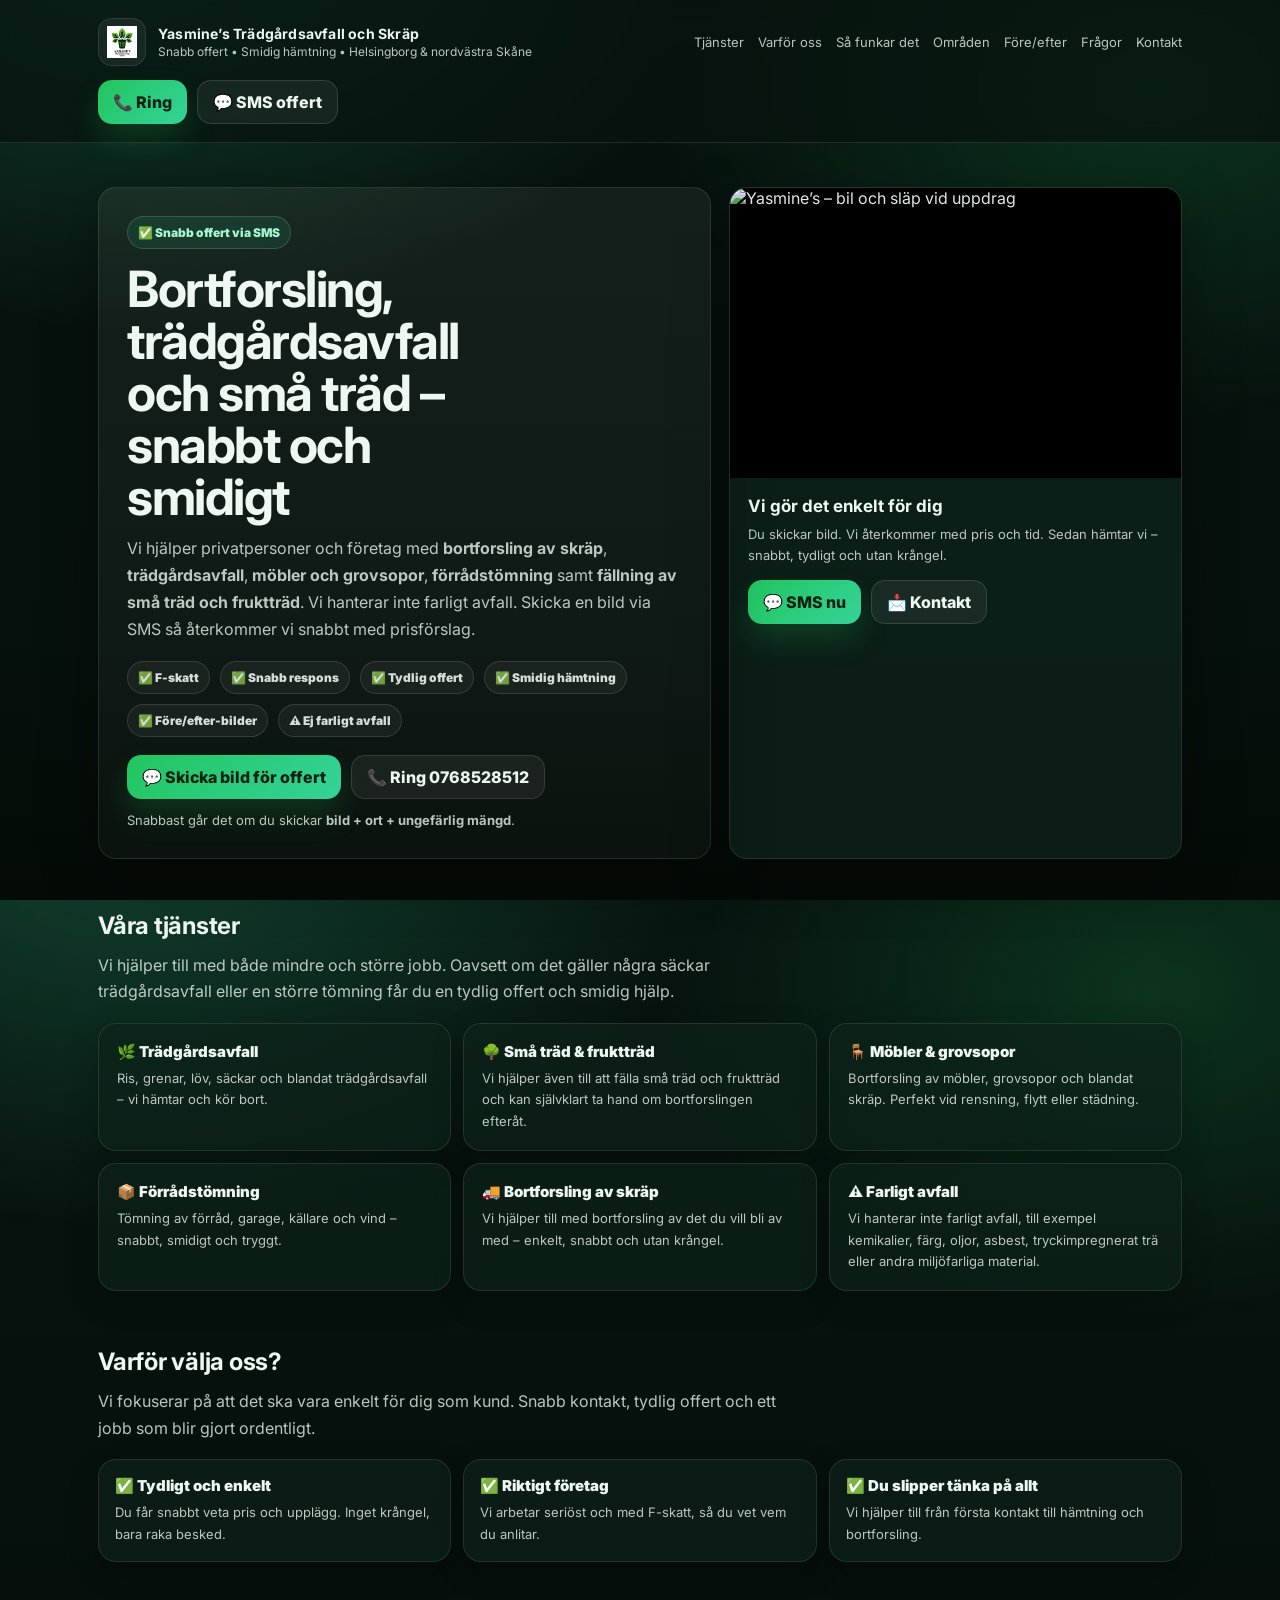
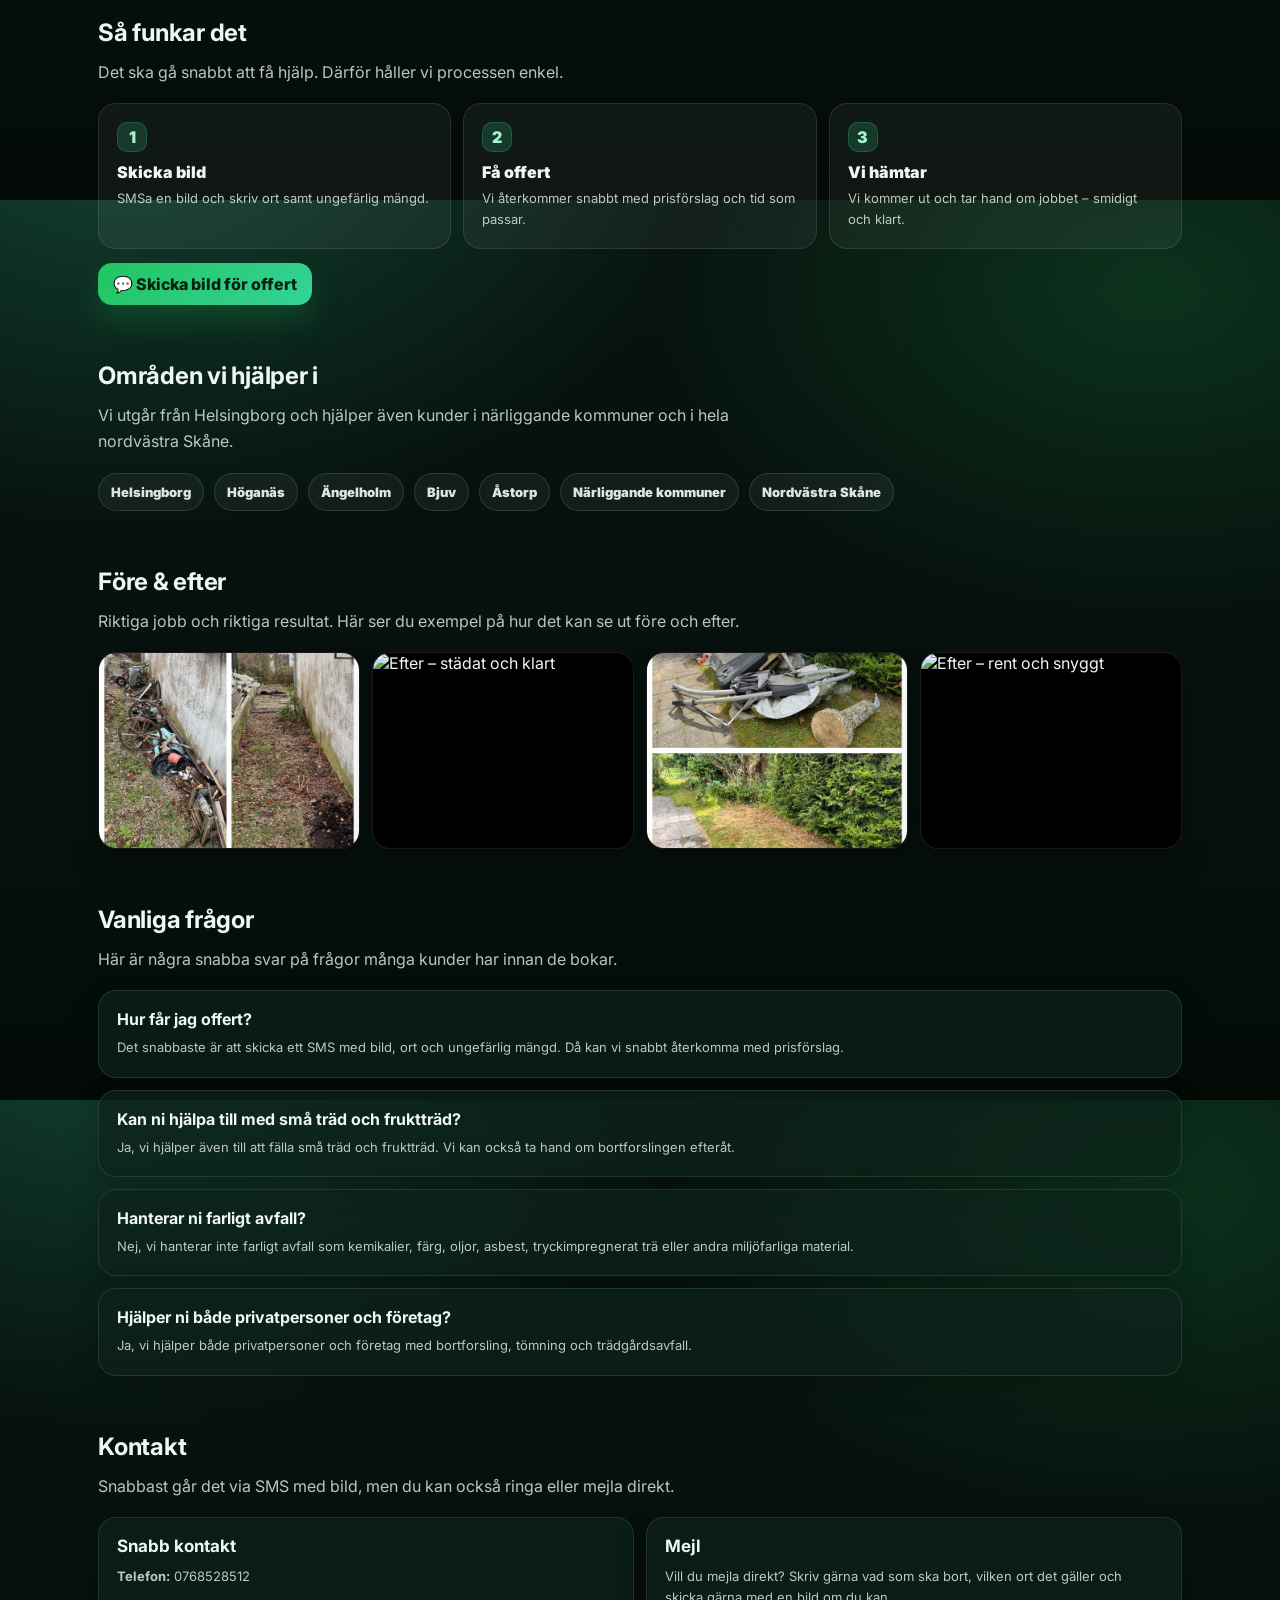
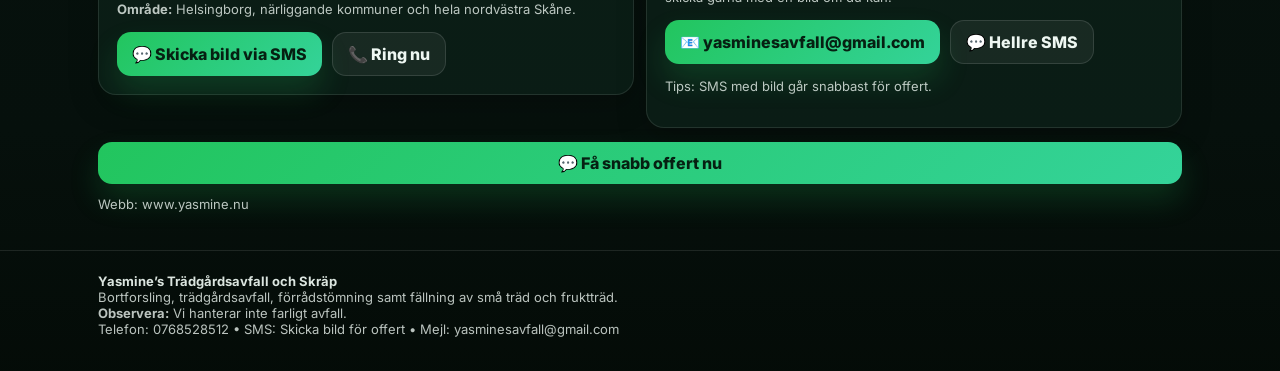
==== index.html @ 2a3b2a7f "Update print statement from 'Hello' to 'Goodbye'" ====
<!doctype html>
<html lang="sv">
<head>
<meta charset="utf-8" />
<meta name="viewport" content="width=device-width, initial-scale=1" />
<title>Yasmine’s Trädgårdsavfall och Skräp | Bortforsling i Helsingborg & nordvästra Skåne</title>
<meta name="description" content="Bortforsling av trädgårdsavfall, skräp, möbler, grovsopor, förrådstömning samt fällning av små träd och fruktträd. Vi hanterar inte farligt avfall. Snabb offert via SMS. Vi utgår från Helsingborg och hjälper kunder i hela nordvästra Skåne." />
<meta property="og:title" content="Yasmine’s Trädgårdsavfall och Skräp" />
<meta property="og:description" content="Bortforsling • Trädgårdsavfall • Förrådstömning • Små träd & fruktträd • Vi hanterar inte farligt avfall" />
<meta property="og:type" content="website" />
<meta property="og:image" content="hero.jpg" />
<link rel="preconnect" href="https://fonts.googleapis.com">
<link rel="preconnect" href="https://fonts.gstatic.com" crossorigin>
<link href="https://fonts.googleapis.com/css2?family=Inter:wght@400;600;700;800&display=swap" rel="stylesheet">
<style>
:root{
--bg:#07130f;
--surface:#0b1b14;
--card:#0e231b;
--text:#eef7f2;
--muted:rgba(238,247,242,.78);
--line:rgba(255,255,255,.10);
--green:#22c55e;
--green2:#34d399;
--accent:#a7f3d0;
--shadow:0 18px 55px rgba(0,0,0,.35);
--radius:18px;
--max:1120px;
}
*{box-sizing:border-box}
html{scroll-behavior:smooth}
html,body{height:100%}
body{
margin:0;
font-family:Inter, system-ui, -apple-system, Segoe UI, Roboto, Arial, sans-serif;
background:
radial-gradient(1000px 700px at 10% -10%, rgba(52,211,153,.25), transparent 60%),
radial-gradient(900px 600px at 90% 10%, rgba(34,197,94,.18), transparent 55%),
linear-gradient(180deg, var(--bg), #06100c 70%, #040b07);
color:var(--text);
}
a{color:inherit; text-decoration:none}
.wrap{max-width:var(--max); margin:0 auto; padding:0 18px;}
.top{
padding:18px 0;
border-bottom:1px solid var(--line);
position:sticky;
top:0;
backdrop-filter: blur(10px);
background: rgba(7,19,15,.72);
z-index:100;
}
.nav{
display:flex;
align-items:center;
justify-content:space-between;
gap:14px;
flex-wrap:wrap;
}
.brand{
display:flex;
align-items:center;
gap:12px;
min-width:0;
}
.logo{
width:48px;
height:48px;
border-radius:14px;
background:rgba(255,255,255,.06);
border:1px solid rgba(255,255,255,.10);
overflow:hidden;
display:flex;
align-items:center;
justify-content:center;
flex:0 0 auto;
}
.logo img{
width:100%;
height:100%;
object-fit:contain;
padding:7px;
}
.brand .text{
line-height:1.1;
min-width:0;
}
.brand strong{
display:block;
font-size:14px;
letter-spacing:.2px;
}
.brand span{
display:block;
font-size:12px;
color:var(--muted);
margin-top:3px;
}
.navlinks{
display:flex;
gap:14px;
flex-wrap:wrap;
align-items:center;
}
.navlinks a{
font-size:13px;
color:var(--muted);
}
.navlinks a:hover{color:var(--text)}
.cta{
display:flex;
gap:10px;
flex-wrap:wrap;
}
.btn{
display:inline-flex;
align-items:center;
justify-content:center;
gap:8px;
padding:11px 15px;
border-radius:14px;
font-weight:800;
border:1px solid rgba(255,255,255,.12);
background:rgba(255,255,255,.06);
color:var(--text);
transition:transform .08s ease, opacity .2s ease;
white-space:nowrap;
}
.btn.primary{
background:linear-gradient(135deg, var(--green), var(--green2));
border:0;
color:#062012;
box-shadow:0 16px 30px rgba(34,197,94,.18);
}
.btn:hover{transform:translateY(-1px)}
.btn:active{transform:translateY(0)}
.btn.full{width:100%}
.hero{
padding:44px 0 24px;
}
.hero-grid{
display:grid;
grid-template-columns:1.15fr 0.85fr;
gap:18px;
align-items:stretch;
}
.hero-card{
background:linear-gradient(180deg, rgba(255,255,255,.06), rgba(255,255,255,.03));
border:1px solid rgba(255,255,255,.10);
border-radius:var(--radius);
box-shadow:var(--shadow);
padding:28px;
overflow:hidden;
position:relative;
}
.eyebrow{
display:inline-flex;
align-items:center;
gap:8px;
font-size:12px;
font-weight:900;
color:var(--accent);
padding:8px 10px;
border-radius:999px;
border:1px solid rgba(167,243,208,.18);
background:rgba(52,211,153,.10);
margin-bottom:14px;
}
.hero h1{
margin:0 0 12px;
font-size:clamp(30px, 4.4vw, 50px);
line-height:1.04;
letter-spacing:-.03em;
max-width:12ch;
}
.hero p{
margin:0 0 18px;
color:var(--muted);
font-size:16px;
line-height:1.68;
max-width:60ch;
}
.badges{
display:flex;
gap:10px;
flex-wrap:wrap;
margin:16px 0 18px;
}
.badge{
font-size:12px;
font-weight:900;
padding:8px 10px;
border-radius:999px;
border:1px solid rgba(255,255,255,.12);
background:rgba(255,255,255,.05);
color:rgba(238,247,242,.88);
}
.hero-actions{
display:flex;
gap:10px;
flex-wrap:wrap;
margin-top:6px;
}
.hero-note{
margin-top:12px;
color:var(--muted);
font-size:13px;
line-height:1.5;
}
.side-card{
background:rgba(14,35,27,.75);
border:1px solid rgba(255,255,255,.10);
border-radius:var(--radius);
overflow:hidden;
box-shadow:var(--shadow);
display:flex;
flex-direction:column;
}
.hero-img{
position:relative;
min-height:290px;
background:#000;
}
.hero-img img{
width:100%;
height:100%;
object-fit:cover;
display:block;
filter:contrast(1.02) saturate(1.03);
opacity:.93;
}
.mini{
padding:18px;
}
.mini h3{
margin:0 0 8px;
font-size:17px;
}
.mini p{
margin:0;
color:var(--muted);
font-size:13px;
line-height:1.6;
}
.mini .mini-row{
display:flex;
gap:10px;
flex-wrap:wrap;
margin-top:14px;
}
.section{
padding:28px 0;
}
.section h2{
margin:0 0 12px;
font-size:24px;
letter-spacing:-.01em;
}
.section .lead{
margin:0 0 18px;
color:var(--muted);
line-height:1.65;
max-width:70ch;
}
.grid{
display:grid;
grid-template-columns:repeat(3, minmax(0,1fr));
gap:12px;
}
.card{
background:rgba(14,35,27,.70);
border:1px solid rgba(255,255,255,.10);
border-radius:var(--radius);
padding:18px;
box-shadow:0 10px 30px rgba(0,0,0,.22);
text-align:left;
}
.card .t{
font-weight:900;
margin-bottom:7px;
font-size:15px;
}
.card .d{
color:var(--muted);
font-size:13px;
line-height:1.65;
}
.trust{
display:grid;
grid-template-columns:repeat(3, minmax(0,1fr));
gap:12px;
}
.trust .card{
padding:16px;
}
.how{
display:grid;
grid-template-columns:repeat(3, minmax(0,1fr));
gap:12px;
}
.step{
background:rgba(255,255,255,.05);
border:1px solid rgba(255,255,255,.10);
border-radius:var(--radius);
padding:18px;
text-align:left;
}
.num{
display:inline-flex;
align-items:center;
justify-content:center;
width:30px;
height:30px;
border-radius:10px;
background:rgba(52,211,153,.18);
border:1px solid rgba(52,211,153,.22);
font-weight:900;
color:var(--accent);
margin-bottom:10px;
}
.step-title{
font-weight:900;
margin-bottom:6px;
}
.step .d{
color:var(--muted);
font-size:13px;
line-height:1.6;
}
.areas{
display:flex;
flex-wrap:wrap;
gap:10px;
}
.chip{
font-size:13px;
font-weight:900;
padding:10px 12px;
border-radius:999px;
border:1px solid rgba(255,255,255,.12);
background:rgba(255,255,255,.05);
color:rgba(238,247,242,.92);
}
.gallery{
display:grid;
grid-template-columns:repeat(4, minmax(0,1fr));
gap:12px;
}
.gallery img{
width:100%;
aspect-ratio:4/3;
object-fit:cover;
border-radius:var(--radius);
border:1px solid rgba(255,255,255,.10);
box-shadow:0 14px 30px rgba(0,0,0,.25);
background:#000;
}
.contact{
display:grid;
grid-template-columns:1fr 1fr;
gap:12px;
align-items:start;
}
.panel{
background:rgba(14,35,27,.70);
border:1px solid rgba(255,255,255,.10);
border-radius:var(--radius);
padding:18px;
box-shadow:0 10px 30px rgba(0,0,0,.22);
text-align:left;
}
.panel h3{
margin:0 0 10px;
font-size:17px;
}
.panel p{
margin:0 0 12px;
color:var(--muted);
font-size:13px;
line-height:1.6;
}
.faq{
display:grid;
gap:12px;
}
.faq-item{
background:rgba(14,35,27,.70);
border:1px solid rgba(255,255,255,.10);
border-radius:var(--radius);
padding:18px;
box-shadow:0 10px 30px rgba(0,0,0,.18);
}
.faq-item h3{
margin:0 0 8px;
font-size:16px;
}
.faq-item p{
margin:0;
color:var(--muted);
font-size:13px;
line-height:1.65;
}
.footer{
padding:22px 0 34px;
border-top:1px solid var(--line);
color:var(--muted);
font-size:13px;
margin-top:10px;
}
@media (max-width:980px){
.hero-grid{grid-template-columns:1fr}
.grid{grid-template-columns:repeat(2, minmax(0,1fr))}
.trust{grid-template-columns:1fr}
.how{grid-template-columns:1fr}
.gallery{grid-template-columns:repeat(2, minmax(0,1fr))}
.contact{grid-template-columns:1fr}
.navlinks{display:none}
.hero h1{max-width:100%}
}
@media (max-width:640px){
.grid{grid-template-columns:1fr}
.gallery{grid-template-columns:1fr}
.hero-card,.panel,.card,.step,.faq-item{padding:16px}
.btn{width:100%}
.hero-actions{flex-direction:column}
.mini .mini-row{flex-direction:column}
}
</style>

<script type="application/ld+json">
{
"@context":"https://schema.org",
"@type":"LocalBusiness",
"name":"Yasmine’s Trädgårdsavfall och Skräp",
"url":"https://www.yasmine.nu",
"telephone":"+46768528512",
"email":"yasminesavfall@gmail.com",
"areaServed":[
"Helsingborg",
"Nordvästra Skåne",
"Närliggande kommuner"
],
"serviceType":[
"Bortforsling",
"Trädgårdsavfall",
"Förrådstömning",
"Möbler och grovsopor",
"Fällning av små träd",
"Fällning av fruktträd"
],
"image":[
"hero.jpg",
"before1.jpg",
"after1.jpg",
"before2.jpg",
"after2.jpg"
]
}
</script>

<script type="application/ld+json">
{
"@context":"https://schema.org",
"@type":"FAQPage",
"mainEntity":[
{
"@type":"Question",
"name":"Hur får jag offert?",
"acceptedAnswer":{
"@type":"Answer",
"text":"Det snabbaste är att skicka ett SMS med bild, ort och ungefärlig mängd. Då kan vi snabbt återkomma med pris och tid."
}
},
{
"@type":"Question",
"name":"Hjälper ni även med små träd och fruktträd?",
"acceptedAnswer":{
"@type":"Answer",
"text":"Ja, vi hjälper även till att fälla små träd och fruktträd. Vi kan också ta hand om bortforslingen efteråt."
}
},
{
"@type":"Question",
"name":"Hanterar ni farligt avfall?",
"acceptedAnswer":{
"@type":"Answer",
"text":"Nej, vi hanterar inte farligt avfall som kemikalier, färg, oljor, asbest, tryckimpregnerat trä eller andra miljöfarliga material."
}
},
{
"@type":"Question",
"name":"Vilka områden hjälper ni i?",
"acceptedAnswer":{
"@type":"Answer",
"text":"Vi utgår från Helsingborg och hjälper kunder i närliggande kommuner och hela nordvästra Skåne."
}
}
]
}
</script>
</head>

<body>

<div class="top">
<div class="wrap">
<div class="nav">
<div class="brand">
<div class="logo">
<img src="logo.png" alt="Yasmine’s Trädgårdsavfall och Skräp">
</div>
<div class="text">
<strong>Yasmine’s Trädgårdsavfall och Skräp</strong>
<span>Snabb offert • Smidig hämtning • Helsingborg & nordvästra Skåne</span>
</div>
</div>

<div class="navlinks">
<a href="#tjanster">Tjänster</a>
<a href="#varfor-oss">Varför oss</a>
<a href="#sa-funkar-det">Så funkar det</a>
<a href="#omraden">Områden</a>
<a href="#fore-efter">Före/efter</a>
<a href="#faq">Frågor</a>
<a href="#kontakt">Kontakt</a>
</div>

<div class="cta">
<a class="btn primary" href="tel:0768528512">📞 Ring</a>
<a class="btn" href="sms:0768528512">💬 SMS offert</a>
</div>
</div>
</div>
</div>

<div class="hero">
<div class="wrap">
<div class="hero-grid">

<div class="hero-card">
<div class="eyebrow">✅ Snabb offert via SMS</div>
<h1>Bortforsling, trädgårdsavfall och små träd – snabbt och smidigt</h1>
<p>
Vi hjälper privatpersoner och företag med <strong>bortforsling av skräp</strong>,
<strong>trädgårdsavfall</strong>, <strong>möbler och grovsopor</strong>,
<strong>förrådstömning</strong> samt <strong>fällning av små träd och fruktträd</strong>.
Vi hanterar inte farligt avfall. Skicka en bild via SMS så återkommer vi snabbt med prisförslag.
</p>

<div class="badges">
<div class="badge">✅ F-skatt</div>
<div class="badge">✅ Snabb respons</div>
<div class="badge">✅ Tydlig offert</div>
<div class="badge">✅ Smidig hämtning</div>
<div class="badge">✅ Före/efter-bilder</div>
<div class="badge">⚠️ Ej farligt avfall</div>
</div>

<div class="hero-actions">
<a class="btn primary" href="sms:0768528512">💬 Skicka bild för offert</a>
<a class="btn" href="tel:0768528512">📞 Ring 0768528512</a>
</div>

<div class="hero-note">
Snabbast går det om du skickar <strong>bild + ort + ungefärlig mängd</strong>.
</div>
</div>

<div class="side-card">
<div class="hero-img">
<img src="hero.jpg" alt="Yasmine’s – bil och släp vid uppdrag">
</div>
<div class="mini">
<h3>Vi gör det enkelt för dig</h3>
<p>
Du skickar bild. Vi återkommer med pris och tid.
Sedan hämtar vi – snabbt, tydligt och utan krångel.
</p>
<div class="mini-row">
<a class="btn primary" href="sms:0768528512">💬 SMS nu</a>
<a class="btn" href="#kontakt">📩 Kontakt</a>
</div>
</div>
</div>

</div>
</div>
</div>

<div class="section" id="tjanster">
<div class="wrap">
<h2>Våra tjänster</h2>
<p class="lead">
Vi hjälper till med både mindre och större jobb. Oavsett om det gäller några säckar trädgårdsavfall eller en större tömning får du en tydlig offert och smidig hjälp.
</p>

<div class="grid">
<div class="card">
<div class="t">🌿 Trädgårdsavfall</div>
<div class="d">Ris, grenar, löv, säckar och blandat trädgårdsavfall – vi hämtar och kör bort.</div>
</div>

<div class="card">
<div class="t">🌳 Små träd & fruktträd</div>
<div class="d">Vi hjälper även till att fälla små träd och fruktträd och kan självklart ta hand om bortforslingen efteråt.</div>
</div>

<div class="card">
<div class="t">🪑 Möbler & grovsopor</div>
<div class="d">Bortforsling av möbler, grovsopor och blandat skräp. Perfekt vid rensning, flytt eller städning.</div>
</div>

<div class="card">
<div class="t">📦 Förrådstömning</div>
<div class="d">Tömning av förråd, garage, källare och vind – snabbt, smidigt och tryggt.</div>
</div>

<div class="card">
<div class="t">🚚 Bortforsling av skräp</div>
<div class="d">Vi hjälper till med bortforsling av det du vill bli av med – enkelt, snabbt och utan krångel.</div>
</div>

<div class="card">
<div class="t">⚠️ Farligt avfall</div>
<div class="d">Vi hanterar inte farligt avfall, till exempel kemikalier, färg, oljor, asbest, tryckimpregnerat trä eller andra miljöfarliga material.</div>
</div>
</div>
</div>
</div>

<div class="section" id="varfor-oss">
<div class="wrap">
<h2>Varför välja oss?</h2>
<p class="lead">
Vi fokuserar på att det ska vara enkelt för dig som kund. Snabb kontakt, tydlig offert och ett jobb som blir gjort ordentligt.
</p>

<div class="trust">
<div class="card">
<div class="t">✅ Tydligt och enkelt</div>
<div class="d">Du får snabbt veta pris och upplägg. Inget krångel, bara raka besked.</div>
</div>

<div class="card">
<div class="t">✅ Riktigt företag</div>
<div class="d">Vi arbetar seriöst och med F-skatt, så du vet vem du anlitar.</div>
</div>

<div class="card">
<div class="t">✅ Du slipper tänka på allt</div>
<div class="d">Vi hjälper till från första kontakt till hämtning och bortforsling.</div>
</div>
</div>
</div>
</div>

<div class="section" id="sa-funkar-det">
<div class="wrap">
<h2>Så funkar det</h2>
<p class="lead">Det ska gå snabbt att få hjälp. Därför håller vi processen enkel.</p>

<div class="how">
<div class="step">
<div class="num">1</div>
<div class="step-title">Skicka bild</div>
<div class="d">SMSa en bild och skriv ort samt ungefärlig mängd.</div>
</div>

<div class="step">
<div class="num">2</div>
<div class="step-title">Få offert</div>
<div class="d">Vi återkommer snabbt med prisförslag och tid som passar.</div>
</div>

<div class="step">
<div class="num">3</div>
<div class="step-title">Vi hämtar</div>
<div class="d">Vi kommer ut och tar hand om jobbet – smidigt och klart.</div>
</div>
</div>

<div style="margin-top:14px;">
<a class="btn primary" href="sms:0768528512">💬 Skicka bild för offert</a>
</div>
</div>
</div>

<div class="section" id="omraden">
<div class="wrap">
<h2>Områden vi hjälper i</h2>
<p class="lead">
Vi utgår från Helsingborg och hjälper även kunder i närliggande kommuner och i hela nordvästra Skåne.
</p>

<div class="areas">
<div class="chip">Helsingborg</div>
<div class="chip">Höganäs</div>
<div class="chip">Ängelholm</div>
<div class="chip">Bjuv</div>
<div class="chip">Åstorp</div>
<div class="chip">Närliggande kommuner</div>
<div class="chip">Nordvästra Skåne</div>
</div>
</div>
</div>

<div class="section" id="fore-efter">
<div class="wrap">
<h2>Före & efter</h2>
<p class="lead">Riktiga jobb och riktiga resultat. Här ser du exempel på hur det kan se ut före och efter.</p>

<div class="gallery">
<img src="before1.jpg" alt="Före – bortforsling">
<img src="after1.jpg" alt="Efter – städat och klart">
<img src="before2.jpg" alt="Före – trädgårdsavfall">
<img src="after2.jpg" alt="Efter – rent och snyggt">
</div>
</div>
</div>

<div class="section" id="faq">
<div class="wrap">
<h2>Vanliga frågor</h2>
<p class="lead">Här är några snabba svar på frågor många kunder har innan de bokar.</p>

<div class="faq">
<div class="faq-item">
<h3>Hur får jag offert?</h3>
<p>Det snabbaste är att skicka ett SMS med bild, ort och ungefärlig mängd. Då kan vi snabbt återkomma med prisförslag.</p>
</div>

<div class="faq-item">
<h3>Kan ni hjälpa till med små träd och fruktträd?</h3>
<p>Ja, vi hjälper även till att fälla små träd och fruktträd. Vi kan också ta hand om bortforslingen efteråt.</p>
</div>

<div class="faq-item">
<h3>Hanterar ni farligt avfall?</h3>
<p>Nej, vi hanterar inte farligt avfall som kemikalier, färg, oljor, asbest, tryckimpregnerat trä eller andra miljöfarliga material.</p>
</div>

<div class="faq-item">
<h3>Hjälper ni både privatpersoner och företag?</h3>
<p>Ja, vi hjälper både privatpersoner och företag med bortforsling, tömning och trädgårdsavfall.</p>
</div>
</div>
</div>
</div>

<div class="section" id="kontakt">
<div class="wrap">
<h2>Kontakt</h2>
<p class="lead">Snabbast går det via SMS med bild, men du kan också ringa eller mejla direkt.</p>

<div class="contact">
<div class="panel">
<h3>Snabb kontakt</h3>
<p><strong>Telefon:</strong> 0768528512</p>
<p><strong>Område:</strong> Helsingborg, närliggande kommuner och hela nordvästra Skåne.</p>
<div style="display:flex; gap:10px; flex-wrap:wrap;">
<a class="btn primary" href="sms:0768528512">💬 Skicka bild via SMS</a>
<a class="btn" href="tel:0768528512">📞 Ring nu</a>
</div>
</div>

<div class="panel">
<h3>Mejl</h3>
<p>
Vill du mejla direkt? Skriv gärna vad som ska bort, vilken ort det gäller och skicka gärna med en bild om du kan.
</p>
<div style="display:flex; gap:10px; flex-wrap:wrap;">
<a class="btn primary" href="mailto:yasminesavfall@gmail.com">📧 yasminesavfall@gmail.com</a>
<a class="btn" href="sms:0768528512">💬 Hellre SMS</a>
</div>
<p style="margin-top:12px; color:var(--muted); font-size:13px;">
Tips: SMS med bild går snabbast för offert.
</p>
</div>
</div>

<div style="margin-top:14px;">
<a class="btn primary full" href="sms:0768528512">💬 Få snabb offert nu</a>
</div>

<div style="margin-top:12px; color:var(--muted); font-size:13px;">
Webb: www.yasmine.nu
</div>
</div>
</div>

<div class="footer">
<div class="wrap">
<strong style="color:rgba(238,247,242,.92)">Yasmine’s Trädgårdsavfall och Skräp</strong><br>
Bortforsling, trädgårdsavfall, förrådstömning samt fällning av små träd och fruktträd.<br>
<strong>Observera:</strong> Vi hanterar inte farligt avfall.<br>
Telefon: <a href="tel:0768528512">0768528512</a> • SMS: <a href="sms:0768528512">Skicka bild för offert</a> • Mejl: <a href="mailto:yasminesavfall@gmail.com">yasminesavfall@gmail.com</a>
</div>
</div>

</body>
</html>
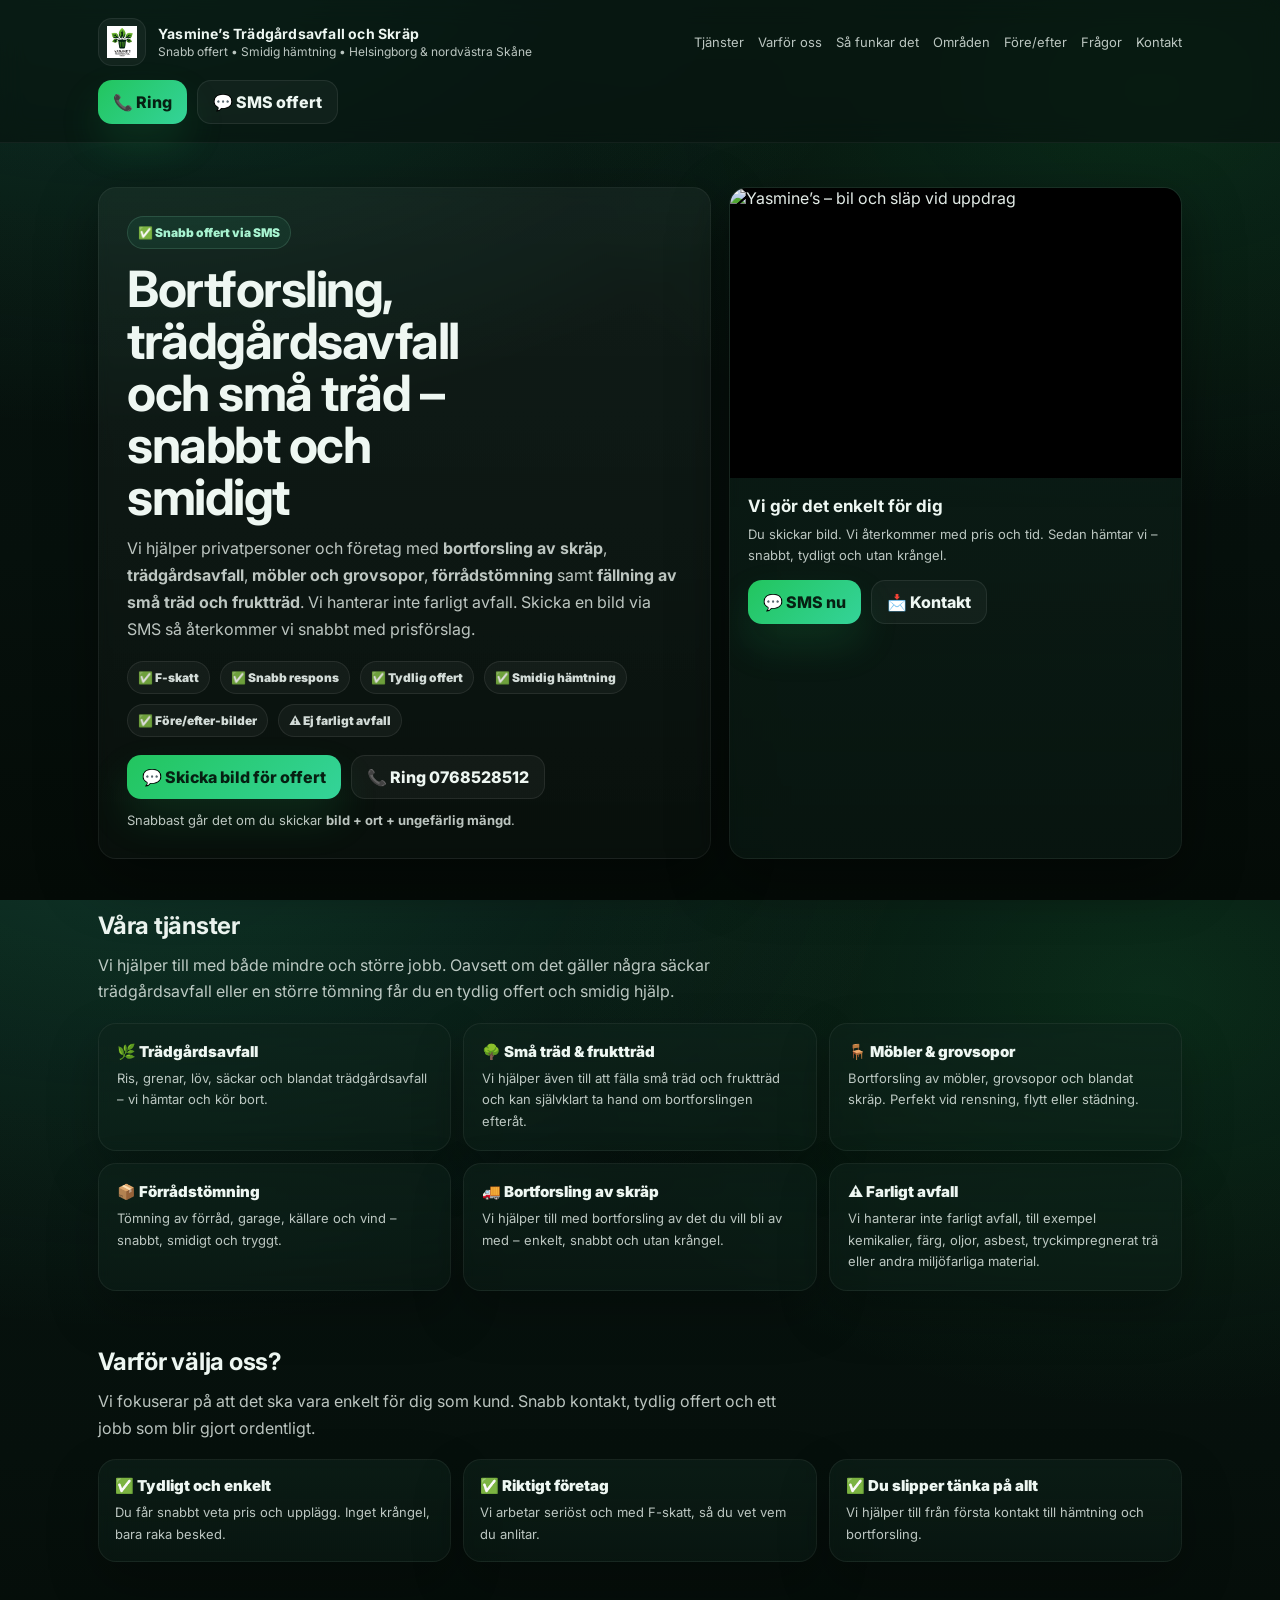
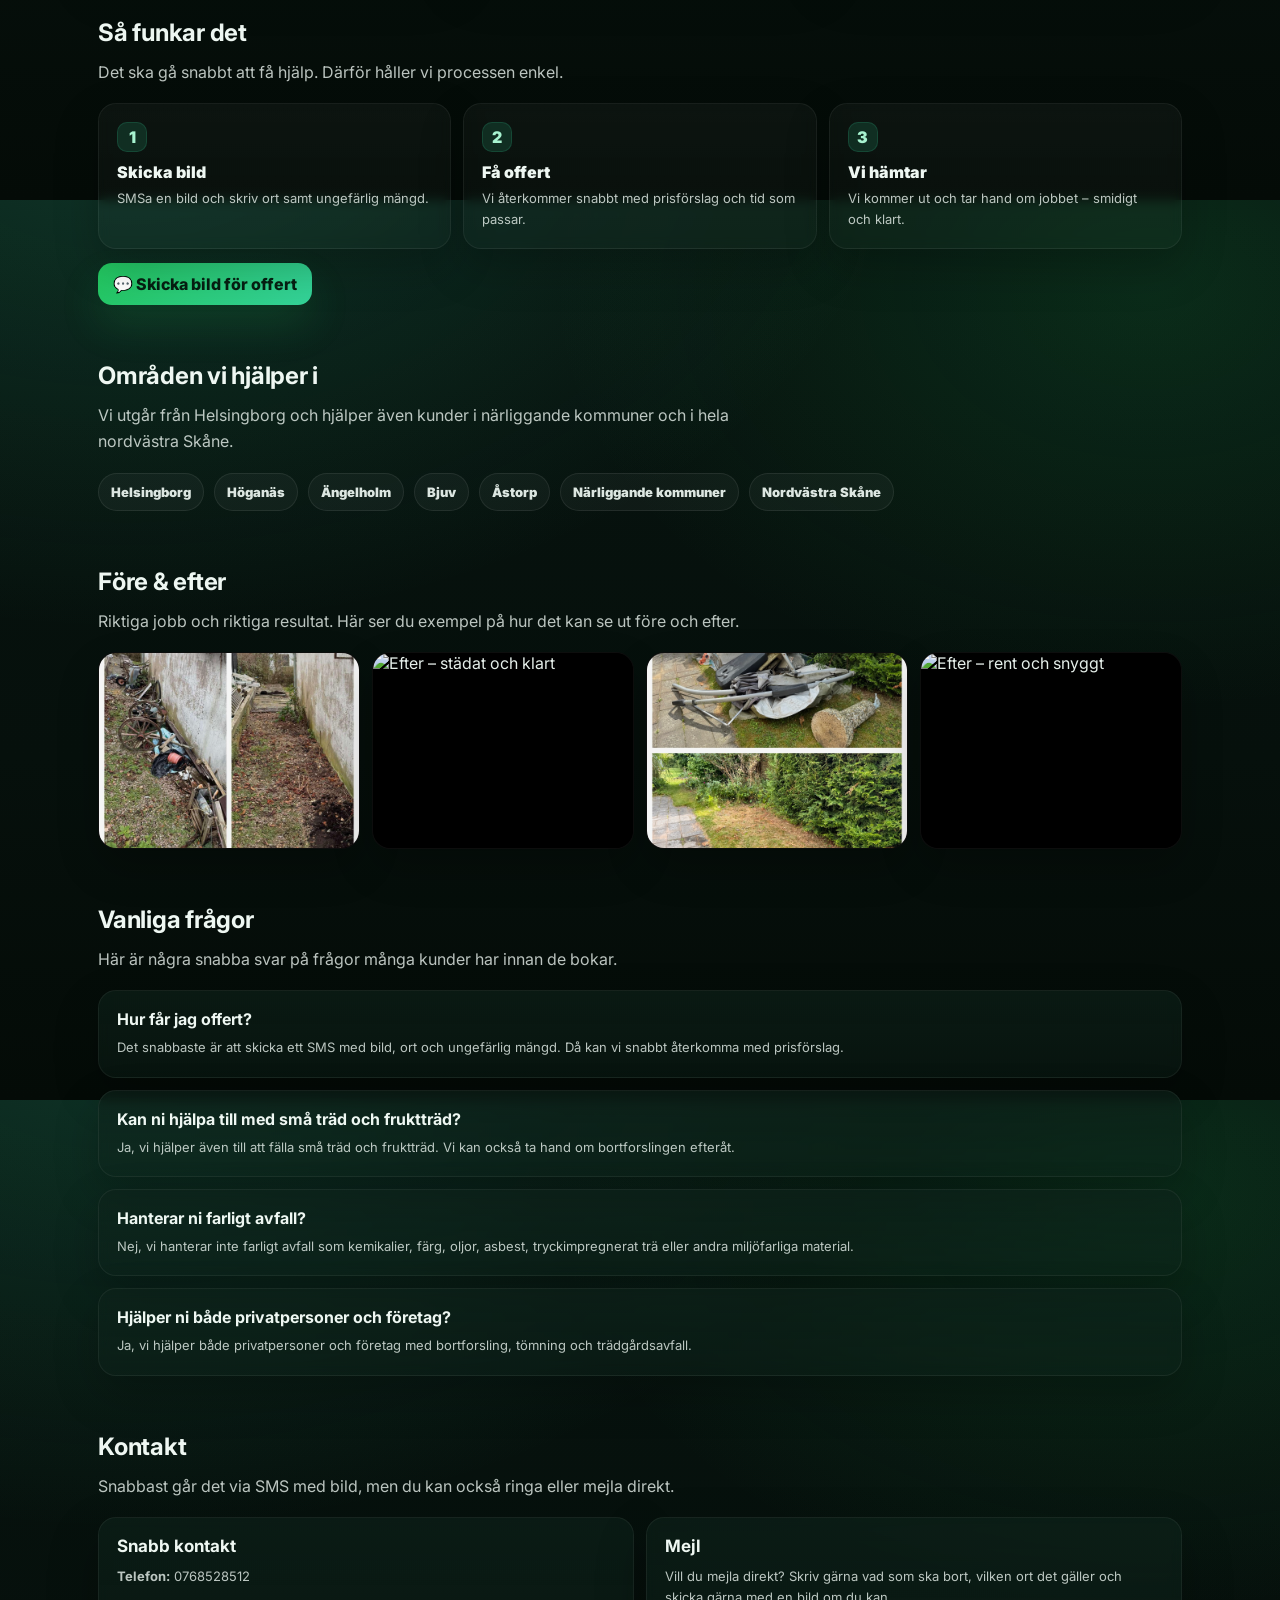
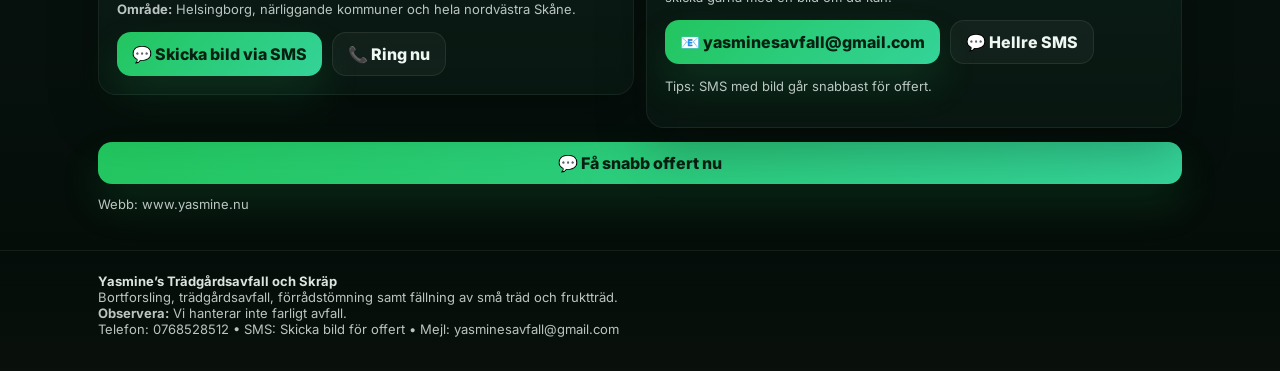
==== commit 5ae6ba2c: "Update index.html" ====
--- a/index.html
+++ b/index.html
@@ -12,6 +12,7 @@
 <link rel="preconnect" href="https://fonts.googleapis.com">
 <link rel="preconnect" href="https://fonts.gstatic.com" crossorigin>
 <link href="https://fonts.googleapis.com/css2?family=Inter:wght@400;600;700;800&display=swap" rel="stylesheet">
+
 <style>
 :root{
 --bg:#07130f;
@@ -19,37 +20,51 @@
 --card:#0e231b;
 --text:#eef7f2;
 --muted:rgba(238,247,242,.78);
---line:rgba(255,255,255,.10);
+--line:rgba(255,255,255,.05);
 --green:#22c55e;
 --green2:#34d399;
 --accent:#a7f3d0;
---shadow:0 18px 55px rgba(0,0,0,.35);
+--shadow:0 20px 60px rgba(0,0,0,.42);
 --radius:18px;
 --max:1120px;
 }
-*{box-sizing:border-box}
+
+*{
+box-sizing:border-box;
+transition:background .25s ease, border-color .25s ease, box-shadow .25s ease, transform .18s ease, opacity .25s ease;
+}
+
 html{scroll-behavior:smooth}
 html,body{height:100%}
+
 body{
 margin:0;
 font-family:Inter, system-ui, -apple-system, Segoe UI, Roboto, Arial, sans-serif;
 background:
-radial-gradient(1000px 700px at 10% -10%, rgba(52,211,153,.25), transparent 60%),
-radial-gradient(900px 600px at 90% 10%, rgba(34,197,94,.18), transparent 55%),
-linear-gradient(180deg, var(--bg), #06100c 70%, #040b07);
+radial-gradient(1200px 800px at 10% -10%, rgba(52,211,153,.18), transparent 65%),
+radial-gradient(1000px 700px at 90% 10%, rgba(34,197,94,.14), transparent 60%),
+linear-gradient(180deg, var(--bg), #06100c 62%, #040b07);
 color:var(--text);
 }
+
 a{color:inherit; text-decoration:none}
-.wrap{max-width:var(--max); margin:0 auto; padding:0 18px;}
+
+.wrap{
+max-width:var(--max);
+margin:0 auto;
+padding:0 18px;
+}
+
 .top{
 padding:18px 0;
-border-bottom:1px solid var(--line);
+border-bottom:1px solid rgba(255,255,255,.05);
 position:sticky;
 top:0;
-backdrop-filter: blur(10px);
-background: rgba(7,19,15,.72);
+backdrop-filter: blur(12px);
+background:rgba(7,19,15,.65);
 z-index:100;
 }
+
 .nav{
 display:flex;
 align-items:center;
@@ -57,61 +72,72 @@
 gap:14px;
 flex-wrap:wrap;
 }
+
 .brand{
 display:flex;
 align-items:center;
 gap:12px;
 min-width:0;
 }
+
 .logo{
 width:48px;
 height:48px;
 border-radius:14px;
-background:rgba(255,255,255,.06);
-border:1px solid rgba(255,255,255,.10);
+background:rgba(255,255,255,.045);
+border:1px solid rgba(255,255,255,.07);
 overflow:hidden;
 display:flex;
 align-items:center;
 justify-content:center;
 flex:0 0 auto;
 }
+
 .logo img{
 width:100%;
 height:100%;
 object-fit:contain;
 padding:7px;
 }
+
 .brand .text{
 line-height:1.1;
 min-width:0;
 }
+
 .brand strong{
 display:block;
 font-size:14px;
 letter-spacing:.2px;
 }
+
 .brand span{
 display:block;
 font-size:12px;
 color:var(--muted);
 margin-top:3px;
 }
+
 .navlinks{
 display:flex;
 gap:14px;
 flex-wrap:wrap;
 align-items:center;
 }
+
 .navlinks a{
 font-size:13px;
 color:var(--muted);
 }
+
 .navlinks a:hover{color:var(--text)}
+
 .cta{
 display:flex;
 gap:10px;
 flex-wrap:wrap;
 }
+
 .btn{
 display:inline-flex;
 align-items:center;
@@ -120,39 +146,45 @@
 padding:11px 15px;
 border-radius:14px;
 font-weight:800;
-border:1px solid rgba(255,255,255,.12);
-background:rgba(255,255,255,.06);
+border:1px solid rgba(255,255,255,.08);
+background:rgba(255,255,255,.04);
 color:var(--text);
-transition:transform .08s ease, opacity .2s ease;
 white-space:nowrap;
 }
+
 .btn.primary{
 background:linear-gradient(135deg, var(--green), var(--green2));
 border:0;
 color:#062012;
-box-shadow:0 16px 30px rgba(34,197,94,.18);
-}
+box-shadow:0 20px 40px rgba(34,197,94,.15);
+}
+
 .btn:hover{transform:translateY(-1px)}
 .btn:active{transform:translateY(0)}
 .btn.full{width:100%}
+
 .hero{
 padding:44px 0 24px;
 }
+
 .hero-grid{
 display:grid;
 grid-template-columns:1.15fr 0.85fr;
 gap:18px;
 align-items:stretch;
 }
+
 .hero-card{
-background:linear-gradient(180deg, rgba(255,255,255,.06), rgba(255,255,255,.03));
-border:1px solid rgba(255,255,255,.10);
+background:linear-gradient(180deg, rgba(255,255,255,.045), rgba(255,255,255,.02));
+border:1px solid rgba(255,255,255,.06);
 border-radius:var(--radius);
 box-shadow:var(--shadow);
 padding:28px;
 overflow:hidden;
 position:relative;
-}
+backdrop-filter: blur(6px);
+}
+
 .eyebrow{
 display:inline-flex;
 align-items:center;
@@ -162,10 +194,11 @@
 color:var(--accent);
 padding:8px 10px;
 border-radius:999px;
-border:1px solid rgba(167,243,208,.18);
-background:rgba(52,211,153,.10);
+border:1px solid rgba(167,243,208,.14);
+background:rgba(52,211,153,.08);
 margin-bottom:14px;
 }
+
 .hero h1{
 margin:0 0 12px;
 font-size:clamp(30px, 4.4vw, 50px);
@@ -173,6 +206,7 @@
 letter-spacing:-.03em;
 max-width:12ch;
 }
+
 .hero p{
 margin:0 0 18px;
 color:var(--muted);
@@ -180,131 +214,158 @@
 line-height:1.68;
 max-width:60ch;
 }
+
 .badges{
 display:flex;
 gap:10px;
 flex-wrap:wrap;
 margin:16px 0 18px;
 }
+
 .badge{
 font-size:12px;
 font-weight:900;
 padding:8px 10px;
 border-radius:999px;
-border:1px solid rgba(255,255,255,.12);
-background:rgba(255,255,255,.05);
+border:1px solid rgba(255,255,255,.08);
+background:rgba(255,255,255,.04);
 color:rgba(238,247,242,.88);
 }
+
 .hero-actions{
 display:flex;
 gap:10px;
 flex-wrap:wrap;
 margin-top:6px;
 }
+
 .hero-note{
 margin-top:12px;
 color:var(--muted);
 font-size:13px;
 line-height:1.5;
 }
+
 .side-card{
-background:rgba(14,35,27,.75);
-border:1px solid rgba(255,255,255,.10);
+background:linear-gradient(180deg, rgba(14,35,27,.58), rgba(14,35,27,.42));
+border:1px solid rgba(255,255,255,.06);
 border-radius:var(--radius);
 overflow:hidden;
 box-shadow:var(--shadow);
 display:flex;
 flex-direction:column;
-}
+backdrop-filter: blur(6px);
+}
+
 .hero-img{
 position:relative;
 min-height:290px;
 background:#000;
 }
+
 .hero-img img{
 width:100%;
 height:100%;
 object-fit:cover;
 display:block;
-filter:contrast(1.02) saturate(1.03);
-opacity:.93;
-}
+filter:contrast(1.01) saturate(1.02);
+opacity:.95;
+}
+
 .mini{
 padding:18px;
 }
+
 .mini h3{
 margin:0 0 8px;
 font-size:17px;
 }
+
 .mini p{
 margin:0;
 color:var(--muted);
 font-size:13px;
 line-height:1.6;
 }
+
 .mini .mini-row{
 display:flex;
 gap:10px;
 flex-wrap:wrap;
 margin-top:14px;
 }
+
 .section{
 padding:28px 0;
 }
+
 .section h2{
 margin:0 0 12px;
 font-size:24px;
 letter-spacing:-.01em;
 }
+
 .section .lead{
 margin:0 0 18px;
 color:var(--muted);
 line-height:1.65;
 max-width:70ch;
 }
+
 .grid{
 display:grid;
 grid-template-columns:repeat(3, minmax(0,1fr));
 gap:12px;
 }
+
 .card{
-background:rgba(14,35,27,.70);
-border:1px solid rgba(255,255,255,.10);
+background:linear-gradient(180deg, rgba(14,35,27,.58), rgba(14,35,27,.38));
+border:1px solid rgba(255,255,255,.06);
 border-radius:var(--radius);
 padding:18px;
-box-shadow:0 10px 30px rgba(0,0,0,.22);
+box-shadow:0 22px 50px rgba(0,0,0,.26);
 text-align:left;
-}
+backdrop-filter: blur(6px);
+}
+
 .card .t{
 font-weight:900;
 margin-bottom:7px;
 font-size:15px;
 }
+
 .card .d{
 color:var(--muted);
 font-size:13px;
 line-height:1.65;
 }
+
 .trust{
 display:grid;
 grid-template-columns:repeat(3, minmax(0,1fr));
 gap:12px;
 }
+
 .trust .card{
 padding:16px;
 }
+
 .how{
 display:grid;
 grid-template-columns:repeat(3, minmax(0,1fr));
 gap:12px;
 }
+
 .step{
-background:rgba(255,255,255,.05);
-border:1px solid rgba(255,255,255,.10);
+background:linear-gradient(180deg, rgba(255,255,255,.035), rgba(255,255,255,.018));
+border:1px solid rgba(255,255,255,.06);
 border-radius:var(--radius);
 padding:18px;
 text-align:left;
-}
+box-shadow:0 18px 45px rgba(0,0,0,.22);
+backdrop-filter: blur(6px);
+}
+
 .num{
 display:inline-flex;
 align-items:center;
@@ -312,101 +373,122 @@
 width:30px;
 height:30px;
 border-radius:10px;
-background:rgba(52,211,153,.18);
-border:1px solid rgba(52,211,153,.22);
+background:rgba(52,211,153,.14);
+border:1px solid rgba(52,211,153,.16);
 font-weight:900;
 color:var(--accent);
 margin-bottom:10px;
 }
+
 .step-title{
 font-weight:900;
 margin-bottom:6px;
 }
+
 .step .d{
 color:var(--muted);
 font-size:13px;
 line-height:1.6;
 }
+
 .areas{
 display:flex;
 flex-wrap:wrap;
 gap:10px;
 }
+
 .chip{
 font-size:13px;
 font-weight:900;
 padding:10px 12px;
 border-radius:999px;
-border:1px solid rgba(255,255,255,.12);
-background:rgba(255,255,255,.05);
+border:1px solid rgba(255,255,255,.08);
+background:rgba(255,255,255,.04);
 color:rgba(238,247,242,.92);
 }
+
 .gallery{
 display:grid;
 grid-template-columns:repeat(4, minmax(0,1fr));
 gap:12px;
 }
+
 .gallery img{
 width:100%;
 aspect-ratio:4/3;
 object-fit:cover;
 border-radius:var(--radius);
-border:1px solid rgba(255,255,255,.10);
-box-shadow:0 14px 30px rgba(0,0,0,.25);
+border:1px solid rgba(255,255,255,.06);
+box-shadow:0 18px 45px rgba(0,0,0,.28);
 background:#000;
-}
+filter:contrast(1.01) saturate(1.02);
+opacity:.96;
+}
+
 .contact{
 display:grid;
 grid-template-columns:1fr 1fr;
 gap:12px;
 align-items:start;
 }
+
 .panel{
-background:rgba(14,35,27,.70);
-border:1px solid rgba(255,255,255,.10);
+background:linear-gradient(180deg, rgba(14,35,27,.58), rgba(14,35,27,.38));
+border:1px solid rgba(255,255,255,.06);
 border-radius:var(--radius);
 padding:18px;
-box-shadow:0 10px 30px rgba(0,0,0,.22);
+box-shadow:0 22px 50px rgba(0,0,0,.26);
 text-align:left;
-}
+backdrop-filter: blur(6px);
+}
+
 .panel h3{
 margin:0 0 10px;
 font-size:17px;
 }
+
 .panel p{
 margin:0 0 12px;
 color:var(--muted);
 font-size:13px;
 line-height:1.6;
 }
+
 .faq{
 display:grid;
 gap:12px;
 }
+
 .faq-item{
-background:rgba(14,35,27,.70);
-border:1px solid rgba(255,255,255,.10);
+background:linear-gradient(180deg, rgba(14,35,27,.58), rgba(14,35,27,.38));
+border:1px solid rgba(255,255,255,.06);
 border-radius:var(--radius);
 padding:18px;
-box-shadow:0 10px 30px rgba(0,0,0,.18);
-}
+box-shadow:0 18px 45px rgba(0,0,0,.22);
+backdrop-filter: blur(6px);
+}
+
 .faq-item h3{
 margin:0 0 8px;
 font-size:16px;
 }
+
 .faq-item p{
 margin:0;
 color:var(--muted);
 font-size:13px;
 line-height:1.65;
 }
+
 .footer{
 padding:22px 0 34px;
-border-top:1px solid var(--line);
+border-top:1px solid rgba(255,255,255,.05);
 color:var(--muted);
 font-size:13px;
 margin-top:10px;
-}
+background:linear-gradient(180deg, rgba(255,255,255,0), rgba(255,255,255,.018));
+}
+
 @media (max-width:980px){
 .hero-grid{grid-template-columns:1fr}
 .grid{grid-template-columns:repeat(2, minmax(0,1fr))}
@@ -417,6 +499,7 @@
 .navlinks{display:none}
 .hero h1{max-width:100%}
 }
+
 @media (max-width:640px){
 .grid{grid-template-columns:1fr}
 .gallery{grid-template-columns:1fr}
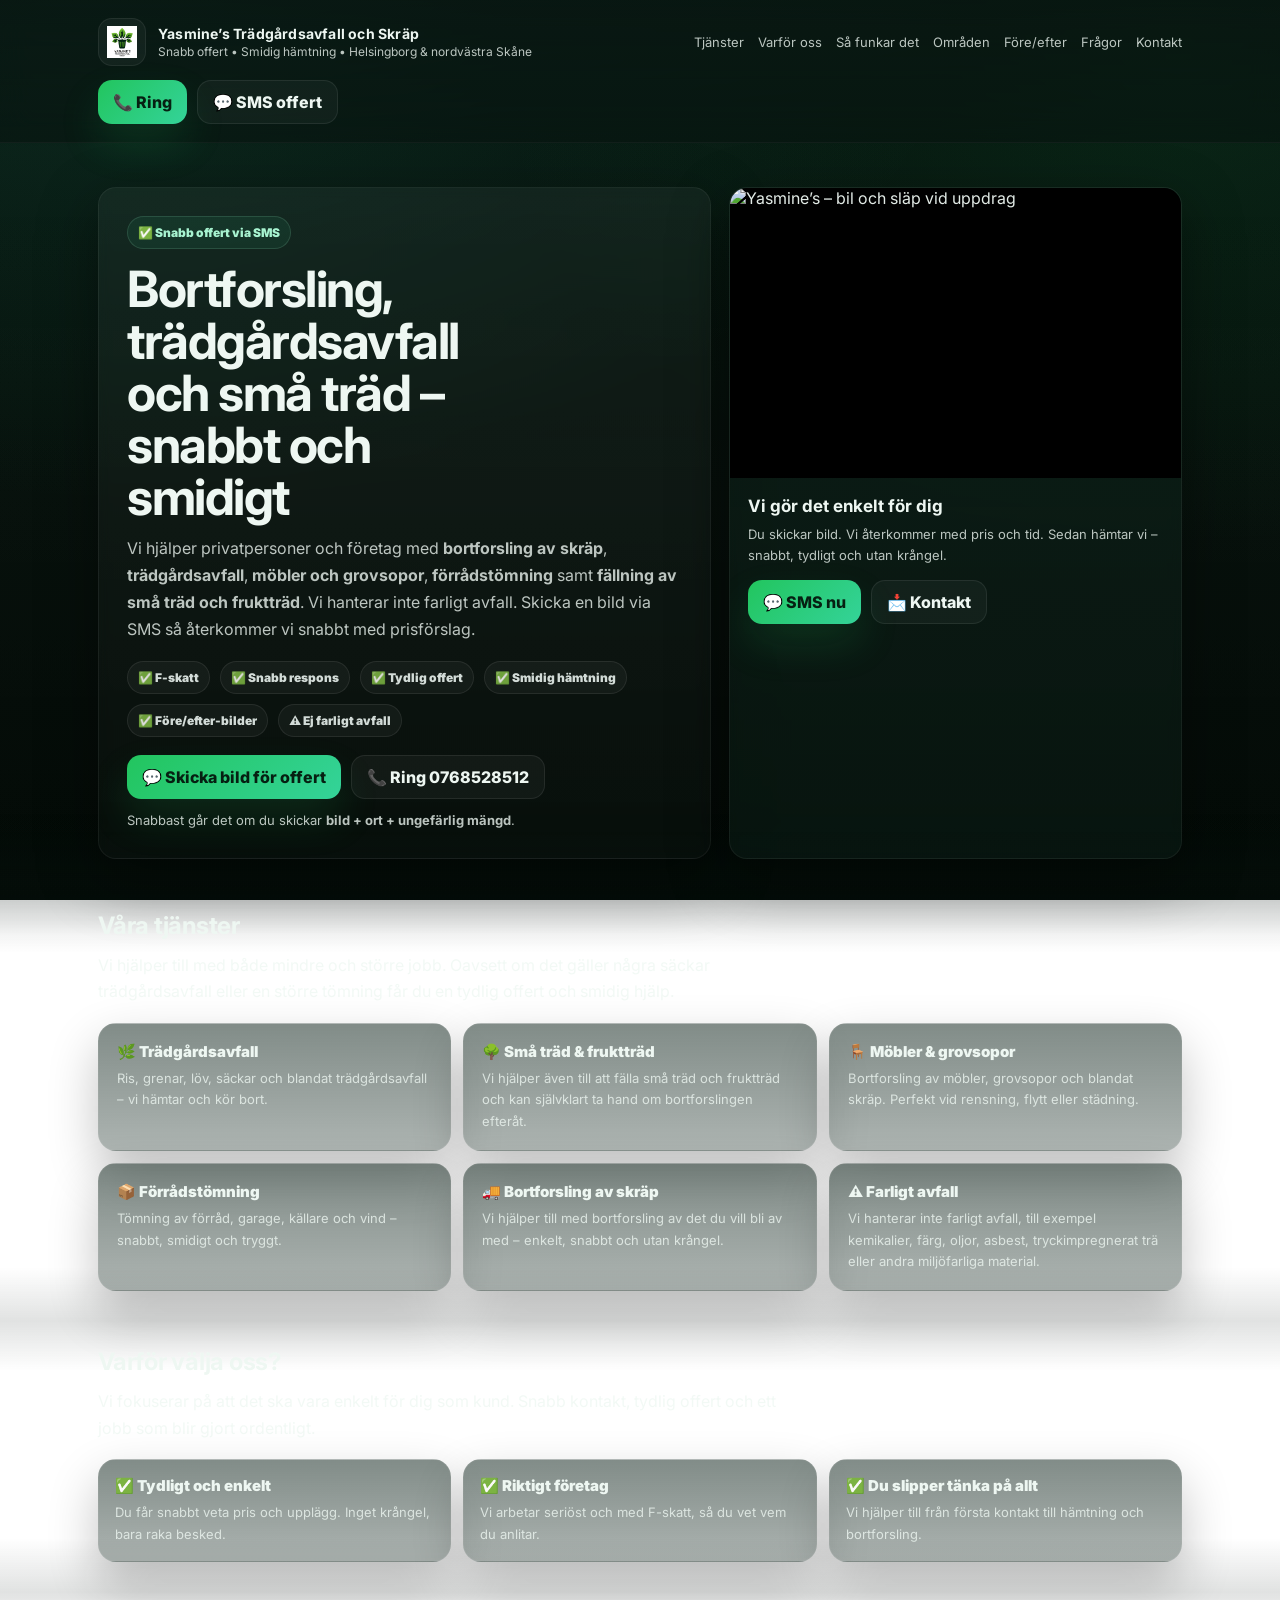
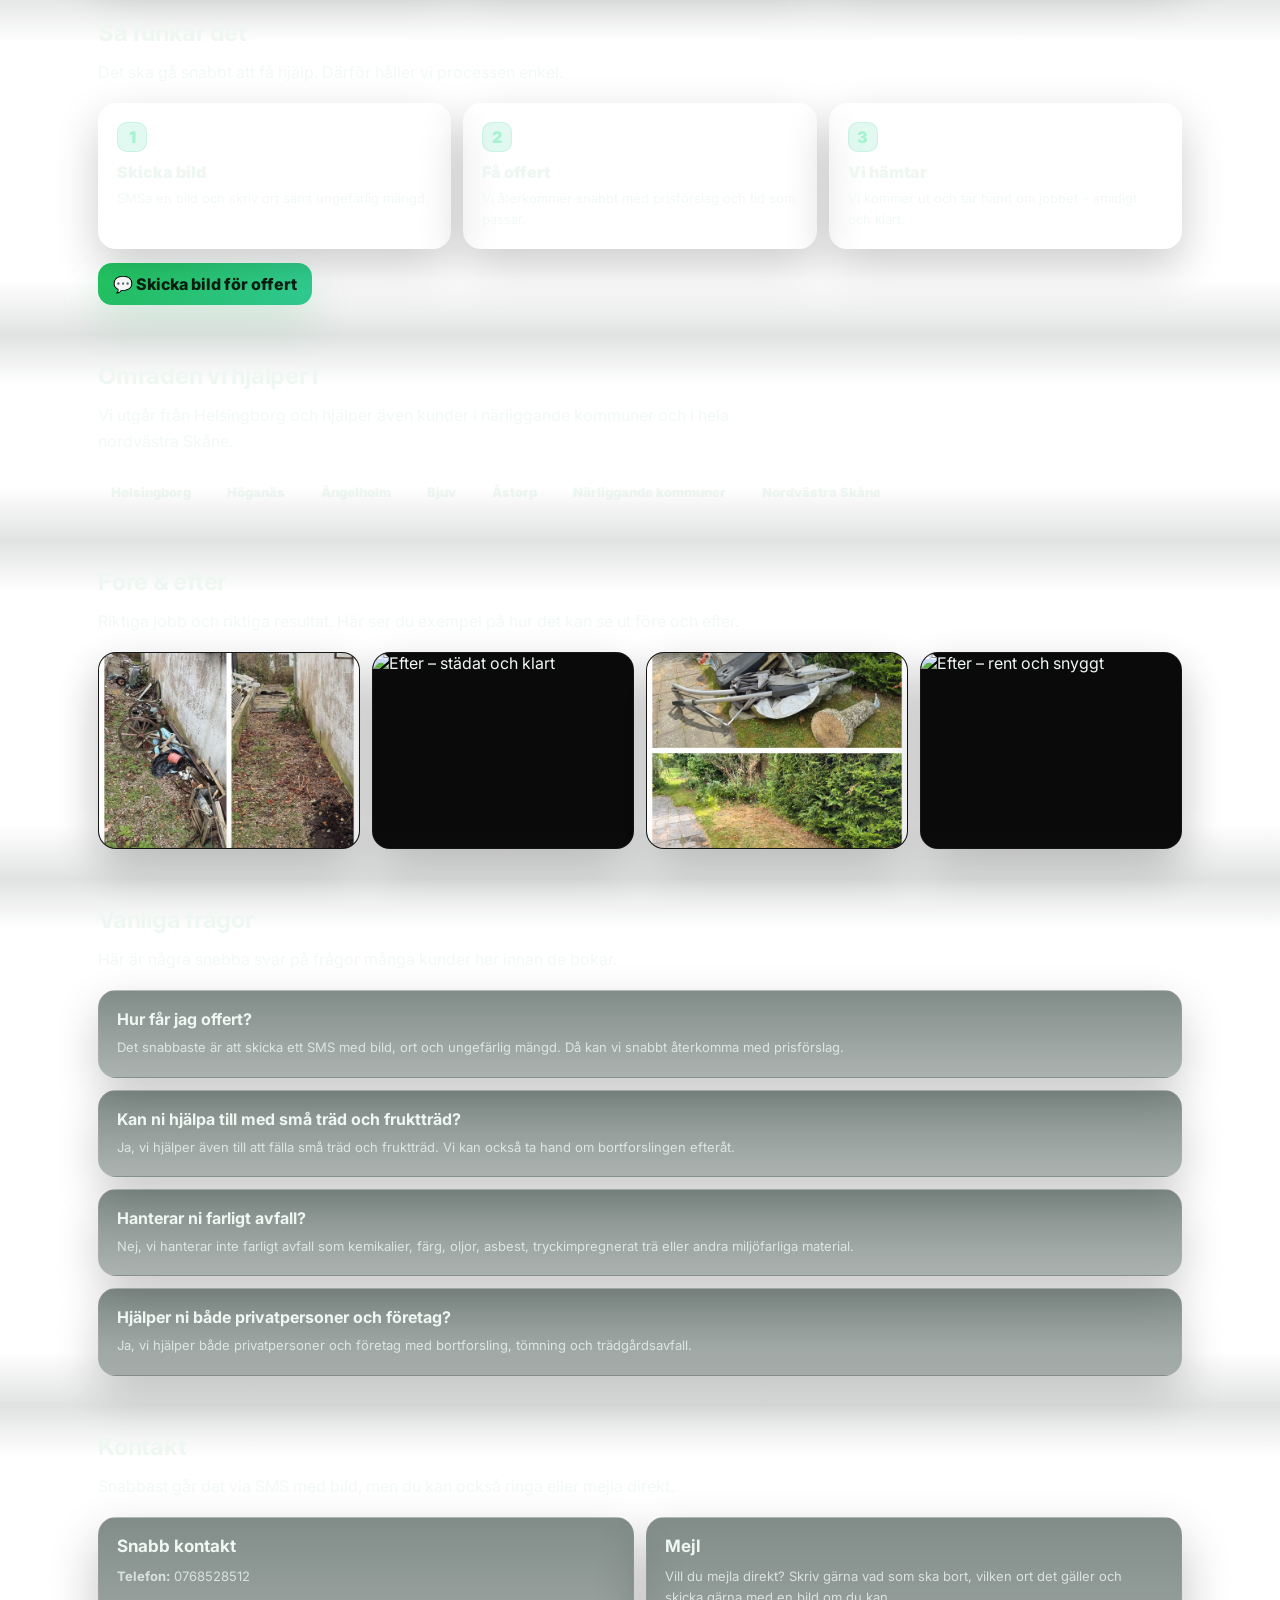
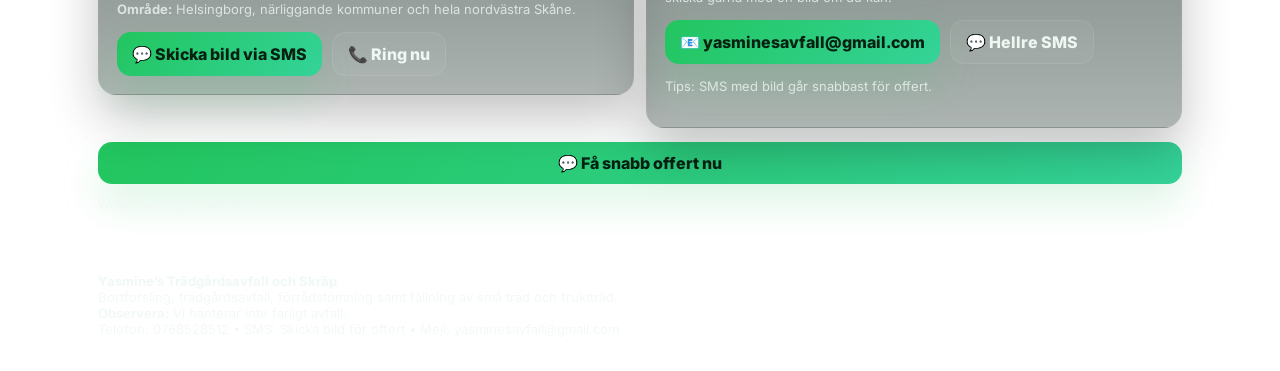
==== commit cf604aa3: "Update index.html" ====
--- a/index.html
+++ b/index.html
@@ -41,10 +41,21 @@
 margin:0;
 font-family:Inter, system-ui, -apple-system, Segoe UI, Roboto, Arial, sans-serif;
 background:
-radial-gradient(1200px 800px at 10% -10%, rgba(52,211,153,.18), transparent 65%),
-radial-gradient(1000px 700px at 90% 10%, rgba(34,197,94,.14), transparent 60%),
-linear-gradient(180deg, var(--bg), #06100c 62%, #040b07);
+radial-gradient(1200px 800px at 10% -8%, rgba(52,211,153,.14), transparent 72%),
+radial-gradient(1000px 700px at 92% 8%, rgba(34,197,94,.11), transparent 68%),
+linear-gradient(180deg, #07130f 0%, #06110c 42%, #050d09 76%, #040b07 100%);
+background-attachment:fixed;
 color:var(--text);
+}
+
+body::before{
+content:"";
+position:fixed;
+inset:0;
+pointer-events:none;
+z-index:-1;
+background:
+linear-gradient(180deg, rgba(255,255,255,.018), rgba(255,255,255,0) 18%, rgba(255,255,255,.012) 55%, rgba(255,255,255,0));
 }
 
 a{color:inherit; text-decoration:none}
@@ -57,11 +68,11 @@
 
 .top{
 padding:18px 0;
-border-bottom:1px solid rgba(255,255,255,.05);
+border-bottom:1px solid rgba(255,255,255,.045);
 position:sticky;
 top:0;
-backdrop-filter: blur(12px);
-background:rgba(7,19,15,.65);
+backdrop-filter:blur(14px);
+background:linear-gradient(180deg, rgba(7,19,15,.78), rgba(7,19,15,.58));
 z-index:100;
 }
 
@@ -165,6 +176,19 @@
 
 .hero{
 padding:44px 0 24px;
+position:relative;
+}
+
+.hero::after{
+content:"";
+position:absolute;
+left:0;
+right:0;
+bottom:-70px;
+height:140px;
+pointer-events:none;
+background:linear-gradient(180deg, rgba(7,19,15,0), rgba(7,19,15,.18) 48%, rgba(7,19,15,0));
+z-index:-1;
 }
 
 .hero-grid{
@@ -182,7 +206,7 @@
 padding:28px;
 overflow:hidden;
 position:relative;
-backdrop-filter: blur(6px);
+backdrop-filter:blur(6px);
 }
 
 .eyebrow{
@@ -254,7 +278,7 @@
 box-shadow:var(--shadow);
 display:flex;
 flex-direction:column;
-backdrop-filter: blur(6px);
+backdrop-filter:blur(6px);
 }
 
 .hero-img{
@@ -297,6 +321,20 @@
 
 .section{
 padding:28px 0;
+position:relative;
+isolation:isolate;
+}
+
+.section::before{
+content:"";
+position:absolute;
+top:-52px;
+left:0;
+right:0;
+height:104px;
+pointer-events:none;
+background:linear-gradient(180deg, rgba(7,19,15,0), rgba(7,19,15,.12) 52%, rgba(7,19,15,0));
+z-index:-1;
 }
 
 .section h2{
@@ -319,13 +357,13 @@
 }
 
 .card{
-background:linear-gradient(180deg, rgba(14,35,27,.58), rgba(14,35,27,.38));
-border:1px solid rgba(255,255,255,.06);
+background:linear-gradient(180deg, rgba(14,35,27,.52), rgba(14,35,27,.34));
+border:1px solid rgba(255,255,255,.055);
 border-radius:var(--radius);
 padding:18px;
-box-shadow:0 22px 50px rgba(0,0,0,.26);
+box-shadow:0 22px 50px rgba(0,0,0,.24);
 text-align:left;
-backdrop-filter: blur(6px);
+backdrop-filter:blur(6px);
 }
 
 .card .t{
@@ -357,13 +395,13 @@
 }
 
 .step{
-background:linear-gradient(180deg, rgba(255,255,255,.035), rgba(255,255,255,.018));
-border:1px solid rgba(255,255,255,.06);
+background:linear-gradient(180deg, rgba(255,255,255,.032), rgba(255,255,255,.016));
+border:1px solid rgba(255,255,255,.055);
 border-radius:var(--radius);
 padding:18px;
 text-align:left;
-box-shadow:0 18px 45px rgba(0,0,0,.22);
-backdrop-filter: blur(6px);
+box-shadow:0 18px 45px rgba(0,0,0,.20);
+backdrop-filter:blur(6px);
 }
 
 .num{
@@ -418,8 +456,8 @@
 aspect-ratio:4/3;
 object-fit:cover;
 border-radius:var(--radius);
-border:1px solid rgba(255,255,255,.06);
-box-shadow:0 18px 45px rgba(0,0,0,.28);
+border:1px solid rgba(255,255,255,.055);
+box-shadow:0 18px 45px rgba(0,0,0,.26);
 background:#000;
 filter:contrast(1.01) saturate(1.02);
 opacity:.96;
@@ -433,13 +471,13 @@
 }
 
 .panel{
-background:linear-gradient(180deg, rgba(14,35,27,.58), rgba(14,35,27,.38));
-border:1px solid rgba(255,255,255,.06);
+background:linear-gradient(180deg, rgba(14,35,27,.52), rgba(14,35,27,.34));
+border:1px solid rgba(255,255,255,.055);
 border-radius:var(--radius);
 padding:18px;
-box-shadow:0 22px 50px rgba(0,0,0,.26);
+box-shadow:0 22px 50px rgba(0,0,0,.24);
 text-align:left;
-backdrop-filter: blur(6px);
+backdrop-filter:blur(6px);
 }
 
 .panel h3{
@@ -460,12 +498,12 @@
 }
 
 .faq-item{
-background:linear-gradient(180deg, rgba(14,35,27,.58), rgba(14,35,27,.38));
-border:1px solid rgba(255,255,255,.06);
+background:linear-gradient(180deg, rgba(14,35,27,.52), rgba(14,35,27,.34));
+border:1px solid rgba(255,255,255,.055);
 border-radius:var(--radius);
 padding:18px;
-box-shadow:0 18px 45px rgba(0,0,0,.22);
-backdrop-filter: blur(6px);
+box-shadow:0 18px 45px rgba(0,0,0,.20);
+backdrop-filter:blur(6px);
 }
 
 .faq-item h3{
@@ -482,11 +520,11 @@
 
 .footer{
 padding:22px 0 34px;
-border-top:1px solid rgba(255,255,255,.05);
+border-top:1px solid rgba(255,255,255,.045);
 color:var(--muted);
 font-size:13px;
 margin-top:10px;
-background:linear-gradient(180deg, rgba(255,255,255,0), rgba(255,255,255,.018));
+background:linear-gradient(180deg, rgba(255,255,255,0), rgba(255,255,255,.012));
 }
 
 @media (max-width:980px){
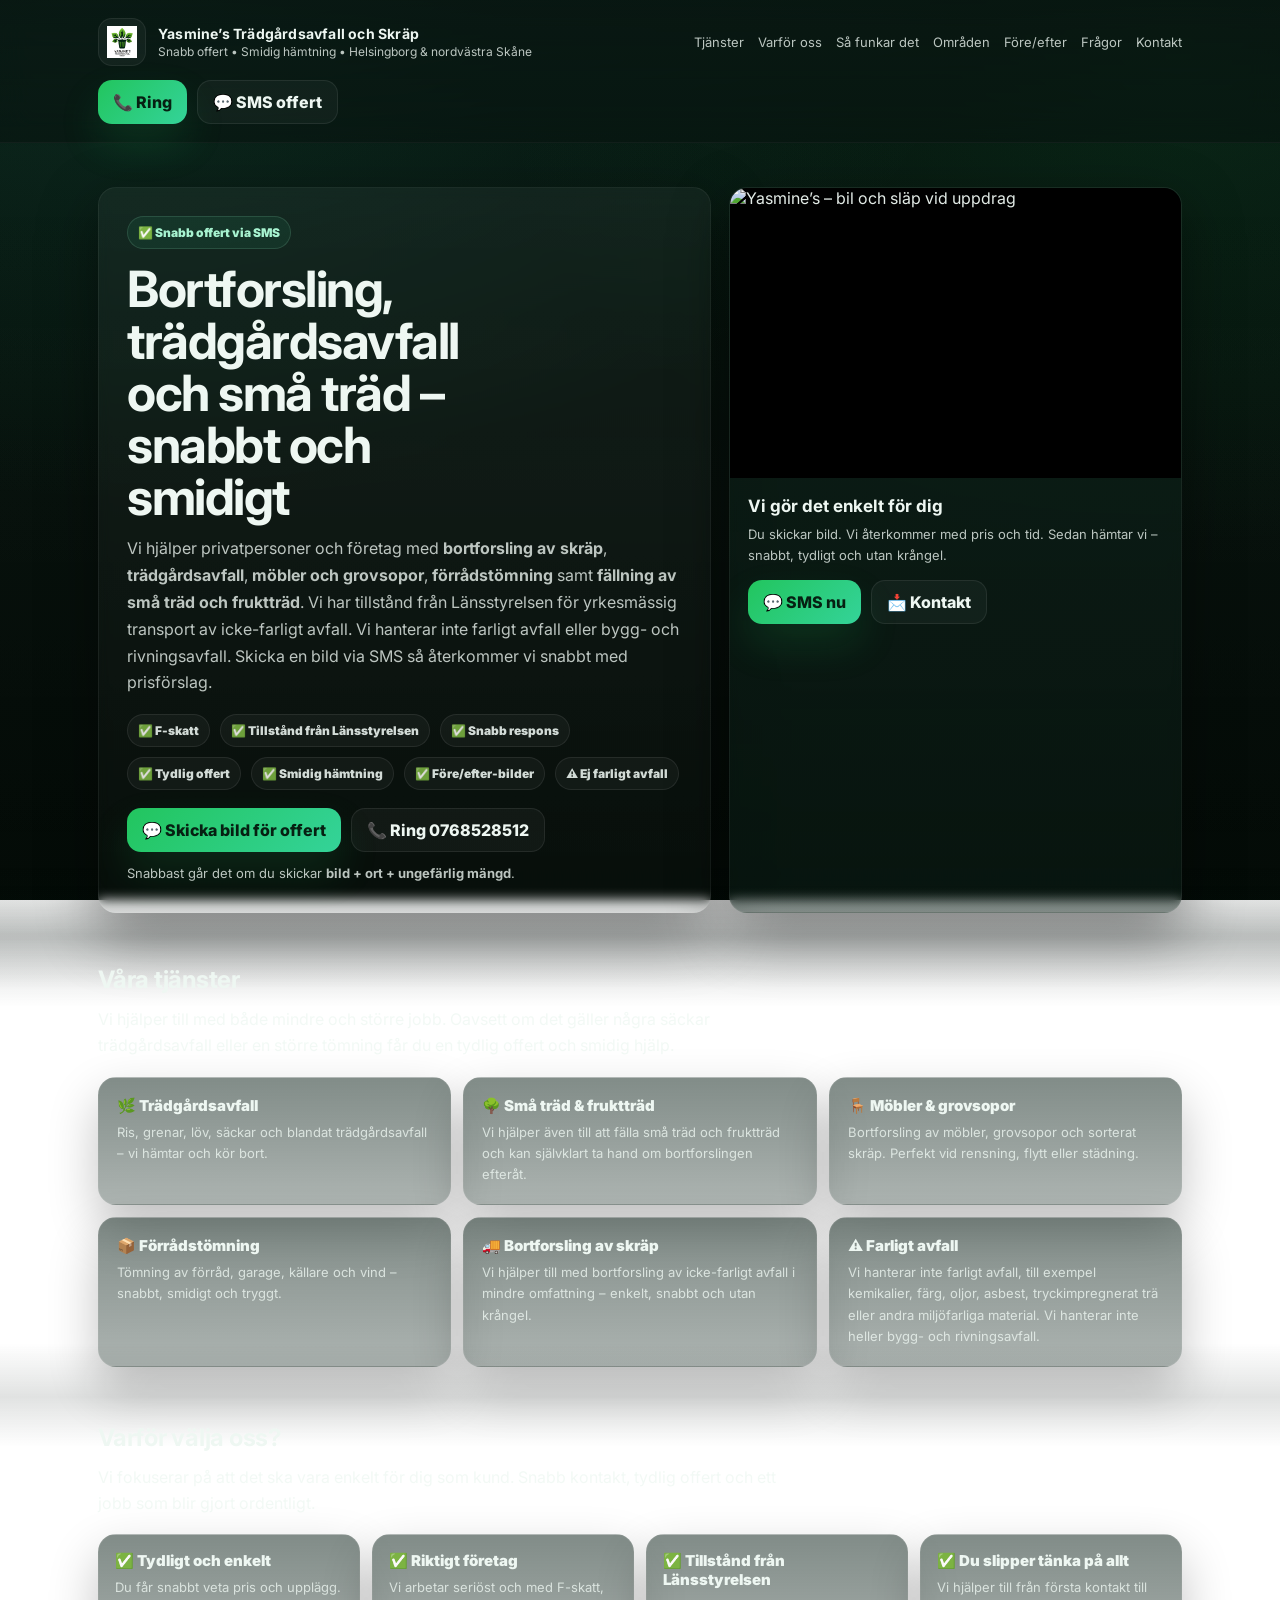
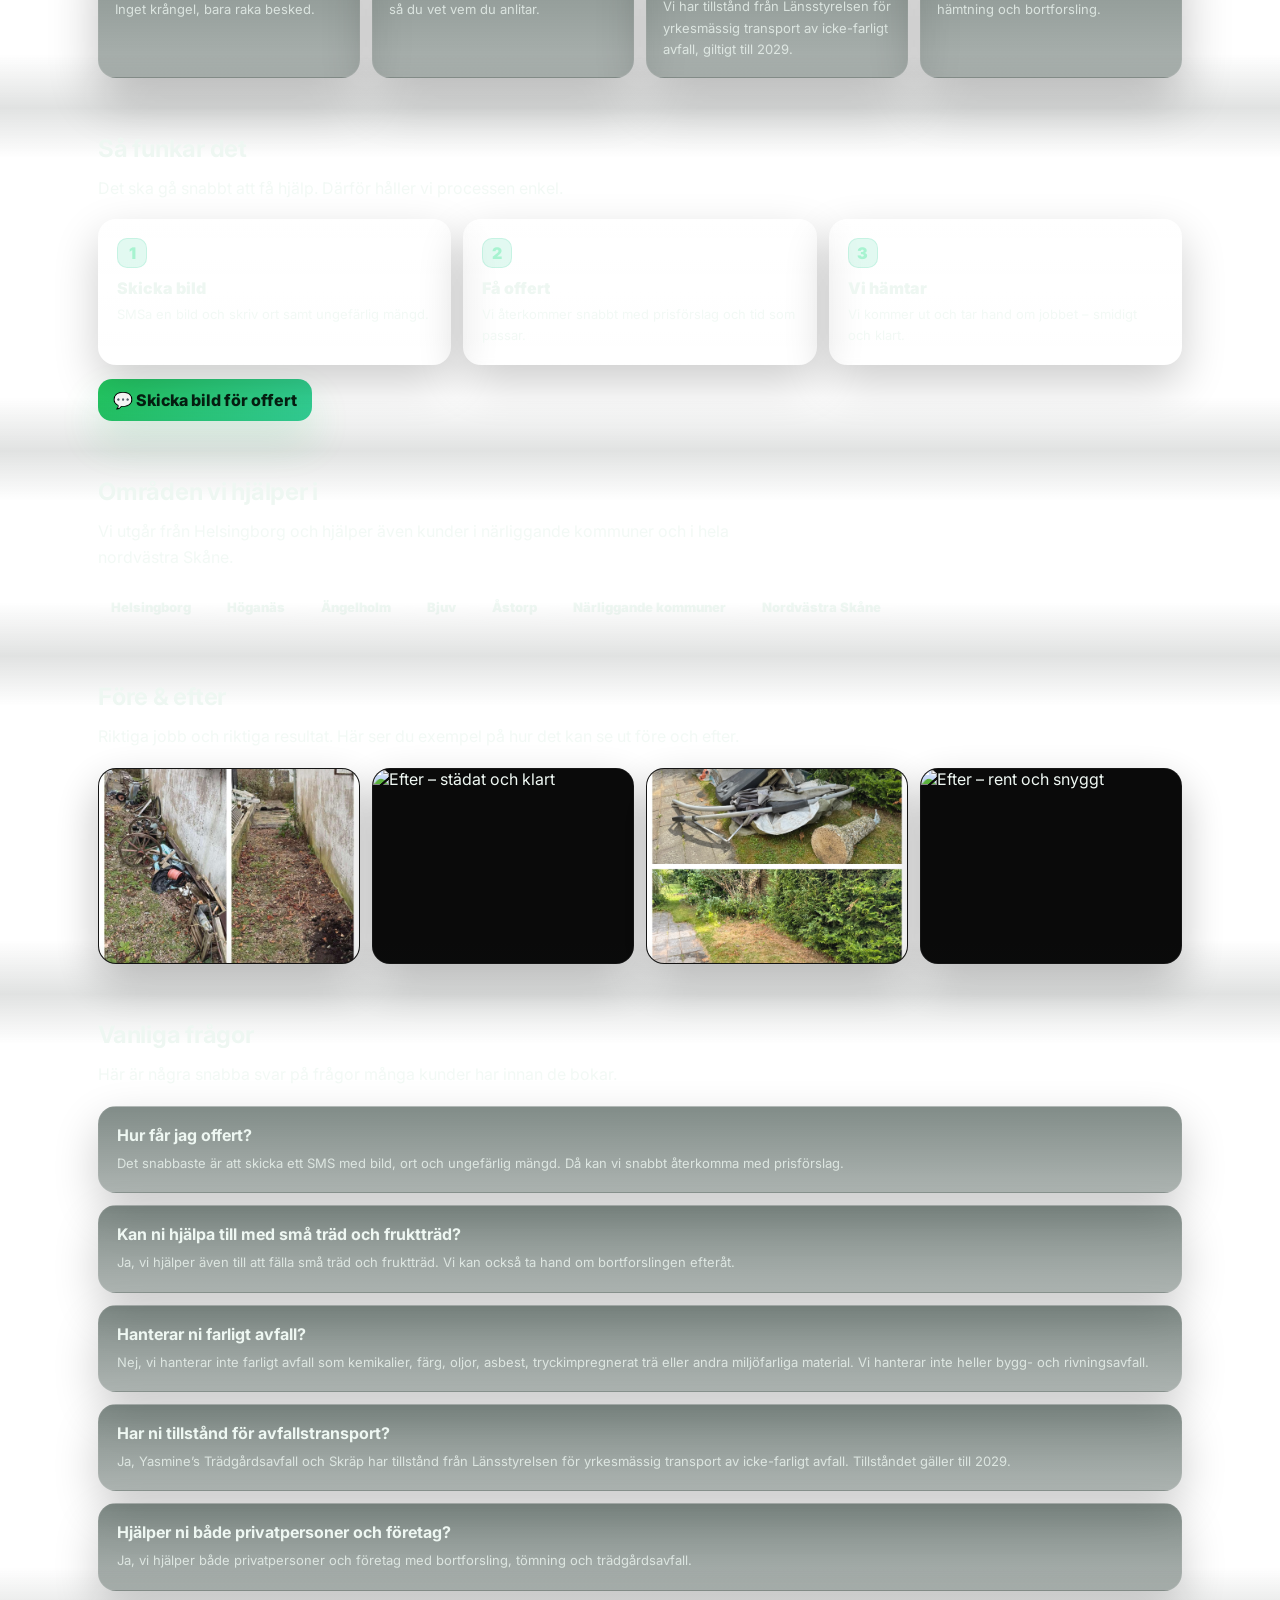
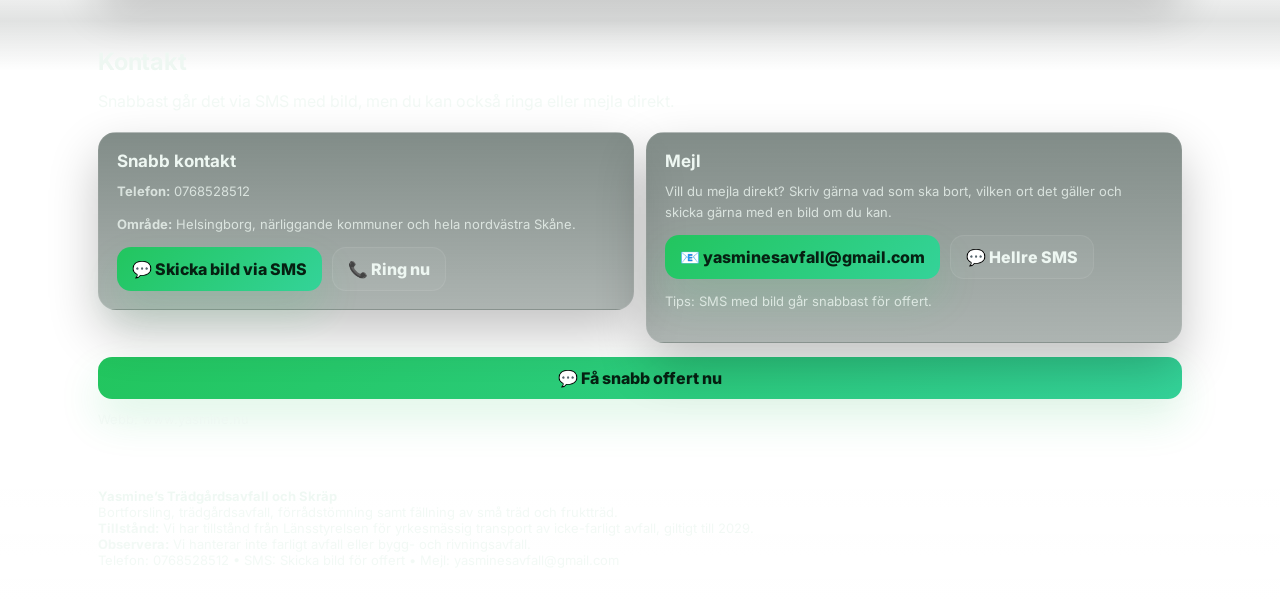
==== commit 350472cd: "Update index.html" ====
--- a/index.html
+++ b/index.html
@@ -1,12 +1,23 @@
 <!doctype html>
 <html lang="sv">
 <head>
+
+<!-- Google tag (gtag.js) -->
+<script async src="https://www.googletagmanager.com/gtag/js?id=G-QF8TT9HHHC"></script>
+<script>
+  window.dataLayer = window.dataLayer || [];
+  function gtag(){dataLayer.push(arguments);}
+  gtag('js', new Date());
+
+  gtag('config', 'G-QF8TT9HHHC');
+</script>
+
 <meta charset="utf-8" />
 <meta name="viewport" content="width=device-width, initial-scale=1" />
 <title>Yasmine’s Trädgårdsavfall och Skräp | Bortforsling i Helsingborg & nordvästra Skåne</title>
-<meta name="description" content="Bortforsling av trädgårdsavfall, skräp, möbler, grovsopor, förrådstömning samt fällning av små träd och fruktträd. Vi hanterar inte farligt avfall. Snabb offert via SMS. Vi utgår från Helsingborg och hjälper kunder i hela nordvästra Skåne." />
+<meta name="description" content="Bortforsling av trädgårdsavfall, skräp, möbler, grovsopor, förrådstömning samt fällning av små träd och fruktträd. Tillstånd från Länsstyrelsen för yrkesmässig transport av icke-farligt avfall. Vi hanterar inte farligt avfall eller bygg- och rivningsavfall. Snabb offert via SMS." />
 <meta property="og:title" content="Yasmine’s Trädgårdsavfall och Skräp" />
-<meta property="og:description" content="Bortforsling • Trädgårdsavfall • Förrådstömning • Små träd & fruktträd • Vi hanterar inte farligt avfall" />
+<meta property="og:description" content="Bortforsling • Trädgårdsavfall • Förrådstömning • Små träd & fruktträd • F-skatt • Tillstånd från Länsstyrelsen • Ej farligt avfall" />
 <meta property="og:type" content="website" />
 <meta property="og:image" content="hero.jpg" />
 <link rel="preconnect" href="https://fonts.googleapis.com">
@@ -380,7 +391,7 @@
 
 .trust{
 display:grid;
-grid-template-columns:repeat(3, minmax(0,1fr));
+grid-template-columns:repeat(4, minmax(0,1fr));
 gap:12px;
 }
 
@@ -530,7 +541,7 @@
 @media (max-width:980px){
 .hero-grid{grid-template-columns:1fr}
 .grid{grid-template-columns:repeat(2, minmax(0,1fr))}
-.trust{grid-template-columns:1fr}
+.trust{grid-template-columns:repeat(2, minmax(0,1fr))}
 .how{grid-template-columns:1fr}
 .gallery{grid-template-columns:repeat(2, minmax(0,1fr))}
 .contact{grid-template-columns:1fr}
@@ -540,6 +551,7 @@
 
 @media (max-width:640px){
 .grid{grid-template-columns:1fr}
+.trust{grid-template-columns:1fr}
 .gallery{grid-template-columns:1fr}
 .hero-card,.panel,.card,.step,.faq-item{padding:16px}
 .btn{width:100%}
@@ -567,7 +579,8 @@
 "Förrådstömning",
 "Möbler och grovsopor",
 "Fällning av små träd",
-"Fällning av fruktträd"
+"Fällning av fruktträd",
+"Yrkesmässig transport av icke-farligt avfall"
 ],
 "image":[
 "hero.jpg",
@@ -605,7 +618,15 @@
 "name":"Hanterar ni farligt avfall?",
 "acceptedAnswer":{
 "@type":"Answer",
-"text":"Nej, vi hanterar inte farligt avfall som kemikalier, färg, oljor, asbest, tryckimpregnerat trä eller andra miljöfarliga material."
+"text":"Nej, vi hanterar inte farligt avfall som kemikalier, färg, oljor, asbest, tryckimpregnerat trä eller andra miljöfarliga material. Vi hanterar inte heller bygg- och rivningsavfall."
+}
+},
+{
+"@type":"Question",
+"name":"Har ni tillstånd för avfallstransport?",
+"acceptedAnswer":{
+"@type":"Answer",
+"text":"Ja, Yasmine’s Trädgårdsavfall och Skräp har tillstånd från Länsstyrelsen för yrkesmässig transport av icke-farligt avfall. Tillståndet gäller till 2029."
 }
 },
 {
@@ -665,11 +686,13 @@
 Vi hjälper privatpersoner och företag med <strong>bortforsling av skräp</strong>,
 <strong>trädgårdsavfall</strong>, <strong>möbler och grovsopor</strong>,
 <strong>förrådstömning</strong> samt <strong>fällning av små träd och fruktträd</strong>.
-Vi hanterar inte farligt avfall. Skicka en bild via SMS så återkommer vi snabbt med prisförslag.
+Vi har tillstånd från Länsstyrelsen för yrkesmässig transport av icke-farligt avfall.
+Vi hanterar inte farligt avfall eller bygg- och rivningsavfall. Skicka en bild via SMS så återkommer vi snabbt med prisförslag.
 </p>
 
 <div class="badges">
 <div class="badge">✅ F-skatt</div>
+<div class="badge">✅ Tillstånd från Länsstyrelsen</div>
 <div class="badge">✅ Snabb respons</div>
 <div class="badge">✅ Tydlig offert</div>
 <div class="badge">✅ Smidig hämtning</div>
@@ -728,7 +751,7 @@
 
 <div class="card">
 <div class="t">🪑 Möbler & grovsopor</div>
-<div class="d">Bortforsling av möbler, grovsopor och blandat skräp. Perfekt vid rensning, flytt eller städning.</div>
+<div class="d">Bortforsling av möbler, grovsopor och sorterat skräp. Perfekt vid rensning, flytt eller städning.</div>
 </div>
 
 <div class="card">
@@ -738,12 +761,12 @@
 
 <div class="card">
 <div class="t">🚚 Bortforsling av skräp</div>
-<div class="d">Vi hjälper till med bortforsling av det du vill bli av med – enkelt, snabbt och utan krångel.</div>
+<div class="d">Vi hjälper till med bortforsling av icke-farligt avfall i mindre omfattning – enkelt, snabbt och utan krångel.</div>
 </div>
 
 <div class="card">
 <div class="t">⚠️ Farligt avfall</div>
-<div class="d">Vi hanterar inte farligt avfall, till exempel kemikalier, färg, oljor, asbest, tryckimpregnerat trä eller andra miljöfarliga material.</div>
+<div class="d">Vi hanterar inte farligt avfall, till exempel kemikalier, färg, oljor, asbest, tryckimpregnerat trä eller andra miljöfarliga material. Vi hanterar inte heller bygg- och rivningsavfall.</div>
 </div>
 </div>
 </div>
@@ -765,6 +788,11 @@
 <div class="card">
 <div class="t">✅ Riktigt företag</div>
 <div class="d">Vi arbetar seriöst och med F-skatt, så du vet vem du anlitar.</div>
+</div>
+
+<div class="card">
+<div class="t">✅ Tillstånd från Länsstyrelsen</div>
+<div class="d">Vi har tillstånd från Länsstyrelsen för yrkesmässig transport av icke-farligt avfall, giltigt till 2029.</div>
 </div>
 
 <div class="card">
@@ -857,7 +885,12 @@
 
 <div class="faq-item">
 <h3>Hanterar ni farligt avfall?</h3>
-<p>Nej, vi hanterar inte farligt avfall som kemikalier, färg, oljor, asbest, tryckimpregnerat trä eller andra miljöfarliga material.</p>
+<p>Nej, vi hanterar inte farligt avfall som kemikalier, färg, oljor, asbest, tryckimpregnerat trä eller andra miljöfarliga material. Vi hanterar inte heller bygg- och rivningsavfall.</p>
+</div>
+
+<div class="faq-item">
+<h3>Har ni tillstånd för avfallstransport?</h3>
+<p>Ja, Yasmine’s Trädgårdsavfall och Skräp har tillstånd från Länsstyrelsen för yrkesmässig transport av icke-farligt avfall. Tillståndet gäller till 2029.</p>
 </div>
 
 <div class="faq-item">
@@ -913,7 +946,8 @@
 <div class="wrap">
 <strong style="color:rgba(238,247,242,.92)">Yasmine’s Trädgårdsavfall och Skräp</strong><br>
 Bortforsling, trädgårdsavfall, förrådstömning samt fällning av små träd och fruktträd.<br>
-<strong>Observera:</strong> Vi hanterar inte farligt avfall.<br>
+<strong>Tillstånd:</strong> Vi har tillstånd från Länsstyrelsen för yrkesmässig transport av icke-farligt avfall, giltigt till 2029.<br>
+<strong>Observera:</strong> Vi hanterar inte farligt avfall eller bygg- och rivningsavfall.<br>
 Telefon: <a href="tel:0768528512">0768528512</a> • SMS: <a href="sms:0768528512">Skicka bild för offert</a> • Mejl: <a href="mailto:yasminesavfall@gmail.com">yasminesavfall@gmail.com</a>
 </div>
 </div>
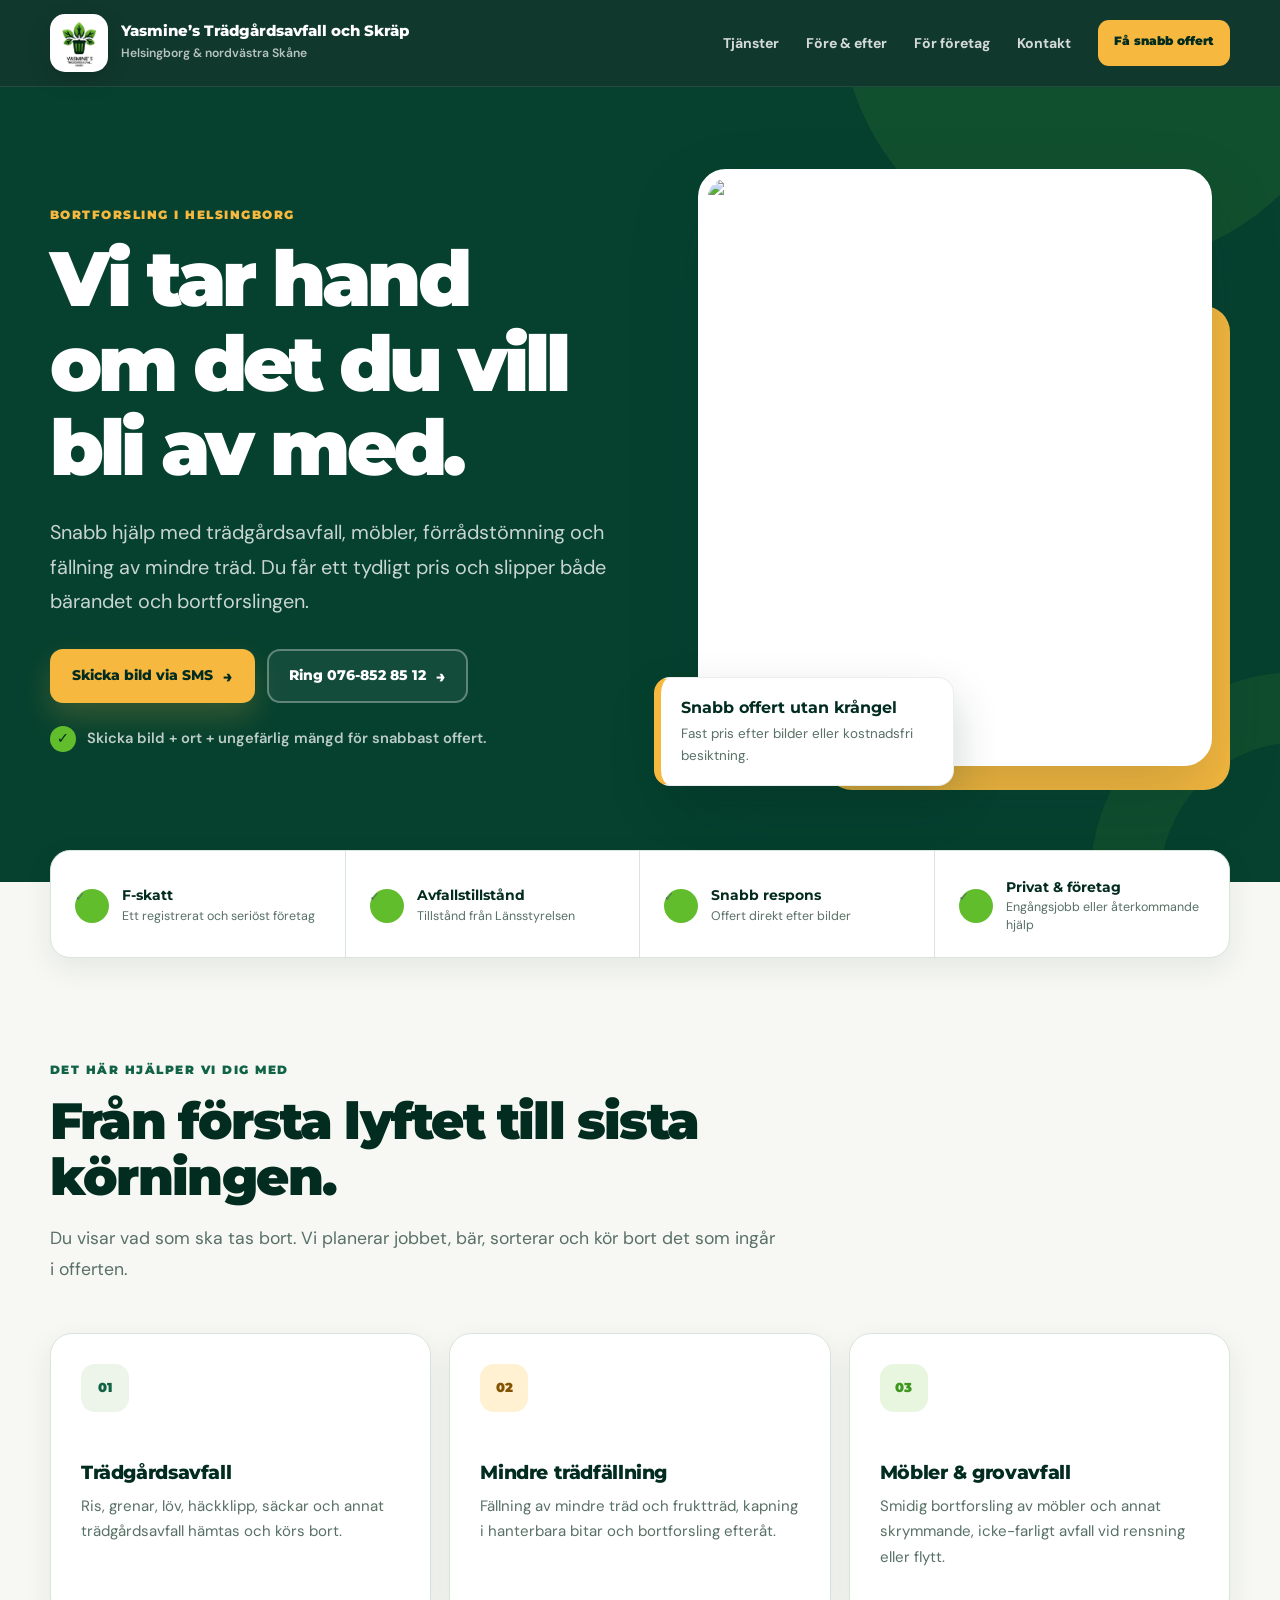
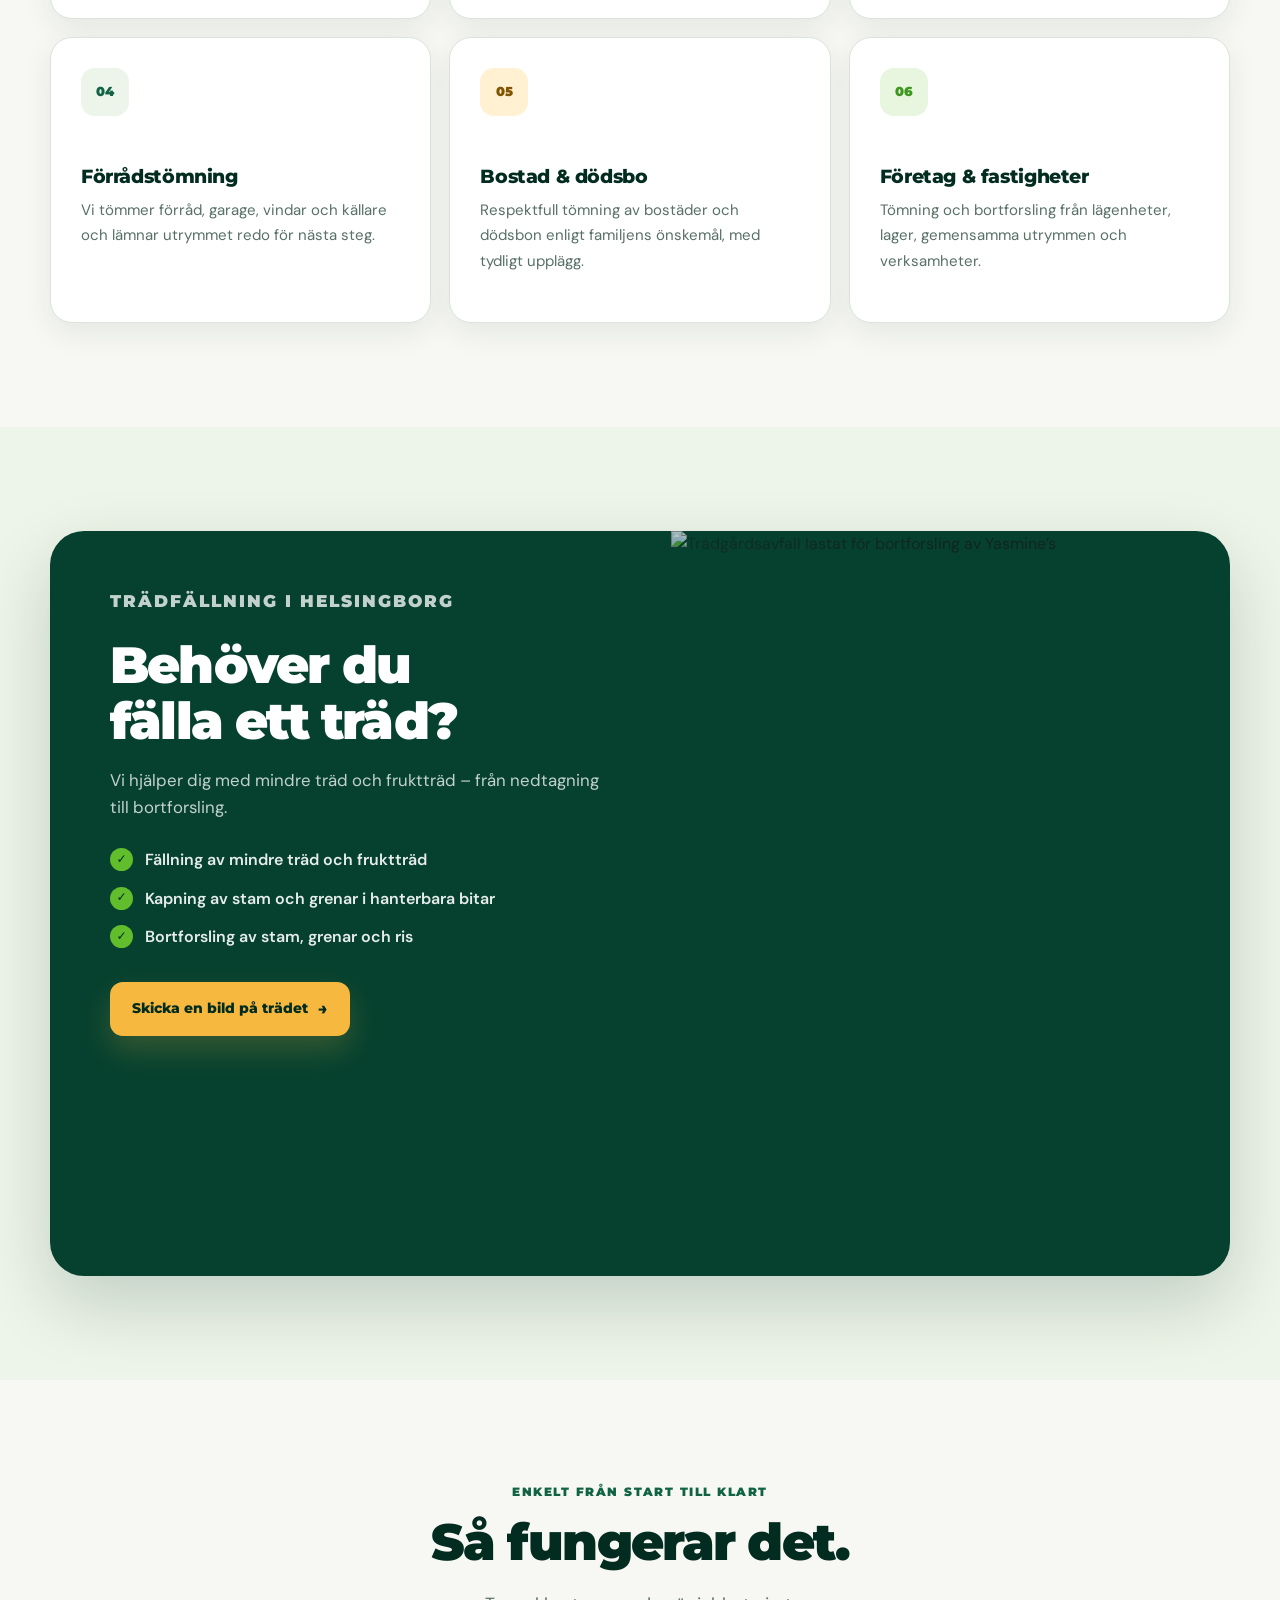
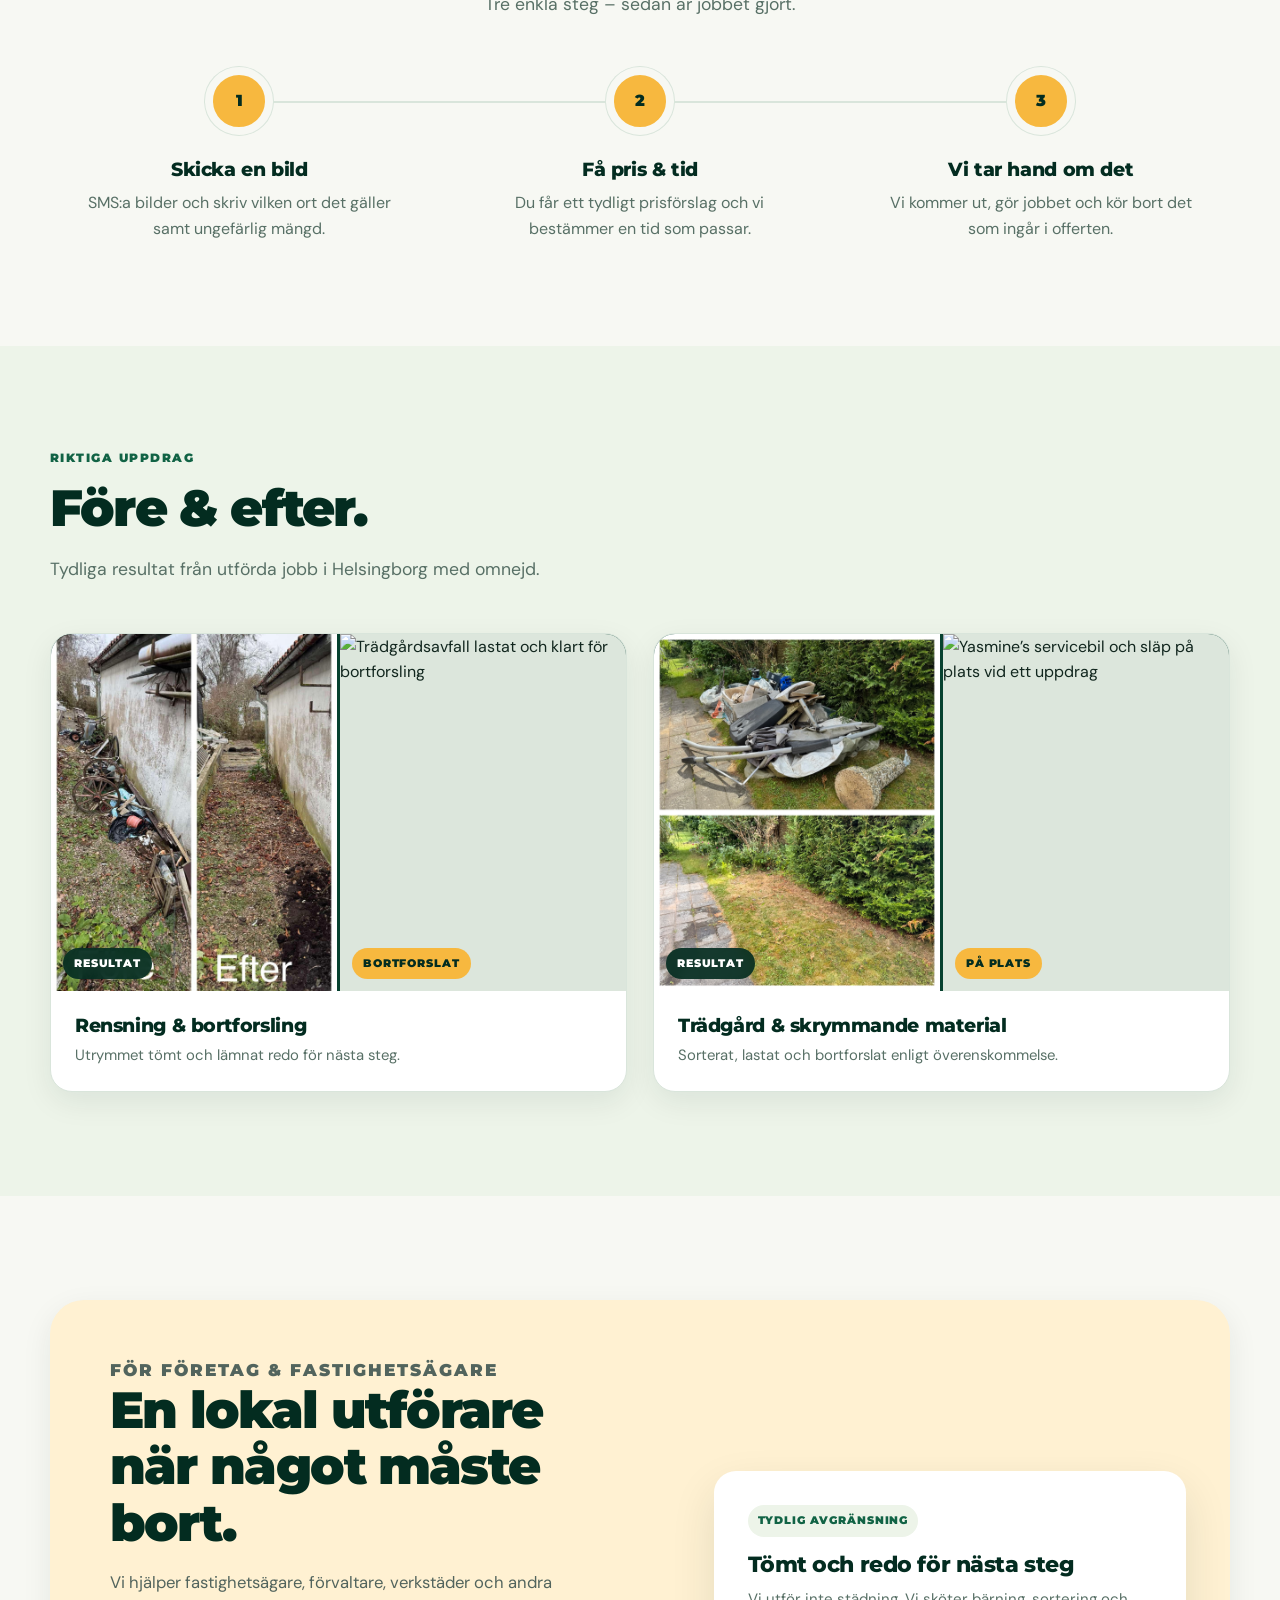
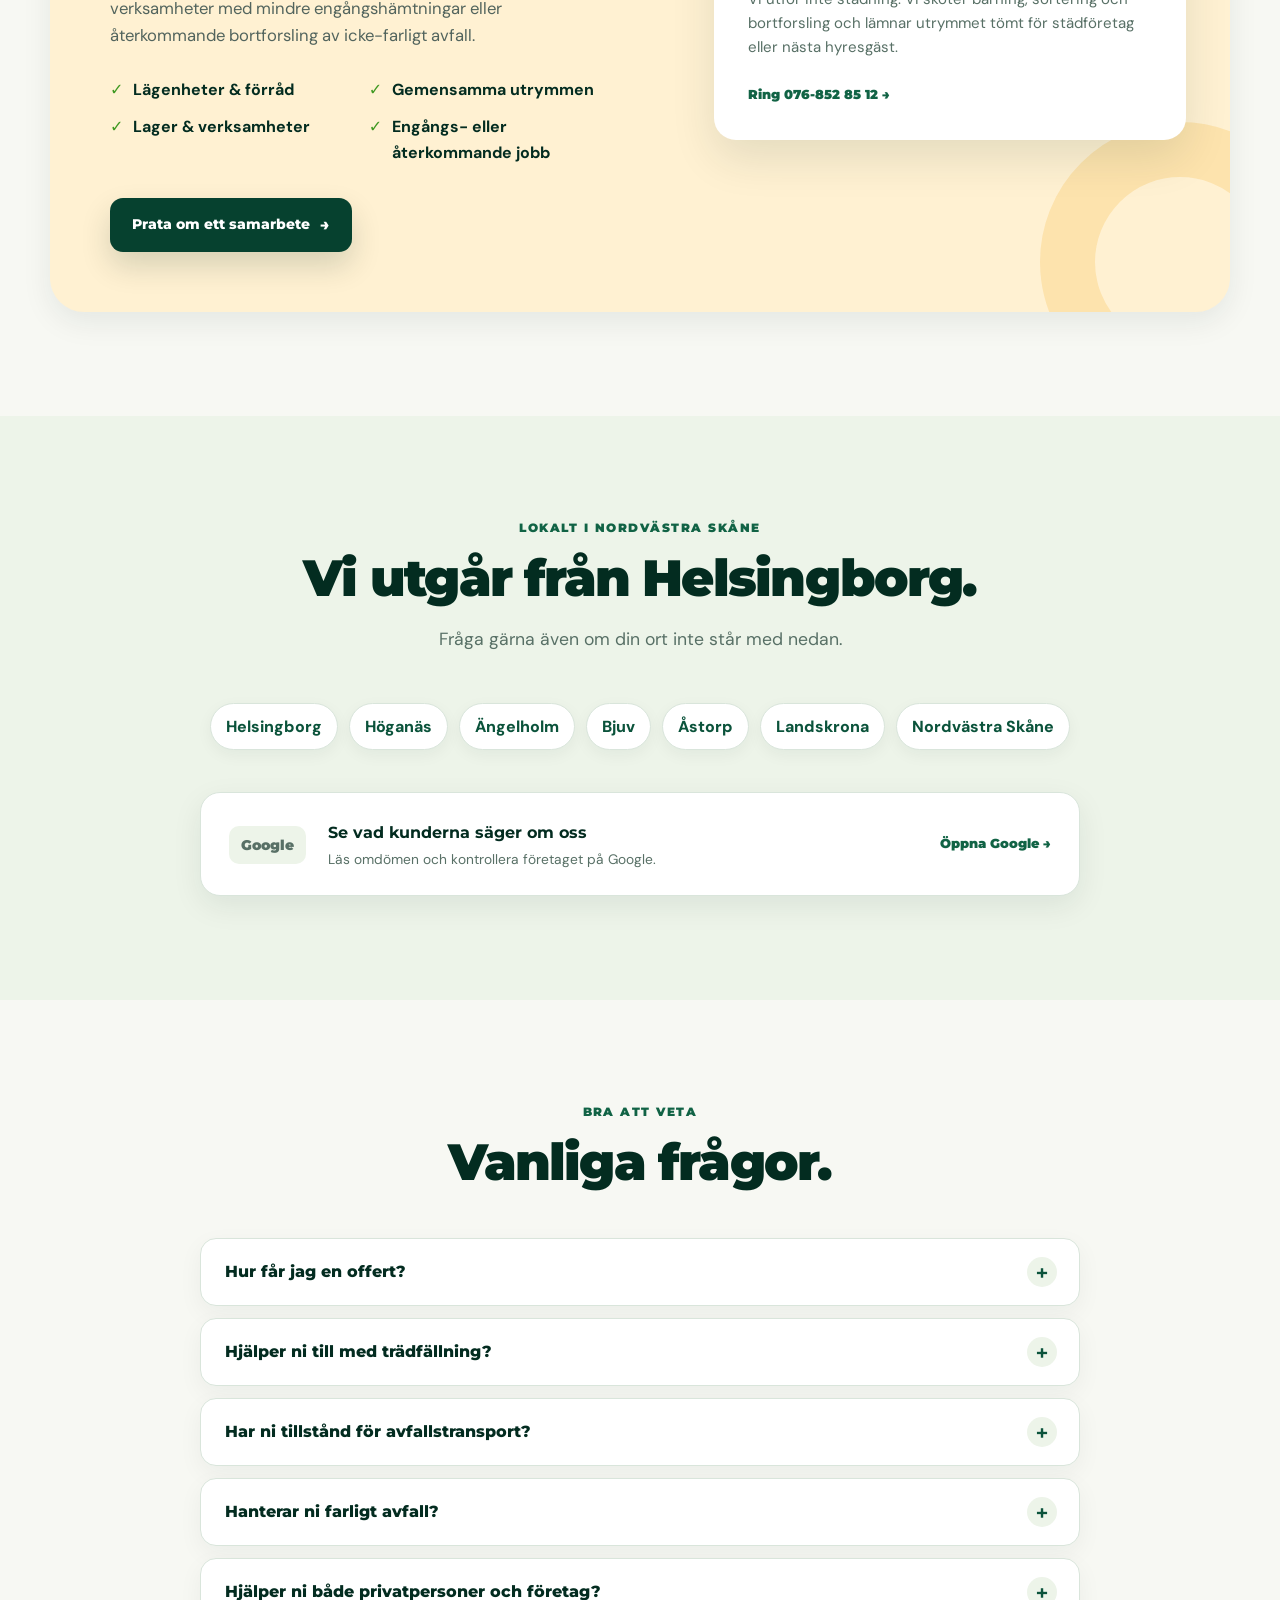
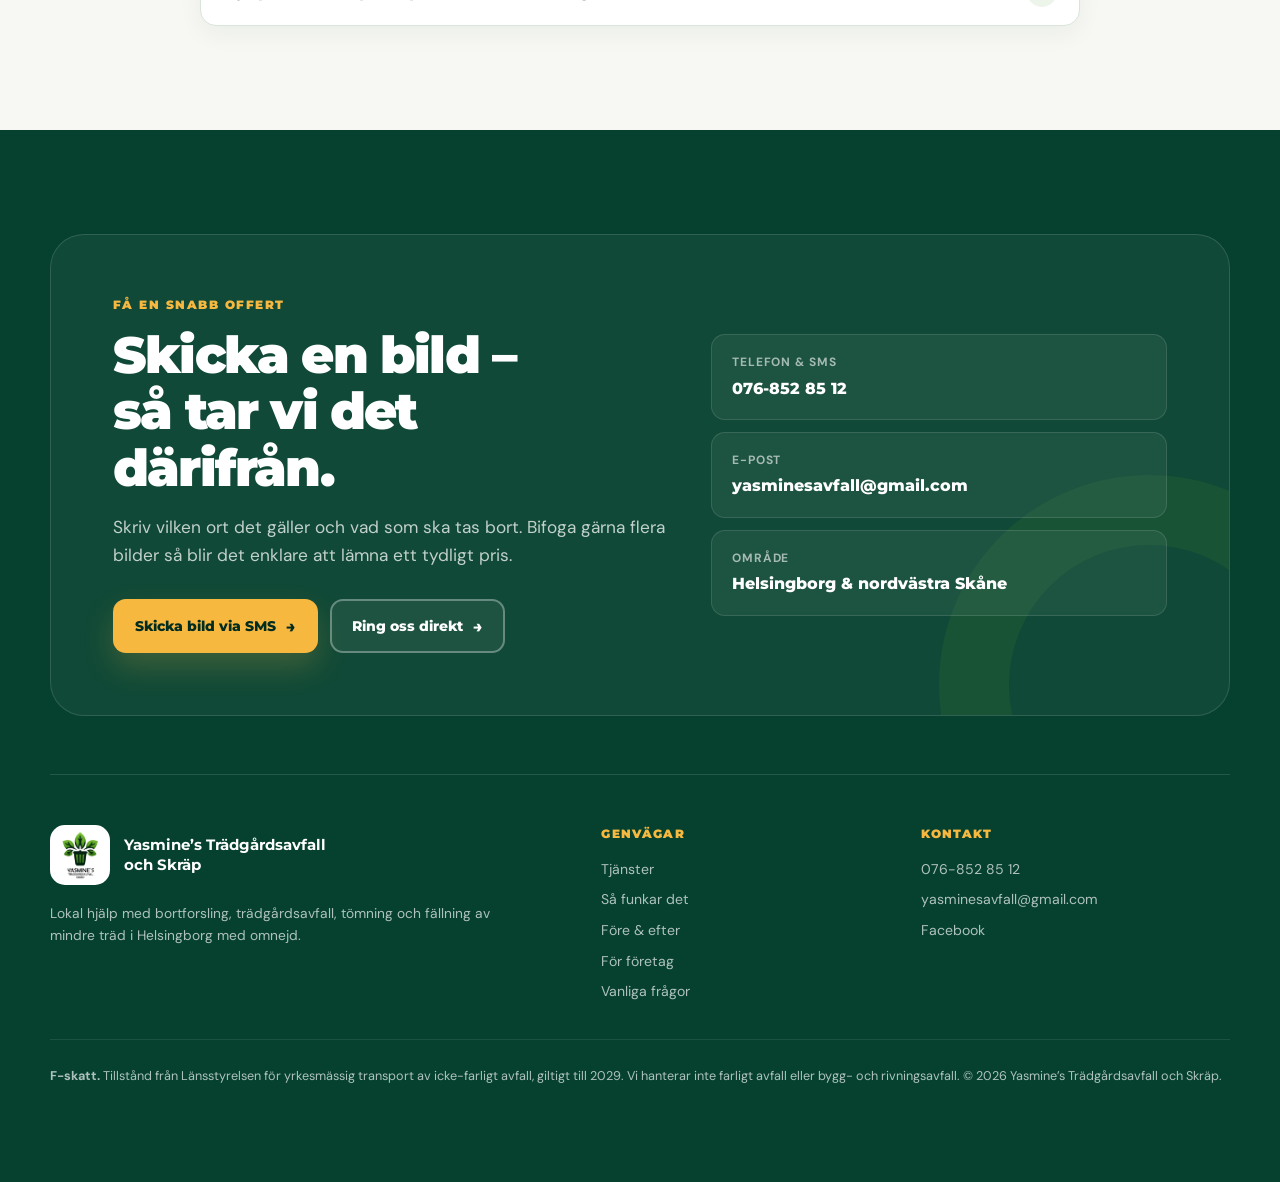
==== commit 14ce23f5: "Update index.html" ====
--- a/index.html
+++ b/index.html
@@ -1,956 +1,2278 @@
 <!doctype html>
 <html lang="sv">
 <head>
-
-<!-- Google tag (gtag.js) -->
-<script async src="https://www.googletagmanager.com/gtag/js?id=G-QF8TT9HHHC"></script>
-<script>
-  window.dataLayer = window.dataLayer || [];
-  function gtag(){dataLayer.push(arguments);}
-  gtag('js', new Date());
-
-  gtag('config', 'G-QF8TT9HHHC');
-</script>
-
-<meta charset="utf-8" />
-<meta name="viewport" content="width=device-width, initial-scale=1" />
-<title>Yasmine’s Trädgårdsavfall och Skräp | Bortforsling i Helsingborg & nordvästra Skåne</title>
-<meta name="description" content="Bortforsling av trädgårdsavfall, skräp, möbler, grovsopor, förrådstömning samt fällning av små träd och fruktträd. Tillstånd från Länsstyrelsen för yrkesmässig transport av icke-farligt avfall. Vi hanterar inte farligt avfall eller bygg- och rivningsavfall. Snabb offert via SMS." />
-<meta property="og:title" content="Yasmine’s Trädgårdsavfall och Skräp" />
-<meta property="og:description" content="Bortforsling • Trädgårdsavfall • Förrådstömning • Små träd & fruktträd • F-skatt • Tillstånd från Länsstyrelsen • Ej farligt avfall" />
-<meta property="og:type" content="website" />
-<meta property="og:image" content="hero.jpg" />
-<link rel="preconnect" href="https://fonts.googleapis.com">
-<link rel="preconnect" href="https://fonts.gstatic.com" crossorigin>
-<link href="https://fonts.googleapis.com/css2?family=Inter:wght@400;600;700;800&display=swap" rel="stylesheet">
-
-<style>
-:root{
---bg:#07130f;
---surface:#0b1b14;
---card:#0e231b;
---text:#eef7f2;
---muted:rgba(238,247,242,.78);
---line:rgba(255,255,255,.05);
---green:#22c55e;
---green2:#34d399;
---accent:#a7f3d0;
---shadow:0 20px 60px rgba(0,0,0,.42);
---radius:18px;
---max:1120px;
-}
-
-*{
-box-sizing:border-box;
-transition:background .25s ease, border-color .25s ease, box-shadow .25s ease, transform .18s ease, opacity .25s ease;
-}
-
-html{scroll-behavior:smooth}
-html,body{height:100%}
-
-body{
-margin:0;
-font-family:Inter, system-ui, -apple-system, Segoe UI, Roboto, Arial, sans-serif;
-background:
-radial-gradient(1200px 800px at 10% -8%, rgba(52,211,153,.14), transparent 72%),
-radial-gradient(1000px 700px at 92% 8%, rgba(34,197,94,.11), transparent 68%),
-linear-gradient(180deg, #07130f 0%, #06110c 42%, #050d09 76%, #040b07 100%);
-background-attachment:fixed;
-color:var(--text);
-}
-
-body::before{
-content:"";
-position:fixed;
-inset:0;
-pointer-events:none;
-z-index:-1;
-background:
-linear-gradient(180deg, rgba(255,255,255,.018), rgba(255,255,255,0) 18%, rgba(255,255,255,.012) 55%, rgba(255,255,255,0));
-}
-
-a{color:inherit; text-decoration:none}
-
-.wrap{
-max-width:var(--max);
-margin:0 auto;
-padding:0 18px;
-}
-
-.top{
-padding:18px 0;
-border-bottom:1px solid rgba(255,255,255,.045);
-position:sticky;
-top:0;
-backdrop-filter:blur(14px);
-background:linear-gradient(180deg, rgba(7,19,15,.78), rgba(7,19,15,.58));
-z-index:100;
-}
-
-.nav{
-display:flex;
-align-items:center;
-justify-content:space-between;
-gap:14px;
-flex-wrap:wrap;
-}
-
-.brand{
-display:flex;
-align-items:center;
-gap:12px;
-min-width:0;
-}
-
-.logo{
-width:48px;
-height:48px;
-border-radius:14px;
-background:rgba(255,255,255,.045);
-border:1px solid rgba(255,255,255,.07);
-overflow:hidden;
-display:flex;
-align-items:center;
-justify-content:center;
-flex:0 0 auto;
-}
-
-.logo img{
-width:100%;
-height:100%;
-object-fit:contain;
-padding:7px;
-}
-
-.brand .text{
-line-height:1.1;
-min-width:0;
-}
-
-.brand strong{
-display:block;
-font-size:14px;
-letter-spacing:.2px;
-}
-
-.brand span{
-display:block;
-font-size:12px;
-color:var(--muted);
-margin-top:3px;
-}
-
-.navlinks{
-display:flex;
-gap:14px;
-flex-wrap:wrap;
-align-items:center;
-}
-
-.navlinks a{
-font-size:13px;
-color:var(--muted);
-}
-
-.navlinks a:hover{color:var(--text)}
-
-.cta{
-display:flex;
-gap:10px;
-flex-wrap:wrap;
-}
-
-.btn{
-display:inline-flex;
-align-items:center;
-justify-content:center;
-gap:8px;
-padding:11px 15px;
-border-radius:14px;
-font-weight:800;
-border:1px solid rgba(255,255,255,.08);
-background:rgba(255,255,255,.04);
-color:var(--text);
-white-space:nowrap;
-}
-
-.btn.primary{
-background:linear-gradient(135deg, var(--green), var(--green2));
-border:0;
-color:#062012;
-box-shadow:0 20px 40px rgba(34,197,94,.15);
-}
-
-.btn:hover{transform:translateY(-1px)}
-.btn:active{transform:translateY(0)}
-.btn.full{width:100%}
-
-.hero{
-padding:44px 0 24px;
-position:relative;
-}
-
-.hero::after{
-content:"";
-position:absolute;
-left:0;
-right:0;
-bottom:-70px;
-height:140px;
-pointer-events:none;
-background:linear-gradient(180deg, rgba(7,19,15,0), rgba(7,19,15,.18) 48%, rgba(7,19,15,0));
-z-index:-1;
-}
-
-.hero-grid{
-display:grid;
-grid-template-columns:1.15fr 0.85fr;
-gap:18px;
-align-items:stretch;
-}
-
-.hero-card{
-background:linear-gradient(180deg, rgba(255,255,255,.045), rgba(255,255,255,.02));
-border:1px solid rgba(255,255,255,.06);
-border-radius:var(--radius);
-box-shadow:var(--shadow);
-padding:28px;
-overflow:hidden;
-position:relative;
-backdrop-filter:blur(6px);
-}
-
-.eyebrow{
-display:inline-flex;
-align-items:center;
-gap:8px;
-font-size:12px;
-font-weight:900;
-color:var(--accent);
-padding:8px 10px;
-border-radius:999px;
-border:1px solid rgba(167,243,208,.14);
-background:rgba(52,211,153,.08);
-margin-bottom:14px;
-}
-
-.hero h1{
-margin:0 0 12px;
-font-size:clamp(30px, 4.4vw, 50px);
-line-height:1.04;
-letter-spacing:-.03em;
-max-width:12ch;
-}
-
-.hero p{
-margin:0 0 18px;
-color:var(--muted);
-font-size:16px;
-line-height:1.68;
-max-width:60ch;
-}
-
-.badges{
-display:flex;
-gap:10px;
-flex-wrap:wrap;
-margin:16px 0 18px;
-}
-
-.badge{
-font-size:12px;
-font-weight:900;
-padding:8px 10px;
-border-radius:999px;
-border:1px solid rgba(255,255,255,.08);
-background:rgba(255,255,255,.04);
-color:rgba(238,247,242,.88);
-}
-
-.hero-actions{
-display:flex;
-gap:10px;
-flex-wrap:wrap;
-margin-top:6px;
-}
-
-.hero-note{
-margin-top:12px;
-color:var(--muted);
-font-size:13px;
-line-height:1.5;
-}
-
-.side-card{
-background:linear-gradient(180deg, rgba(14,35,27,.58), rgba(14,35,27,.42));
-border:1px solid rgba(255,255,255,.06);
-border-radius:var(--radius);
-overflow:hidden;
-box-shadow:var(--shadow);
-display:flex;
-flex-direction:column;
-backdrop-filter:blur(6px);
-}
-
-.hero-img{
-position:relative;
-min-height:290px;
-background:#000;
-}
-
-.hero-img img{
-width:100%;
-height:100%;
-object-fit:cover;
-display:block;
-filter:contrast(1.01) saturate(1.02);
-opacity:.95;
-}
-
-.mini{
-padding:18px;
-}
-
-.mini h3{
-margin:0 0 8px;
-font-size:17px;
-}
-
-.mini p{
-margin:0;
-color:var(--muted);
-font-size:13px;
-line-height:1.6;
-}
-
-.mini .mini-row{
-display:flex;
-gap:10px;
-flex-wrap:wrap;
-margin-top:14px;
-}
-
-.section{
-padding:28px 0;
-position:relative;
-isolation:isolate;
-}
-
-.section::before{
-content:"";
-position:absolute;
-top:-52px;
-left:0;
-right:0;
-height:104px;
-pointer-events:none;
-background:linear-gradient(180deg, rgba(7,19,15,0), rgba(7,19,15,.12) 52%, rgba(7,19,15,0));
-z-index:-1;
-}
-
-.section h2{
-margin:0 0 12px;
-font-size:24px;
-letter-spacing:-.01em;
-}
-
-.section .lead{
-margin:0 0 18px;
-color:var(--muted);
-line-height:1.65;
-max-width:70ch;
-}
-
-.grid{
-display:grid;
-grid-template-columns:repeat(3, minmax(0,1fr));
-gap:12px;
-}
-
-.card{
-background:linear-gradient(180deg, rgba(14,35,27,.52), rgba(14,35,27,.34));
-border:1px solid rgba(255,255,255,.055);
-border-radius:var(--radius);
-padding:18px;
-box-shadow:0 22px 50px rgba(0,0,0,.24);
-text-align:left;
-backdrop-filter:blur(6px);
-}
-
-.card .t{
-font-weight:900;
-margin-bottom:7px;
-font-size:15px;
-}
-
-.card .d{
-color:var(--muted);
-font-size:13px;
-line-height:1.65;
-}
-
-.trust{
-display:grid;
-grid-template-columns:repeat(4, minmax(0,1fr));
-gap:12px;
-}
-
-.trust .card{
-padding:16px;
-}
-
-.how{
-display:grid;
-grid-template-columns:repeat(3, minmax(0,1fr));
-gap:12px;
-}
-
-.step{
-background:linear-gradient(180deg, rgba(255,255,255,.032), rgba(255,255,255,.016));
-border:1px solid rgba(255,255,255,.055);
-border-radius:var(--radius);
-padding:18px;
-text-align:left;
-box-shadow:0 18px 45px rgba(0,0,0,.20);
-backdrop-filter:blur(6px);
-}
-
-.num{
-display:inline-flex;
-align-items:center;
-justify-content:center;
-width:30px;
-height:30px;
-border-radius:10px;
-background:rgba(52,211,153,.14);
-border:1px solid rgba(52,211,153,.16);
-font-weight:900;
-color:var(--accent);
-margin-bottom:10px;
-}
-
-.step-title{
-font-weight:900;
-margin-bottom:6px;
-}
-
-.step .d{
-color:var(--muted);
-font-size:13px;
-line-height:1.6;
-}
-
-.areas{
-display:flex;
-flex-wrap:wrap;
-gap:10px;
-}
-
-.chip{
-font-size:13px;
-font-weight:900;
-padding:10px 12px;
-border-radius:999px;
-border:1px solid rgba(255,255,255,.08);
-background:rgba(255,255,255,.04);
-color:rgba(238,247,242,.92);
-}
-
-.gallery{
-display:grid;
-grid-template-columns:repeat(4, minmax(0,1fr));
-gap:12px;
-}
-
-.gallery img{
-width:100%;
-aspect-ratio:4/3;
-object-fit:cover;
-border-radius:var(--radius);
-border:1px solid rgba(255,255,255,.055);
-box-shadow:0 18px 45px rgba(0,0,0,.26);
-background:#000;
-filter:contrast(1.01) saturate(1.02);
-opacity:.96;
-}
-
-.contact{
-display:grid;
-grid-template-columns:1fr 1fr;
-gap:12px;
-align-items:start;
-}
-
-.panel{
-background:linear-gradient(180deg, rgba(14,35,27,.52), rgba(14,35,27,.34));
-border:1px solid rgba(255,255,255,.055);
-border-radius:var(--radius);
-padding:18px;
-box-shadow:0 22px 50px rgba(0,0,0,.24);
-text-align:left;
-backdrop-filter:blur(6px);
-}
-
-.panel h3{
-margin:0 0 10px;
-font-size:17px;
-}
-
-.panel p{
-margin:0 0 12px;
-color:var(--muted);
-font-size:13px;
-line-height:1.6;
-}
-
-.faq{
-display:grid;
-gap:12px;
-}
-
-.faq-item{
-background:linear-gradient(180deg, rgba(14,35,27,.52), rgba(14,35,27,.34));
-border:1px solid rgba(255,255,255,.055);
-border-radius:var(--radius);
-padding:18px;
-box-shadow:0 18px 45px rgba(0,0,0,.20);
-backdrop-filter:blur(6px);
-}
-
-.faq-item h3{
-margin:0 0 8px;
-font-size:16px;
-}
-
-.faq-item p{
-margin:0;
-color:var(--muted);
-font-size:13px;
-line-height:1.65;
-}
-
-.footer{
-padding:22px 0 34px;
-border-top:1px solid rgba(255,255,255,.045);
-color:var(--muted);
-font-size:13px;
-margin-top:10px;
-background:linear-gradient(180deg, rgba(255,255,255,0), rgba(255,255,255,.012));
-}
-
-@media (max-width:980px){
-.hero-grid{grid-template-columns:1fr}
-.grid{grid-template-columns:repeat(2, minmax(0,1fr))}
-.trust{grid-template-columns:repeat(2, minmax(0,1fr))}
-.how{grid-template-columns:1fr}
-.gallery{grid-template-columns:repeat(2, minmax(0,1fr))}
-.contact{grid-template-columns:1fr}
-.navlinks{display:none}
-.hero h1{max-width:100%}
-}
-
-@media (max-width:640px){
-.grid{grid-template-columns:1fr}
-.trust{grid-template-columns:1fr}
-.gallery{grid-template-columns:1fr}
-.hero-card,.panel,.card,.step,.faq-item{padding:16px}
-.btn{width:100%}
-.hero-actions{flex-direction:column}
-.mini .mini-row{flex-direction:column}
-}
-</style>
-
-<script type="application/ld+json">
-{
-"@context":"https://schema.org",
-"@type":"LocalBusiness",
-"name":"Yasmine’s Trädgårdsavfall och Skräp",
-"url":"https://www.yasmine.nu",
-"telephone":"+46768528512",
-"email":"yasminesavfall@gmail.com",
-"areaServed":[
-"Helsingborg",
-"Nordvästra Skåne",
-"Närliggande kommuner"
-],
-"serviceType":[
-"Bortforsling",
-"Trädgårdsavfall",
-"Förrådstömning",
-"Möbler och grovsopor",
-"Fällning av små träd",
-"Fällning av fruktträd",
-"Yrkesmässig transport av icke-farligt avfall"
-],
-"image":[
-"hero.jpg",
-"before1.jpg",
-"after1.jpg",
-"before2.jpg",
-"after2.jpg"
-]
-}
-</script>
-
-<script type="application/ld+json">
-{
-"@context":"https://schema.org",
-"@type":"FAQPage",
-"mainEntity":[
-{
-"@type":"Question",
-"name":"Hur får jag offert?",
-"acceptedAnswer":{
-"@type":"Answer",
-"text":"Det snabbaste är att skicka ett SMS med bild, ort och ungefärlig mängd. Då kan vi snabbt återkomma med pris och tid."
-}
-},
-{
-"@type":"Question",
-"name":"Hjälper ni även med små träd och fruktträd?",
-"acceptedAnswer":{
-"@type":"Answer",
-"text":"Ja, vi hjälper även till att fälla små träd och fruktträd. Vi kan också ta hand om bortforslingen efteråt."
-}
-},
-{
-"@type":"Question",
-"name":"Hanterar ni farligt avfall?",
-"acceptedAnswer":{
-"@type":"Answer",
-"text":"Nej, vi hanterar inte farligt avfall som kemikalier, färg, oljor, asbest, tryckimpregnerat trä eller andra miljöfarliga material. Vi hanterar inte heller bygg- och rivningsavfall."
-}
-},
-{
-"@type":"Question",
-"name":"Har ni tillstånd för avfallstransport?",
-"acceptedAnswer":{
-"@type":"Answer",
-"text":"Ja, Yasmine’s Trädgårdsavfall och Skräp har tillstånd från Länsstyrelsen för yrkesmässig transport av icke-farligt avfall. Tillståndet gäller till 2029."
-}
-},
-{
-"@type":"Question",
-"name":"Vilka områden hjälper ni i?",
-"acceptedAnswer":{
-"@type":"Answer",
-"text":"Vi utgår från Helsingborg och hjälper kunder i närliggande kommuner och hela nordvästra Skåne."
-}
-}
-]
-}
-</script>
+  <!-- Google Analytics – samma mät-ID som på den tidigare sidan -->
+  <script async src="https://www.googletagmanager.com/gtag/js?id=G-QF8TT9HHHC"></script>
+  <script>
+    window.dataLayer = window.dataLayer || [];
+    function gtag(){dataLayer.push(arguments);}
+    gtag("js", new Date());
+    gtag("config", "G-QF8TT9HHHC");
+  </script>
+
+  <meta charset="utf-8">
+  <meta name="viewport" content="width=device-width, initial-scale=1">
+  <meta name="theme-color" content="#06412f">
+  <meta name="robots" content="index, follow">
+
+  <title>Bortforsling & trädfällning i Helsingborg | Yasmine’s</title>
+  <meta name="description" content="Bortforsling, förrådstömning, trädgårdsavfall och fällning av mindre träd i Helsingborg och nordvästra Skåne. Skicka en bild via SMS för snabb offert.">
+  <link rel="canonical" href="https://www.yasmine.nu/">
+  <link rel="icon" type="image/png" href="logo.png">
+
+  <meta property="og:locale" content="sv_SE">
+  <meta property="og:type" content="website">
+  <meta property="og:title" content="Yasmine’s Trädgårdsavfall och Skräp">
+  <meta property="og:description" content="Snabb och smidig hjälp med bortforsling, tömning, trädgårdsavfall och mindre trädfällning i Helsingborg med omnejd.">
+  <meta property="og:url" content="https://www.yasmine.nu/">
+  <meta property="og:image" content="https://www.yasmine.nu/hero.jpg">
+  <meta property="og:image:alt" content="Yasmine’s servicebil och släp under ett uppdrag">
+
+  <link rel="preconnect" href="https://fonts.googleapis.com">
+  <link rel="preconnect" href="https://fonts.gstatic.com" crossorigin>
+  <link href="https://fonts.googleapis.com/css2?family=DM+Sans:wght@400;500;600;700&family=Montserrat:wght@700;800;900&display=swap" rel="stylesheet">
+  <link rel="preload" href="hero.jpg" as="image" fetchpriority="high">
+
+  <style>
+    :root {
+      --forest-950: #032c20;
+      --forest-900: #06412f;
+      --forest-800: #0b533b;
+      --forest-700: #116345;
+      --leaf: #62bd2d;
+      --leaf-dark: #3e9820;
+      --gold: #f7b83f;
+      --gold-soft: #fff1d2;
+      --cream: #f7f8f3;
+      --mist: #edf4e9;
+      --white: #ffffff;
+      --ink: #11261e;
+      --muted: #587066;
+      --line: #d9e5db;
+      --shadow-sm: 0 10px 30px rgba(3, 44, 32, 0.08);
+      --shadow-lg: 0 28px 70px rgba(3, 44, 32, 0.18);
+      --radius-sm: 14px;
+      --radius-md: 22px;
+      --radius-lg: 34px;
+      --max: 1180px;
+    }
+
+    *,
+    *::before,
+    *::after {
+      box-sizing: border-box;
+    }
+
+    html {
+      scroll-behavior: smooth;
+      scroll-padding-top: 98px;
+    }
+
+    body {
+      margin: 0;
+      color: var(--ink);
+      background: var(--cream);
+      font-family: "DM Sans", system-ui, -apple-system, BlinkMacSystemFont, "Segoe UI", sans-serif;
+      font-size: 16px;
+      line-height: 1.6;
+      text-rendering: optimizeLegibility;
+      -webkit-font-smoothing: antialiased;
+    }
+
+    body.menu-open {
+      overflow: hidden;
+    }
+
+    img {
+      max-width: 100%;
+      display: block;
+    }
+
+    a {
+      color: inherit;
+      text-decoration: none;
+    }
+
+    button,
+    a {
+      -webkit-tap-highlight-color: transparent;
+    }
+
+    button {
+      font: inherit;
+    }
+
+    :focus-visible {
+      outline: 3px solid var(--gold);
+      outline-offset: 4px;
+    }
+
+    .skip-link {
+      position: fixed;
+      top: 12px;
+      left: 12px;
+      z-index: 9999;
+      padding: 10px 16px;
+      border-radius: 10px;
+      background: var(--white);
+      color: var(--forest-950);
+      font-weight: 800;
+      transform: translateY(-160%);
+      transition: transform 0.2s ease;
+    }
+
+    .skip-link:focus {
+      transform: translateY(0);
+    }
+
+    .container {
+      width: min(100% - 40px, var(--max));
+      margin-inline: auto;
+    }
+
+    .section {
+      padding: 104px 0;
+    }
+
+    .section-soft {
+      background: var(--mist);
+    }
+
+    .eyebrow {
+      margin: 0 0 14px;
+      color: var(--forest-700);
+      font-family: "Montserrat", sans-serif;
+      font-size: 0.78rem;
+      font-weight: 900;
+      letter-spacing: 0.12em;
+      line-height: 1.3;
+      text-transform: uppercase;
+    }
+
+    .eyebrow-light {
+      color: var(--gold);
+    }
+
+    h1,
+    h2,
+    h3 {
+      margin-top: 0;
+      color: var(--forest-950);
+      font-family: "Montserrat", sans-serif;
+      line-height: 1.1;
+    }
+
+    h1 {
+      margin-bottom: 24px;
+      color: var(--white);
+      font-size: clamp(2.55rem, 6vw, 5.35rem);
+      font-weight: 900;
+      letter-spacing: -0.052em;
+      max-width: 10ch;
+    }
+
+    h2 {
+      margin-bottom: 18px;
+      font-size: clamp(2rem, 4vw, 3.3rem);
+      font-weight: 900;
+      letter-spacing: -0.035em;
+    }
+
+    h3 {
+      font-size: 1.2rem;
+      font-weight: 800;
+      letter-spacing: -0.02em;
+    }
+
+    .section-head {
+      max-width: 730px;
+      margin-bottom: 48px;
+    }
+
+    .section-head.center {
+      margin-inline: auto;
+      text-align: center;
+    }
+
+    .section-lead {
+      margin: 0;
+      color: var(--muted);
+      font-size: 1.1rem;
+      line-height: 1.75;
+    }
+
+    .btn {
+      min-height: 54px;
+      display: inline-flex;
+      align-items: center;
+      justify-content: center;
+      gap: 10px;
+      padding: 14px 20px;
+      border: 2px solid transparent;
+      border-radius: 13px;
+      font-family: "Montserrat", sans-serif;
+      font-size: 0.9rem;
+      font-weight: 800;
+      line-height: 1.2;
+      text-align: center;
+      cursor: pointer;
+      transition: transform 0.2s ease, box-shadow 0.2s ease, background 0.2s ease;
+    }
+
+    .btn:hover {
+      transform: translateY(-2px);
+    }
+
+    .btn::after {
+      content: "→";
+      font-size: 1.1em;
+      transition: transform 0.2s ease;
+    }
+
+    .btn:hover::after {
+      transform: translateX(3px);
+    }
+
+    .btn-gold {
+      background: var(--gold);
+      color: var(--forest-950);
+      box-shadow: 0 14px 30px rgba(247, 184, 63, 0.2);
+    }
+
+    .btn-gold:hover {
+      background: #ffc44f;
+      box-shadow: 0 18px 34px rgba(247, 184, 63, 0.28);
+    }
+
+    .btn-light {
+      border-color: rgba(255, 255, 255, 0.32);
+      background: rgba(255, 255, 255, 0.06);
+      color: var(--white);
+    }
+
+    .btn-light:hover {
+      background: rgba(255, 255, 255, 0.13);
+    }
+
+    .btn-forest {
+      background: var(--forest-900);
+      color: var(--white);
+      box-shadow: 0 14px 30px rgba(3, 44, 32, 0.16);
+    }
+
+    .btn-forest:hover {
+      background: var(--forest-800);
+    }
+
+    .site-header {
+      position: sticky;
+      top: 0;
+      z-index: 1000;
+      border-bottom: 1px solid rgba(255, 255, 255, 0.09);
+      background: rgba(3, 44, 32, 0.94);
+      color: var(--white);
+      backdrop-filter: blur(16px);
+    }
+
+    .header-inner {
+      min-height: 86px;
+      display: flex;
+      align-items: center;
+      justify-content: space-between;
+      gap: 24px;
+    }
+
+    .brand {
+      min-width: 0;
+      display: flex;
+      align-items: center;
+      gap: 13px;
+    }
+
+    .brand-logo {
+      width: 58px;
+      height: 58px;
+      flex: 0 0 auto;
+      display: grid;
+      place-items: center;
+      overflow: hidden;
+      border-radius: 15px;
+      background: var(--white);
+      box-shadow: 0 8px 22px rgba(0, 0, 0, 0.16);
+    }
+
+    .brand-logo img {
+      width: 100%;
+      height: 100%;
+      object-fit: contain;
+      padding: 5px;
+    }
+
+    .brand-copy {
+      min-width: 0;
+    }
+
+    .brand-name {
+      display: block;
+      overflow: hidden;
+      color: var(--white);
+      font-family: "Montserrat", sans-serif;
+      font-size: 0.92rem;
+      font-weight: 800;
+      line-height: 1.15;
+      text-overflow: ellipsis;
+      white-space: nowrap;
+    }
+
+    .brand-place {
+      display: block;
+      margin-top: 4px;
+      color: rgba(255, 255, 255, 0.7);
+      font-size: 0.76rem;
+      font-weight: 600;
+    }
+
+    .desktop-nav {
+      display: flex;
+      align-items: center;
+      gap: 27px;
+    }
+
+    .desktop-nav > a:not(.header-cta) {
+      position: relative;
+      color: rgba(255, 255, 255, 0.82);
+      font-size: 0.88rem;
+      font-weight: 700;
+    }
+
+    .desktop-nav > a:not(.header-cta)::after {
+      content: "";
+      position: absolute;
+      right: 0;
+      bottom: -7px;
+      left: 0;
+      height: 2px;
+      border-radius: 4px;
+      background: var(--gold);
+      transform: scaleX(0);
+      transition: transform 0.2s ease;
+    }
+
+    .desktop-nav > a:not(.header-cta):hover {
+      color: var(--white);
+    }
+
+    .desktop-nav > a:not(.header-cta):hover::after {
+      transform: scaleX(1);
+    }
+
+    .header-cta {
+      min-height: 46px;
+      padding: 11px 16px;
+      border-radius: 11px;
+      background: var(--gold);
+      color: var(--forest-950);
+      font-family: "Montserrat", sans-serif;
+      font-size: 0.78rem;
+      font-weight: 900;
+    }
+
+    .menu-button {
+      width: 48px;
+      height: 48px;
+      display: none;
+      place-items: center;
+      border: 1px solid rgba(255, 255, 255, 0.2);
+      border-radius: 12px;
+      background: transparent;
+      color: var(--white);
+      cursor: pointer;
+    }
+
+    .menu-icon,
+    .menu-icon::before,
+    .menu-icon::after {
+      width: 21px;
+      height: 2px;
+      display: block;
+      border-radius: 3px;
+      background: currentColor;
+      transition: transform 0.2s ease, opacity 0.2s ease;
+    }
+
+    .menu-icon {
+      position: relative;
+    }
+
+    .menu-icon::before,
+    .menu-icon::after {
+      content: "";
+      position: absolute;
+      left: 0;
+    }
+
+    .menu-icon::before {
+      top: -7px;
+    }
+
+    .menu-icon::after {
+      top: 7px;
+    }
+
+    .menu-button[aria-expanded="true"] .menu-icon {
+      background: transparent;
+    }
+
+    .menu-button[aria-expanded="true"] .menu-icon::before {
+      top: 0;
+      transform: rotate(45deg);
+    }
+
+    .menu-button[aria-expanded="true"] .menu-icon::after {
+      top: 0;
+      transform: rotate(-45deg);
+    }
+
+    .mobile-menu {
+      display: none;
+    }
+
+    .hero {
+      position: relative;
+      overflow: hidden;
+      background: var(--forest-900);
+      color: var(--white);
+    }
+
+    .hero::before,
+    .hero::after {
+      content: "";
+      position: absolute;
+      border-radius: 50%;
+      pointer-events: none;
+    }
+
+    .hero::before {
+      width: 520px;
+      height: 520px;
+      top: -340px;
+      right: -80px;
+      background: rgba(98, 189, 45, 0.12);
+    }
+
+    .hero::after {
+      width: 420px;
+      height: 420px;
+      right: -230px;
+      bottom: -210px;
+      border: 70px solid rgba(98, 189, 45, 0.1);
+    }
+
+    .hero-grid {
+      position: relative;
+      z-index: 1;
+      min-height: 720px;
+      display: grid;
+      grid-template-columns: minmax(0, 1.04fr) minmax(380px, 0.96fr);
+      align-items: center;
+      gap: 72px;
+      padding: 82px 0 92px;
+    }
+
+    .hero-copy {
+      max-width: 650px;
+    }
+
+    .hero-text {
+      max-width: 610px;
+      margin: 0 0 30px;
+      color: rgba(255, 255, 255, 0.78);
+      font-size: clamp(1.05rem, 1.8vw, 1.24rem);
+      line-height: 1.75;
+    }
+
+    .hero-actions {
+      display: flex;
+      flex-wrap: wrap;
+      gap: 12px;
+    }
+
+    .offer-tip {
+      display: flex;
+      align-items: center;
+      gap: 11px;
+      margin: 23px 0 0;
+      color: rgba(255, 255, 255, 0.73);
+      font-size: 0.92rem;
+      font-weight: 600;
+    }
+
+    .offer-tip::before {
+      content: "✓";
+      width: 26px;
+      height: 26px;
+      flex: 0 0 auto;
+      display: grid;
+      place-items: center;
+      border-radius: 50%;
+      background: var(--leaf);
+      color: var(--forest-950);
+      font-weight: 900;
+    }
+
+    .hero-visual {
+      position: relative;
+      padding: 0 18px 24px 0;
+    }
+
+    .hero-image-frame {
+      position: relative;
+      overflow: hidden;
+      aspect-ratio: 4 / 4.65;
+      border: 10px solid var(--white);
+      border-radius: 28px;
+      background: var(--white);
+      box-shadow: var(--shadow-lg);
+    }
+
+    .hero-image-frame img {
+      width: 100%;
+      height: 100%;
+      object-fit: cover;
+    }
+
+    .hero-visual::after {
+      content: "";
+      position: absolute;
+      z-index: -1;
+      right: 0;
+      bottom: 0;
+      width: 76%;
+      height: 78%;
+      border-radius: 26px;
+      background: var(--gold);
+    }
+
+    .hero-card {
+      position: absolute;
+      left: -44px;
+      bottom: 4px;
+      width: min(300px, 72%);
+      padding: 19px 20px;
+      border: 1px solid rgba(3, 44, 32, 0.08);
+      border-left: 7px solid var(--gold);
+      border-radius: 16px;
+      background: var(--white);
+      color: var(--ink);
+      box-shadow: 0 20px 45px rgba(3, 44, 32, 0.2);
+    }
+
+    .hero-card strong {
+      display: block;
+      color: var(--forest-950);
+      font-family: "Montserrat", sans-serif;
+      font-size: 0.98rem;
+      line-height: 1.35;
+    }
+
+    .hero-card span {
+      display: block;
+      margin-top: 5px;
+      color: var(--muted);
+      font-size: 0.84rem;
+    }
+
+    .trust-strip {
+      position: relative;
+      z-index: 4;
+      margin-top: -32px;
+    }
+
+    .trust-grid {
+      display: grid;
+      grid-template-columns: repeat(4, 1fr);
+      overflow: hidden;
+      border: 1px solid var(--line);
+      border-radius: 20px;
+      background: var(--white);
+      box-shadow: var(--shadow-sm);
+    }
+
+    .trust-item {
+      min-height: 106px;
+      display: flex;
+      align-items: center;
+      gap: 13px;
+      padding: 22px 24px;
+      border-right: 1px solid var(--line);
+    }
+
+    .trust-item:last-child {
+      border-right: 0;
+    }
+
+    .trust-check {
+      width: 34px;
+      height: 34px;
+      flex: 0 0 auto;
+      display: grid;
+      place-items: center;
+      border-radius: 50%;
+      background: var(--leaf);
+      color: var(--white);
+      font-weight: 900;
+    }
+
+    .trust-item strong {
+      display: block;
+      color: var(--forest-950);
+      font-family: "Montserrat", sans-serif;
+      font-size: 0.86rem;
+      line-height: 1.35;
+    }
+
+    .trust-item span {
+      display: block;
+      margin-top: 3px;
+      color: var(--muted);
+      font-size: 0.78rem;
+      line-height: 1.4;
+    }
+
+    .services-grid {
+      display: grid;
+      grid-template-columns: repeat(3, minmax(0, 1fr));
+      gap: 18px;
+    }
+
+    .service-card {
+      position: relative;
+      min-height: 286px;
+      padding: 30px;
+      overflow: hidden;
+      border: 1px solid var(--line);
+      border-radius: var(--radius-md);
+      background: var(--white);
+      box-shadow: var(--shadow-sm);
+      transition: transform 0.25s ease, box-shadow 0.25s ease, border-color 0.25s ease;
+    }
+
+    .service-card:hover {
+      border-color: #bed5c3;
+      box-shadow: 0 20px 45px rgba(3, 44, 32, 0.12);
+      transform: translateY(-5px);
+    }
+
+    .service-number {
+      width: 48px;
+      height: 48px;
+      display: grid;
+      place-items: center;
+      margin-bottom: 50px;
+      border-radius: 14px;
+      background: var(--mist);
+      color: var(--forest-700);
+      font-family: "Montserrat", sans-serif;
+      font-size: 0.84rem;
+      font-weight: 900;
+    }
+
+    .service-card:nth-child(2) .service-number,
+    .service-card:nth-child(5) .service-number {
+      background: var(--gold-soft);
+      color: #825400;
+    }
+
+    .service-card:nth-child(3) .service-number,
+    .service-card:nth-child(6) .service-number {
+      background: #e8f6df;
+      color: var(--leaf-dark);
+    }
+
+    .service-card h3 {
+      margin-bottom: 11px;
+    }
+
+    .service-card p {
+      margin: 0;
+      color: var(--muted);
+      font-size: 0.94rem;
+      line-height: 1.7;
+    }
+
+    .tree-feature {
+      overflow: hidden;
+      display: grid;
+      grid-template-columns: 1fr 0.9fr;
+      border-radius: var(--radius-lg);
+      background: var(--forest-900);
+      box-shadow: var(--shadow-lg);
+    }
+
+    .tree-feature-copy {
+      padding: 60px;
+      color: var(--white);
+    }
+
+    .tree-feature h2 {
+      max-width: 12ch;
+      color: var(--white);
+    }
+
+    .tree-feature p {
+      max-width: 600px;
+      margin: 0 0 24px;
+      color: rgba(255, 255, 255, 0.76);
+      font-size: 1.05rem;
+    }
+
+    .check-list {
+      display: grid;
+      gap: 13px;
+      margin: 26px 0 32px;
+      padding: 0;
+      list-style: none;
+    }
+
+    .check-list li {
+      display: flex;
+      align-items: flex-start;
+      gap: 12px;
+      color: rgba(255, 255, 255, 0.9);
+      font-weight: 600;
+    }
+
+    .check-list li::before {
+      content: "✓";
+      width: 23px;
+      height: 23px;
+      flex: 0 0 auto;
+      display: grid;
+      place-items: center;
+      margin-top: 1px;
+      border-radius: 50%;
+      background: var(--leaf);
+      color: var(--forest-950);
+      font-size: 0.76rem;
+      font-weight: 900;
+    }
+
+    .tree-feature-image {
+      min-height: 540px;
+      position: relative;
+    }
+
+    .tree-feature-image img {
+      width: 100%;
+      height: 100%;
+      object-fit: cover;
+    }
+
+    .tree-feature-image::after {
+      content: "";
+      position: absolute;
+      inset: 0;
+      background: linear-gradient(90deg, rgba(6, 65, 47, 0.32), transparent 45%);
+    }
+
+    .process-grid {
+      position: relative;
+      display: grid;
+      grid-template-columns: repeat(3, 1fr);
+      gap: 22px;
+    }
+
+    .process-grid::before {
+      content: "";
+      position: absolute;
+      top: 34px;
+      right: 15%;
+      left: 15%;
+      height: 2px;
+      background: var(--line);
+    }
+
+    .process-card {
+      position: relative;
+      z-index: 1;
+      padding: 0 24px;
+      text-align: center;
+    }
+
+    .process-number {
+      width: 68px;
+      height: 68px;
+      display: grid;
+      place-items: center;
+      margin: 0 auto 24px;
+      border: 8px solid var(--cream);
+      border-radius: 50%;
+      background: var(--gold);
+      color: var(--forest-950);
+      font-family: "Montserrat", sans-serif;
+      font-size: 1rem;
+      font-weight: 900;
+      box-shadow: 0 0 0 1px var(--line);
+    }
+
+    .process-card h3 {
+      margin-bottom: 10px;
+    }
+
+    .process-card p {
+      margin: 0;
+      color: var(--muted);
+    }
+
+    .results-grid {
+      display: grid;
+      grid-template-columns: repeat(2, minmax(0, 1fr));
+      gap: 26px;
+    }
+
+    .result-card {
+      overflow: hidden;
+      border: 1px solid var(--line);
+      border-radius: var(--radius-md);
+      background: var(--white);
+      box-shadow: var(--shadow-sm);
+    }
+
+    .result-images {
+      display: grid;
+      grid-template-columns: 1fr 1fr;
+      gap: 3px;
+      background: var(--forest-900);
+    }
+
+    .result-image {
+      position: relative;
+      overflow: hidden;
+      aspect-ratio: 4 / 5;
+      background: #dce6dc;
+    }
+
+    .result-image img {
+      width: 100%;
+      height: 100%;
+      object-fit: cover;
+      transition: transform 0.45s ease;
+    }
+
+    .result-card:hover .result-image img {
+      transform: scale(1.035);
+    }
+
+    .result-label {
+      position: absolute;
+      left: 12px;
+      bottom: 12px;
+      padding: 7px 11px;
+      border-radius: 999px;
+      background: rgba(3, 44, 32, 0.9);
+      color: var(--white);
+      font-family: "Montserrat", sans-serif;
+      font-size: 0.68rem;
+      font-weight: 900;
+      letter-spacing: 0.08em;
+      text-transform: uppercase;
+      backdrop-filter: blur(6px);
+    }
+
+    .result-image:last-child .result-label {
+      background: var(--gold);
+      color: var(--forest-950);
+    }
+
+    .result-copy {
+      padding: 24px;
+    }
+
+    .result-copy h3 {
+      margin-bottom: 7px;
+    }
+
+    .result-copy p {
+      margin: 0;
+      color: var(--muted);
+      font-size: 0.93rem;
+    }
+
+    .business-card {
+      position: relative;
+      overflow: hidden;
+      display: grid;
+      grid-template-columns: 1.05fr 0.95fr;
+      border-radius: var(--radius-lg);
+      background: var(--gold-soft);
+      box-shadow: var(--shadow-sm);
+    }
+
+    .business-card::after {
+      content: "";
+      position: absolute;
+      right: -90px;
+      bottom: -90px;
+      width: 280px;
+      height: 280px;
+      border: 55px solid rgba(247, 184, 63, 0.25);
+      border-radius: 50%;
+      pointer-events: none;
+    }
+
+    .business-copy {
+      position: relative;
+      z-index: 1;
+      padding: 60px;
+    }
+
+    .business-copy h2 {
+      max-width: 13ch;
+    }
+
+    .business-copy > p {
+      max-width: 620px;
+      margin: 0;
+      color: #52645d;
+      font-size: 1.04rem;
+    }
+
+    .business-list {
+      display: grid;
+      grid-template-columns: 1fr 1fr;
+      gap: 12px 18px;
+      margin: 28px 0 32px;
+      padding: 0;
+      list-style: none;
+    }
+
+    .business-list li {
+      display: flex;
+      gap: 10px;
+      color: var(--forest-950);
+      font-weight: 700;
+    }
+
+    .business-list li::before {
+      content: "✓";
+      color: var(--leaf-dark);
+      font-weight: 900;
+    }
+
+    .business-aside {
+      position: relative;
+      z-index: 1;
+      display: flex;
+      align-items: center;
+      padding: 44px;
+    }
+
+    .business-note {
+      width: 100%;
+      padding: 34px;
+      border-radius: 22px;
+      background: var(--white);
+      box-shadow: 0 18px 45px rgba(3, 44, 32, 0.11);
+    }
+
+    .business-note .note-label {
+      display: inline-block;
+      margin-bottom: 16px;
+      padding: 7px 10px;
+      border-radius: 999px;
+      background: var(--mist);
+      color: var(--forest-700);
+      font-family: "Montserrat", sans-serif;
+      font-size: 0.68rem;
+      font-weight: 900;
+      letter-spacing: 0.08em;
+      text-transform: uppercase;
+    }
+
+    .business-note h3 {
+      margin-bottom: 10px;
+      font-size: 1.35rem;
+    }
+
+    .business-note p {
+      margin: 0 0 22px;
+      color: var(--muted);
+      font-size: 0.94rem;
+    }
+
+    .areas {
+      display: flex;
+      flex-wrap: wrap;
+      justify-content: center;
+      gap: 11px;
+      margin-top: 32px;
+    }
+
+    .area {
+      padding: 10px 15px;
+      border: 1px solid var(--line);
+      border-radius: 999px;
+      background: var(--white);
+      color: var(--forest-800);
+      font-weight: 800;
+      box-shadow: 0 5px 16px rgba(3, 44, 32, 0.05);
+    }
+
+    .review-link-card {
+      max-width: 880px;
+      display: grid;
+      grid-template-columns: auto 1fr auto;
+      align-items: center;
+      gap: 22px;
+      margin: 42px auto 0;
+      padding: 25px 28px;
+      border: 1px solid var(--line);
+      border-radius: 20px;
+      background: var(--white);
+      box-shadow: var(--shadow-sm);
+    }
+
+    .google-label {
+      padding: 8px 12px;
+      border-radius: 10px;
+      background: var(--mist);
+      color: var(--forest-800);
+      font-family: "Montserrat", sans-serif;
+      font-size: 0.8rem;
+      font-weight: 900;
+      white-space: nowrap;
+    }
+
+    .review-link-card strong {
+      display: block;
+      color: var(--forest-950);
+      font-family: "Montserrat", sans-serif;
+      font-size: 0.98rem;
+    }
+
+    .review-link-card span:not(.stars) {
+      display: block;
+      margin-top: 2px;
+      color: var(--muted);
+      font-size: 0.86rem;
+    }
+
+    .text-link {
+      color: var(--forest-700);
+      font-family: "Montserrat", sans-serif;
+      font-size: 0.82rem;
+      font-weight: 900;
+      white-space: nowrap;
+    }
+
+    .text-link:hover {
+      color: var(--forest-950);
+      text-decoration: underline;
+      text-underline-offset: 4px;
+    }
+
+    .faq-list {
+      max-width: 880px;
+      display: grid;
+      gap: 12px;
+      margin-inline: auto;
+    }
+
+    .faq-item {
+      overflow: hidden;
+      border: 1px solid var(--line);
+      border-radius: 16px;
+      background: var(--white);
+      box-shadow: 0 8px 24px rgba(3, 44, 32, 0.05);
+    }
+
+    .faq-item summary {
+      position: relative;
+      padding: 22px 64px 22px 24px;
+      color: var(--forest-950);
+      font-family: "Montserrat", sans-serif;
+      font-size: 0.98rem;
+      font-weight: 800;
+      line-height: 1.4;
+      cursor: pointer;
+      list-style: none;
+    }
+
+    .faq-item summary::-webkit-details-marker {
+      display: none;
+    }
+
+    .faq-item summary::after {
+      content: "+";
+      position: absolute;
+      top: 50%;
+      right: 22px;
+      width: 30px;
+      height: 30px;
+      display: grid;
+      place-items: center;
+      border-radius: 50%;
+      background: var(--mist);
+      color: var(--forest-800);
+      font-family: "DM Sans", sans-serif;
+      font-size: 1.3rem;
+      font-weight: 700;
+      transform: translateY(-50%);
+    }
+
+    .faq-item[open] summary::after {
+      content: "–";
+      background: var(--gold-soft);
+    }
+
+    .faq-answer {
+      padding: 0 24px 23px;
+      color: var(--muted);
+    }
+
+    .faq-answer p {
+      margin: 0;
+    }
+
+    .contact-section {
+      padding: 104px 0 0;
+      background: var(--forest-900);
+      color: var(--white);
+    }
+
+    .contact-card {
+      position: relative;
+      overflow: hidden;
+      display: grid;
+      grid-template-columns: 1.1fr 0.9fr;
+      gap: 40px;
+      padding: 62px;
+      border: 1px solid rgba(255, 255, 255, 0.13);
+      border-radius: var(--radius-lg);
+      background: rgba(255, 255, 255, 0.045);
+    }
+
+    .contact-card::after {
+      content: "";
+      position: absolute;
+      right: -130px;
+      bottom: -180px;
+      width: 420px;
+      height: 420px;
+      border: 70px solid rgba(98, 189, 45, 0.09);
+      border-radius: 50%;
+      pointer-events: none;
+    }
+
+    .contact-card h2 {
+      max-width: 12ch;
+      color: var(--white);
+    }
+
+    .contact-intro {
+      max-width: 610px;
+      margin: 0;
+      color: rgba(255, 255, 255, 0.74);
+      font-size: 1.08rem;
+    }
+
+    .contact-actions {
+      display: flex;
+      flex-wrap: wrap;
+      gap: 12px;
+      margin-top: 30px;
+    }
+
+    .contact-details {
+      position: relative;
+      z-index: 1;
+      align-self: stretch;
+      display: grid;
+      align-content: center;
+      gap: 12px;
+    }
+
+    .contact-row {
+      padding: 18px 20px;
+      border: 1px solid rgba(255, 255, 255, 0.12);
+      border-radius: 14px;
+      background: rgba(255, 255, 255, 0.055);
+    }
+
+    .contact-row span {
+      display: block;
+      color: rgba(255, 255, 255, 0.6);
+      font-size: 0.75rem;
+      font-weight: 700;
+      letter-spacing: 0.08em;
+      text-transform: uppercase;
+    }
+
+    .contact-row a,
+    .contact-row strong {
+      display: inline-block;
+      margin-top: 3px;
+      color: var(--white);
+      font-family: "Montserrat", sans-serif;
+      font-size: 1rem;
+      font-weight: 800;
+      word-break: break-word;
+    }
+
+    .contact-row a:hover {
+      color: var(--gold);
+    }
+
+    .site-footer {
+      padding: 58px 0 96px;
+      background: var(--forest-900);
+      color: rgba(255, 255, 255, 0.68);
+    }
+
+    .footer-grid {
+      display: grid;
+      grid-template-columns: 1.3fr 0.7fr 0.8fr;
+      gap: 50px;
+      padding-top: 50px;
+      border-top: 1px solid rgba(255, 255, 255, 0.12);
+    }
+
+    .footer-brand {
+      display: flex;
+      align-items: center;
+      gap: 14px;
+    }
+
+    .footer-brand img {
+      width: 60px;
+      height: 60px;
+      padding: 4px;
+      border-radius: 15px;
+      background: var(--white);
+      object-fit: contain;
+    }
+
+    .footer-brand strong {
+      display: block;
+      color: var(--white);
+      font-family: "Montserrat", sans-serif;
+      font-size: 0.94rem;
+      line-height: 1.35;
+    }
+
+    .footer-about {
+      max-width: 450px;
+      margin: 17px 0 0;
+      font-size: 0.86rem;
+    }
+
+    .footer-title {
+      margin: 0 0 14px;
+      color: var(--gold);
+      font-family: "Montserrat", sans-serif;
+      font-size: 0.73rem;
+      font-weight: 900;
+      letter-spacing: 0.1em;
+      text-transform: uppercase;
+    }
+
+    .footer-links {
+      display: grid;
+      gap: 8px;
+      font-size: 0.88rem;
+    }
+
+    .footer-links a:hover {
+      color: var(--white);
+    }
+
+    .legal-note {
+      margin: 36px 0 0;
+      padding-top: 25px;
+      border-top: 1px solid rgba(255, 255, 255, 0.09);
+      font-size: 0.79rem;
+      line-height: 1.7;
+    }
+
+    .mobile-actions {
+      display: none;
+    }
+
+    .menu-open .mobile-actions {
+      opacity: 0;
+      pointer-events: none;
+    }
+
+    @media (max-width: 1080px) {
+      .desktop-nav {
+        gap: 18px;
+      }
+
+      .desktop-nav > a:not(.header-cta) {
+        display: none;
+      }
+
+      .hero-grid {
+        gap: 50px;
+      }
+
+      .trust-grid {
+        grid-template-columns: 1fr 1fr;
+      }
+
+      .trust-item:nth-child(2) {
+        border-right: 0;
+      }
+
+      .trust-item:nth-child(-n + 2) {
+        border-bottom: 1px solid var(--line);
+      }
+    }
+
+    @media (max-width: 900px) {
+      .section {
+        padding: 82px 0;
+      }
+
+      .desktop-nav {
+        display: none;
+      }
+
+      .menu-button {
+        display: grid;
+      }
+
+      .mobile-menu {
+        position: fixed;
+        inset: 86px 0 0;
+        z-index: 999;
+        display: block;
+        padding: 22px 20px 130px;
+        overflow-y: auto;
+        background: var(--forest-950);
+        color: var(--white);
+        opacity: 0;
+        pointer-events: none;
+        transform: translateY(-12px);
+        transition: opacity 0.2s ease, transform 0.2s ease;
+      }
+
+      .mobile-menu.open {
+        opacity: 1;
+        pointer-events: auto;
+        transform: translateY(0);
+      }
+
+      .mobile-menu nav {
+        display: grid;
+      }
+
+      .mobile-menu nav > a:not(.btn) {
+        padding: 18px 2px;
+        border-bottom: 1px solid rgba(255, 255, 255, 0.1);
+        font-family: "Montserrat", sans-serif;
+        font-size: 1.05rem;
+        font-weight: 800;
+      }
+
+      .mobile-menu .btn {
+        margin-top: 22px;
+      }
+
+      .hero-grid {
+        min-height: auto;
+        grid-template-columns: 1fr;
+        gap: 58px;
+        padding: 72px 0 96px;
+      }
+
+      .hero-copy {
+        max-width: 740px;
+      }
+
+      h1 {
+        max-width: 11ch;
+      }
+
+      .hero-visual {
+        width: min(570px, 94%);
+        margin-inline: auto;
+      }
+
+      .hero-image-frame {
+        aspect-ratio: 5 / 4;
+      }
+
+      .services-grid {
+        grid-template-columns: 1fr 1fr;
+      }
+
+      .tree-feature,
+      .business-card,
+      .contact-card {
+        grid-template-columns: 1fr;
+      }
+
+      .tree-feature-image {
+        min-height: 420px;
+        order: -1;
+      }
+
+      .tree-feature-image::after {
+        background: linear-gradient(0deg, rgba(6, 65, 47, 0.28), transparent 50%);
+      }
+
+      .tree-feature-copy,
+      .business-copy {
+        padding: 46px;
+      }
+
+      .business-aside {
+        padding: 0 46px 46px;
+      }
+
+      .contact-card {
+        padding: 46px;
+      }
+
+      .footer-grid {
+        grid-template-columns: 1fr 1fr;
+      }
+
+      .footer-main {
+        grid-column: 1 / -1;
+      }
+    }
+
+    @media (max-width: 660px) {
+      .container {
+        width: min(100% - 28px, var(--max));
+      }
+
+      .section {
+        padding: 70px 0;
+      }
+
+      .section-head {
+        margin-bottom: 34px;
+      }
+
+      h1 {
+        font-size: clamp(2.45rem, 13vw, 3.65rem);
+      }
+
+      h2 {
+        font-size: clamp(1.85rem, 9vw, 2.6rem);
+      }
+
+      .brand-logo {
+        width: 50px;
+        height: 50px;
+        border-radius: 13px;
+      }
+
+      .brand-name {
+        max-width: 205px;
+        font-size: 0.78rem;
+      }
+
+      .brand-place {
+        font-size: 0.68rem;
+      }
+
+      .header-inner {
+        min-height: 76px;
+      }
+
+      .mobile-menu {
+        inset: 76px 0 0;
+      }
+
+      .hero-grid {
+        padding: 59px 0 82px;
+      }
+
+      .hero-text {
+        font-size: 1rem;
+      }
+
+      .hero-actions {
+        display: grid;
+      }
+
+      .hero-actions .btn {
+        width: 100%;
+      }
+
+      .hero-visual {
+        width: 100%;
+        padding: 0 10px 18px 0;
+      }
+
+      .hero-image-frame {
+        aspect-ratio: 4 / 4.4;
+        border-width: 7px;
+        border-radius: 22px;
+      }
+
+      .hero-card {
+        left: 13px;
+        bottom: -8px;
+        width: calc(100% - 45px);
+      }
+
+      .trust-strip {
+        margin-top: -22px;
+      }
+
+      .trust-grid {
+        grid-template-columns: 1fr;
+      }
+
+      .trust-item {
+        min-height: 88px;
+        padding: 17px 19px;
+        border-right: 0;
+        border-bottom: 1px solid var(--line);
+      }
+
+      .trust-item:nth-child(3) {
+        border-bottom: 1px solid var(--line);
+      }
+
+      .trust-item:last-child {
+        border-bottom: 0;
+      }
+
+      .services-grid,
+      .results-grid {
+        grid-template-columns: 1fr;
+      }
+
+      .service-card {
+        min-height: 0;
+        padding: 24px;
+      }
+
+      .service-number {
+        margin-bottom: 32px;
+      }
+
+      .tree-feature-copy,
+      .business-copy,
+      .contact-card {
+        padding: 34px 25px;
+      }
+
+      .tree-feature-image {
+        min-height: 320px;
+      }
+
+      .process-grid {
+        grid-template-columns: 1fr;
+        gap: 36px;
+      }
+
+      .process-grid::before {
+        display: none;
+      }
+
+      .process-card {
+        padding: 0 12px;
+      }
+
+      .process-number {
+        margin-bottom: 17px;
+      }
+
+      .business-list {
+        grid-template-columns: 1fr;
+      }
+
+      .business-aside {
+        padding: 0 25px 25px;
+      }
+
+      .business-note {
+        padding: 25px;
+      }
+
+      .review-link-card {
+        grid-template-columns: 1fr;
+        gap: 10px;
+        padding: 22px;
+        text-align: center;
+      }
+
+      .contact-section {
+        padding-top: 70px;
+      }
+
+      .contact-actions {
+        display: grid;
+      }
+
+      .contact-actions .btn {
+        width: 100%;
+      }
+
+      .contact-details {
+        margin-top: 6px;
+      }
+
+      .footer-grid {
+        grid-template-columns: 1fr;
+        gap: 35px;
+      }
+
+      .footer-main {
+        grid-column: auto;
+      }
+
+      .site-footer {
+        padding-bottom: 118px;
+      }
+
+      .mobile-actions {
+        position: fixed;
+        right: 10px;
+        bottom: 10px;
+        left: 10px;
+        z-index: 1100;
+        display: grid;
+        grid-template-columns: 0.8fr 1.2fr;
+        gap: 8px;
+        padding: 8px;
+        border: 1px solid rgba(3, 44, 32, 0.1);
+        border-radius: 16px;
+        background: rgba(255, 255, 255, 0.95);
+        box-shadow: 0 16px 40px rgba(3, 44, 32, 0.22);
+        backdrop-filter: blur(12px);
+      }
+
+      .mobile-actions a {
+        min-height: 48px;
+        display: grid;
+        place-items: center;
+        border-radius: 11px;
+        font-family: "Montserrat", sans-serif;
+        font-size: 0.77rem;
+        font-weight: 900;
+        text-align: center;
+      }
+
+      .mobile-call {
+        background: var(--mist);
+        color: var(--forest-900);
+      }
+
+      .mobile-sms {
+        background: var(--gold);
+        color: var(--forest-950);
+      }
+    }
+
+    @media (prefers-reduced-motion: reduce) {
+      html {
+        scroll-behavior: auto;
+      }
+
+      *,
+      *::before,
+      *::after {
+        scroll-behavior: auto !important;
+        transition-duration: 0.01ms !important;
+        animation-duration: 0.01ms !important;
+        animation-iteration-count: 1 !important;
+      }
+    }
+  </style>
+
+  <script type="application/ld+json">
+  {
+    "@context": "https://schema.org",
+    "@type": "LocalBusiness",
+    "name": "Yasmine’s Trädgårdsavfall och Skräp",
+    "url": "https://www.yasmine.nu/",
+    "image": "https://www.yasmine.nu/hero.jpg",
+    "logo": "https://www.yasmine.nu/logo.png",
+    "telephone": "+46768528512",
+    "email": "yasminesavfall@gmail.com",
+    "areaServed": [
+      "Helsingborg",
+      "Höganäs",
+      "Ängelholm",
+      "Bjuv",
+      "Åstorp",
+      "Nordvästra Skåne"
+    ],
+    "priceRange": "Offert",
+    "sameAs": [
+      "https://www.facebook.com/p/Yasmines-tr%C3%A4dg%C3%A5rdsavfall-och-skr%C3%A4p-61566173922771/"
+    ],
+    "hasOfferCatalog": {
+      "@type": "OfferCatalog",
+      "name": "Tjänster",
+      "itemListElement": [
+        {
+          "@type": "Offer",
+          "itemOffered": {
+            "@type": "Service",
+            "name": "Bortforsling av trädgårdsavfall"
+          }
+        },
+        {
+          "@type": "Offer",
+          "itemOffered": {
+            "@type": "Service",
+            "name": "Fällning av mindre träd och fruktträd"
+          }
+        },
+        {
+          "@type": "Offer",
+          "itemOffered": {
+            "@type": "Service",
+            "name": "Förråds- och bostadstömning"
+          }
+        },
+        {
+          "@type": "Offer",
+          "itemOffered": {
+            "@type": "Service",
+            "name": "Bortforsling av möbler och grovavfall"
+          }
+        }
+      ]
+    }
+  }
+  </script>
+
+  <script type="application/ld+json">
+  {
+    "@context": "https://schema.org",
+    "@type": "FAQPage",
+    "mainEntity": [
+      {
+        "@type": "Question",
+        "name": "Hur får jag en offert?",
+        "acceptedAnswer": {
+          "@type": "Answer",
+          "text": "Skicka ett SMS med bild, ort och ungefärlig mängd. Yasmine’s återkommer med prisförslag och en tid som passar."
+        }
+      },
+      {
+        "@type": "Question",
+        "name": "Hjälper ni till med trädfällning?",
+        "acceptedAnswer": {
+          "@type": "Answer",
+          "text": "Ja, Yasmine’s hjälper till med fällning av mindre träd och fruktträd samt kapning och bortforsling."
+        }
+      },
+      {
+        "@type": "Question",
+        "name": "Har ni tillstånd för avfallstransport?",
+        "acceptedAnswer": {
+          "@type": "Answer",
+          "text": "Ja, Yasmine’s har tillstånd från Länsstyrelsen för yrkesmässig transport av icke-farligt avfall. Tillståndet gäller till 2029."
+        }
+      },
+      {
+        "@type": "Question",
+        "name": "Hanterar ni farligt avfall eller bygg- och rivningsavfall?",
+        "acceptedAnswer": {
+          "@type": "Answer",
+          "text": "Nej. Yasmine’s hanterar inte farligt avfall eller bygg- och rivningsavfall."
+        }
+      }
+    ]
+  }
+  </script>
 </head>
 
 <body>
-
-<div class="top">
-<div class="wrap">
-<div class="nav">
-<div class="brand">
-<div class="logo">
-<img src="logo.png" alt="Yasmine’s Trädgårdsavfall och Skräp">
-</div>
-<div class="text">
-<strong>Yasmine’s Trädgårdsavfall och Skräp</strong>
-<span>Snabb offert • Smidig hämtning • Helsingborg & nordvästra Skåne</span>
-</div>
-</div>
-
-<div class="navlinks">
-<a href="#tjanster">Tjänster</a>
-<a href="#varfor-oss">Varför oss</a>
-<a href="#sa-funkar-det">Så funkar det</a>
-<a href="#omraden">Områden</a>
-<a href="#fore-efter">Före/efter</a>
-<a href="#faq">Frågor</a>
-<a href="#kontakt">Kontakt</a>
-</div>
-
-<div class="cta">
-<a class="btn primary" href="tel:0768528512">📞 Ring</a>
-<a class="btn" href="sms:0768528512">💬 SMS offert</a>
-</div>
-</div>
-</div>
-</div>
-
-<div class="hero">
-<div class="wrap">
-<div class="hero-grid">
-
-<div class="hero-card">
-<div class="eyebrow">✅ Snabb offert via SMS</div>
-<h1>Bortforsling, trädgårdsavfall och små träd – snabbt och smidigt</h1>
-<p>
-Vi hjälper privatpersoner och företag med <strong>bortforsling av skräp</strong>,
-<strong>trädgårdsavfall</strong>, <strong>möbler och grovsopor</strong>,
-<strong>förrådstömning</strong> samt <strong>fällning av små träd och fruktträd</strong>.
-Vi har tillstånd från Länsstyrelsen för yrkesmässig transport av icke-farligt avfall.
-Vi hanterar inte farligt avfall eller bygg- och rivningsavfall. Skicka en bild via SMS så återkommer vi snabbt med prisförslag.
-</p>
-
-<div class="badges">
-<div class="badge">✅ F-skatt</div>
-<div class="badge">✅ Tillstånd från Länsstyrelsen</div>
-<div class="badge">✅ Snabb respons</div>
-<div class="badge">✅ Tydlig offert</div>
-<div class="badge">✅ Smidig hämtning</div>
-<div class="badge">✅ Före/efter-bilder</div>
-<div class="badge">⚠️ Ej farligt avfall</div>
-</div>
-
-<div class="hero-actions">
-<a class="btn primary" href="sms:0768528512">💬 Skicka bild för offert</a>
-<a class="btn" href="tel:0768528512">📞 Ring 0768528512</a>
-</div>
-
-<div class="hero-note">
-Snabbast går det om du skickar <strong>bild + ort + ungefärlig mängd</strong>.
-</div>
-</div>
-
-<div class="side-card">
-<div class="hero-img">
-<img src="hero.jpg" alt="Yasmine’s – bil och släp vid uppdrag">
-</div>
-<div class="mini">
-<h3>Vi gör det enkelt för dig</h3>
-<p>
-Du skickar bild. Vi återkommer med pris och tid.
-Sedan hämtar vi – snabbt, tydligt och utan krångel.
-</p>
-<div class="mini-row">
-<a class="btn primary" href="sms:0768528512">💬 SMS nu</a>
-<a class="btn" href="#kontakt">📩 Kontakt</a>
-</div>
-</div>
-</div>
-
-</div>
-</div>
-</div>
-
-<div class="section" id="tjanster">
-<div class="wrap">
-<h2>Våra tjänster</h2>
-<p class="lead">
-Vi hjälper till med både mindre och större jobb. Oavsett om det gäller några säckar trädgårdsavfall eller en större tömning får du en tydlig offert och smidig hjälp.
-</p>
-
-<div class="grid">
-<div class="card">
-<div class="t">🌿 Trädgårdsavfall</div>
-<div class="d">Ris, grenar, löv, säckar och blandat trädgårdsavfall – vi hämtar och kör bort.</div>
-</div>
-
-<div class="card">
-<div class="t">🌳 Små träd & fruktträd</div>
-<div class="d">Vi hjälper även till att fälla små träd och fruktträd och kan självklart ta hand om bortforslingen efteråt.</div>
-</div>
-
-<div class="card">
-<div class="t">🪑 Möbler & grovsopor</div>
-<div class="d">Bortforsling av möbler, grovsopor och sorterat skräp. Perfekt vid rensning, flytt eller städning.</div>
-</div>
-
-<div class="card">
-<div class="t">📦 Förrådstömning</div>
-<div class="d">Tömning av förråd, garage, källare och vind – snabbt, smidigt och tryggt.</div>
-</div>
-
-<div class="card">
-<div class="t">🚚 Bortforsling av skräp</div>
-<div class="d">Vi hjälper till med bortforsling av icke-farligt avfall i mindre omfattning – enkelt, snabbt och utan krångel.</div>
-</div>
-
-<div class="card">
-<div class="t">⚠️ Farligt avfall</div>
-<div class="d">Vi hanterar inte farligt avfall, till exempel kemikalier, färg, oljor, asbest, tryckimpregnerat trä eller andra miljöfarliga material. Vi hanterar inte heller bygg- och rivningsavfall.</div>
-</div>
-</div>
-</div>
-</div>
-
-<div class="section" id="varfor-oss">
-<div class="wrap">
-<h2>Varför välja oss?</h2>
-<p class="lead">
-Vi fokuserar på att det ska vara enkelt för dig som kund. Snabb kontakt, tydlig offert och ett jobb som blir gjort ordentligt.
-</p>
-
-<div class="trust">
-<div class="card">
-<div class="t">✅ Tydligt och enkelt</div>
-<div class="d">Du får snabbt veta pris och upplägg. Inget krångel, bara raka besked.</div>
-</div>
-
-<div class="card">
-<div class="t">✅ Riktigt företag</div>
-<div class="d">Vi arbetar seriöst och med F-skatt, så du vet vem du anlitar.</div>
-</div>
-
-<div class="card">
-<div class="t">✅ Tillstånd från Länsstyrelsen</div>
-<div class="d">Vi har tillstånd från Länsstyrelsen för yrkesmässig transport av icke-farligt avfall, giltigt till 2029.</div>
-</div>
-
-<div class="card">
-<div class="t">✅ Du slipper tänka på allt</div>
-<div class="d">Vi hjälper till från första kontakt till hämtning och bortforsling.</div>
-</div>
-</div>
-</div>
-</div>
-
-<div class="section" id="sa-funkar-det">
-<div class="wrap">
-<h2>Så funkar det</h2>
-<p class="lead">Det ska gå snabbt att få hjälp. Därför håller vi processen enkel.</p>
-
-<div class="how">
-<div class="step">
-<div class="num">1</div>
-<div class="step-title">Skicka bild</div>
-<div class="d">SMSa en bild och skriv ort samt ungefärlig mängd.</div>
-</div>
-
-<div class="step">
-<div class="num">2</div>
-<div class="step-title">Få offert</div>
-<div class="d">Vi återkommer snabbt med prisförslag och tid som passar.</div>
-</div>
-
-<div class="step">
-<div class="num">3</div>
-<div class="step-title">Vi hämtar</div>
-<div class="d">Vi kommer ut och tar hand om jobbet – smidigt och klart.</div>
-</div>
-</div>
-
-<div style="margin-top:14px;">
-<a class="btn primary" href="sms:0768528512">💬 Skicka bild för offert</a>
-</div>
-</div>
-</div>
-
-<div class="section" id="omraden">
-<div class="wrap">
-<h2>Områden vi hjälper i</h2>
-<p class="lead">
-Vi utgår från Helsingborg och hjälper även kunder i närliggande kommuner och i hela nordvästra Skåne.
-</p>
-
-<div class="areas">
-<div class="chip">Helsingborg</div>
-<div class="chip">Höganäs</div>
-<div class="chip">Ängelholm</div>
-<div class="chip">Bjuv</div>
-<div class="chip">Åstorp</div>
-<div class="chip">Närliggande kommuner</div>
-<div class="chip">Nordvästra Skåne</div>
-</div>
-</div>
-</div>
-
-<div class="section" id="fore-efter">
-<div class="wrap">
-<h2>Före & efter</h2>
-<p class="lead">Riktiga jobb och riktiga resultat. Här ser du exempel på hur det kan se ut före och efter.</p>
-
-<div class="gallery">
-<img src="before1.jpg" alt="Före – bortforsling">
-<img src="after1.jpg" alt="Efter – städat och klart">
-<img src="before2.jpg" alt="Före – trädgårdsavfall">
-<img src="after2.jpg" alt="Efter – rent och snyggt">
-</div>
-</div>
-</div>
-
-<div class="section" id="faq">
-<div class="wrap">
-<h2>Vanliga frågor</h2>
-<p class="lead">Här är några snabba svar på frågor många kunder har innan de bokar.</p>
-
-<div class="faq">
-<div class="faq-item">
-<h3>Hur får jag offert?</h3>
-<p>Det snabbaste är att skicka ett SMS med bild, ort och ungefärlig mängd. Då kan vi snabbt återkomma med prisförslag.</p>
-</div>
-
-<div class="faq-item">
-<h3>Kan ni hjälpa till med små träd och fruktträd?</h3>
-<p>Ja, vi hjälper även till att fälla små träd och fruktträd. Vi kan också ta hand om bortforslingen efteråt.</p>
-</div>
-
-<div class="faq-item">
-<h3>Hanterar ni farligt avfall?</h3>
-<p>Nej, vi hanterar inte farligt avfall som kemikalier, färg, oljor, asbest, tryckimpregnerat trä eller andra miljöfarliga material. Vi hanterar inte heller bygg- och rivningsavfall.</p>
-</div>
-
-<div class="faq-item">
-<h3>Har ni tillstånd för avfallstransport?</h3>
-<p>Ja, Yasmine’s Trädgårdsavfall och Skräp har tillstånd från Länsstyrelsen för yrkesmässig transport av icke-farligt avfall. Tillståndet gäller till 2029.</p>
-</div>
-
-<div class="faq-item">
-<h3>Hjälper ni både privatpersoner och företag?</h3>
-<p>Ja, vi hjälper både privatpersoner och företag med bortforsling, tömning och trädgårdsavfall.</p>
-</div>
-</div>
-</div>
-</div>
-
-<div class="section" id="kontakt">
-<div class="wrap">
-<h2>Kontakt</h2>
-<p class="lead">Snabbast går det via SMS med bild, men du kan också ringa eller mejla direkt.</p>
-
-<div class="contact">
-<div class="panel">
-<h3>Snabb kontakt</h3>
-<p><strong>Telefon:</strong> 0768528512</p>
-<p><strong>Område:</strong> Helsingborg, närliggande kommuner och hela nordvästra Skåne.</p>
-<div style="display:flex; gap:10px; flex-wrap:wrap;">
-<a class="btn primary" href="sms:0768528512">💬 Skicka bild via SMS</a>
-<a class="btn" href="tel:0768528512">📞 Ring nu</a>
-</div>
-</div>
-
-<div class="panel">
-<h3>Mejl</h3>
-<p>
-Vill du mejla direkt? Skriv gärna vad som ska bort, vilken ort det gäller och skicka gärna med en bild om du kan.
-</p>
-<div style="display:flex; gap:10px; flex-wrap:wrap;">
-<a class="btn primary" href="mailto:yasminesavfall@gmail.com">📧 yasminesavfall@gmail.com</a>
-<a class="btn" href="sms:0768528512">💬 Hellre SMS</a>
-</div>
-<p style="margin-top:12px; color:var(--muted); font-size:13px;">
-Tips: SMS med bild går snabbast för offert.
-</p>
-</div>
-</div>
-
-<div style="margin-top:14px;">
-<a class="btn primary full" href="sms:0768528512">💬 Få snabb offert nu</a>
-</div>
-
-<div style="margin-top:12px; color:var(--muted); font-size:13px;">
-Webb: www.yasmine.nu
-</div>
-</div>
-</div>
-
-<div class="footer">
-<div class="wrap">
-<strong style="color:rgba(238,247,242,.92)">Yasmine’s Trädgårdsavfall och Skräp</strong><br>
-Bortforsling, trädgårdsavfall, förrådstömning samt fällning av små träd och fruktträd.<br>
-<strong>Tillstånd:</strong> Vi har tillstånd från Länsstyrelsen för yrkesmässig transport av icke-farligt avfall, giltigt till 2029.<br>
-<strong>Observera:</strong> Vi hanterar inte farligt avfall eller bygg- och rivningsavfall.<br>
-Telefon: <a href="tel:0768528512">0768528512</a> • SMS: <a href="sms:0768528512">Skicka bild för offert</a> • Mejl: <a href="mailto:yasminesavfall@gmail.com">yasminesavfall@gmail.com</a>
-</div>
-</div>
-
+  <a class="skip-link" href="#main">Hoppa till innehållet</a>
+
+  <header class="site-header">
+    <div class="container header-inner">
+      <a class="brand" href="#top" aria-label="Yasmine’s – startsida">
+        <span class="brand-logo">
+          <img src="logo.png" alt="" width="1024" height="1024">
+        </span>
+        <span class="brand-copy">
+          <span class="brand-name">Yasmine’s Trädgårdsavfall och Skräp</span>
+          <span class="brand-place">Helsingborg & nordvästra Skåne</span>
+        </span>
+      </a>
+
+      <nav class="desktop-nav" aria-label="Huvudmeny">
+        <a href="#tjanster">Tjänster</a>
+        <a href="#resultat">Före & efter</a>
+        <a href="#foretag">För företag</a>
+        <a href="#kontakt">Kontakt</a>
+        <a class="header-cta" href="sms:+46768528512">Få snabb offert</a>
+      </nav>
+
+      <button class="menu-button" type="button" aria-expanded="false" aria-controls="mobile-menu" aria-label="Öppna menyn">
+        <span class="menu-icon" aria-hidden="true"></span>
+      </button>
+    </div>
+
+  </header>
+
+  <div class="mobile-menu" id="mobile-menu" aria-hidden="true">
+    <nav aria-label="Mobilmeny">
+      <a href="#tjanster">Tjänster</a>
+      <a href="#sa-funkar-det">Så funkar det</a>
+      <a href="#resultat">Före & efter</a>
+      <a href="#foretag">För företag</a>
+      <a href="#fragor">Vanliga frågor</a>
+      <a href="#kontakt">Kontakt</a>
+      <a class="btn btn-gold" href="sms:+46768528512">Skicka bild via SMS</a>
+    </nav>
+  </div>
+
+  <main id="main">
+    <section class="hero" id="top">
+      <div class="container hero-grid">
+        <div class="hero-copy">
+          <p class="eyebrow eyebrow-light">Bortforsling i Helsingborg</p>
+          <h1>Vi tar hand om det du vill bli av med.</h1>
+          <p class="hero-text">
+            Snabb hjälp med trädgårdsavfall, möbler, förrådstömning och fällning av mindre träd. Du får ett tydligt pris och slipper både bärandet och bortforslingen.
+          </p>
+
+          <div class="hero-actions">
+            <a class="btn btn-gold" href="sms:+46768528512">Skicka bild via SMS</a>
+            <a class="btn btn-light" href="tel:+46768528512">Ring 076-852 85 12</a>
+          </div>
+
+          <p class="offer-tip">Skicka bild + ort + ungefärlig mängd för snabbast offert.</p>
+        </div>
+
+        <div class="hero-visual">
+          <div class="hero-image-frame">
+            <img src="hero.jpg" alt="Yasmine’s servicebil och släp under ett uppdrag i Helsingborg" width="4032" height="3024" fetchpriority="high">
+          </div>
+          <div class="hero-card">
+            <strong>Snabb offert utan krångel</strong>
+            <span>Fast pris efter bilder eller kostnadsfri besiktning.</span>
+          </div>
+        </div>
+      </div>
+    </section>
+
+    <div class="trust-strip" aria-label="Trygghet och villkor">
+      <div class="container">
+        <div class="trust-grid">
+          <div class="trust-item">
+            <span class="trust-check" aria-hidden="true">✓</span>
+            <span>
+              <strong>F-skatt</strong>
+              <span>Ett registrerat och seriöst företag</span>
+            </span>
+          </div>
+          <div class="trust-item">
+            <span class="trust-check" aria-hidden="true">✓</span>
+            <span>
+              <strong>Avfallstillstånd</strong>
+              <span>Tillstånd från Länsstyrelsen</span>
+            </span>
+          </div>
+          <div class="trust-item">
+            <span class="trust-check" aria-hidden="true">✓</span>
+            <span>
+              <strong>Snabb respons</strong>
+              <span>Offert direkt efter bilder</span>
+            </span>
+          </div>
+          <div class="trust-item">
+            <span class="trust-check" aria-hidden="true">✓</span>
+            <span>
+              <strong>Privat & företag</strong>
+              <span>Engångsjobb eller återkommande hjälp</span>
+            </span>
+          </div>
+        </div>
+      </div>
+    </div>
+
+    <section class="section" id="tjanster">
+      <div class="container">
+        <div class="section-head">
+          <p class="eyebrow">Det här hjälper vi dig med</p>
+          <h2>Från första lyftet till sista körningen.</h2>
+          <p class="section-lead">
+            Du visar vad som ska tas bort. Vi planerar jobbet, bär, sorterar och kör bort det som ingår i offerten.
+          </p>
+        </div>
+
+        <div class="services-grid">
+          <article class="service-card">
+            <span class="service-number">01</span>
+            <h3>Trädgårdsavfall</h3>
+            <p>Ris, grenar, löv, häckklipp, säckar och annat trädgårdsavfall hämtas och körs bort.</p>
+          </article>
+
+          <article class="service-card">
+            <span class="service-number">02</span>
+            <h3>Mindre trädfällning</h3>
+            <p>Fällning av mindre träd och fruktträd, kapning i hanterbara bitar och bortforsling efteråt.</p>
+          </article>
+
+          <article class="service-card">
+            <span class="service-number">03</span>
+            <h3>Möbler & grovavfall</h3>
+            <p>Smidig bortforsling av möbler och annat skrymmande, icke-farligt avfall vid rensning eller flytt.</p>
+          </article>
+
+          <article class="service-card">
+            <span class="service-number">04</span>
+            <h3>Förrådstömning</h3>
+            <p>Vi tömmer förråd, garage, vindar och källare och lämnar utrymmet redo för nästa steg.</p>
+          </article>
+
+          <article class="service-card">
+            <span class="service-number">05</span>
+            <h3>Bostad & dödsbo</h3>
+            <p>Respektfull tömning av bostäder och dödsbon enligt familjens önskemål, med tydligt upplägg.</p>
+          </article>
+
+          <article class="service-card">
+            <span class="service-number">06</span>
+            <h3>Företag & fastigheter</h3>
+            <p>Tömning och bortforsling från lägenheter, lager, gemensamma utrymmen och verksamheter.</p>
+          </article>
+        </div>
+      </div>
+    </section>
+
+    <section class="section section-soft" aria-labelledby="tree-title">
+      <div class="container">
+        <div class="tree-feature">
+          <div class="tree-feature-copy">
+            <p class="eyebrow eyebrow-light">Trädfällning i Helsingborg</p>
+            <h2 id="tree-title">Behöver du fälla ett träd?</h2>
+            <p>Vi hjälper dig med mindre träd och fruktträd – från nedtagning till bortforsling.</p>
+
+            <ul class="check-list">
+              <li>Fällning av mindre träd och fruktträd</li>
+              <li>Kapning av stam och grenar i hanterbara bitar</li>
+              <li>Bortforsling av stam, grenar och ris</li>
+            </ul>
+
+            <a class="btn btn-gold" href="sms:+46768528512">Skicka en bild på trädet</a>
+          </div>
+
+          <div class="tree-feature-image">
+            <img src="after1.jpg" alt="Trädgårdsavfall lastat för bortforsling av Yasmine’s" width="4284" height="5712" loading="lazy">
+          </div>
+        </div>
+      </div>
+    </section>
+
+    <section class="section" id="sa-funkar-det">
+      <div class="container">
+        <div class="section-head center">
+          <p class="eyebrow">Enkelt från start till klart</p>
+          <h2>Så fungerar det.</h2>
+          <p class="section-lead">Tre enkla steg – sedan är jobbet gjort.</p>
+        </div>
+
+        <div class="process-grid">
+          <article class="process-card">
+            <span class="process-number">1</span>
+            <h3>Skicka en bild</h3>
+            <p>SMS:a bilder och skriv vilken ort det gäller samt ungefärlig mängd.</p>
+          </article>
+
+          <article class="process-card">
+            <span class="process-number">2</span>
+            <h3>Få pris & tid</h3>
+            <p>Du får ett tydligt prisförslag och vi bestämmer en tid som passar.</p>
+          </article>
+
+          <article class="process-card">
+            <span class="process-number">3</span>
+            <h3>Vi tar hand om det</h3>
+            <p>Vi kommer ut, gör jobbet och kör bort det som ingår i offerten.</p>
+          </article>
+        </div>
+      </div>
+    </section>
+
+    <section class="section section-soft" id="resultat">
+      <div class="container">
+        <div class="section-head">
+          <p class="eyebrow">Riktiga uppdrag</p>
+          <h2>Före & efter.</h2>
+          <p class="section-lead">Tydliga resultat från utförda jobb i Helsingborg med omnejd.</p>
+        </div>
+
+        <div class="results-grid">
+          <article class="result-card">
+            <div class="result-images">
+              <div class="result-image">
+                <img src="before1.jpg" alt="Före- och efterbild från rensning vid en fastighet" width="1280" height="1920" loading="lazy">
+                <span class="result-label">Resultat</span>
+              </div>
+              <div class="result-image">
+                <img src="after1.jpg" alt="Trädgårdsavfall lastat och klart för bortforsling" width="4284" height="5712" loading="lazy">
+                <span class="result-label">Bortforslat</span>
+              </div>
+            </div>
+            <div class="result-copy">
+              <h3>Rensning & bortforsling</h3>
+              <p>Utrymmet tömt och lämnat redo för nästa steg.</p>
+            </div>
+          </article>
+
+          <article class="result-card">
+            <div class="result-images">
+              <div class="result-image">
+                <img src="before2.jpg" alt="Före- och efterbild från bortforsling av skrymmande material" width="1290" height="1612" loading="lazy">
+                <span class="result-label">Resultat</span>
+              </div>
+              <div class="result-image">
+                <img src="after2.jpg" alt="Yasmine’s servicebil och släp på plats vid ett uppdrag" width="4284" height="5712" loading="lazy">
+                <span class="result-label">På plats</span>
+              </div>
+            </div>
+            <div class="result-copy">
+              <h3>Trädgård & skrymmande material</h3>
+              <p>Sorterat, lastat och bortforslat enligt överenskommelse.</p>
+            </div>
+          </article>
+        </div>
+      </div>
+    </section>
+
+    <section class="section" id="foretag">
+      <div class="container">
+        <div class="business-card">
+          <div class="business-copy">
+            <p class="eyebrow">För företag & fastighetsägare</p>
+            <h2>En lokal utförare när något måste bort.</h2>
+            <p>
+              Vi hjälper fastighetsägare, förvaltare, verkstäder och andra verksamheter med mindre engångshämtningar eller återkommande bortforsling av icke-farligt avfall.
+            </p>
+
+            <ul class="business-list">
+              <li>Lägenheter & förråd</li>
+              <li>Gemensamma utrymmen</li>
+              <li>Lager & verksamheter</li>
+              <li>Engångs- eller återkommande jobb</li>
+            </ul>
+
+            <a class="btn btn-forest" href="mailto:yasminesavfall@gmail.com?subject=F%C3%B6rfr%C3%A5gan%20om%20f%C3%B6retagstj%C3%A4nst">Prata om ett samarbete</a>
+          </div>
+
+          <aside class="business-aside" aria-label="Information för företag">
+            <div class="business-note">
+              <span class="note-label">Tydlig avgränsning</span>
+              <h3>Tömt och redo för nästa steg</h3>
+              <p>Vi utför inte städning. Vi sköter bärning, sortering och bortforsling och lämnar utrymmet tömt för städföretag eller nästa hyresgäst.</p>
+              <a class="text-link" href="tel:+46768528512">Ring 076-852 85 12 →</a>
+            </div>
+          </aside>
+        </div>
+      </div>
+    </section>
+
+    <section class="section section-soft" aria-labelledby="areas-title">
+      <div class="container">
+        <div class="section-head center">
+          <p class="eyebrow">Lokalt i nordvästra Skåne</p>
+          <h2 id="areas-title">Vi utgår från Helsingborg.</h2>
+          <p class="section-lead">Fråga gärna även om din ort inte står med nedan.</p>
+        </div>
+
+        <div class="areas" aria-label="Områden vi arbetar i">
+          <span class="area">Helsingborg</span>
+          <span class="area">Höganäs</span>
+          <span class="area">Ängelholm</span>
+          <span class="area">Bjuv</span>
+          <span class="area">Åstorp</span>
+          <span class="area">Landskrona</span>
+          <span class="area">Nordvästra Skåne</span>
+        </div>
+
+        <div class="review-link-card">
+          <span class="google-label">Google</span>
+          <span>
+            <strong>Se vad kunderna säger om oss</strong>
+            <span>Läs omdömen och kontrollera företaget på Google.</span>
+          </span>
+          <a class="text-link" href="https://www.google.com/search?q=Yasmines+Tr%C3%A4dg%C3%A5rdsavfall+och+Skr%C3%A4p+Helsingborg" target="_blank" rel="noopener noreferrer">Öppna Google →</a>
+        </div>
+      </div>
+    </section>
+
+    <section class="section" id="fragor">
+      <div class="container">
+        <div class="section-head center">
+          <p class="eyebrow">Bra att veta</p>
+          <h2>Vanliga frågor.</h2>
+        </div>
+
+        <div class="faq-list">
+          <details class="faq-item">
+            <summary>Hur får jag en offert?</summary>
+            <div class="faq-answer">
+              <p>Skicka ett SMS med bild, ort och ungefärlig mängd. Då kan vi snabbt återkomma med prisförslag. Vid större jobb kan vi även boka en kostnadsfri besiktning.</p>
+            </div>
+          </details>
+
+          <details class="faq-item">
+            <summary>Hjälper ni till med trädfällning?</summary>
+            <div class="faq-answer">
+              <p>Ja, vi hjälper till med fällning av mindre träd och fruktträd. Vi kan kapa trädet i hanterbara bitar och ta hand om bortforslingen efteråt.</p>
+            </div>
+          </details>
+
+          <details class="faq-item">
+            <summary>Har ni tillstånd för avfallstransport?</summary>
+            <div class="faq-answer">
+              <p>Ja. Yasmine’s har tillstånd från Länsstyrelsen för yrkesmässig transport av icke-farligt avfall. Tillståndet gäller till 2029.</p>
+            </div>
+          </details>
+
+          <details class="faq-item">
+            <summary>Hanterar ni farligt avfall?</summary>
+            <div class="faq-answer">
+              <p>Nej. Vi hanterar inte kemikalier, färg, oljor, asbest, tryckimpregnerat trä eller annat farligt avfall. Vi hanterar inte heller bygg- och rivningsavfall.</p>
+            </div>
+          </details>
+
+          <details class="faq-item">
+            <summary>Hjälper ni både privatpersoner och företag?</summary>
+            <div class="faq-answer">
+              <p>Ja. Vi hjälper privatpersoner, företag, fastighetsägare och förvaltare i Helsingborg och nordvästra Skåne.</p>
+            </div>
+          </details>
+        </div>
+      </div>
+    </section>
+
+    <section class="contact-section" id="kontakt">
+      <div class="container">
+        <div class="contact-card">
+          <div>
+            <p class="eyebrow eyebrow-light">Få en snabb offert</p>
+            <h2>Skicka en bild – så tar vi det därifrån.</h2>
+            <p class="contact-intro">
+              Skriv vilken ort det gäller och vad som ska tas bort. Bifoga gärna flera bilder så blir det enklare att lämna ett tydligt pris.
+            </p>
+
+            <div class="contact-actions">
+              <a class="btn btn-gold" href="sms:+46768528512">Skicka bild via SMS</a>
+              <a class="btn btn-light" href="tel:+46768528512">Ring oss direkt</a>
+            </div>
+          </div>
+
+          <div class="contact-details">
+            <div class="contact-row">
+              <span>Telefon & SMS</span>
+              <a href="tel:+46768528512">076-852 85 12</a>
+            </div>
+            <div class="contact-row">
+              <span>E-post</span>
+              <a href="mailto:yasminesavfall@gmail.com">yasminesavfall@gmail.com</a>
+            </div>
+            <div class="contact-row">
+              <span>Område</span>
+              <strong>Helsingborg & nordvästra Skåne</strong>
+            </div>
+          </div>
+        </div>
+      </div>
+    </section>
+  </main>
+
+  <footer class="site-footer">
+    <div class="container">
+      <div class="footer-grid">
+        <div class="footer-main">
+          <div class="footer-brand">
+            <img src="logo.png" alt="" width="1024" height="1024" loading="lazy">
+            <strong>Yasmine’s Trädgårdsavfall<br>och Skräp</strong>
+          </div>
+          <p class="footer-about">
+            Lokal hjälp med bortforsling, trädgårdsavfall, tömning och fällning av mindre träd i Helsingborg med omnejd.
+          </p>
+        </div>
+
+        <div>
+          <p class="footer-title">Genvägar</p>
+          <nav class="footer-links" aria-label="Sidfotsmeny">
+            <a href="#tjanster">Tjänster</a>
+            <a href="#sa-funkar-det">Så funkar det</a>
+            <a href="#resultat">Före & efter</a>
+            <a href="#foretag">För företag</a>
+            <a href="#fragor">Vanliga frågor</a>
+          </nav>
+        </div>
+
+        <div>
+          <p class="footer-title">Kontakt</p>
+          <div class="footer-links">
+            <a href="tel:+46768528512">076-852 85 12</a>
+            <a href="mailto:yasminesavfall@gmail.com">yasminesavfall@gmail.com</a>
+            <a href="https://www.facebook.com/p/Yasmines-tr%C3%A4dg%C3%A5rdsavfall-och-skr%C3%A4p-61566173922771/" target="_blank" rel="noopener noreferrer">Facebook</a>
+          </div>
+        </div>
+      </div>
+
+      <p class="legal-note">
+        <strong>F-skatt.</strong> Tillstånd från Länsstyrelsen för yrkesmässig transport av icke-farligt avfall, giltigt till 2029.
+        Vi hanterar inte farligt avfall eller bygg- och rivningsavfall.
+        © <span id="year">2026</span> Yasmine’s Trädgårdsavfall och Skräp.
+      </p>
+    </div>
+  </footer>
+
+  <div class="mobile-actions" aria-label="Snabbkontakt">
+    <a class="mobile-call" href="tel:+46768528512">Ring</a>
+    <a class="mobile-sms" href="sms:+46768528512">Skicka bild via SMS</a>
+  </div>
+
+  <script>
+    const menuButton = document.querySelector(".menu-button");
+    const mobileMenu = document.querySelector(".mobile-menu");
+
+    function closeMenu() {
+      menuButton.setAttribute("aria-expanded", "false");
+      menuButton.setAttribute("aria-label", "Öppna menyn");
+      mobileMenu.setAttribute("aria-hidden", "true");
+      mobileMenu.classList.remove("open");
+      document.body.classList.remove("menu-open");
+    }
+
+    function openMenu() {
+      menuButton.setAttribute("aria-expanded", "true");
+      menuButton.setAttribute("aria-label", "Stäng menyn");
+      mobileMenu.setAttribute("aria-hidden", "false");
+      mobileMenu.classList.add("open");
+      document.body.classList.add("menu-open");
+    }
+
+    menuButton.addEventListener("click", () => {
+      const isOpen = menuButton.getAttribute("aria-expanded") === "true";
+      isOpen ? closeMenu() : openMenu();
+    });
+
+    mobileMenu.querySelectorAll("a").forEach((link) => {
+      link.addEventListener("click", closeMenu);
+    });
+
+    document.addEventListener("keydown", (event) => {
+      if (event.key === "Escape") closeMenu();
+    });
+
+    window.addEventListener("resize", () => {
+      if (window.innerWidth > 900) closeMenu();
+    });
+
+    document.getElementById("year").textContent = new Date().getFullYear();
+  </script>
 </body>
 </html>
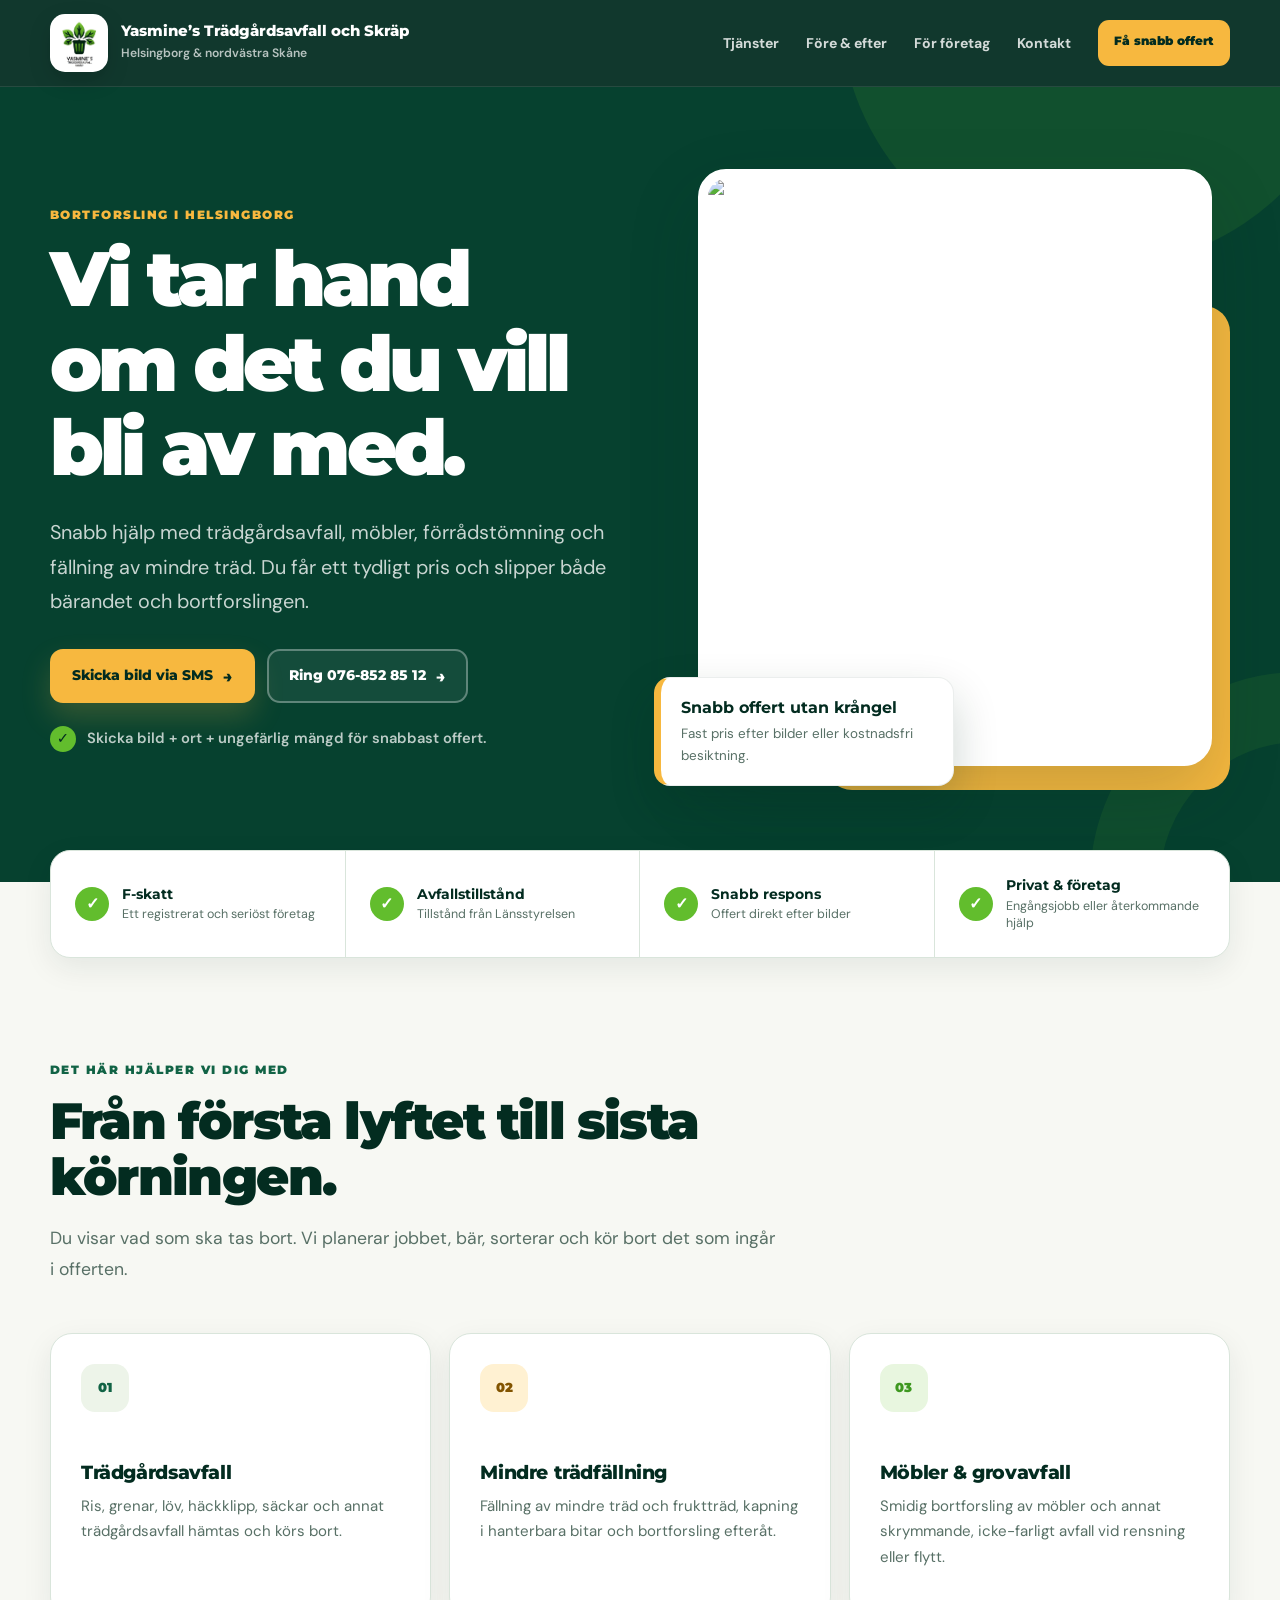
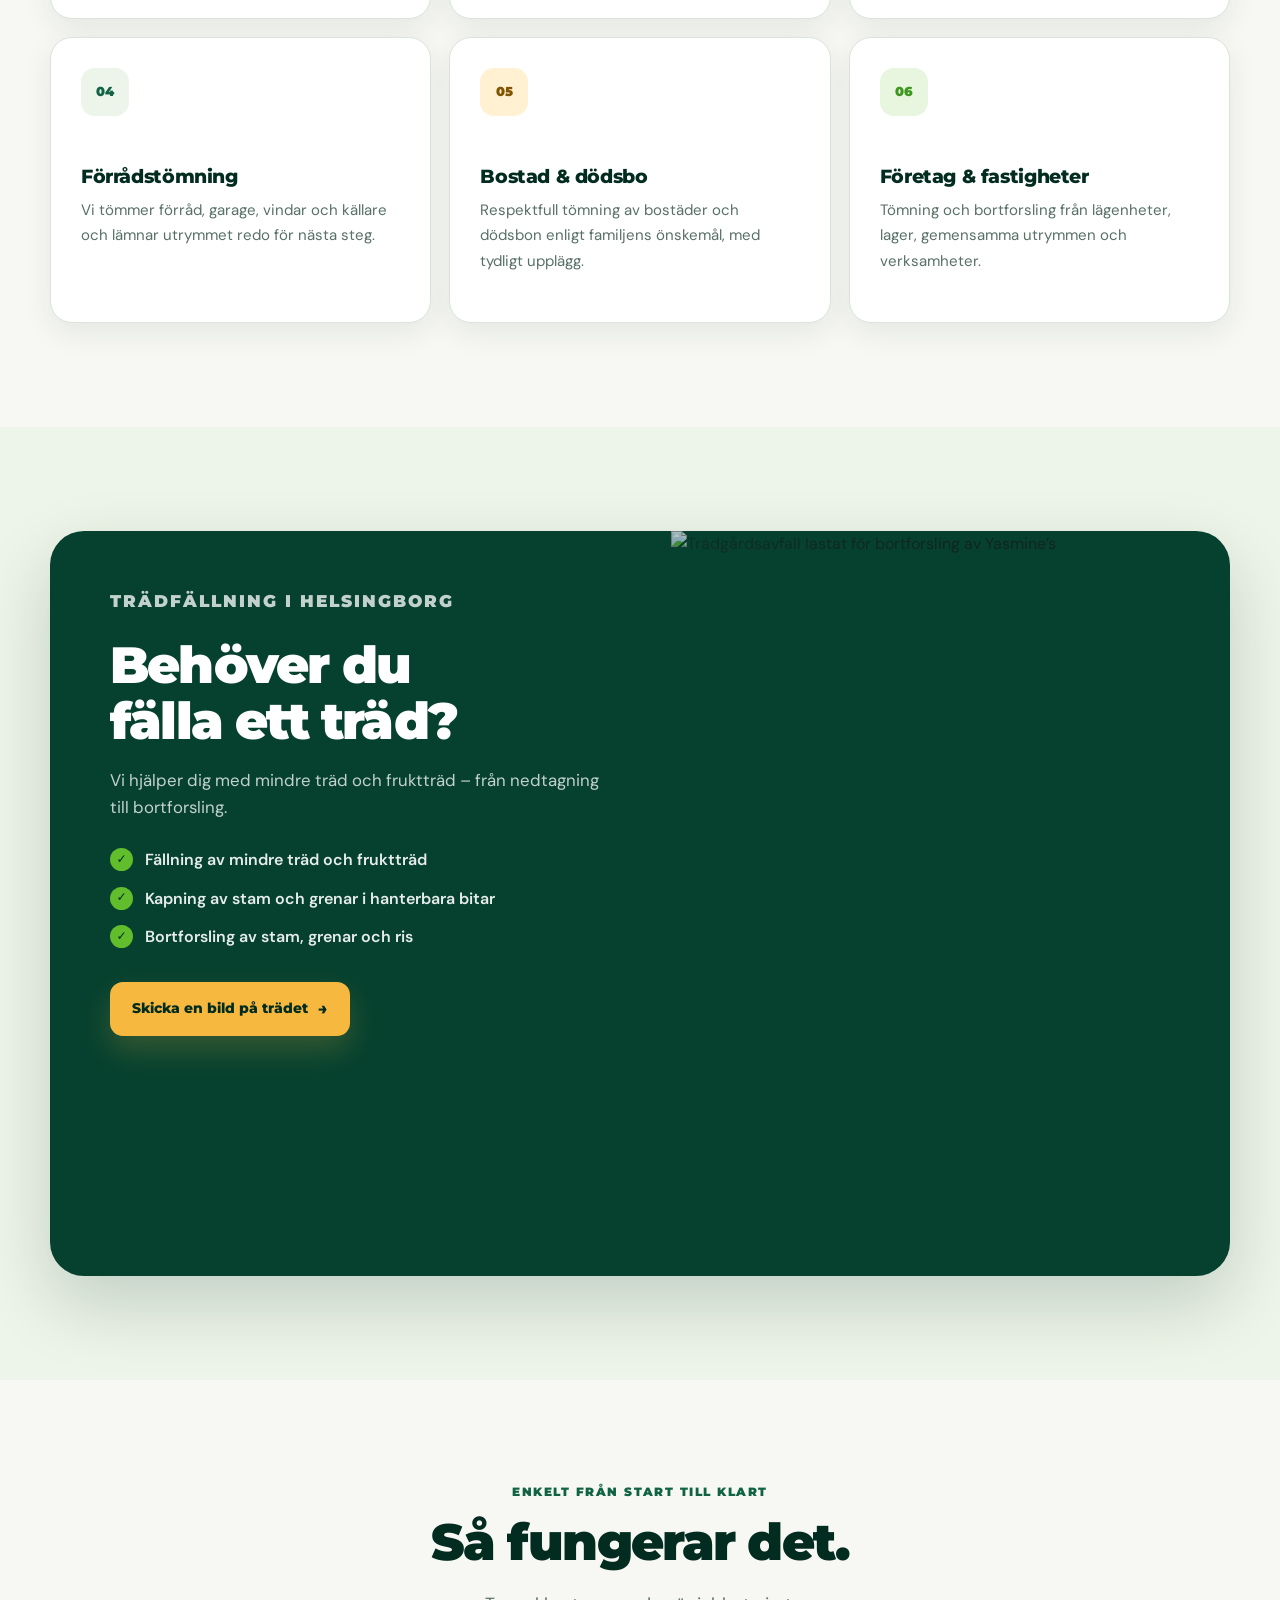
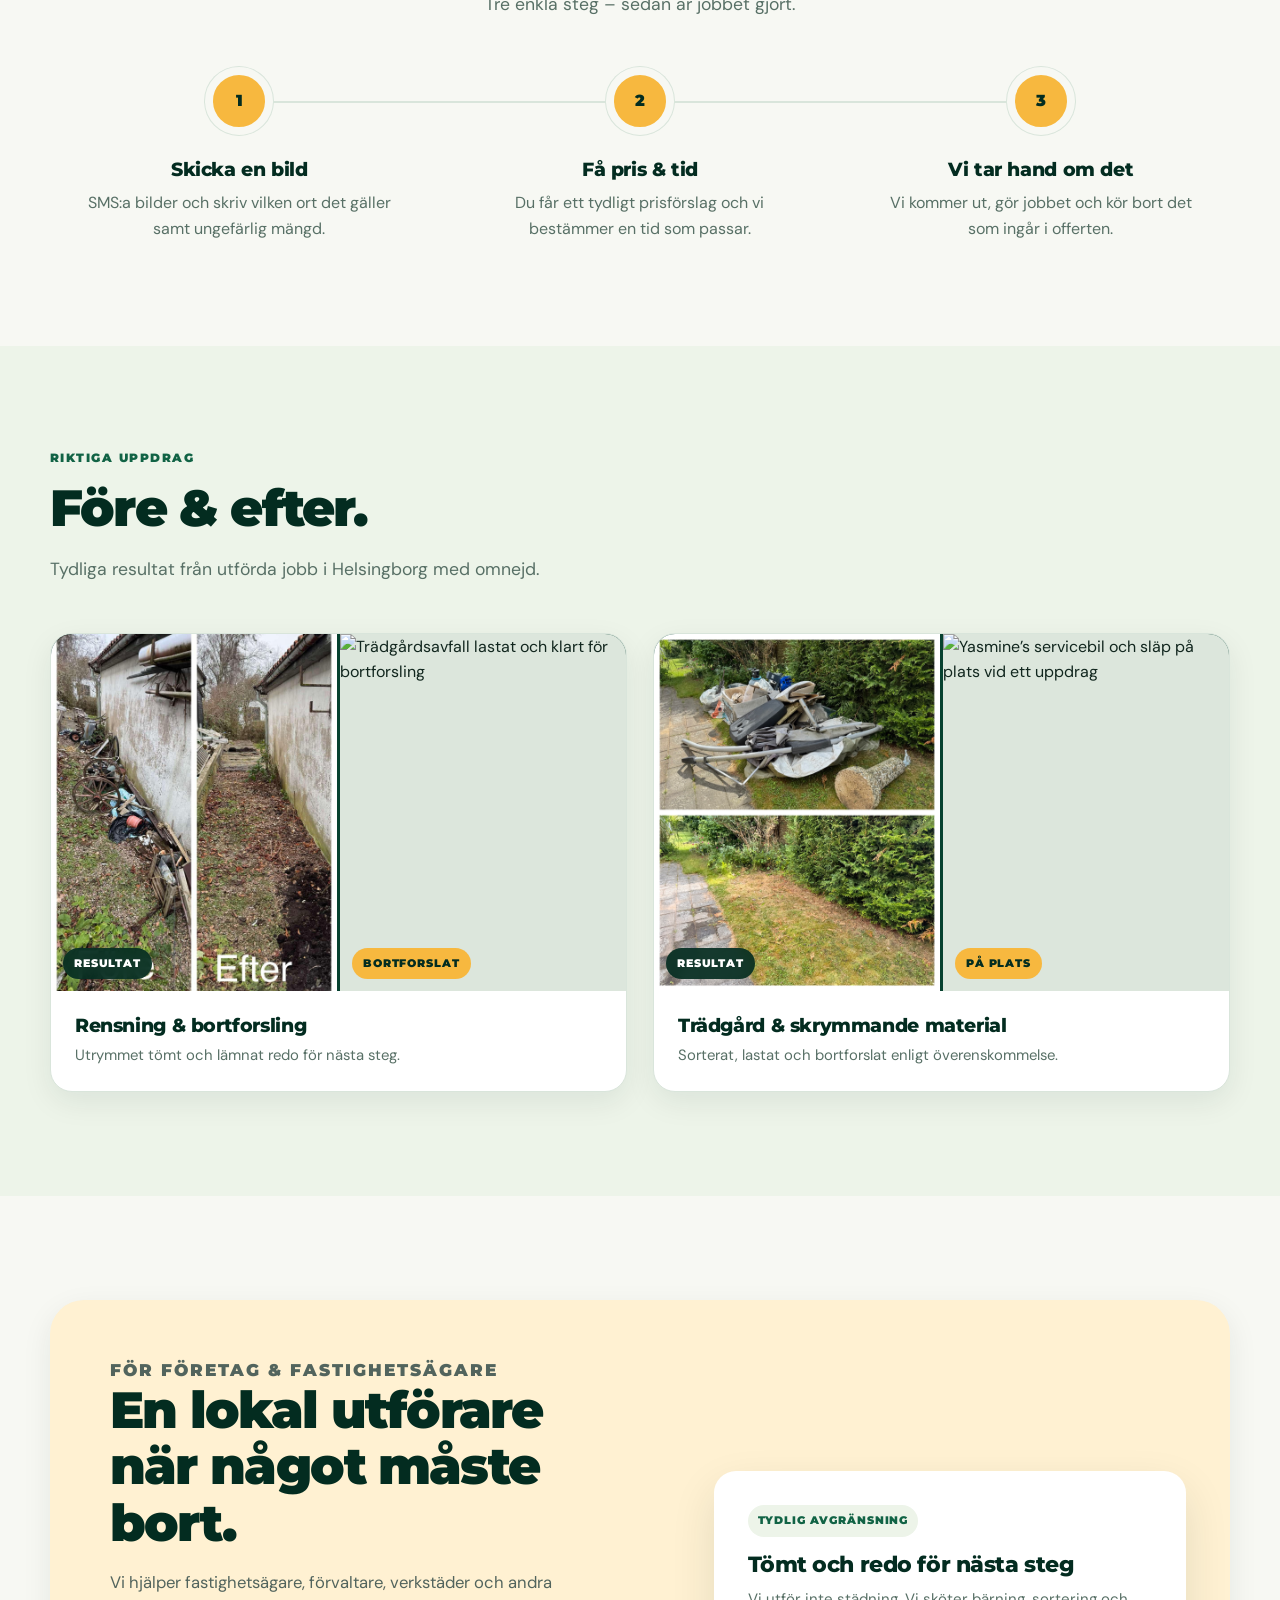
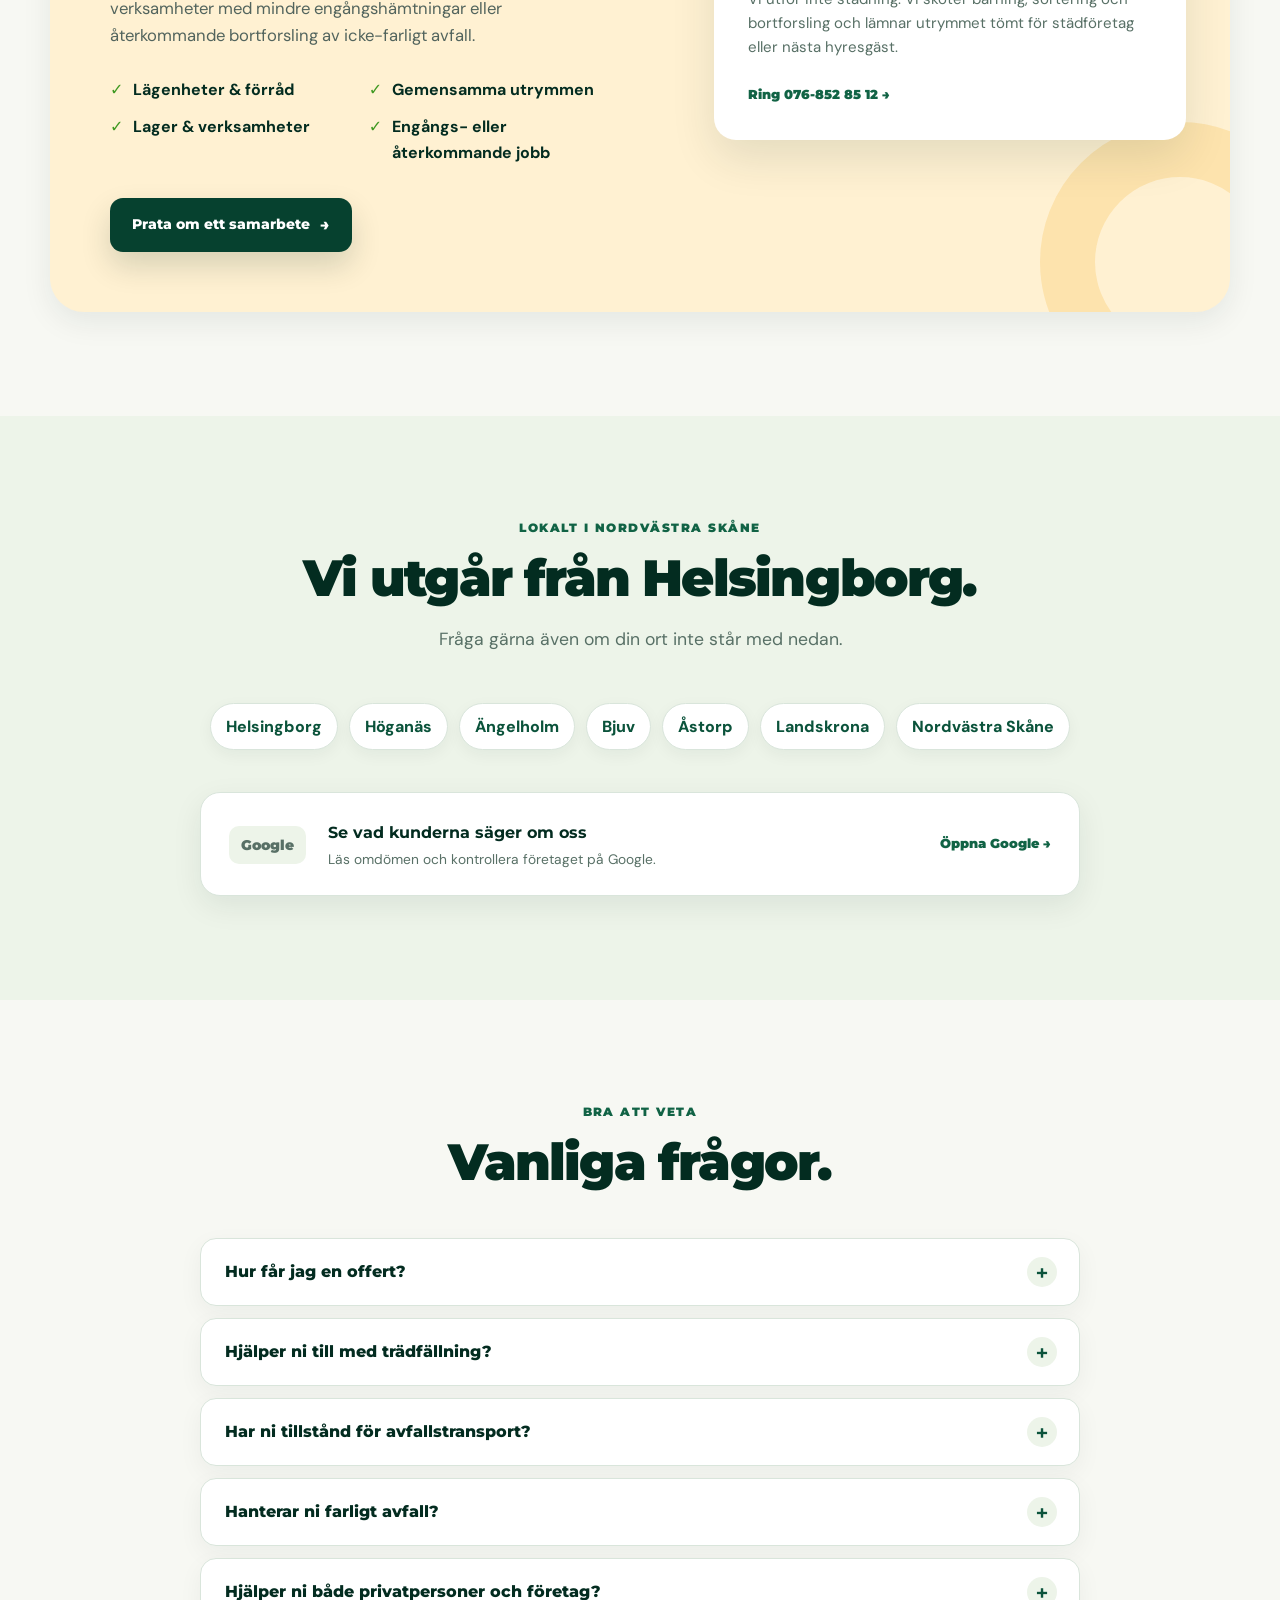
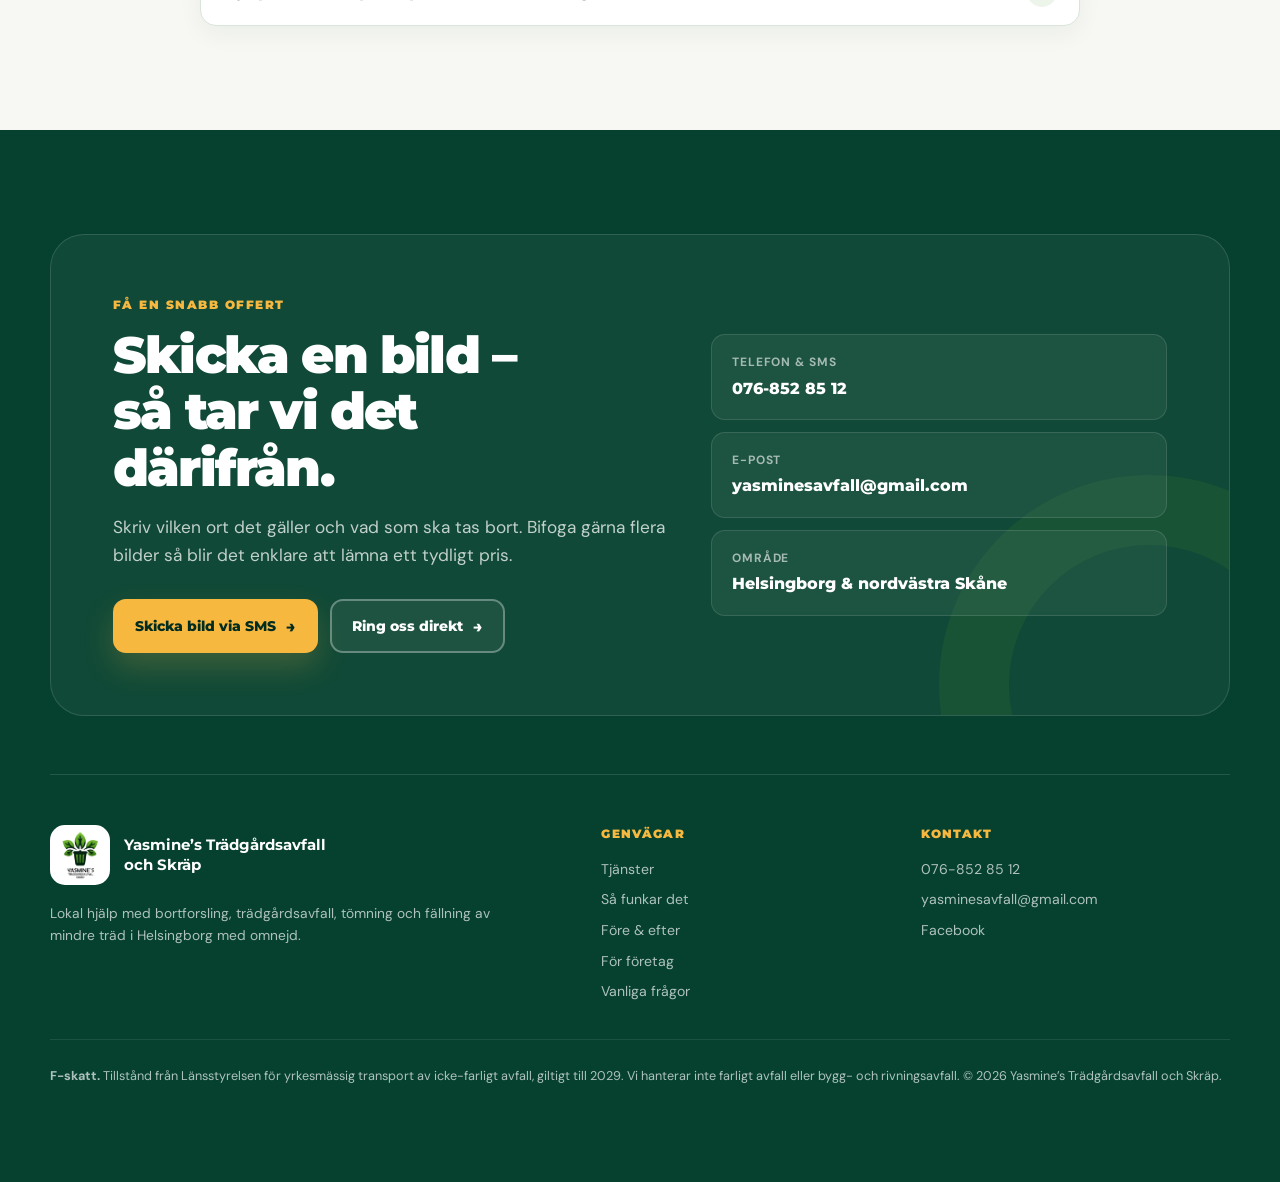
==== commit a085fd13: "Refactor trust-check and trust-item styles" ====
--- a/index.html
+++ b/index.html
@@ -611,16 +611,20 @@
       border-right: 0;
     }
 
-    .trust-check {
+    .trust-item > .trust-check {
       width: 34px;
       height: 34px;
       flex: 0 0 auto;
       display: grid;
       place-items: center;
+      margin: 0;
       border-radius: 50%;
       background: var(--leaf);
       color: var(--white);
+      font-family: Arial, Helvetica, sans-serif;
+      font-size: 1rem;
       font-weight: 900;
+      line-height: 1;
     }
 
     .trust-item strong {
@@ -631,7 +635,7 @@
       line-height: 1.35;
     }
 
-    .trust-item span {
+    .trust-item > span:not(.trust-check) > span {
       display: block;
       margin-top: 3px;
       color: var(--muted);
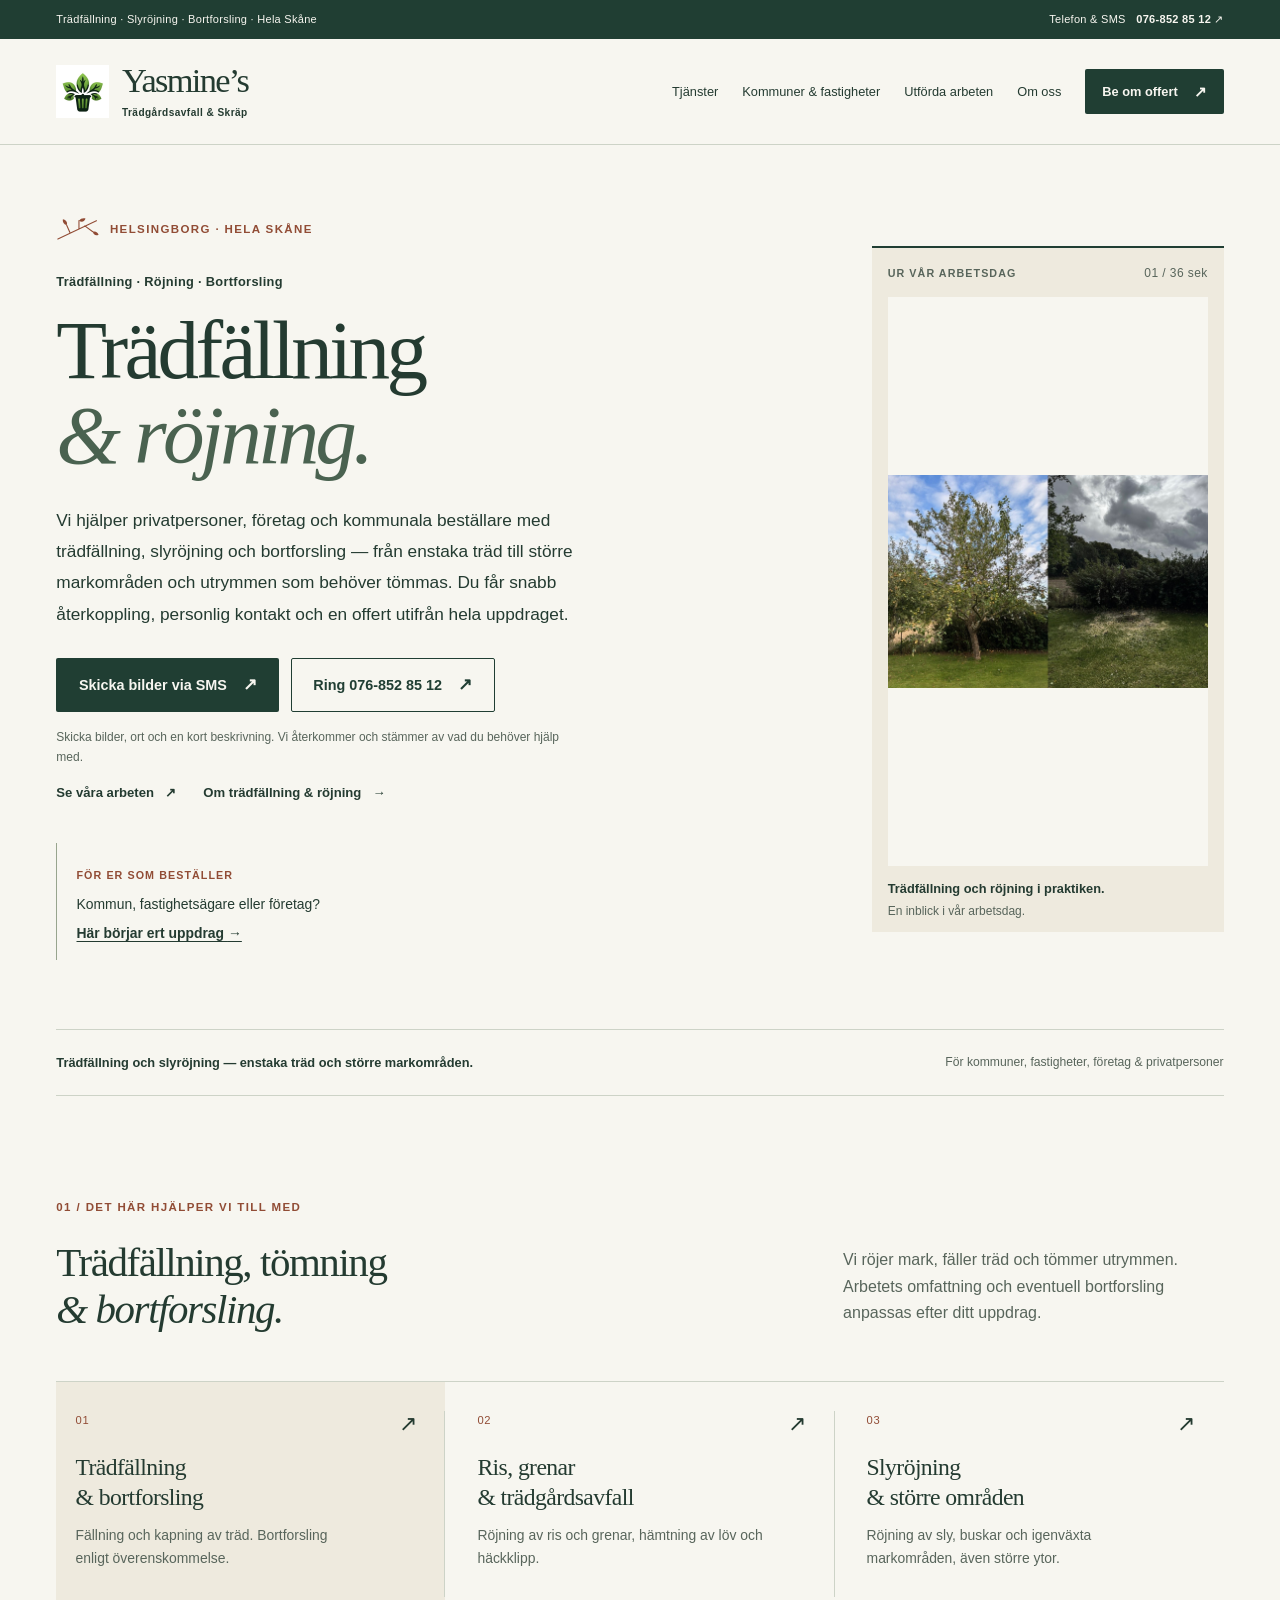
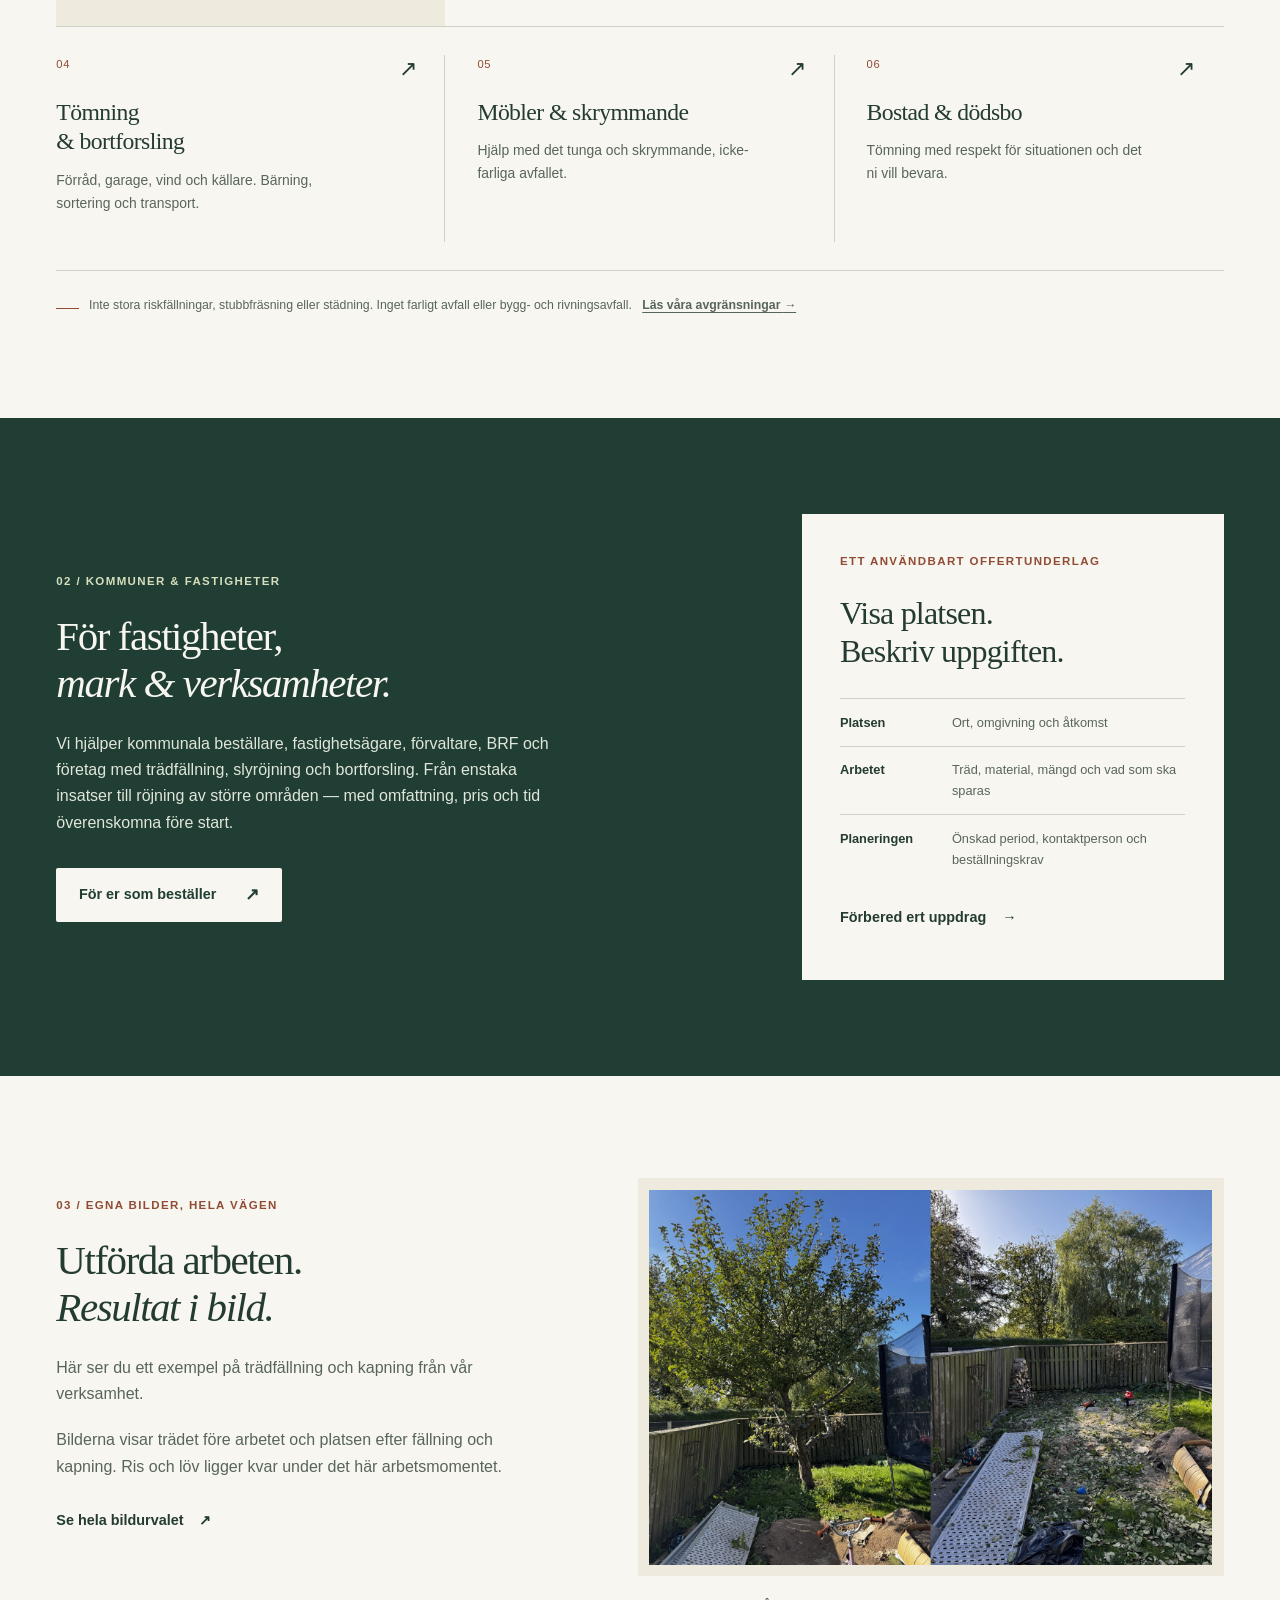
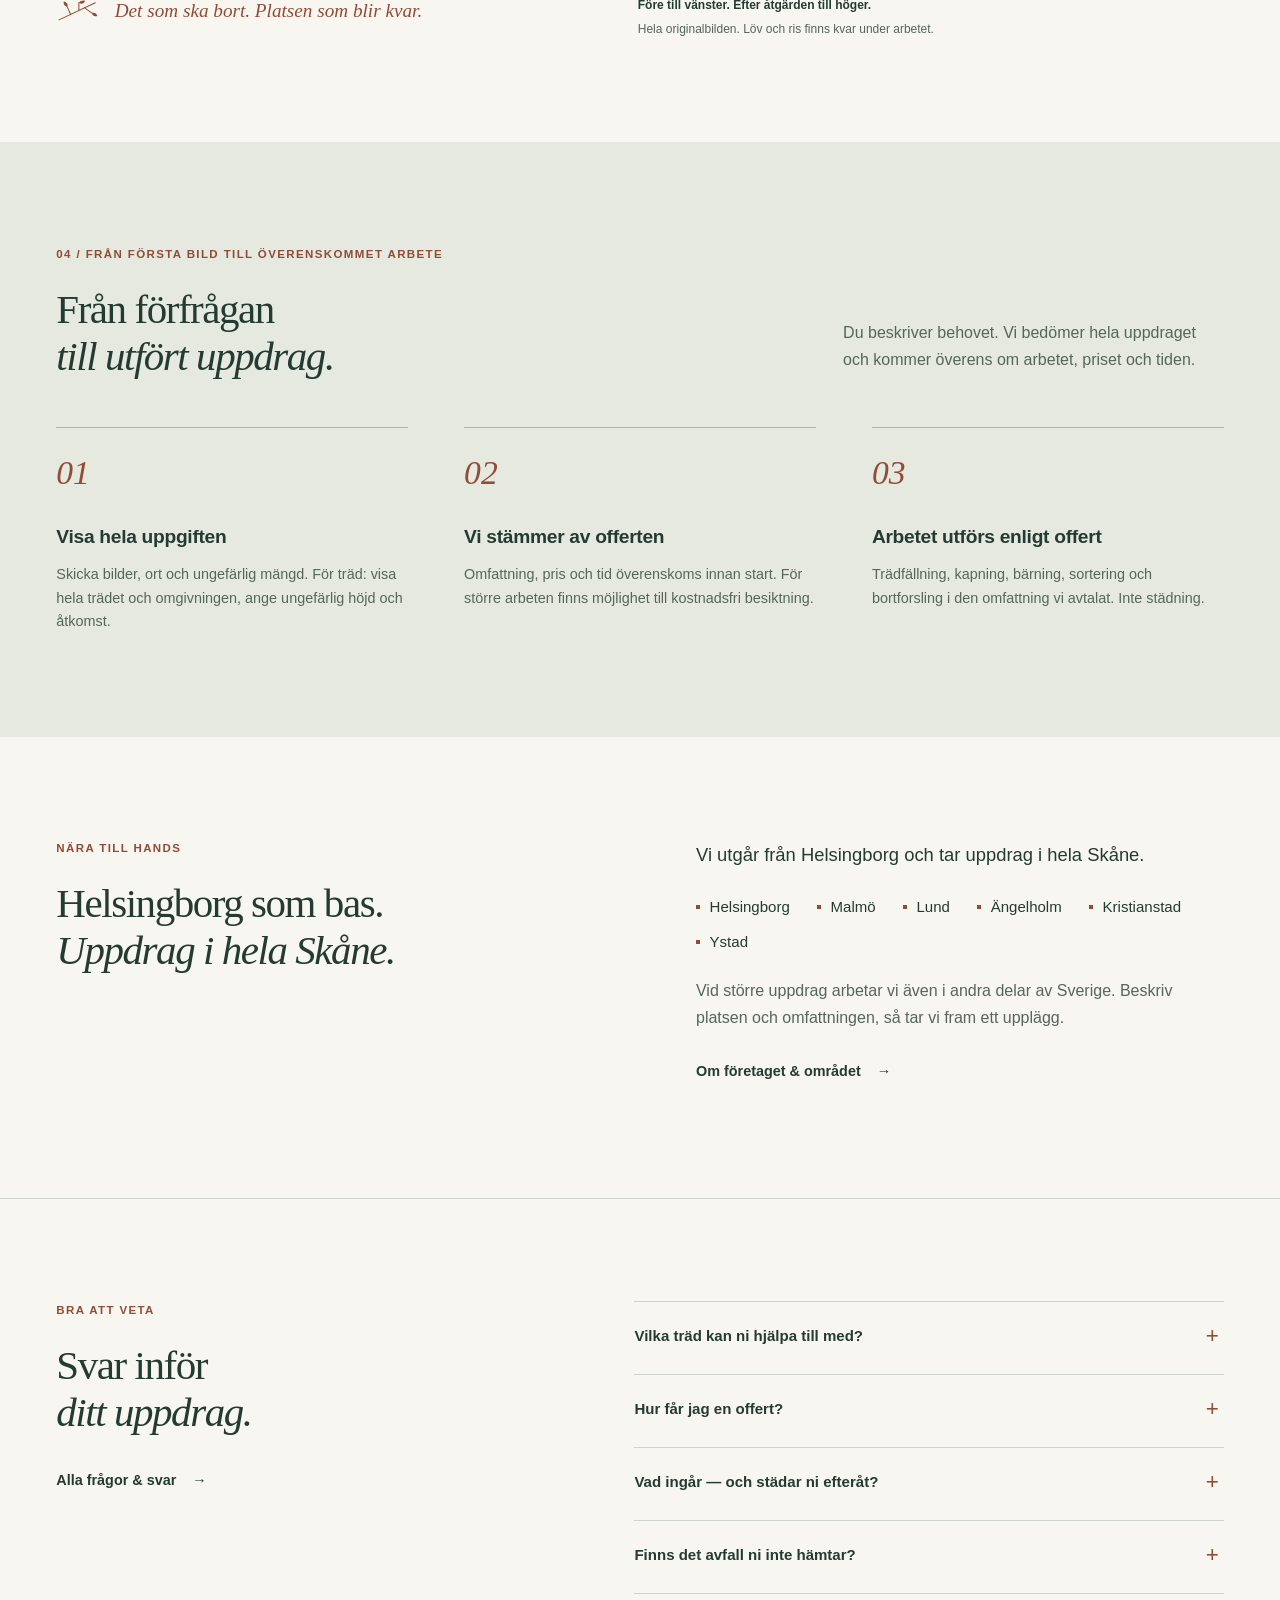
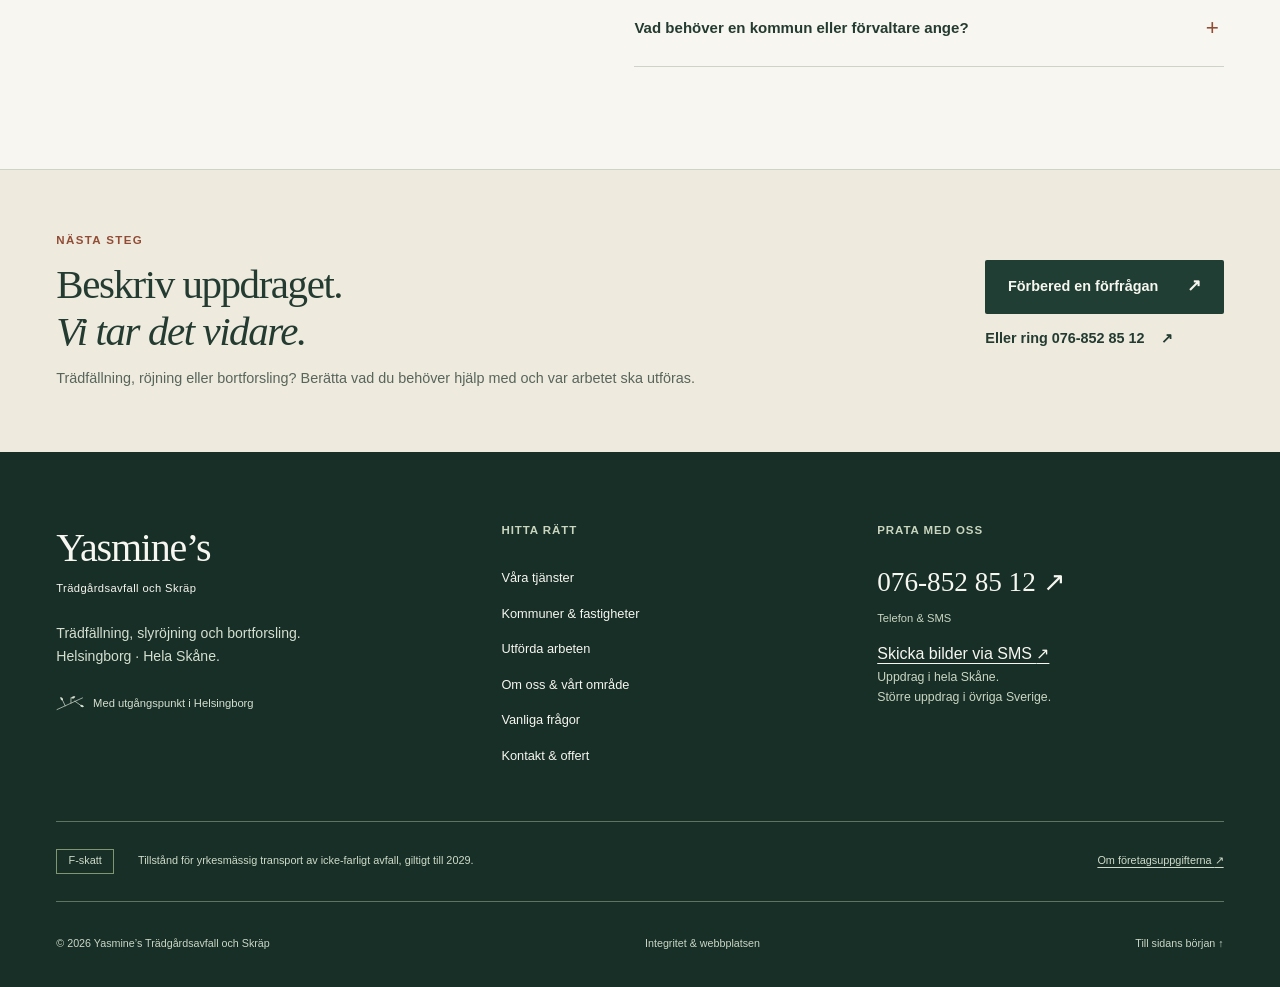
==== commit b510a056: "Publish approved Yasmine website and enable search indexing" ====
--- a/index.html
+++ b/index.html
@@ -1,2282 +1,159 @@
 <!doctype html>
 <html lang="sv">
 <head>
-  <!-- Google Analytics – samma mät-ID som på den tidigare sidan -->
-  <script async src="https://www.googletagmanager.com/gtag/js?id=G-QF8TT9HHHC"></script>
-  <script>
-    window.dataLayer = window.dataLayer || [];
-    function gtag(){dataLayer.push(arguments);}
-    gtag("js", new Date());
-    gtag("config", "G-QF8TT9HHHC");
-  </script>
-
   <meta charset="utf-8">
   <meta name="viewport" content="width=device-width, initial-scale=1">
-  <meta name="theme-color" content="#06412f">
   <meta name="robots" content="index, follow">
-
-  <title>Bortforsling & trädfällning i Helsingborg | Yasmine’s</title>
-  <meta name="description" content="Bortforsling, förrådstömning, trädgårdsavfall och fällning av mindre träd i Helsingborg och nordvästra Skåne. Skicka en bild via SMS för snabb offert.">
+  
   <link rel="canonical" href="https://www.yasmine.nu/">
-  <link rel="icon" type="image/png" href="logo.png">
-
+  <meta property="og:url" content="https://www.yasmine.nu/">
+  <meta name="referrer" content="strict-origin-when-cross-origin">
+  <meta name="theme-color" content="#203e33">
+  <title>Trädfällning, slyröjning &amp; bortforsling i Skåne | Yasmine’s</title>
+  <meta name="description" content="Trädfällning, slyröjning av större områden, tömning och bortforsling. Helsingborg som bas, hela Skåne och större uppdrag i övriga Sverige. Ring eller SMS:a.">
   <meta property="og:locale" content="sv_SE">
   <meta property="og:type" content="website">
-  <meta property="og:title" content="Yasmine’s Trädgårdsavfall och Skräp">
-  <meta property="og:description" content="Snabb och smidig hjälp med bortforsling, tömning, trädgårdsavfall och mindre trädfällning i Helsingborg med omnejd.">
-  <meta property="og:url" content="https://www.yasmine.nu/">
-  <meta property="og:image" content="https://www.yasmine.nu/hero.jpg">
-  <meta property="og:image:alt" content="Yasmine’s servicebil och släp under ett uppdrag">
-
-  <link rel="preconnect" href="https://fonts.googleapis.com">
-  <link rel="preconnect" href="https://fonts.gstatic.com" crossorigin>
-  <link href="https://fonts.googleapis.com/css2?family=DM+Sans:wght@400;500;600;700&family=Montserrat:wght@700;800;900&display=swap" rel="stylesheet">
-  <link rel="preload" href="hero.jpg" as="image" fetchpriority="high">
-
-  <style>
-    :root {
-      --forest-950: #032c20;
-      --forest-900: #06412f;
-      --forest-800: #0b533b;
-      --forest-700: #116345;
-      --leaf: #62bd2d;
-      --leaf-dark: #3e9820;
-      --gold: #f7b83f;
-      --gold-soft: #fff1d2;
-      --cream: #f7f8f3;
-      --mist: #edf4e9;
-      --white: #ffffff;
-      --ink: #11261e;
-      --muted: #587066;
-      --line: #d9e5db;
-      --shadow-sm: 0 10px 30px rgba(3, 44, 32, 0.08);
-      --shadow-lg: 0 28px 70px rgba(3, 44, 32, 0.18);
-      --radius-sm: 14px;
-      --radius-md: 22px;
-      --radius-lg: 34px;
-      --max: 1180px;
-    }
-
-    *,
-    *::before,
-    *::after {
-      box-sizing: border-box;
-    }
-
-    html {
-      scroll-behavior: smooth;
-      scroll-padding-top: 98px;
-    }
-
-    body {
-      margin: 0;
-      color: var(--ink);
-      background: var(--cream);
-      font-family: "DM Sans", system-ui, -apple-system, BlinkMacSystemFont, "Segoe UI", sans-serif;
-      font-size: 16px;
-      line-height: 1.6;
-      text-rendering: optimizeLegibility;
-      -webkit-font-smoothing: antialiased;
-    }
-
-    body.menu-open {
-      overflow: hidden;
-    }
-
-    img {
-      max-width: 100%;
-      display: block;
-    }
-
-    a {
-      color: inherit;
-      text-decoration: none;
-    }
-
-    button,
-    a {
-      -webkit-tap-highlight-color: transparent;
-    }
-
-    button {
-      font: inherit;
-    }
-
-    :focus-visible {
-      outline: 3px solid var(--gold);
-      outline-offset: 4px;
-    }
-
-    .skip-link {
-      position: fixed;
-      top: 12px;
-      left: 12px;
-      z-index: 9999;
-      padding: 10px 16px;
-      border-radius: 10px;
-      background: var(--white);
-      color: var(--forest-950);
-      font-weight: 800;
-      transform: translateY(-160%);
-      transition: transform 0.2s ease;
-    }
-
-    .skip-link:focus {
-      transform: translateY(0);
-    }
-
-    .container {
-      width: min(100% - 40px, var(--max));
-      margin-inline: auto;
-    }
-
-    .section {
-      padding: 104px 0;
-    }
-
-    .section-soft {
-      background: var(--mist);
-    }
-
-    .eyebrow {
-      margin: 0 0 14px;
-      color: var(--forest-700);
-      font-family: "Montserrat", sans-serif;
-      font-size: 0.78rem;
-      font-weight: 900;
-      letter-spacing: 0.12em;
-      line-height: 1.3;
-      text-transform: uppercase;
-    }
-
-    .eyebrow-light {
-      color: var(--gold);
-    }
-
-    h1,
-    h2,
-    h3 {
-      margin-top: 0;
-      color: var(--forest-950);
-      font-family: "Montserrat", sans-serif;
-      line-height: 1.1;
-    }
-
-    h1 {
-      margin-bottom: 24px;
-      color: var(--white);
-      font-size: clamp(2.55rem, 6vw, 5.35rem);
-      font-weight: 900;
-      letter-spacing: -0.052em;
-      max-width: 10ch;
-    }
-
-    h2 {
-      margin-bottom: 18px;
-      font-size: clamp(2rem, 4vw, 3.3rem);
-      font-weight: 900;
-      letter-spacing: -0.035em;
-    }
-
-    h3 {
-      font-size: 1.2rem;
-      font-weight: 800;
-      letter-spacing: -0.02em;
-    }
-
-    .section-head {
-      max-width: 730px;
-      margin-bottom: 48px;
-    }
-
-    .section-head.center {
-      margin-inline: auto;
-      text-align: center;
-    }
-
-    .section-lead {
-      margin: 0;
-      color: var(--muted);
-      font-size: 1.1rem;
-      line-height: 1.75;
-    }
-
-    .btn {
-      min-height: 54px;
-      display: inline-flex;
-      align-items: center;
-      justify-content: center;
-      gap: 10px;
-      padding: 14px 20px;
-      border: 2px solid transparent;
-      border-radius: 13px;
-      font-family: "Montserrat", sans-serif;
-      font-size: 0.9rem;
-      font-weight: 800;
-      line-height: 1.2;
-      text-align: center;
-      cursor: pointer;
-      transition: transform 0.2s ease, box-shadow 0.2s ease, background 0.2s ease;
-    }
-
-    .btn:hover {
-      transform: translateY(-2px);
-    }
-
-    .btn::after {
-      content: "→";
-      font-size: 1.1em;
-      transition: transform 0.2s ease;
-    }
-
-    .btn:hover::after {
-      transform: translateX(3px);
-    }
-
-    .btn-gold {
-      background: var(--gold);
-      color: var(--forest-950);
-      box-shadow: 0 14px 30px rgba(247, 184, 63, 0.2);
-    }
-
-    .btn-gold:hover {
-      background: #ffc44f;
-      box-shadow: 0 18px 34px rgba(247, 184, 63, 0.28);
-    }
-
-    .btn-light {
-      border-color: rgba(255, 255, 255, 0.32);
-      background: rgba(255, 255, 255, 0.06);
-      color: var(--white);
-    }
-
-    .btn-light:hover {
-      background: rgba(255, 255, 255, 0.13);
-    }
-
-    .btn-forest {
-      background: var(--forest-900);
-      color: var(--white);
-      box-shadow: 0 14px 30px rgba(3, 44, 32, 0.16);
-    }
-
-    .btn-forest:hover {
-      background: var(--forest-800);
-    }
-
-    .site-header {
-      position: sticky;
-      top: 0;
-      z-index: 1000;
-      border-bottom: 1px solid rgba(255, 255, 255, 0.09);
-      background: rgba(3, 44, 32, 0.94);
-      color: var(--white);
-      backdrop-filter: blur(16px);
-    }
-
-    .header-inner {
-      min-height: 86px;
-      display: flex;
-      align-items: center;
-      justify-content: space-between;
-      gap: 24px;
-    }
-
-    .brand {
-      min-width: 0;
-      display: flex;
-      align-items: center;
-      gap: 13px;
-    }
-
-    .brand-logo {
-      width: 58px;
-      height: 58px;
-      flex: 0 0 auto;
-      display: grid;
-      place-items: center;
-      overflow: hidden;
-      border-radius: 15px;
-      background: var(--white);
-      box-shadow: 0 8px 22px rgba(0, 0, 0, 0.16);
-    }
-
-    .brand-logo img {
-      width: 100%;
-      height: 100%;
-      object-fit: contain;
-      padding: 5px;
-    }
-
-    .brand-copy {
-      min-width: 0;
-    }
-
-    .brand-name {
-      display: block;
-      overflow: hidden;
-      color: var(--white);
-      font-family: "Montserrat", sans-serif;
-      font-size: 0.92rem;
-      font-weight: 800;
-      line-height: 1.15;
-      text-overflow: ellipsis;
-      white-space: nowrap;
-    }
-
-    .brand-place {
-      display: block;
-      margin-top: 4px;
-      color: rgba(255, 255, 255, 0.7);
-      font-size: 0.76rem;
-      font-weight: 600;
-    }
-
-    .desktop-nav {
-      display: flex;
-      align-items: center;
-      gap: 27px;
-    }
-
-    .desktop-nav > a:not(.header-cta) {
-      position: relative;
-      color: rgba(255, 255, 255, 0.82);
-      font-size: 0.88rem;
-      font-weight: 700;
-    }
-
-    .desktop-nav > a:not(.header-cta)::after {
-      content: "";
-      position: absolute;
-      right: 0;
-      bottom: -7px;
-      left: 0;
-      height: 2px;
-      border-radius: 4px;
-      background: var(--gold);
-      transform: scaleX(0);
-      transition: transform 0.2s ease;
-    }
-
-    .desktop-nav > a:not(.header-cta):hover {
-      color: var(--white);
-    }
-
-    .desktop-nav > a:not(.header-cta):hover::after {
-      transform: scaleX(1);
-    }
-
-    .header-cta {
-      min-height: 46px;
-      padding: 11px 16px;
-      border-radius: 11px;
-      background: var(--gold);
-      color: var(--forest-950);
-      font-family: "Montserrat", sans-serif;
-      font-size: 0.78rem;
-      font-weight: 900;
-    }
-
-    .menu-button {
-      width: 48px;
-      height: 48px;
-      display: none;
-      place-items: center;
-      border: 1px solid rgba(255, 255, 255, 0.2);
-      border-radius: 12px;
-      background: transparent;
-      color: var(--white);
-      cursor: pointer;
-    }
-
-    .menu-icon,
-    .menu-icon::before,
-    .menu-icon::after {
-      width: 21px;
-      height: 2px;
-      display: block;
-      border-radius: 3px;
-      background: currentColor;
-      transition: transform 0.2s ease, opacity 0.2s ease;
-    }
-
-    .menu-icon {
-      position: relative;
-    }
-
-    .menu-icon::before,
-    .menu-icon::after {
-      content: "";
-      position: absolute;
-      left: 0;
-    }
-
-    .menu-icon::before {
-      top: -7px;
-    }
-
-    .menu-icon::after {
-      top: 7px;
-    }
-
-    .menu-button[aria-expanded="true"] .menu-icon {
-      background: transparent;
-    }
-
-    .menu-button[aria-expanded="true"] .menu-icon::before {
-      top: 0;
-      transform: rotate(45deg);
-    }
-
-    .menu-button[aria-expanded="true"] .menu-icon::after {
-      top: 0;
-      transform: rotate(-45deg);
-    }
-
-    .mobile-menu {
-      display: none;
-    }
-
-    .hero {
-      position: relative;
-      overflow: hidden;
-      background: var(--forest-900);
-      color: var(--white);
-    }
-
-    .hero::before,
-    .hero::after {
-      content: "";
-      position: absolute;
-      border-radius: 50%;
-      pointer-events: none;
-    }
-
-    .hero::before {
-      width: 520px;
-      height: 520px;
-      top: -340px;
-      right: -80px;
-      background: rgba(98, 189, 45, 0.12);
-    }
-
-    .hero::after {
-      width: 420px;
-      height: 420px;
-      right: -230px;
-      bottom: -210px;
-      border: 70px solid rgba(98, 189, 45, 0.1);
-    }
-
-    .hero-grid {
-      position: relative;
-      z-index: 1;
-      min-height: 720px;
-      display: grid;
-      grid-template-columns: minmax(0, 1.04fr) minmax(380px, 0.96fr);
-      align-items: center;
-      gap: 72px;
-      padding: 82px 0 92px;
-    }
-
-    .hero-copy {
-      max-width: 650px;
-    }
-
-    .hero-text {
-      max-width: 610px;
-      margin: 0 0 30px;
-      color: rgba(255, 255, 255, 0.78);
-      font-size: clamp(1.05rem, 1.8vw, 1.24rem);
-      line-height: 1.75;
-    }
-
-    .hero-actions {
-      display: flex;
-      flex-wrap: wrap;
-      gap: 12px;
-    }
-
-    .offer-tip {
-      display: flex;
-      align-items: center;
-      gap: 11px;
-      margin: 23px 0 0;
-      color: rgba(255, 255, 255, 0.73);
-      font-size: 0.92rem;
-      font-weight: 600;
-    }
-
-    .offer-tip::before {
-      content: "✓";
-      width: 26px;
-      height: 26px;
-      flex: 0 0 auto;
-      display: grid;
-      place-items: center;
-      border-radius: 50%;
-      background: var(--leaf);
-      color: var(--forest-950);
-      font-weight: 900;
-    }
-
-    .hero-visual {
-      position: relative;
-      padding: 0 18px 24px 0;
-    }
-
-    .hero-image-frame {
-      position: relative;
-      overflow: hidden;
-      aspect-ratio: 4 / 4.65;
-      border: 10px solid var(--white);
-      border-radius: 28px;
-      background: var(--white);
-      box-shadow: var(--shadow-lg);
-    }
-
-    .hero-image-frame img {
-      width: 100%;
-      height: 100%;
-      object-fit: cover;
-    }
-
-    .hero-visual::after {
-      content: "";
-      position: absolute;
-      z-index: -1;
-      right: 0;
-      bottom: 0;
-      width: 76%;
-      height: 78%;
-      border-radius: 26px;
-      background: var(--gold);
-    }
-
-    .hero-card {
-      position: absolute;
-      left: -44px;
-      bottom: 4px;
-      width: min(300px, 72%);
-      padding: 19px 20px;
-      border: 1px solid rgba(3, 44, 32, 0.08);
-      border-left: 7px solid var(--gold);
-      border-radius: 16px;
-      background: var(--white);
-      color: var(--ink);
-      box-shadow: 0 20px 45px rgba(3, 44, 32, 0.2);
-    }
-
-    .hero-card strong {
-      display: block;
-      color: var(--forest-950);
-      font-family: "Montserrat", sans-serif;
-      font-size: 0.98rem;
-      line-height: 1.35;
-    }
-
-    .hero-card span {
-      display: block;
-      margin-top: 5px;
-      color: var(--muted);
-      font-size: 0.84rem;
-    }
-
-    .trust-strip {
-      position: relative;
-      z-index: 4;
-      margin-top: -32px;
-    }
-
-    .trust-grid {
-      display: grid;
-      grid-template-columns: repeat(4, 1fr);
-      overflow: hidden;
-      border: 1px solid var(--line);
-      border-radius: 20px;
-      background: var(--white);
-      box-shadow: var(--shadow-sm);
-    }
-
-    .trust-item {
-      min-height: 106px;
-      display: flex;
-      align-items: center;
-      gap: 13px;
-      padding: 22px 24px;
-      border-right: 1px solid var(--line);
-    }
-
-    .trust-item:last-child {
-      border-right: 0;
-    }
-
-    .trust-item > .trust-check {
-      width: 34px;
-      height: 34px;
-      flex: 0 0 auto;
-      display: grid;
-      place-items: center;
-      margin: 0;
-      border-radius: 50%;
-      background: var(--leaf);
-      color: var(--white);
-      font-family: Arial, Helvetica, sans-serif;
-      font-size: 1rem;
-      font-weight: 900;
-      line-height: 1;
-    }
-
-    .trust-item strong {
-      display: block;
-      color: var(--forest-950);
-      font-family: "Montserrat", sans-serif;
-      font-size: 0.86rem;
-      line-height: 1.35;
-    }
-
-    .trust-item > span:not(.trust-check) > span {
-      display: block;
-      margin-top: 3px;
-      color: var(--muted);
-      font-size: 0.78rem;
-      line-height: 1.4;
-    }
-
-    .services-grid {
-      display: grid;
-      grid-template-columns: repeat(3, minmax(0, 1fr));
-      gap: 18px;
-    }
-
-    .service-card {
-      position: relative;
-      min-height: 286px;
-      padding: 30px;
-      overflow: hidden;
-      border: 1px solid var(--line);
-      border-radius: var(--radius-md);
-      background: var(--white);
-      box-shadow: var(--shadow-sm);
-      transition: transform 0.25s ease, box-shadow 0.25s ease, border-color 0.25s ease;
-    }
-
-    .service-card:hover {
-      border-color: #bed5c3;
-      box-shadow: 0 20px 45px rgba(3, 44, 32, 0.12);
-      transform: translateY(-5px);
-    }
-
-    .service-number {
-      width: 48px;
-      height: 48px;
-      display: grid;
-      place-items: center;
-      margin-bottom: 50px;
-      border-radius: 14px;
-      background: var(--mist);
-      color: var(--forest-700);
-      font-family: "Montserrat", sans-serif;
-      font-size: 0.84rem;
-      font-weight: 900;
-    }
-
-    .service-card:nth-child(2) .service-number,
-    .service-card:nth-child(5) .service-number {
-      background: var(--gold-soft);
-      color: #825400;
-    }
-
-    .service-card:nth-child(3) .service-number,
-    .service-card:nth-child(6) .service-number {
-      background: #e8f6df;
-      color: var(--leaf-dark);
-    }
-
-    .service-card h3 {
-      margin-bottom: 11px;
-    }
-
-    .service-card p {
-      margin: 0;
-      color: var(--muted);
-      font-size: 0.94rem;
-      line-height: 1.7;
-    }
-
-    .tree-feature {
-      overflow: hidden;
-      display: grid;
-      grid-template-columns: 1fr 0.9fr;
-      border-radius: var(--radius-lg);
-      background: var(--forest-900);
-      box-shadow: var(--shadow-lg);
-    }
-
-    .tree-feature-copy {
-      padding: 60px;
-      color: var(--white);
-    }
-
-    .tree-feature h2 {
-      max-width: 12ch;
-      color: var(--white);
-    }
-
-    .tree-feature p {
-      max-width: 600px;
-      margin: 0 0 24px;
-      color: rgba(255, 255, 255, 0.76);
-      font-size: 1.05rem;
-    }
-
-    .check-list {
-      display: grid;
-      gap: 13px;
-      margin: 26px 0 32px;
-      padding: 0;
-      list-style: none;
-    }
-
-    .check-list li {
-      display: flex;
-      align-items: flex-start;
-      gap: 12px;
-      color: rgba(255, 255, 255, 0.9);
-      font-weight: 600;
-    }
-
-    .check-list li::before {
-      content: "✓";
-      width: 23px;
-      height: 23px;
-      flex: 0 0 auto;
-      display: grid;
-      place-items: center;
-      margin-top: 1px;
-      border-radius: 50%;
-      background: var(--leaf);
-      color: var(--forest-950);
-      font-size: 0.76rem;
-      font-weight: 900;
-    }
-
-    .tree-feature-image {
-      min-height: 540px;
-      position: relative;
-    }
-
-    .tree-feature-image img {
-      width: 100%;
-      height: 100%;
-      object-fit: cover;
-    }
-
-    .tree-feature-image::after {
-      content: "";
-      position: absolute;
-      inset: 0;
-      background: linear-gradient(90deg, rgba(6, 65, 47, 0.32), transparent 45%);
-    }
-
-    .process-grid {
-      position: relative;
-      display: grid;
-      grid-template-columns: repeat(3, 1fr);
-      gap: 22px;
-    }
-
-    .process-grid::before {
-      content: "";
-      position: absolute;
-      top: 34px;
-      right: 15%;
-      left: 15%;
-      height: 2px;
-      background: var(--line);
-    }
-
-    .process-card {
-      position: relative;
-      z-index: 1;
-      padding: 0 24px;
-      text-align: center;
-    }
-
-    .process-number {
-      width: 68px;
-      height: 68px;
-      display: grid;
-      place-items: center;
-      margin: 0 auto 24px;
-      border: 8px solid var(--cream);
-      border-radius: 50%;
-      background: var(--gold);
-      color: var(--forest-950);
-      font-family: "Montserrat", sans-serif;
-      font-size: 1rem;
-      font-weight: 900;
-      box-shadow: 0 0 0 1px var(--line);
-    }
-
-    .process-card h3 {
-      margin-bottom: 10px;
-    }
-
-    .process-card p {
-      margin: 0;
-      color: var(--muted);
-    }
-
-    .results-grid {
-      display: grid;
-      grid-template-columns: repeat(2, minmax(0, 1fr));
-      gap: 26px;
-    }
-
-    .result-card {
-      overflow: hidden;
-      border: 1px solid var(--line);
-      border-radius: var(--radius-md);
-      background: var(--white);
-      box-shadow: var(--shadow-sm);
-    }
-
-    .result-images {
-      display: grid;
-      grid-template-columns: 1fr 1fr;
-      gap: 3px;
-      background: var(--forest-900);
-    }
-
-    .result-image {
-      position: relative;
-      overflow: hidden;
-      aspect-ratio: 4 / 5;
-      background: #dce6dc;
-    }
-
-    .result-image img {
-      width: 100%;
-      height: 100%;
-      object-fit: cover;
-      transition: transform 0.45s ease;
-    }
-
-    .result-card:hover .result-image img {
-      transform: scale(1.035);
-    }
-
-    .result-label {
-      position: absolute;
-      left: 12px;
-      bottom: 12px;
-      padding: 7px 11px;
-      border-radius: 999px;
-      background: rgba(3, 44, 32, 0.9);
-      color: var(--white);
-      font-family: "Montserrat", sans-serif;
-      font-size: 0.68rem;
-      font-weight: 900;
-      letter-spacing: 0.08em;
-      text-transform: uppercase;
-      backdrop-filter: blur(6px);
-    }
-
-    .result-image:last-child .result-label {
-      background: var(--gold);
-      color: var(--forest-950);
-    }
-
-    .result-copy {
-      padding: 24px;
-    }
-
-    .result-copy h3 {
-      margin-bottom: 7px;
-    }
-
-    .result-copy p {
-      margin: 0;
-      color: var(--muted);
-      font-size: 0.93rem;
-    }
-
-    .business-card {
-      position: relative;
-      overflow: hidden;
-      display: grid;
-      grid-template-columns: 1.05fr 0.95fr;
-      border-radius: var(--radius-lg);
-      background: var(--gold-soft);
-      box-shadow: var(--shadow-sm);
-    }
-
-    .business-card::after {
-      content: "";
-      position: absolute;
-      right: -90px;
-      bottom: -90px;
-      width: 280px;
-      height: 280px;
-      border: 55px solid rgba(247, 184, 63, 0.25);
-      border-radius: 50%;
-      pointer-events: none;
-    }
-
-    .business-copy {
-      position: relative;
-      z-index: 1;
-      padding: 60px;
-    }
-
-    .business-copy h2 {
-      max-width: 13ch;
-    }
-
-    .business-copy > p {
-      max-width: 620px;
-      margin: 0;
-      color: #52645d;
-      font-size: 1.04rem;
-    }
-
-    .business-list {
-      display: grid;
-      grid-template-columns: 1fr 1fr;
-      gap: 12px 18px;
-      margin: 28px 0 32px;
-      padding: 0;
-      list-style: none;
-    }
-
-    .business-list li {
-      display: flex;
-      gap: 10px;
-      color: var(--forest-950);
-      font-weight: 700;
-    }
-
-    .business-list li::before {
-      content: "✓";
-      color: var(--leaf-dark);
-      font-weight: 900;
-    }
-
-    .business-aside {
-      position: relative;
-      z-index: 1;
-      display: flex;
-      align-items: center;
-      padding: 44px;
-    }
-
-    .business-note {
-      width: 100%;
-      padding: 34px;
-      border-radius: 22px;
-      background: var(--white);
-      box-shadow: 0 18px 45px rgba(3, 44, 32, 0.11);
-    }
-
-    .business-note .note-label {
-      display: inline-block;
-      margin-bottom: 16px;
-      padding: 7px 10px;
-      border-radius: 999px;
-      background: var(--mist);
-      color: var(--forest-700);
-      font-family: "Montserrat", sans-serif;
-      font-size: 0.68rem;
-      font-weight: 900;
-      letter-spacing: 0.08em;
-      text-transform: uppercase;
-    }
-
-    .business-note h3 {
-      margin-bottom: 10px;
-      font-size: 1.35rem;
-    }
-
-    .business-note p {
-      margin: 0 0 22px;
-      color: var(--muted);
-      font-size: 0.94rem;
-    }
-
-    .areas {
-      display: flex;
-      flex-wrap: wrap;
-      justify-content: center;
-      gap: 11px;
-      margin-top: 32px;
-    }
-
-    .area {
-      padding: 10px 15px;
-      border: 1px solid var(--line);
-      border-radius: 999px;
-      background: var(--white);
-      color: var(--forest-800);
-      font-weight: 800;
-      box-shadow: 0 5px 16px rgba(3, 44, 32, 0.05);
-    }
-
-    .review-link-card {
-      max-width: 880px;
-      display: grid;
-      grid-template-columns: auto 1fr auto;
-      align-items: center;
-      gap: 22px;
-      margin: 42px auto 0;
-      padding: 25px 28px;
-      border: 1px solid var(--line);
-      border-radius: 20px;
-      background: var(--white);
-      box-shadow: var(--shadow-sm);
-    }
-
-    .google-label {
-      padding: 8px 12px;
-      border-radius: 10px;
-      background: var(--mist);
-      color: var(--forest-800);
-      font-family: "Montserrat", sans-serif;
-      font-size: 0.8rem;
-      font-weight: 900;
-      white-space: nowrap;
-    }
-
-    .review-link-card strong {
-      display: block;
-      color: var(--forest-950);
-      font-family: "Montserrat", sans-serif;
-      font-size: 0.98rem;
-    }
-
-    .review-link-card span:not(.stars) {
-      display: block;
-      margin-top: 2px;
-      color: var(--muted);
-      font-size: 0.86rem;
-    }
-
-    .text-link {
-      color: var(--forest-700);
-      font-family: "Montserrat", sans-serif;
-      font-size: 0.82rem;
-      font-weight: 900;
-      white-space: nowrap;
-    }
-
-    .text-link:hover {
-      color: var(--forest-950);
-      text-decoration: underline;
-      text-underline-offset: 4px;
-    }
-
-    .faq-list {
-      max-width: 880px;
-      display: grid;
-      gap: 12px;
-      margin-inline: auto;
-    }
-
-    .faq-item {
-      overflow: hidden;
-      border: 1px solid var(--line);
-      border-radius: 16px;
-      background: var(--white);
-      box-shadow: 0 8px 24px rgba(3, 44, 32, 0.05);
-    }
-
-    .faq-item summary {
-      position: relative;
-      padding: 22px 64px 22px 24px;
-      color: var(--forest-950);
-      font-family: "Montserrat", sans-serif;
-      font-size: 0.98rem;
-      font-weight: 800;
-      line-height: 1.4;
-      cursor: pointer;
-      list-style: none;
-    }
-
-    .faq-item summary::-webkit-details-marker {
-      display: none;
-    }
-
-    .faq-item summary::after {
-      content: "+";
-      position: absolute;
-      top: 50%;
-      right: 22px;
-      width: 30px;
-      height: 30px;
-      display: grid;
-      place-items: center;
-      border-radius: 50%;
-      background: var(--mist);
-      color: var(--forest-800);
-      font-family: "DM Sans", sans-serif;
-      font-size: 1.3rem;
-      font-weight: 700;
-      transform: translateY(-50%);
-    }
-
-    .faq-item[open] summary::after {
-      content: "–";
-      background: var(--gold-soft);
-    }
-
-    .faq-answer {
-      padding: 0 24px 23px;
-      color: var(--muted);
-    }
-
-    .faq-answer p {
-      margin: 0;
-    }
-
-    .contact-section {
-      padding: 104px 0 0;
-      background: var(--forest-900);
-      color: var(--white);
-    }
-
-    .contact-card {
-      position: relative;
-      overflow: hidden;
-      display: grid;
-      grid-template-columns: 1.1fr 0.9fr;
-      gap: 40px;
-      padding: 62px;
-      border: 1px solid rgba(255, 255, 255, 0.13);
-      border-radius: var(--radius-lg);
-      background: rgba(255, 255, 255, 0.045);
-    }
-
-    .contact-card::after {
-      content: "";
-      position: absolute;
-      right: -130px;
-      bottom: -180px;
-      width: 420px;
-      height: 420px;
-      border: 70px solid rgba(98, 189, 45, 0.09);
-      border-radius: 50%;
-      pointer-events: none;
-    }
-
-    .contact-card h2 {
-      max-width: 12ch;
-      color: var(--white);
-    }
-
-    .contact-intro {
-      max-width: 610px;
-      margin: 0;
-      color: rgba(255, 255, 255, 0.74);
-      font-size: 1.08rem;
-    }
-
-    .contact-actions {
-      display: flex;
-      flex-wrap: wrap;
-      gap: 12px;
-      margin-top: 30px;
-    }
-
-    .contact-details {
-      position: relative;
-      z-index: 1;
-      align-self: stretch;
-      display: grid;
-      align-content: center;
-      gap: 12px;
-    }
-
-    .contact-row {
-      padding: 18px 20px;
-      border: 1px solid rgba(255, 255, 255, 0.12);
-      border-radius: 14px;
-      background: rgba(255, 255, 255, 0.055);
-    }
-
-    .contact-row span {
-      display: block;
-      color: rgba(255, 255, 255, 0.6);
-      font-size: 0.75rem;
-      font-weight: 700;
-      letter-spacing: 0.08em;
-      text-transform: uppercase;
-    }
-
-    .contact-row a,
-    .contact-row strong {
-      display: inline-block;
-      margin-top: 3px;
-      color: var(--white);
-      font-family: "Montserrat", sans-serif;
-      font-size: 1rem;
-      font-weight: 800;
-      word-break: break-word;
-    }
-
-    .contact-row a:hover {
-      color: var(--gold);
-    }
-
-    .site-footer {
-      padding: 58px 0 96px;
-      background: var(--forest-900);
-      color: rgba(255, 255, 255, 0.68);
-    }
-
-    .footer-grid {
-      display: grid;
-      grid-template-columns: 1.3fr 0.7fr 0.8fr;
-      gap: 50px;
-      padding-top: 50px;
-      border-top: 1px solid rgba(255, 255, 255, 0.12);
-    }
-
-    .footer-brand {
-      display: flex;
-      align-items: center;
-      gap: 14px;
-    }
-
-    .footer-brand img {
-      width: 60px;
-      height: 60px;
-      padding: 4px;
-      border-radius: 15px;
-      background: var(--white);
-      object-fit: contain;
-    }
-
-    .footer-brand strong {
-      display: block;
-      color: var(--white);
-      font-family: "Montserrat", sans-serif;
-      font-size: 0.94rem;
-      line-height: 1.35;
-    }
-
-    .footer-about {
-      max-width: 450px;
-      margin: 17px 0 0;
-      font-size: 0.86rem;
-    }
-
-    .footer-title {
-      margin: 0 0 14px;
-      color: var(--gold);
-      font-family: "Montserrat", sans-serif;
-      font-size: 0.73rem;
-      font-weight: 900;
-      letter-spacing: 0.1em;
-      text-transform: uppercase;
-    }
-
-    .footer-links {
-      display: grid;
-      gap: 8px;
-      font-size: 0.88rem;
-    }
-
-    .footer-links a:hover {
-      color: var(--white);
-    }
-
-    .legal-note {
-      margin: 36px 0 0;
-      padding-top: 25px;
-      border-top: 1px solid rgba(255, 255, 255, 0.09);
-      font-size: 0.79rem;
-      line-height: 1.7;
-    }
-
-    .mobile-actions {
-      display: none;
-    }
-
-    .menu-open .mobile-actions {
-      opacity: 0;
-      pointer-events: none;
-    }
-
-    @media (max-width: 1080px) {
-      .desktop-nav {
-        gap: 18px;
-      }
-
-      .desktop-nav > a:not(.header-cta) {
-        display: none;
-      }
-
-      .hero-grid {
-        gap: 50px;
-      }
-
-      .trust-grid {
-        grid-template-columns: 1fr 1fr;
-      }
-
-      .trust-item:nth-child(2) {
-        border-right: 0;
-      }
-
-      .trust-item:nth-child(-n + 2) {
-        border-bottom: 1px solid var(--line);
-      }
-    }
-
-    @media (max-width: 900px) {
-      .section {
-        padding: 82px 0;
-      }
-
-      .desktop-nav {
-        display: none;
-      }
-
-      .menu-button {
-        display: grid;
-      }
-
-      .mobile-menu {
-        position: fixed;
-        inset: 86px 0 0;
-        z-index: 999;
-        display: block;
-        padding: 22px 20px 130px;
-        overflow-y: auto;
-        background: var(--forest-950);
-        color: var(--white);
-        opacity: 0;
-        pointer-events: none;
-        transform: translateY(-12px);
-        transition: opacity 0.2s ease, transform 0.2s ease;
-      }
-
-      .mobile-menu.open {
-        opacity: 1;
-        pointer-events: auto;
-        transform: translateY(0);
-      }
-
-      .mobile-menu nav {
-        display: grid;
-      }
-
-      .mobile-menu nav > a:not(.btn) {
-        padding: 18px 2px;
-        border-bottom: 1px solid rgba(255, 255, 255, 0.1);
-        font-family: "Montserrat", sans-serif;
-        font-size: 1.05rem;
-        font-weight: 800;
-      }
-
-      .mobile-menu .btn {
-        margin-top: 22px;
-      }
-
-      .hero-grid {
-        min-height: auto;
-        grid-template-columns: 1fr;
-        gap: 58px;
-        padding: 72px 0 96px;
-      }
-
-      .hero-copy {
-        max-width: 740px;
-      }
-
-      h1 {
-        max-width: 11ch;
-      }
-
-      .hero-visual {
-        width: min(570px, 94%);
-        margin-inline: auto;
-      }
-
-      .hero-image-frame {
-        aspect-ratio: 5 / 4;
-      }
-
-      .services-grid {
-        grid-template-columns: 1fr 1fr;
-      }
-
-      .tree-feature,
-      .business-card,
-      .contact-card {
-        grid-template-columns: 1fr;
-      }
-
-      .tree-feature-image {
-        min-height: 420px;
-        order: -1;
-      }
-
-      .tree-feature-image::after {
-        background: linear-gradient(0deg, rgba(6, 65, 47, 0.28), transparent 50%);
-      }
-
-      .tree-feature-copy,
-      .business-copy {
-        padding: 46px;
-      }
-
-      .business-aside {
-        padding: 0 46px 46px;
-      }
-
-      .contact-card {
-        padding: 46px;
-      }
-
-      .footer-grid {
-        grid-template-columns: 1fr 1fr;
-      }
-
-      .footer-main {
-        grid-column: 1 / -1;
-      }
-    }
-
-    @media (max-width: 660px) {
-      .container {
-        width: min(100% - 28px, var(--max));
-      }
-
-      .section {
-        padding: 70px 0;
-      }
-
-      .section-head {
-        margin-bottom: 34px;
-      }
-
-      h1 {
-        font-size: clamp(2.45rem, 13vw, 3.65rem);
-      }
-
-      h2 {
-        font-size: clamp(1.85rem, 9vw, 2.6rem);
-      }
-
-      .brand-logo {
-        width: 50px;
-        height: 50px;
-        border-radius: 13px;
-      }
-
-      .brand-name {
-        max-width: 205px;
-        font-size: 0.78rem;
-      }
-
-      .brand-place {
-        font-size: 0.68rem;
-      }
-
-      .header-inner {
-        min-height: 76px;
-      }
-
-      .mobile-menu {
-        inset: 76px 0 0;
-      }
-
-      .hero-grid {
-        padding: 59px 0 82px;
-      }
-
-      .hero-text {
-        font-size: 1rem;
-      }
-
-      .hero-actions {
-        display: grid;
-      }
-
-      .hero-actions .btn {
-        width: 100%;
-      }
-
-      .hero-visual {
-        width: 100%;
-        padding: 0 10px 18px 0;
-      }
-
-      .hero-image-frame {
-        aspect-ratio: 4 / 4.4;
-        border-width: 7px;
-        border-radius: 22px;
-      }
-
-      .hero-card {
-        left: 13px;
-        bottom: -8px;
-        width: calc(100% - 45px);
-      }
-
-      .trust-strip {
-        margin-top: -22px;
-      }
-
-      .trust-grid {
-        grid-template-columns: 1fr;
-      }
-
-      .trust-item {
-        min-height: 88px;
-        padding: 17px 19px;
-        border-right: 0;
-        border-bottom: 1px solid var(--line);
-      }
-
-      .trust-item:nth-child(3) {
-        border-bottom: 1px solid var(--line);
-      }
-
-      .trust-item:last-child {
-        border-bottom: 0;
-      }
-
-      .services-grid,
-      .results-grid {
-        grid-template-columns: 1fr;
-      }
-
-      .service-card {
-        min-height: 0;
-        padding: 24px;
-      }
-
-      .service-number {
-        margin-bottom: 32px;
-      }
-
-      .tree-feature-copy,
-      .business-copy,
-      .contact-card {
-        padding: 34px 25px;
-      }
-
-      .tree-feature-image {
-        min-height: 320px;
-      }
-
-      .process-grid {
-        grid-template-columns: 1fr;
-        gap: 36px;
-      }
-
-      .process-grid::before {
-        display: none;
-      }
-
-      .process-card {
-        padding: 0 12px;
-      }
-
-      .process-number {
-        margin-bottom: 17px;
-      }
-
-      .business-list {
-        grid-template-columns: 1fr;
-      }
-
-      .business-aside {
-        padding: 0 25px 25px;
-      }
-
-      .business-note {
-        padding: 25px;
-      }
-
-      .review-link-card {
-        grid-template-columns: 1fr;
-        gap: 10px;
-        padding: 22px;
-        text-align: center;
-      }
-
-      .contact-section {
-        padding-top: 70px;
-      }
-
-      .contact-actions {
-        display: grid;
-      }
-
-      .contact-actions .btn {
-        width: 100%;
-      }
-
-      .contact-details {
-        margin-top: 6px;
-      }
-
-      .footer-grid {
-        grid-template-columns: 1fr;
-        gap: 35px;
-      }
-
-      .footer-main {
-        grid-column: auto;
-      }
-
-      .site-footer {
-        padding-bottom: 118px;
-      }
-
-      .mobile-actions {
-        position: fixed;
-        right: 10px;
-        bottom: 10px;
-        left: 10px;
-        z-index: 1100;
-        display: grid;
-        grid-template-columns: 0.8fr 1.2fr;
-        gap: 8px;
-        padding: 8px;
-        border: 1px solid rgba(3, 44, 32, 0.1);
-        border-radius: 16px;
-        background: rgba(255, 255, 255, 0.95);
-        box-shadow: 0 16px 40px rgba(3, 44, 32, 0.22);
-        backdrop-filter: blur(12px);
-      }
-
-      .mobile-actions a {
-        min-height: 48px;
-        display: grid;
-        place-items: center;
-        border-radius: 11px;
-        font-family: "Montserrat", sans-serif;
-        font-size: 0.77rem;
-        font-weight: 900;
-        text-align: center;
-      }
-
-      .mobile-call {
-        background: var(--mist);
-        color: var(--forest-900);
-      }
-
-      .mobile-sms {
-        background: var(--gold);
-        color: var(--forest-950);
-      }
-    }
-
-    @media (prefers-reduced-motion: reduce) {
-      html {
-        scroll-behavior: auto;
-      }
-
-      *,
-      *::before,
-      *::after {
-        scroll-behavior: auto !important;
-        transition-duration: 0.01ms !important;
-        animation-duration: 0.01ms !important;
-        animation-iteration-count: 1 !important;
-      }
-    }
-  </style>
-
-  <script type="application/ld+json">
-  {
-    "@context": "https://schema.org",
-    "@type": "LocalBusiness",
-    "name": "Yasmine’s Trädgårdsavfall och Skräp",
-    "url": "https://www.yasmine.nu/",
-    "image": "https://www.yasmine.nu/hero.jpg",
-    "logo": "https://www.yasmine.nu/logo.png",
-    "telephone": "+46768528512",
-    "email": "yasminesavfall@gmail.com",
-    "areaServed": [
-      "Helsingborg",
-      "Höganäs",
-      "Ängelholm",
-      "Bjuv",
-      "Åstorp",
-      "Nordvästra Skåne"
-    ],
-    "priceRange": "Offert",
-    "sameAs": [
-      "https://www.facebook.com/p/Yasmines-tr%C3%A4dg%C3%A5rdsavfall-och-skr%C3%A4p-61566173922771/"
-    ],
-    "hasOfferCatalog": {
-      "@type": "OfferCatalog",
-      "name": "Tjänster",
-      "itemListElement": [
-        {
-          "@type": "Offer",
-          "itemOffered": {
-            "@type": "Service",
-            "name": "Bortforsling av trädgårdsavfall"
-          }
-        },
-        {
-          "@type": "Offer",
-          "itemOffered": {
-            "@type": "Service",
-            "name": "Fällning av mindre träd och fruktträd"
-          }
-        },
-        {
-          "@type": "Offer",
-          "itemOffered": {
-            "@type": "Service",
-            "name": "Förråds- och bostadstömning"
-          }
-        },
-        {
-          "@type": "Offer",
-          "itemOffered": {
-            "@type": "Service",
-            "name": "Bortforsling av möbler och grovavfall"
-          }
-        }
-      ]
-    }
-  }
-  </script>
-
-  <script type="application/ld+json">
-  {
-    "@context": "https://schema.org",
-    "@type": "FAQPage",
-    "mainEntity": [
-      {
-        "@type": "Question",
-        "name": "Hur får jag en offert?",
-        "acceptedAnswer": {
-          "@type": "Answer",
-          "text": "Skicka ett SMS med bild, ort och ungefärlig mängd. Yasmine’s återkommer med prisförslag och en tid som passar."
-        }
-      },
-      {
-        "@type": "Question",
-        "name": "Hjälper ni till med trädfällning?",
-        "acceptedAnswer": {
-          "@type": "Answer",
-          "text": "Ja, Yasmine’s hjälper till med fällning av mindre träd och fruktträd samt kapning och bortforsling."
-        }
-      },
-      {
-        "@type": "Question",
-        "name": "Har ni tillstånd för avfallstransport?",
-        "acceptedAnswer": {
-          "@type": "Answer",
-          "text": "Ja, Yasmine’s har tillstånd från Länsstyrelsen för yrkesmässig transport av icke-farligt avfall. Tillståndet gäller till 2029."
-        }
-      },
-      {
-        "@type": "Question",
-        "name": "Hanterar ni farligt avfall eller bygg- och rivningsavfall?",
-        "acceptedAnswer": {
-          "@type": "Answer",
-          "text": "Nej. Yasmine’s hanterar inte farligt avfall eller bygg- och rivningsavfall."
-        }
-      }
-    ]
-  }
-  </script>
+  <meta property="og:site_name" content="Yasmine’s Trädgårdsavfall och Skräp">
+  <meta property="og:title" content="Trädfällning, slyröjning &amp; bortforsling i Skåne | Yasmine’s">
+  <meta property="og:description" content="Trädfällning, slyröjning av större områden, tömning och bortforsling. Helsingborg som bas, hela Skåne och större uppdrag i övriga Sverige. Ring eller SMS:a.">
+  <meta property="og:image" content="https://www.yasmine.nu/assets/media/IMG_7236.jpeg">
+  <meta property="og:image:width" content="1536">
+  <meta property="og:image:height" content="1024">
+  <meta property="og:image:alt" content="Yasmine’s hela originalkollage med fruktträd före och efter åtgärden, med löv och ris kvar under arbetet.">
+  <meta name="twitter:card" content="summary_large_image">
+  <link rel="icon" type="image/png" sizes="64x64" href="assets/images/favicon.png">
+  <link rel="apple-touch-icon" sizes="180x180" href="assets/images/apple-touch-icon.png">
+  <link rel="stylesheet" href="assets/css/site.css">
+  
+  <script defer src="assets/js/core.js"></script>
+  <script defer src="assets/js/app.js"></script>
+  <script defer src="assets/js/video.js"></script>
 </head>
-
-<body>
+<body data-page="index" class="home-page">
   <a class="skip-link" href="#main">Hoppa till innehållet</a>
-
-  <header class="site-header">
-    <div class="container header-inner">
-      <a class="brand" href="#top" aria-label="Yasmine’s – startsida">
-        <span class="brand-logo">
-          <img src="logo.png" alt="" width="1024" height="1024">
-        </span>
-        <span class="brand-copy">
-          <span class="brand-name">Yasmine’s Trädgårdsavfall och Skräp</span>
-          <span class="brand-place">Helsingborg & nordvästra Skåne</span>
-        </span>
-      </a>
-
-      <nav class="desktop-nav" aria-label="Huvudmeny">
-        <a href="#tjanster">Tjänster</a>
-        <a href="#resultat">Före & efter</a>
-        <a href="#foretag">För företag</a>
-        <a href="#kontakt">Kontakt</a>
-        <a class="header-cta" href="sms:+46768528512">Få snabb offert</a>
-      </nav>
-
-      <button class="menu-button" type="button" aria-expanded="false" aria-controls="mobile-menu" aria-label="Öppna menyn">
-        <span class="menu-icon" aria-hidden="true"></span>
-      </button>
-    </div>
-
-  </header>
-
-  <div class="mobile-menu" id="mobile-menu" aria-hidden="true">
-    <nav aria-label="Mobilmeny">
-      <a href="#tjanster">Tjänster</a>
-      <a href="#sa-funkar-det">Så funkar det</a>
-      <a href="#resultat">Före & efter</a>
-      <a href="#foretag">För företag</a>
-      <a href="#fragor">Vanliga frågor</a>
-      <a href="#kontakt">Kontakt</a>
-      <a class="btn btn-gold" href="sms:+46768528512">Skicka bild via SMS</a>
+  <div class="utility-bar"><div class="container utility-inner"><span>Trädfällning · Slyröjning · Bortforsling · Hela Skåne</span><a href="tel:+46768528512">Telefon &amp; SMS <strong>076-852 85 12</strong><span aria-hidden="true"> ↗</span></a></div></div>
+<header class="site-header" id="site-header">
+  <div class="container header-inner">
+    <a class="brand" href="index.html" aria-label="Yasmine’s — till startsidan">
+      <span class="brand-symbol"><img src="assets/images/logo-symbol.jpg" width="180" height="172" alt="" decoding="async"></span>
+      <span class="brand-type"><span class="brand-name">Yasmine’s</span><span class="brand-descriptor">Trädgårdsavfall &amp; Skräp</span></span>
+    </a>
+    <button class="menu-toggle" type="button" aria-controls="site-nav" aria-expanded="false"><span class="menu-label">Meny</span><span class="menu-lines" aria-hidden="true"></span></button>
+    <nav class="site-nav" id="site-nav" aria-label="Huvudnavigation">
+      <a href="tjanster.html">Tjänster</a>
+      <a href="kommuner-fastigheter.html">Kommuner &amp; fastigheter</a>
+      <a href="arbeten.html">Utförda arbeten</a>
+      <a href="om-oss.html">Om oss</a>
+      <a class="button button--green nav-cta" href="kontakt.html#forfragan">Be om offert <span aria-hidden="true">↗</span></a>
+      <a class="mobile-nav-phone" href="tel:+46768528512">Ring 076-852 85 12 <span aria-hidden="true">↗</span></a>
     </nav>
   </div>
+</header>
 
-  <main id="main">
-    <section class="hero" id="top">
-      <div class="container hero-grid">
-        <div class="hero-copy">
-          <p class="eyebrow eyebrow-light">Bortforsling i Helsingborg</p>
-          <h1>Vi tar hand om det du vill bli av med.</h1>
-          <p class="hero-text">
-            Snabb hjälp med trädgårdsavfall, möbler, förrådstömning och fällning av mindre träd. Du får ett tydligt pris och slipper både bärandet och bortforslingen.
-          </p>
+  <main id="main" tabindex="-1">
+    <section class="home-hero" aria-labelledby="hero-title">
+  <div class="container">
+    <div class="hero-grid">
+      <div class="hero-copy">
+        <p class="eyebrow"><span class="branch" aria-hidden="true"></span> Helsingborg · Hela Skåne</p>
+        <p class="hero-kicker">Trädfällning · Röjning · Bortforsling</p>
+        <h1 id="hero-title">Trädfällning<br><em>&amp; röjning.</em></h1>
+        <p class="hero-lead">Vi hjälper privatpersoner, företag och kommunala beställare med trädfällning, slyröjning och bortforsling — från enstaka träd till större markområden och utrymmen som behöver tömmas. Du får snabb återkoppling, personlig kontakt och en offert utifrån hela uppdraget.</p>
+        <div class="hero-actions">
+          <a class="button button--green" href="sms:+46768528512">Skicka bilder via SMS <span aria-hidden="true">↗</span></a>
+          <a class="button button--outline" href="tel:+46768528512" aria-label="Ring Yasmine’s på 076-852 85 12">Ring 076-852 85 12 <span aria-hidden="true">↗</span></a>
+        </div>
+        <p class="hero-note">Skicka bilder, ort och en kort beskrivning. Vi återkommer och stämmer av vad du behöver hjälp med.</p>
+        <div class="hero-editorial-links">
+          <a class="text-link" href="arbeten.html">Se våra arbeten <span aria-hidden="true">↗</span></a>
+          <a class="text-link" href="tjanster.html#mindre-trad">Om trädfällning &amp; röjning <span aria-hidden="true">→</span></a>
+        </div>
+        <div class="hero-client-note"><span class="caption-index">För er som beställer</span><p>Kommun, fastighetsägare eller företag?<br><a href="kommuner-fastigheter.html">Här börjar ert uppdrag <span aria-hidden="true">→</span></a></p></div>
+      </div>
+      <figure class="hero-reel video-shell" data-video data-video-name="startsidans arbetsfilm">
+        <div class="reel-heading"><span class="caption-index">Ur vår arbetsdag</span><span class="reel-duration">01 / 36 sek</span></div>
+        <div class="video-stage">
+          <video id="hero-video" width="512" height="910" autoplay muted loop playsinline preload="metadata" poster="assets/media/IMG_7119.jpeg" aria-label="Yasmine’s egen arbetsfilm, stående original, utan ljud" aria-describedby="hero-film-caption" disablepictureinpicture disableremoteplayback controlslist="nodownload nofullscreen noremoteplayback" tabindex="-1">
+            <source data-src="assets/media/IMG_3987.mp4" type="video/mp4">
+            Arbetsfilm från Yasmine’s.
+          </video>
+        </div>
+        
+        <figcaption id="hero-film-caption"><strong>Trädfällning och röjning i praktiken.</strong><span>En inblick i vår arbetsdag.</span></figcaption>
+        
+        
+        
+      </figure>
+    </div>
+    <div class="hero-baseline"><p>Trädfällning och slyröjning — enstaka träd och större markområden.</p><span>För kommuner, fastigheter, företag &amp; privatpersoner</span></div>
+  </div>
+</section>
 
-          <div class="hero-actions">
-            <a class="btn btn-gold" href="sms:+46768528512">Skicka bild via SMS</a>
-            <a class="btn btn-light" href="tel:+46768528512">Ring 076-852 85 12</a>
-          </div>
+<section class="section services-overview" aria-labelledby="services-title">
+  <div class="container">
+    <div class="section-heading split-heading"><div><p class="eyebrow">01 / Det här hjälper vi till med</p><h2 id="services-title">Trädfällning, tömning<br><em>&amp; bortforsling.</em></h2></div><p>Vi röjer mark, fäller träd och tömmer utrymmen. Arbetets omfattning och eventuell bortforsling anpassas efter ditt uppdrag.</p></div>
+    <div class="service-grid">
+      <a class="service-link service-link--primary" href="tjanster.html#mindre-trad"><span class="service-number">01</span><h3>Trädfällning<br>&amp; bortforsling</h3><p>Fällning och kapning av träd. Bortforsling enligt överenskommelse.</p><span class="service-arrow" aria-hidden="true">↗</span></a>
+      <a class="service-link" href="tjanster.html#tradgardsavfall"><span class="service-number">02</span><h3>Ris, grenar<br>&amp; trädgårdsavfall</h3><p>Röjning av ris och grenar, hämtning av löv och häckklipp.</p><span class="service-arrow" aria-hidden="true">↗</span></a>
+      <a class="service-link" href="tjanster.html#slyrojning"><span class="service-number">03</span><h3>Slyröjning<br>&amp; större områden</h3><p>Röjning av sly, buskar och igenväxta markområden, även större ytor.</p><span class="service-arrow" aria-hidden="true">↗</span></a>
+      <a class="service-link" href="tjanster.html#rojning"><span class="service-number">04</span><h3>Tömning<br>&amp; bortforsling</h3><p>Förråd, garage, vind och källare. Bärning, sortering och transport.</p><span class="service-arrow" aria-hidden="true">↗</span></a>
+      <a class="service-link" href="tjanster.html#mobler"><span class="service-number">05</span><h3>Möbler &amp; skrymmande</h3><p>Hjälp med det tunga och skrymmande, icke-farliga avfallet.</p><span class="service-arrow" aria-hidden="true">↗</span></a>
+      <a class="service-link" href="tjanster.html#bostad-dodsbo"><span class="service-number">06</span><h3>Bostad &amp; dödsbo</h3><p>Tömning med respekt för situationen och det ni vill bevara.</p><span class="service-arrow" aria-hidden="true">↗</span></a>
+    </div>
+    <p class="scope-footnote"><span class="small-rule" aria-hidden="true"></span> Inte stora riskfällningar, stubbfräsning eller städning. Inget farligt avfall eller bygg- och rivningsavfall. <a href="tjanster.html#avgransningar">Läs våra avgränsningar <span aria-hidden="true">→</span></a></p>
+  </div>
+</section>
 
-          <p class="offer-tip">Skicka bild + ort + ungefärlig mängd för snabbast offert.</p>
-        </div>
+<section class="institution-band" aria-labelledby="institution-title">
+  <div class="container institution-grid">
+    <div><p class="eyebrow eyebrow--light">02 / Kommuner &amp; fastigheter</p><h2 id="institution-title">För fastigheter,<br><em>mark &amp; verksamheter.</em></h2><p>Vi hjälper kommunala beställare, fastighetsägare, förvaltare, BRF och företag med trädfällning, slyröjning och bortforsling. Från enstaka insatser till röjning av större områden — med omfattning, pris och tid överenskomna före start.</p><a class="button button--paper" href="kommuner-fastigheter.html">För er som beställer <span aria-hidden="true">↗</span></a></div>
+    <div class="brief-sheet"><p class="eyebrow">Ett användbart offertunderlag</p><h3>Visa platsen.<br>Beskriv uppgiften.</h3><dl><div><dt>Platsen</dt><dd>Ort, omgivning och åtkomst</dd></div><div><dt>Arbetet</dt><dd>Träd, material, mängd och vad som ska sparas</dd></div><div><dt>Planeringen</dt><dd>Önskad period, kontaktperson och beställningskrav</dd></div></dl><a class="text-link" href="kontakt.html?kund=forvaltare&amp;tjanst=osaker#forfragan">Förbered ert uppdrag <span aria-hidden="true">→</span></a></div>
+  </div>
+</section>
 
-        <div class="hero-visual">
-          <div class="hero-image-frame">
-            <img src="hero.jpg" alt="Yasmine’s servicebil och släp under ett uppdrag i Helsingborg" width="4032" height="3024" fetchpriority="high">
-          </div>
-          <div class="hero-card">
-            <strong>Snabb offert utan krångel</strong>
-            <span>Fast pris efter bilder eller kostnadsfri besiktning.</span>
-          </div>
-        </div>
-      </div>
-    </section>
+<section class="section home-work" aria-labelledby="work-title">
+  <div class="container work-feature">
+    <div class="work-intro"><p class="eyebrow">03 / Egna bilder, hela vägen</p><h2 id="work-title">Utförda arbeten.<br><em>Resultat i bild.</em></h2><p>Här ser du ett exempel på trädfällning och kapning från vår verksamhet.</p><p>Bilderna visar trädet före arbetet och platsen efter fällning och kapning. Ris och löv ligger kvar under det här arbetsmomentet.</p><a class="text-link" href="arbeten.html#bild-trad">Se hela bildurvalet <span aria-hidden="true">↗</span></a><div class="work-margin-note"><span class="branch" aria-hidden="true"></span><span>Det som ska bort. Platsen som blir kvar.</span></div></div>
+    <figure class="collage-feature collage-feature--landscape"><a href="arbeten.html#bild-trad" class="collage-preview" aria-label="Se hela originalkollaget med fruktträdet i vårt bildgalleri"><img src="assets/media/IMG_7236.jpeg" width="1536" height="1024" alt="Helt originalkollage: ett fruktträd före åtgärden till vänster, platsen efter fällning och kapning till höger med löv och ris kvar under arbetet." loading="lazy" decoding="async"></a><figcaption><strong>Före till vänster. Efter åtgärden till höger.</strong><span>Hela originalbilden. Löv och ris finns kvar under arbetet.</span></figcaption></figure>
+  </div>
+</section>
 
-    <div class="trust-strip" aria-label="Trygghet och villkor">
-      <div class="container">
-        <div class="trust-grid">
-          <div class="trust-item">
-            <span class="trust-check" aria-hidden="true">✓</span>
-            <span>
-              <strong>F-skatt</strong>
-              <span>Ett registrerat och seriöst företag</span>
-            </span>
-          </div>
-          <div class="trust-item">
-            <span class="trust-check" aria-hidden="true">✓</span>
-            <span>
-              <strong>Avfallstillstånd</strong>
-              <span>Tillstånd från Länsstyrelsen</span>
-            </span>
-          </div>
-          <div class="trust-item">
-            <span class="trust-check" aria-hidden="true">✓</span>
-            <span>
-              <strong>Snabb respons</strong>
-              <span>Offert direkt efter bilder</span>
-            </span>
-          </div>
-          <div class="trust-item">
-            <span class="trust-check" aria-hidden="true">✓</span>
-            <span>
-              <strong>Privat & företag</strong>
-              <span>Engångsjobb eller återkommande hjälp</span>
-            </span>
-          </div>
-        </div>
-      </div>
+<section class="section process-section" aria-labelledby="process-title">
+  <div class="container"><div class="section-heading split-heading"><div><p class="eyebrow">04 / Från första bild till överenskommet arbete</p><h2 id="process-title">Från förfrågan<br><em>till utfört uppdrag.</em></h2></div><p>Du beskriver behovet. Vi bedömer hela uppdraget och kommer överens om arbetet, priset och tiden.</p></div><ol class="process-list"><li><span class="step-number">01</span><h3>Visa hela uppgiften</h3><p>Skicka bilder, ort och ungefärlig mängd. För träd: visa hela trädet och omgivningen, ange ungefärlig höjd och åtkomst.</p></li><li><span class="step-number">02</span><h3>Vi stämmer av offerten</h3><p>Omfattning, pris och tid överenskoms innan start. För större arbeten finns möjlighet till kostnadsfri besiktning.</p></li><li><span class="step-number">03</span><h3>Arbetet utförs enligt offert</h3><p>Trädfällning, kapning, bärning, sortering och bortforsling i den omfattning vi avtalat. Inte städning.</p></li></ol></div>
+</section>
+
+<section class="section home-area" aria-labelledby="area-title"><div class="container area-grid"><div><p class="eyebrow">Nära till hands</p><h2 id="area-title">Helsingborg som bas.<br><em>Uppdrag i hela Skåne.</em></h2></div><div><p class="lead">Vi utgår från Helsingborg och tar uppdrag i hela Skåne.</p><ul class="area-list" aria-label="Exempel på orter i vårt område"><li>Helsingborg</li><li>Malmö</li><li>Lund</li><li>Ängelholm</li><li>Kristianstad</li><li>Ystad</li></ul><p class="muted">Vid större uppdrag arbetar vi även i andra delar av Sverige. Beskriv platsen och omfattningen, så tar vi fram ett upplägg.</p><a class="text-link" href="om-oss.html#arbetsomrade">Om företaget &amp; området <span aria-hidden="true">→</span></a></div></div></section>
+
+<section class="section faq-section" aria-labelledby="faq-title"><div class="container faq-layout"><div><p class="eyebrow">Bra att veta</p><h2 id="faq-title">Svar inför<br><em>ditt uppdrag.</em></h2><a class="text-link" href="om-oss.html#vanliga-fragor">Alla frågor &amp; svar <span aria-hidden="true">→</span></a></div><div class="faq-list">
+  <details><summary>Vilka träd kan ni hjälpa till med?</summary><div class="faq-answer"><p>Vi hjälper till med trädfällning, kapning och bortforsling efter bedömning av trädets läge och omgivning. Vi erbjuder också slyröjning och röjning av större markområden. Visa hela trädet och omgivningen och ange ungefärlig höjd. Vi erbjuder inte stora riskfällningar, klättrande arboristarbete eller stubbfräsning. <a href="tjanster.html#mindre-trad">Läs om tjänstens omfattning.</a></p></div></details>
+  <details><summary>Hur får jag en offert?</summary><div class="faq-answer"><p>Beskriv uppgiften, ange ort och ungefärlig mängd och bifoga gärna bilder via SMS. Du kan <a href="kontakt.html#forfragan">förbereda en förfrågan här på sidan</a>. Vid större arbeten finns möjlighet till kostnadsfri besiktning.</p></div></details>
+  <details><summary>Vad ingår — och städar ni efteråt?</summary><div class="faq-answer"><p>Arbetsmomenten och bortforslingen stäms av i offerten. Vi utför inte städning, flyttstädning eller sanering. Eventuell städning behöver ordnas separat.</p></div></details>
+  <details><summary>Finns det avfall ni inte hämtar?</summary><div class="faq-answer"><p>Ja. Vi hanterar inte farligt avfall eller bygg- och rivningsavfall. Det gäller till exempel kemikalier, färg, oljor, asbest och tryckimpregnerat trä. Fråga oss om du är osäker på ditt material.</p></div></details>
+  <details><summary>Vad behöver en kommun eller förvaltare ange?</summary><div class="faq-answer"><p>Ort, arbetsmoment, mängd, åtkomst, önskad period och kontaktperson. Ta upp särskilda beställnings- eller fakturakrav innan uppdraget bokas. På sidan <a href="kommuner-fastigheter.html#offertunderlag">Kommuner &amp; fastigheter</a> finns en samlad checklista.</p></div></details>
+</div></div></section>
+
+<section class="contact-band" aria-labelledby="contact-band-title"><div class="container contact-band-inner"><div><p class="eyebrow">Nästa steg</p><h2 id="contact-band-title">Beskriv uppdraget.<br><em>Vi tar det vidare.</em></h2><p>Trädfällning, röjning eller bortforsling? Berätta vad du behöver hjälp med och var arbetet ska utföras.</p></div><div class="contact-band-actions"><a class="button button--green" href="kontakt.html#forfragan">Förbered en förfrågan <span aria-hidden="true">↗</span></a><a class="text-link" href="tel:+46768528512">Eller ring 076-852 85 12 <span aria-hidden="true">↗</span></a></div></div></section>
+
+  </main>
+  <footer class="site-footer">
+  <div class="container">
+    <div class="footer-main">
+      <div class="footer-brand"><a class="footer-name" href="index.html">Yasmine’s<span class="footer-descriptor">Trädgårdsavfall och Skräp</span></a><p>Trädfällning, slyröjning och bortforsling.<br>Helsingborg · Hela Skåne.</p><span class="footer-place"><span class="branch" aria-hidden="true"></span> Med utgångspunkt i Helsingborg</span></div>
+      <nav class="footer-nav" aria-label="Genvägar i sidfoten"><h2>Hitta rätt</h2><a href="tjanster.html">Våra tjänster</a><a href="kommuner-fastigheter.html">Kommuner &amp; fastigheter</a><a href="arbeten.html">Utförda arbeten</a><a href="om-oss.html">Om oss &amp; vårt område</a><a href="om-oss.html#vanliga-fragor">Vanliga frågor</a><a href="kontakt.html">Kontakt &amp; offert</a></nav>
+      <div class="footer-contact"><h2>Prata med oss</h2><a class="footer-phone" href="tel:+46768528512">076-852 85 12 <span aria-hidden="true">↗</span></a><span class="footer-small">Telefon &amp; SMS</span><a class="footer-sms" href="sms:+46768528512">Skicka bilder via SMS <span aria-hidden="true">↗</span></a><p>Uppdrag i hela Skåne.<br>Större uppdrag i övriga Sverige.</p></div>
     </div>
+    <div class="footer-facts"><span>F-skatt</span><span>Tillstånd för yrkesmässig transport av icke-farligt avfall, giltigt till 2029.</span><a href="om-oss.html#foretagsuppgifter">Om företagsuppgifterna <span aria-hidden="true">↗</span></a></div>
+    <div class="footer-bottom"><span>© 2026 Yasmine’s Trädgårdsavfall och Skräp</span><a href="integritet.html">Integritet &amp; webbplatsen</a><a href="#main">Till sidans början <span aria-hidden="true">↑</span></a></div>
+  </div>
+</footer>
 
-    <section class="section" id="tjanster">
-      <div class="container">
-        <div class="section-head">
-          <p class="eyebrow">Det här hjälper vi dig med</p>
-          <h2>Från första lyftet till sista körningen.</h2>
-          <p class="section-lead">
-            Du visar vad som ska tas bort. Vi planerar jobbet, bär, sorterar och kör bort det som ingår i offerten.
-          </p>
-        </div>
-
-        <div class="services-grid">
-          <article class="service-card">
-            <span class="service-number">01</span>
-            <h3>Trädgårdsavfall</h3>
-            <p>Ris, grenar, löv, häckklipp, säckar och annat trädgårdsavfall hämtas och körs bort.</p>
-          </article>
-
-          <article class="service-card">
-            <span class="service-number">02</span>
-            <h3>Mindre trädfällning</h3>
-            <p>Fällning av mindre träd och fruktträd, kapning i hanterbara bitar och bortforsling efteråt.</p>
-          </article>
-
-          <article class="service-card">
-            <span class="service-number">03</span>
-            <h3>Möbler & grovavfall</h3>
-            <p>Smidig bortforsling av möbler och annat skrymmande, icke-farligt avfall vid rensning eller flytt.</p>
-          </article>
-
-          <article class="service-card">
-            <span class="service-number">04</span>
-            <h3>Förrådstömning</h3>
-            <p>Vi tömmer förråd, garage, vindar och källare och lämnar utrymmet redo för nästa steg.</p>
-          </article>
-
-          <article class="service-card">
-            <span class="service-number">05</span>
-            <h3>Bostad & dödsbo</h3>
-            <p>Respektfull tömning av bostäder och dödsbon enligt familjens önskemål, med tydligt upplägg.</p>
-          </article>
-
-          <article class="service-card">
-            <span class="service-number">06</span>
-            <h3>Företag & fastigheter</h3>
-            <p>Tömning och bortforsling från lägenheter, lager, gemensamma utrymmen och verksamheter.</p>
-          </article>
-        </div>
-      </div>
-    </section>
-
-    <section class="section section-soft" aria-labelledby="tree-title">
-      <div class="container">
-        <div class="tree-feature">
-          <div class="tree-feature-copy">
-            <p class="eyebrow eyebrow-light">Trädfällning i Helsingborg</p>
-            <h2 id="tree-title">Behöver du fälla ett träd?</h2>
-            <p>Vi hjälper dig med mindre träd och fruktträd – från nedtagning till bortforsling.</p>
-
-            <ul class="check-list">
-              <li>Fällning av mindre träd och fruktträd</li>
-              <li>Kapning av stam och grenar i hanterbara bitar</li>
-              <li>Bortforsling av stam, grenar och ris</li>
-            </ul>
-
-            <a class="btn btn-gold" href="sms:+46768528512">Skicka en bild på trädet</a>
-          </div>
-
-          <div class="tree-feature-image">
-            <img src="after1.jpg" alt="Trädgårdsavfall lastat för bortforsling av Yasmine’s" width="4284" height="5712" loading="lazy">
-          </div>
-        </div>
-      </div>
-    </section>
-
-    <section class="section" id="sa-funkar-det">
-      <div class="container">
-        <div class="section-head center">
-          <p class="eyebrow">Enkelt från start till klart</p>
-          <h2>Så fungerar det.</h2>
-          <p class="section-lead">Tre enkla steg – sedan är jobbet gjort.</p>
-        </div>
-
-        <div class="process-grid">
-          <article class="process-card">
-            <span class="process-number">1</span>
-            <h3>Skicka en bild</h3>
-            <p>SMS:a bilder och skriv vilken ort det gäller samt ungefärlig mängd.</p>
-          </article>
-
-          <article class="process-card">
-            <span class="process-number">2</span>
-            <h3>Få pris & tid</h3>
-            <p>Du får ett tydligt prisförslag och vi bestämmer en tid som passar.</p>
-          </article>
-
-          <article class="process-card">
-            <span class="process-number">3</span>
-            <h3>Vi tar hand om det</h3>
-            <p>Vi kommer ut, gör jobbet och kör bort det som ingår i offerten.</p>
-          </article>
-        </div>
-      </div>
-    </section>
-
-    <section class="section section-soft" id="resultat">
-      <div class="container">
-        <div class="section-head">
-          <p class="eyebrow">Riktiga uppdrag</p>
-          <h2>Före & efter.</h2>
-          <p class="section-lead">Tydliga resultat från utförda jobb i Helsingborg med omnejd.</p>
-        </div>
-
-        <div class="results-grid">
-          <article class="result-card">
-            <div class="result-images">
-              <div class="result-image">
-                <img src="before1.jpg" alt="Före- och efterbild från rensning vid en fastighet" width="1280" height="1920" loading="lazy">
-                <span class="result-label">Resultat</span>
-              </div>
-              <div class="result-image">
-                <img src="after1.jpg" alt="Trädgårdsavfall lastat och klart för bortforsling" width="4284" height="5712" loading="lazy">
-                <span class="result-label">Bortforslat</span>
-              </div>
-            </div>
-            <div class="result-copy">
-              <h3>Rensning & bortforsling</h3>
-              <p>Utrymmet tömt och lämnat redo för nästa steg.</p>
-            </div>
-          </article>
-
-          <article class="result-card">
-            <div class="result-images">
-              <div class="result-image">
-                <img src="before2.jpg" alt="Före- och efterbild från bortforsling av skrymmande material" width="1290" height="1612" loading="lazy">
-                <span class="result-label">Resultat</span>
-              </div>
-              <div class="result-image">
-                <img src="after2.jpg" alt="Yasmine’s servicebil och släp på plats vid ett uppdrag" width="4284" height="5712" loading="lazy">
-                <span class="result-label">På plats</span>
-              </div>
-            </div>
-            <div class="result-copy">
-              <h3>Trädgård & skrymmande material</h3>
-              <p>Sorterat, lastat och bortforslat enligt överenskommelse.</p>
-            </div>
-          </article>
-        </div>
-      </div>
-    </section>
-
-    <section class="section" id="foretag">
-      <div class="container">
-        <div class="business-card">
-          <div class="business-copy">
-            <p class="eyebrow">För företag & fastighetsägare</p>
-            <h2>En lokal utförare när något måste bort.</h2>
-            <p>
-              Vi hjälper fastighetsägare, förvaltare, verkstäder och andra verksamheter med mindre engångshämtningar eller återkommande bortforsling av icke-farligt avfall.
-            </p>
-
-            <ul class="business-list">
-              <li>Lägenheter & förråd</li>
-              <li>Gemensamma utrymmen</li>
-              <li>Lager & verksamheter</li>
-              <li>Engångs- eller återkommande jobb</li>
-            </ul>
-
-            <a class="btn btn-forest" href="mailto:yasminesavfall@gmail.com?subject=F%C3%B6rfr%C3%A5gan%20om%20f%C3%B6retagstj%C3%A4nst">Prata om ett samarbete</a>
-          </div>
-
-          <aside class="business-aside" aria-label="Information för företag">
-            <div class="business-note">
-              <span class="note-label">Tydlig avgränsning</span>
-              <h3>Tömt och redo för nästa steg</h3>
-              <p>Vi utför inte städning. Vi sköter bärning, sortering och bortforsling och lämnar utrymmet tömt för städföretag eller nästa hyresgäst.</p>
-              <a class="text-link" href="tel:+46768528512">Ring 076-852 85 12 →</a>
-            </div>
-          </aside>
-        </div>
-      </div>
-    </section>
-
-    <section class="section section-soft" aria-labelledby="areas-title">
-      <div class="container">
-        <div class="section-head center">
-          <p class="eyebrow">Lokalt i nordvästra Skåne</p>
-          <h2 id="areas-title">Vi utgår från Helsingborg.</h2>
-          <p class="section-lead">Fråga gärna även om din ort inte står med nedan.</p>
-        </div>
-
-        <div class="areas" aria-label="Områden vi arbetar i">
-          <span class="area">Helsingborg</span>
-          <span class="area">Höganäs</span>
-          <span class="area">Ängelholm</span>
-          <span class="area">Bjuv</span>
-          <span class="area">Åstorp</span>
-          <span class="area">Landskrona</span>
-          <span class="area">Nordvästra Skåne</span>
-        </div>
-
-        <div class="review-link-card">
-          <span class="google-label">Google</span>
-          <span>
-            <strong>Se vad kunderna säger om oss</strong>
-            <span>Läs omdömen och kontrollera företaget på Google.</span>
-          </span>
-          <a class="text-link" href="https://www.google.com/search?q=Yasmines+Tr%C3%A4dg%C3%A5rdsavfall+och+Skr%C3%A4p+Helsingborg" target="_blank" rel="noopener noreferrer">Öppna Google →</a>
-        </div>
-      </div>
-    </section>
-
-    <section class="section" id="fragor">
-      <div class="container">
-        <div class="section-head center">
-          <p class="eyebrow">Bra att veta</p>
-          <h2>Vanliga frågor.</h2>
-        </div>
-
-        <div class="faq-list">
-          <details class="faq-item">
-            <summary>Hur får jag en offert?</summary>
-            <div class="faq-answer">
-              <p>Skicka ett SMS med bild, ort och ungefärlig mängd. Då kan vi snabbt återkomma med prisförslag. Vid större jobb kan vi även boka en kostnadsfri besiktning.</p>
-            </div>
-          </details>
-
-          <details class="faq-item">
-            <summary>Hjälper ni till med trädfällning?</summary>
-            <div class="faq-answer">
-              <p>Ja, vi hjälper till med fällning av mindre träd och fruktträd. Vi kan kapa trädet i hanterbara bitar och ta hand om bortforslingen efteråt.</p>
-            </div>
-          </details>
-
-          <details class="faq-item">
-            <summary>Har ni tillstånd för avfallstransport?</summary>
-            <div class="faq-answer">
-              <p>Ja. Yasmine’s har tillstånd från Länsstyrelsen för yrkesmässig transport av icke-farligt avfall. Tillståndet gäller till 2029.</p>
-            </div>
-          </details>
-
-          <details class="faq-item">
-            <summary>Hanterar ni farligt avfall?</summary>
-            <div class="faq-answer">
-              <p>Nej. Vi hanterar inte kemikalier, färg, oljor, asbest, tryckimpregnerat trä eller annat farligt avfall. Vi hanterar inte heller bygg- och rivningsavfall.</p>
-            </div>
-          </details>
-
-          <details class="faq-item">
-            <summary>Hjälper ni både privatpersoner och företag?</summary>
-            <div class="faq-answer">
-              <p>Ja. Vi hjälper privatpersoner, företag, fastighetsägare och förvaltare i Helsingborg och nordvästra Skåne.</p>
-            </div>
-          </details>
-        </div>
-      </div>
-    </section>
-
-    <section class="contact-section" id="kontakt">
-      <div class="container">
-        <div class="contact-card">
-          <div>
-            <p class="eyebrow eyebrow-light">Få en snabb offert</p>
-            <h2>Skicka en bild – så tar vi det därifrån.</h2>
-            <p class="contact-intro">
-              Skriv vilken ort det gäller och vad som ska tas bort. Bifoga gärna flera bilder så blir det enklare att lämna ett tydligt pris.
-            </p>
-
-            <div class="contact-actions">
-              <a class="btn btn-gold" href="sms:+46768528512">Skicka bild via SMS</a>
-              <a class="btn btn-light" href="tel:+46768528512">Ring oss direkt</a>
-            </div>
-          </div>
-
-          <div class="contact-details">
-            <div class="contact-row">
-              <span>Telefon & SMS</span>
-              <a href="tel:+46768528512">076-852 85 12</a>
-            </div>
-            <div class="contact-row">
-              <span>E-post</span>
-              <a href="mailto:yasminesavfall@gmail.com">yasminesavfall@gmail.com</a>
-            </div>
-            <div class="contact-row">
-              <span>Område</span>
-              <strong>Helsingborg & nordvästra Skåne</strong>
-            </div>
-          </div>
-        </div>
-      </div>
-    </section>
-  </main>
-
-  <footer class="site-footer">
-    <div class="container">
-      <div class="footer-grid">
-        <div class="footer-main">
-          <div class="footer-brand">
-            <img src="logo.png" alt="" width="1024" height="1024" loading="lazy">
-            <strong>Yasmine’s Trädgårdsavfall<br>och Skräp</strong>
-          </div>
-          <p class="footer-about">
-            Lokal hjälp med bortforsling, trädgårdsavfall, tömning och fällning av mindre träd i Helsingborg med omnejd.
-          </p>
-        </div>
-
-        <div>
-          <p class="footer-title">Genvägar</p>
-          <nav class="footer-links" aria-label="Sidfotsmeny">
-            <a href="#tjanster">Tjänster</a>
-            <a href="#sa-funkar-det">Så funkar det</a>
-            <a href="#resultat">Före & efter</a>
-            <a href="#foretag">För företag</a>
-            <a href="#fragor">Vanliga frågor</a>
-          </nav>
-        </div>
-
-        <div>
-          <p class="footer-title">Kontakt</p>
-          <div class="footer-links">
-            <a href="tel:+46768528512">076-852 85 12</a>
-            <a href="mailto:yasminesavfall@gmail.com">yasminesavfall@gmail.com</a>
-            <a href="https://www.facebook.com/p/Yasmines-tr%C3%A4dg%C3%A5rdsavfall-och-skr%C3%A4p-61566173922771/" target="_blank" rel="noopener noreferrer">Facebook</a>
-          </div>
-        </div>
-      </div>
-
-      <p class="legal-note">
-        <strong>F-skatt.</strong> Tillstånd från Länsstyrelsen för yrkesmässig transport av icke-farligt avfall, giltigt till 2029.
-        Vi hanterar inte farligt avfall eller bygg- och rivningsavfall.
-        © <span id="year">2026</span> Yasmine’s Trädgårdsavfall och Skräp.
-      </p>
-    </div>
-  </footer>
-
-  <div class="mobile-actions" aria-label="Snabbkontakt">
-    <a class="mobile-call" href="tel:+46768528512">Ring</a>
-    <a class="mobile-sms" href="sms:+46768528512">Skicka bild via SMS</a>
-  </div>
-
-  <script>
-    const menuButton = document.querySelector(".menu-button");
-    const mobileMenu = document.querySelector(".mobile-menu");
-
-    function closeMenu() {
-      menuButton.setAttribute("aria-expanded", "false");
-      menuButton.setAttribute("aria-label", "Öppna menyn");
-      mobileMenu.setAttribute("aria-hidden", "true");
-      mobileMenu.classList.remove("open");
-      document.body.classList.remove("menu-open");
-    }
-
-    function openMenu() {
-      menuButton.setAttribute("aria-expanded", "true");
-      menuButton.setAttribute("aria-label", "Stäng menyn");
-      mobileMenu.setAttribute("aria-hidden", "false");
-      mobileMenu.classList.add("open");
-      document.body.classList.add("menu-open");
-    }
-
-    menuButton.addEventListener("click", () => {
-      const isOpen = menuButton.getAttribute("aria-expanded") === "true";
-      isOpen ? closeMenu() : openMenu();
-    });
-
-    mobileMenu.querySelectorAll("a").forEach((link) => {
-      link.addEventListener("click", closeMenu);
-    });
-
-    document.addEventListener("keydown", (event) => {
-      if (event.key === "Escape") closeMenu();
-    });
-
-    window.addEventListener("resize", () => {
-      if (window.innerWidth > 900) closeMenu();
-    });
-
-    document.getElementById("year").textContent = new Date().getFullYear();
-  </script>
+  <div id="site-status" class="sr-only" role="status" aria-live="polite" aria-atomic="true"></div>
+  <dialog id="copy-dialog" class="copy-dialog" aria-labelledby="copy-dialog-title">
+    <div class="dialog-top"><h2 id="copy-dialog-title">Kopiera manuellt</h2><button type="button" class="icon-button" data-close-copy aria-label="Stäng kopieringsrutan"><span aria-hidden="true">×</span></button></div>
+    <p>Automatisk kopiering är inte tillgänglig. Markera texten och kopiera med Ctrl+C, ⌘C eller mobilens kopieringsmeny.</p>
+    <label for="manual-copy">Text att kopiera</label>
+    <textarea id="manual-copy" rows="5" readonly spellcheck="false"></textarea>
+    <button type="button" class="button button--green" data-close-copy>Stäng</button>
+  </dialog>
 </body>
 </html>
--- a/assets/css/site.css
+++ b/assets/css/site.css
@@ -0,0 +1,633 @@
+/* Yasmine’s — plats för mer. Lokala resurser, inga externa typsnitt. */
+:root {
+  color-scheme: light;
+  --paper: #f7f6f0;
+  --white: #fff;
+  --ink: #243b31;
+  --forest: #203e33;
+  --forest-dark: #172f27;
+  --muted: #58655b;
+  --sage: #e5e9df;
+  --warm: #eeeade;
+  --line: #cdd3c7;
+  --clay: #914c35;
+  --error: #9a3029;
+  --focus: #a34725;
+  --serif: Georgia, 'Times New Roman', serif;
+  --sans: -apple-system, BlinkMacSystemFont, 'Segoe UI', Arial, sans-serif;
+  --gutter: clamp(1.25rem, 4.4vw, 4rem);
+}
+*, *::before, *::after { box-sizing: border-box; }
+html { scroll-behavior: smooth; scroll-padding-top: 2rem; }
+body { margin: 0; background: var(--paper); color: var(--ink); font: 1rem/1.65 var(--sans); -webkit-font-smoothing: antialiased; }
+body, input, textarea, select, button { font-family: var(--sans); }
+img { display: block; max-width: 100%; height: auto; }
+figure, blockquote { margin: 0; }
+button, input, textarea, select { font: inherit; }
+button, a, input, select, textarea, summary { -webkit-tap-highlight-color: transparent; }
+button, summary { cursor: pointer; }
+a { color: inherit; text-underline-offset: .23em; text-decoration-thickness: 1px; }
+a:hover { text-decoration-thickness: 2px; }
+button { color: inherit; }
+:focus-visible { outline: 3px solid var(--focus); outline-offset: 5px; }
+[tabindex='-1']:focus:not(:focus-visible) { outline: none; }
+[hidden] { display: none !important; }
+::selection { background: #dce4c8; color: var(--forest-dark); }
+h1, h2, h3, p, ul, ol, dl { margin-top: 0; }
+h1, h2 { font-family: var(--serif); font-weight: 400; }
+h1 { margin-bottom: 1.5rem; font-size: clamp(2.8rem, 4.9vw, 5.25rem); line-height: 1.06; letter-spacing: -.045em; }
+h2 { margin-bottom: 1.5rem; font-size: clamp(2rem, 3.2vw, 3.35rem); line-height: 1.14; letter-spacing: -.035em; }
+h1 em, h2 em, h3 em { font-weight: 400; }
+h3 { margin-bottom: .75rem; font-size: 1.2rem; font-weight: 600; line-height: 1.4; letter-spacing: -.015em; }
+p { margin-bottom: 1.25rem; }
+p:last-child { margin-bottom: 0; }
+ul, ol { padding-left: 1.3rem; }
+li + li { margin-top: .45rem; }
+.container { width: min(77.5rem, calc(100% - var(--gutter) * 2)); margin-inline: auto; }
+.container > *, [class$='-grid'] > *, [class$='-layout'] > * { min-width: 0; }
+.section { padding-block: clamp(4.5rem, 8vw, 7.5rem); }
+.eyebrow { display: flex; align-items: center; gap: .7rem; margin-bottom: 1.4rem; color: var(--clay); font-size: .72rem; font-weight: 650; line-height: 1.65; letter-spacing: .12em; text-transform: uppercase; }
+.eyebrow--light { color: #d6debd; }
+.branch { display: inline-block; flex: 0 0 2.65rem; width: 2.65rem; height: 1.4rem; background: currentColor; mask: url('../images/branch.svg') center / contain no-repeat; }
+.lead, .page-lead { font-size: 1.15rem; line-height: 1.75; }
+.page-lead { max-width: 40rem; margin-bottom: 0; }
+.muted, .small-text, .field-help { color: var(--muted); }
+.small-text { font-size: .84rem; line-height: 1.65; }
+.sr-only { position: absolute; width: 1px; height: 1px; padding: 0; margin: -1px; overflow: hidden; clip: rect(0, 0, 0, 0); white-space: nowrap; border: 0; }
+.skip-link { position: fixed; top: .7rem; left: 1rem; z-index: 100; transform: translateY(-200%); padding: .8rem 1.2rem; background: var(--forest); color: var(--white); }
+.skip-link:focus { transform: translateY(0); }
+.button { display: inline-flex; align-items: center; justify-content: center; gap: 1.8rem; min-height: 3.35rem; padding: .85rem 1.35rem; border: 1px solid transparent; border-radius: 2px; font-size: .9rem; font-weight: 600; line-height: 1.5; text-align: center; text-decoration: none; transition: background-color .18s, color .18s, border-color .18s; }
+.button > span[aria-hidden] { font-size: 1.15em; }
+.button--green { background: var(--forest); color: var(--paper); }
+.button--green:hover { background: var(--forest-dark); }
+.button--paper { background: var(--paper); color: var(--forest); }
+.button--paper:hover { background: #e3e8d8; }
+.button--outline { border-color: var(--forest); background: transparent; color: var(--forest); }
+.button--outline:hover { background: var(--sage); }
+.button[aria-disabled='true'], button:disabled { cursor: not-allowed; opacity: .5; }
+.text-link { display: inline-flex; align-items: baseline; gap: 1rem; min-height: 2.75rem; padding-block: .55rem; font-size: .9rem; font-weight: 600; text-decoration: none; }
+.text-link:hover { text-decoration: underline; }
+.text-button { min-height: 2.75rem; padding: .6rem 0; border: 0; background: transparent; text-decoration: underline; text-underline-offset: .25em; font-size: .9rem; }
+.text-button span { margin-right: .6rem; }
+.section-heading { margin-bottom: 3rem; }
+.section-heading h2 { margin-bottom: 0; }
+.split-heading { display: grid; grid-template-columns: 1.3fr .7fr; align-items: end; gap: 5rem; }
+.split-heading > p { max-width: 25rem; margin: 0 0 .4rem; color: var(--muted); }
+.caption-index { font-size: .67rem; font-weight: 600; letter-spacing: .1em; text-transform: uppercase; }
+/* Sidhuvud: full navigation utan JS; disclosure när JS är redo. */
+.utility-bar { background: var(--forest); color: var(--paper); font-size: .69rem; letter-spacing: .025em; }
+.utility-inner { display: flex; flex-wrap: wrap; justify-content: space-between; align-items: center; gap: 0 2rem; min-height: 2.45rem; }
+.utility-inner a { display: inline-block; padding-block: .55rem; text-decoration: none; }
+.utility-inner strong { margin-left: .45rem; font-weight: 600; }
+.site-header { position: relative; z-index: 10; border-bottom: 1px solid var(--line); background: var(--paper); }
+.header-inner { display: flex; flex-wrap: wrap; align-items: center; justify-content: space-between; gap: 1rem 2rem; min-height: 6.55rem; padding-block: 1.2rem; }
+.brand { display: flex; flex-shrink: 0; align-items: center; gap: .8rem; text-decoration: none; }
+.brand-symbol { width: 3.3rem; height: 3.3rem; padding: .25rem; background: var(--white); }
+.brand-symbol img { width: 100%; height: 100%; object-fit: contain; }
+.brand-type { display: grid; }
+.brand-name { font: 2.15rem/1.1 var(--serif); letter-spacing: -.05em; }
+.brand-descriptor { margin-top: .35rem; font-size: .63rem; font-weight: 600; letter-spacing: .045em; }
+.site-nav { display: flex; flex-wrap: wrap; align-items: center; justify-content: flex-end; gap: .3rem 1.5rem; }
+.site-nav > a:not(.button) { display: inline-flex; align-items: center; min-height: 2.8rem; padding-block: .65rem; font-size: .8rem; text-decoration: none; }
+.site-nav > a[aria-current='page']:not(.button) { box-shadow: inset 0 -2px var(--clay); }
+.site-nav > a:hover:not(.button) { color: var(--clay); }
+.site-nav .nav-cta { min-height: 2.8rem; padding: .65rem 1rem; font-size: .8rem; gap: 1rem; }
+.menu-toggle, .mobile-nav-phone { display: none !important; }
+
+/* Startsida — bred redaktionell komposition, stående originalfilm. */
+.home-hero { padding-top: clamp(2.5rem, 4.8vw, 4.5rem); }
+.hero-grid { display: grid; grid-template-columns: minmax(0, 1fr) minmax(17rem, 22rem); align-items: center; gap: clamp(2.5rem, 7.5vw, 7rem); }
+.hero-copy { padding-block: .75rem; }
+.hero-copy .eyebrow { margin-bottom: 1.9rem; }
+.hero-kicker { margin-bottom: 1rem; font-size: .8rem; font-weight: 600; letter-spacing: .025em; }
+.hero-copy h1 { margin-bottom: 1.7rem; font-size: clamp(3.4rem, 6.5vw, 5.8rem); line-height: 1.02; }
+.hero-copy h1 em { color: #4a6250; }
+.hero-lead { max-width: 33rem; margin-bottom: 1.8rem; font-size: 1.08rem; line-height: 1.8; }
+.hero-actions { display: flex; align-items: center; flex-wrap: wrap; gap: .7rem; }
+.hero-actions .button { gap: 1rem; }
+.hero-note { max-width: 33rem; margin: 1rem 0 .3rem; color: var(--muted); font-size: .75rem; }
+.hero-editorial-links { display: flex; flex-wrap: wrap; gap: .1rem 1.7rem; }
+.hero-editorial-links .text-link { font-size: .82rem; gap: .7rem; }
+.hero-client-note { margin-top: 1.65rem; padding: 1.1rem 0 0 1.2rem; border-left: 1px solid #98a58e; }
+.hero-client-note .caption-index { color: var(--clay); }
+.hero-client-note p { margin: .35rem 0 0; font-size: .87rem; }
+.hero-client-note a { display: inline-block; min-height: 2.75rem; padding-block: .4rem; font-weight: 600; }
+.hero-reel { justify-self: end; width: 100%; max-width: 22rem; }
+.hero-baseline { display: flex; justify-content: space-between; flex-wrap: wrap; gap: .5rem 2rem; margin-top: clamp(2.5rem, 4.5vw, 4rem); padding-block: 1.35rem; border-top: 1px solid var(--line); border-bottom: 1px solid var(--line); }
+.hero-baseline p { margin: 0; font-size: .8rem; font-weight: 600; }
+.hero-baseline > span { color: var(--muted); font-size: .76rem; }
+.service-grid { display: grid; grid-template-columns: repeat(3, minmax(0, 1fr)); border-top: 1px solid var(--line); }
+.service-link { position: relative; display: block; min-height: 15.3rem; padding: 1.8rem 2.6rem 1.8rem 0; border-bottom: 1px solid var(--line); text-decoration: none; }
+.service-link:nth-child(3n+2), .service-link:nth-child(3n+3) { padding-left: 2rem; }
+.service-link:not(:nth-child(3n))::after { content: ''; position: absolute; right: 0; top: 1.8rem; bottom: 1.8rem; border-right: 1px solid var(--line); }
+.service-number { display: block; margin-bottom: 1.5rem; color: var(--clay); font-size: .7rem; letter-spacing: .06em; }
+.service-link h3 { font: 1.48rem/1.25 var(--serif); letter-spacing: -.025em; }
+.service-link p { max-width: 18rem; color: var(--muted); font-size: .87rem; }
+.service-arrow { position: absolute; top: 1.5rem; right: 1.8rem; font-size: 1.4rem; transition: transform .2s; }
+.service-link:hover { background: #eaeedf; }
+.service-link:hover .service-arrow { transform: translate(2px, -2px); }
+.scope-footnote { display: flex; align-items: baseline; flex-wrap: wrap; gap: .3rem .65rem; margin-top: 1.5rem; color: var(--muted); font-size: .77rem; }
+.scope-footnote a { font-weight: 600; }
+.small-rule { display: inline-block; width: 1.4rem; border-top: 1px solid var(--clay); }
+.institution-band { padding-block: clamp(4rem, 7.5vw, 6.8rem); background: var(--forest); color: var(--paper); }
+.institution-grid { display: grid; grid-template-columns: 1.2fr .8fr; align-items: center; gap: 7rem; }
+.institution-grid > div:first-child > p:not(.eyebrow) { max-width: 31rem; margin-bottom: 2rem; color: #e1e6db; }
+.brief-sheet { padding: 2.4rem; background: var(--paper); color: var(--ink); }
+.brief-sheet h3 { margin-bottom: 1.7rem; font: 2rem/1.2 var(--serif); letter-spacing: -.025em; }
+.brief-sheet dl { margin-bottom: .9rem; }
+.brief-sheet dl > div { display: grid; grid-template-columns: 6rem 1fr; gap: 1rem; padding-block: .8rem; border-top: 1px solid var(--line); font-size: .8rem; }
+.brief-sheet dt { font-weight: 600; }
+.brief-sheet dd { margin: 0; color: var(--muted); }
+.work-feature { display: grid; grid-template-columns: 1fr 1.15fr; align-items: center; gap: 4.5rem; }
+.work-intro > p:not(.eyebrow) { max-width: 28rem; color: var(--muted); }
+.work-margin-note { display: flex; align-items: center; gap: 1rem; margin-top: 3.5rem; color: var(--clay); font: italic 1.2rem var(--serif); }
+.collage-feature { justify-self: center; width: min(100%, 26.25rem); }
+.collage-preview { display: block; padding: .7rem; background: var(--warm); }
+.collage-preview img { width: 100%; }
+.collage-feature figcaption { display: grid; gap: .3rem; margin-top: 1.2rem; font-size: .75rem; }
+.collage-feature figcaption span { color: var(--muted); }
+.process-section { background: var(--sage); }
+.process-list { display: grid; grid-template-columns: repeat(3, minmax(0, 1fr)); gap: 3.5rem; margin-bottom: 0; padding: 0; list-style: none; }
+.process-list li { margin: 0; padding-top: 1.6rem; border-top: 1px solid #aab7a2; }
+.step-number { display: block; margin-bottom: 2rem; font: italic 2.1rem var(--serif); color: var(--clay); }
+.process-list p { color: var(--muted); font-size: .9rem; }
+.area-grid { display: grid; grid-template-columns: 1fr 1fr; gap: 7rem; }
+.area-grid > div > p { max-width: 31rem; }
+.area-list { display: flex; flex-wrap: wrap; gap: .6rem 1.7rem; margin-block: 1.5rem; padding: 0; list-style: none; }
+.area-list li { margin: 0; font-size: .94rem; }
+.area-list li::before { content: ''; display: inline-block; width: .25rem; height: .25rem; margin: 0 .6rem .18rem 0; background: var(--clay); }
+.area-list--large { display: grid; grid-template-columns: repeat(2, minmax(0, 1fr)); margin-top: 0; gap: 1rem; padding-bottom: 1.8rem; border-bottom: 1px solid var(--line); }
+.area-list--large li { font: 1.5rem var(--serif); }
+.faq-section { border-top: 1px solid var(--line); }
+.faq-layout { display: grid; grid-template-columns: .9fr 1.1fr; gap: 6rem; }
+.faq-layout > div:first-child > p:not(.eyebrow) { max-width: 23rem; color: var(--muted); }
+.faq-list { border-top: 1px solid var(--line); }
+.faq-list details { border-bottom: 1px solid var(--line); }
+.faq-list summary { position: relative; min-height: 4.5rem; padding: 1.35rem 2.5rem 1.35rem 0; font-size: .94rem; font-weight: 600; list-style: none; }
+.faq-list summary::-webkit-details-marker { display: none; }
+.faq-list summary::after { content: '+'; position: absolute; right: .3rem; top: 1rem; font-size: 1.4rem; font-weight: 400; color: var(--clay); }
+.faq-list details[open] summary::after { content: '−'; }
+.faq-answer { padding: 0 1.5rem 1.5rem 0; color: var(--muted); font-size: .9rem; }
+.contact-band { padding-block: 3.8rem; background: var(--warm); border-top: 1px solid var(--line); }
+.contact-band-inner { display: flex; align-items: center; justify-content: space-between; flex-wrap: wrap; gap: 2rem; }
+.contact-band h2 { margin-bottom: .8rem; }
+.contact-band .eyebrow { margin-bottom: .7rem; }
+.contact-band p:not(.eyebrow) { color: var(--muted); font-size: .9rem; }
+.contact-band-actions { display: flex; flex-direction: column; align-items: flex-start; gap: .3rem; }
+
+/* Undersidor och professionella uppdrag. */
+.page-hero { padding: 1.6rem 0 4.5rem; }
+.breadcrumb { display: flex; align-items: baseline; flex-wrap: wrap; gap: .6rem; margin-bottom: 3.5rem; color: var(--muted); font-size: .72rem; }
+.breadcrumb a { min-height: 2.75rem; padding-block: .6rem; text-decoration: none; }
+.breadcrumb a:hover { text-decoration: underline; }
+.page-hero-grid { display: grid; grid-template-columns: 1.5fr .5fr; gap: 5rem; align-items: end; }
+.hero-aside { padding-left: 1.5rem; border-left: 1px solid #98a58e; }
+.hero-aside p { font: 1.5rem/1.45 var(--serif); }
+.hero-aside .small-text { display: block; max-width: 16rem; }
+.section-nav { border-block: 1px solid var(--line); background: var(--sage); }
+.section-nav-inner { display: flex; flex-wrap: wrap; align-items: center; gap: .3rem 1.8rem; padding-block: .7rem; }
+.section-nav a { min-height: 2.75rem; padding-block: .65rem; font-size: .77rem; text-decoration: none; }
+.section-nav a:hover, .section-nav a[aria-current='location'] { color: var(--clay); text-decoration: underline; }
+.service-detail { display: grid; grid-template-columns: 1fr 1fr; gap: 7rem; padding-block: 4.5rem; border-bottom: 1px solid var(--line); scroll-margin-top: 2rem; }
+.service-detail:last-child { border-bottom: 0; }
+.service-detail h2 { font-size: clamp(1.9rem, 2.8vw, 2.8rem); }
+.section-number { display: block; margin-bottom: 1.5rem; color: var(--clay); font-size: .75rem; letter-spacing: .1em; }
+.service-detail-content > p:not(.lead, .service-note) { color: var(--muted); font-size: .93rem; }
+.tick-list, .plain-list { margin-bottom: 1.5rem; padding: 0; list-style: none; }
+.tick-list li { position: relative; padding-left: 1.35rem; font-size: .9rem; }
+.tick-list li::before { content: '—'; position: absolute; left: 0; color: var(--clay); }
+.plain-list li { padding-left: 1rem; border-left: 2px solid #a7af9a; }
+.service-note { padding: 1rem 1.2rem; background: var(--sage); font-size: .83rem; }
+.exclusions-section { background: var(--sage); }
+.exclusions-grid, .procurement-grid, .company-grid { display: grid; grid-template-columns: 1fr 1fr; gap: 7rem; }
+.exclusion-block + .exclusion-block { margin-top: 2rem; padding-top: 1.5rem; border-top: 1px solid #b0bca6; }
+.exclusion-block p, .exclusion-block li { font-size: .93rem; }
+.professional-hero { background: var(--forest); color: var(--paper); padding-bottom: 2rem; }
+.breadcrumb--light { color: #dce3d6; }
+.professional-hero-grid { display: grid; grid-template-columns: 1fr .3fr; gap: 5rem; align-items: center; }
+.professional-hero h1 { font-size: clamp(2.6rem, 4.6vw, 4.6rem); }
+.professional-hero .page-lead { max-width: 44rem; color: #e1e6db; }
+.professional-hero .button { margin-top: 2rem; }
+.professional-aside { padding-left: 2rem; border-left: 1px solid #708773; }
+.professional-aside .branch { margin-bottom: 1.5rem; width: 4rem; height: 2.4rem; color: #cdd8b7; }
+.professional-aside p { font: 1.7rem/1.5 var(--serif); }
+.professional-aside > span:last-child { color: #d0dacb; font-size: .75rem; }
+.professional-facts { display: flex; flex-wrap: wrap; gap: 1.5rem 5rem; margin: 4rem 0 0; padding-top: 1.7rem; border-top: 1px solid #66806d; }
+.professional-facts dt { color: #cbd7c6; font-size: .68rem; letter-spacing: .06em; text-transform: uppercase; }
+.professional-facts dd { margin: .4rem 0 0; font-size: .88rem; }
+.scope-table { border-top: 1px solid var(--line); }
+.scope-row { display: grid; grid-template-columns: 1fr 1.2fr 1fr; gap: 2.5rem; padding-block: 1.5rem; border-bottom: 1px solid var(--line); }
+.scope-row h3 { margin: 0; font-size: .95rem; }
+.scope-row p { margin: 0; font-size: .87rem; color: var(--muted); }
+.scope-table-head { padding-block: .8rem; font-size: .68rem; color: var(--clay); letter-spacing: .08em; text-transform: uppercase; }
+.brief-section { background: var(--warm); }
+.brief-layout { display: grid; grid-template-columns: 1fr 1fr; gap: 7rem; align-items: start; }
+.brief-intro > p:not(.eyebrow) { max-width: 27rem; color: var(--muted); }
+.brief-checklist { margin: 0; padding: 0; list-style: none; }
+.brief-checklist li { display: grid; grid-template-columns: 2rem 1fr; gap: 1rem; margin: 0; padding-block: 1.25rem; border-top: 1px solid #c9cabc; }
+.brief-checklist li:last-child { border-bottom: 1px solid #c9cabc; }
+.brief-checklist li > span { padding-top: .2rem; color: var(--clay); font-size: .7rem; }
+.brief-checklist h3 { margin-bottom: .35rem; font-size: 1rem; }
+.brief-checklist p { color: var(--muted); font-size: .86rem; }
+.procurement-section, .company-section { background: var(--sage); }
+.inline-contact { display: flex; align-items: center; flex-wrap: wrap; gap: .2rem 2rem; }
+.inline-contact > a:not(.text-link) { padding-block: .6rem; font-size: .85rem; }
+.about-hero-grid { display: grid; grid-template-columns: 1.6fr .4fr; gap: 5rem; align-items: center; }
+.about-hero h1 { font-size: clamp(2.1rem, 4vw, 4.5rem); }
+.brand-panel { padding: 1.5rem; border: 1px solid var(--line); background: #fff; }
+.brand-panel img { width: min(100%, 15rem); margin-inline: auto; }
+.brand-panel figcaption { margin-top: 1rem; text-align: center; font: italic 1rem var(--serif); }
+.about-principles { border-top: 1px solid var(--line); }
+.principles-grid { display: grid; grid-template-columns: repeat(3, minmax(0, 1fr)); gap: 3.5rem; }
+.principles-grid > div { padding-top: 1.4rem; border-top: 1px solid var(--line); }
+.principles-grid p { color: var(--muted); font-size: .9rem; }
+.area-section { padding-top: 1rem; }
+.company-facts { margin-bottom: 1.5rem; }
+.company-facts > div { display: grid; grid-template-columns: 7rem 1fr; gap: 1.5rem; padding-block: 1rem; border-top: 1px solid #afbaa7; font-size: .88rem; }
+.company-facts > div:last-child { border-bottom: 1px solid #afbaa7; }
+.company-facts dt { font-weight: 600; }
+.company-facts dd { margin: 0; }
+/* Galleri: hela kollagen, ingen fabricerad före/efter-parning. */
+.gallery-section { padding-bottom: 6rem; }
+.gallery-grid { display: grid; grid-template-columns: repeat(2, minmax(0, 1fr)); gap: 4rem 6rem; align-items: start; max-width: 64rem; margin-inline: auto; }
+.gallery-item { width: min(100%, 26.25rem); justify-self: center; scroll-margin-top: 2rem; }
+.gallery-item--second { margin-top: 6rem; }
+.gallery-open { display: block; text-decoration: none; }
+.gallery-image { position: relative; padding: .65rem; background: var(--warm); }
+.gallery-image img { width: 100%; }
+.image-expand { position: absolute; right: .65rem; bottom: .65rem; padding: .65rem .9rem; background: var(--forest); color: var(--paper); font-size: .72rem; transition: background-color .2s; }
+.gallery-open:hover .image-expand { background: var(--forest-dark); }
+.gallery-item figcaption { margin-top: 1.2rem; }
+.gallery-item .caption-index { color: var(--clay); }
+.gallery-item h2 { margin: .6rem 0; font-size: 1.6rem; }
+.gallery-item figcaption p { color: var(--muted); font-size: .85rem; }
+.gallery-context { display: flex; gap: 1.8rem; max-width: 50rem; margin: 4.5rem auto 0; padding-top: 1.5rem; border-top: 1px solid var(--line); }
+.gallery-context .branch { margin-top: .25rem; color: var(--clay); }
+.gallery-context p { color: var(--muted); font-size: .8rem; }
+
+/* Originalmedier: aldrig stretch, cover-beskärning, filter eller bildöverlägg. */
+video { display: block; max-width: 100%; }
+.video-shell { padding: 1rem 1rem .7rem; border-top: 2px solid var(--forest); background: var(--warm); }
+.reel-heading { display: flex; align-items: baseline; justify-content: space-between; flex-wrap: wrap; gap: .35rem 1rem; padding-bottom: .8rem; color: var(--muted); }
+.reel-duration { font-size: .75rem; letter-spacing: .035em; }
+.video-stage { width: 100%; aspect-ratio: 512 / 910; background: var(--paper); }
+.video-stage video { width: 100%; height: 100%; aspect-ratio: 512 / 910; object-fit: contain; background: var(--paper); }
+.video-toolbar { display: flex; align-items: center; justify-content: space-between; flex-wrap: wrap; gap: .3rem .7rem; padding-block: .65rem; border-bottom: 1px solid #bcc4b4; }
+.video-toggle { display: inline-flex; align-items: center; justify-content: center; gap: .5rem; min-height: 2.75rem; padding: .55rem .75rem; border: 1px solid var(--forest); border-radius: 0; background: transparent; color: var(--forest); font-size: .82rem; font-weight: 600; }
+.video-toggle:hover { background: var(--sage); }
+.video-toggle::before { content: '▷'; font-size: 1rem; line-height: 1; }
+.is-playing .video-toggle::before { content: 'Ⅱ'; }
+.video-silent { font-size: .75rem; color: var(--muted); }
+.video-shell figcaption { display: grid; gap: .2rem; margin-top: .85rem; font-size: .8rem; line-height: 1.55; }
+.video-shell figcaption > span { color: var(--muted); font-size: .75rem; }
+.video-status { min-height: 3.1em; margin: .8rem 0 0; font-size: .75rem; line-height: 1.55; color: var(--muted); }
+.video-file-link { display: inline-flex; align-items: baseline; flex-wrap: wrap; gap: .2rem .45rem; min-height: 2.75rem; padding-block: .55rem; font-size: .78rem; }
+.video-file-link > span:not([aria-hidden]) { color: var(--muted); }
+.service-link--primary { background: var(--warm); padding-left: 1.2rem; }
+.collage-feature--landscape { width: 100%; max-width: none; }
+.service-document { margin-top: 2rem; }
+.service-document img { width: 100%; height: auto; }
+.service-document figcaption { margin-top: .9rem; color: var(--muted); font-size: .75rem; line-height: 1.65; }
+.service-document figcaption a { display: inline-block; min-height: 2.75rem; padding-block: .5rem; }
+.service-detail-content .button { margin-top: .5rem; }
+.professional-actions { display: flex; align-items: center; flex-wrap: wrap; gap: .5rem 1.5rem; margin-top: 2rem; }
+.professional-hero .professional-actions .button { margin-top: 0; }
+.professional-actions .text-link { color: var(--paper); }
+.professional-evidence { padding-top: 0; }
+.evidence-grid { display: grid; grid-template-columns: 1.25fr .75fr; align-items: center; gap: 4rem; }
+.evidence-photo img { width: 100%; height: auto; }
+.evidence-photo figcaption { margin-top: .8rem; color: var(--muted); font-size: .74rem; }
+.evidence-grid > div > p:not(.eyebrow) { color: var(--muted); font-size: .9rem; }
+.buyer-routes { display: grid; margin-top: 2rem; max-width: 24rem; }
+.buyer-routes > p { margin-bottom: .6rem; color: var(--clay); }
+.buyer-routes > a { display: flex; align-items: baseline; justify-content: space-between; gap: 1rem; min-height: 2.75rem; padding-block: .7rem; border-bottom: 1px solid #bec5b4; font-size: .82rem; text-decoration: none; }
+.buyer-routes > a:hover { text-decoration: underline; }
+.gallery-item--wide { grid-column: 1 / -1; width: 100%; }
+.gallery-item--wide h2 { font-size: clamp(1.6rem, 2.4vw, 2.2rem); }
+.gallery-item--wide figcaption p { max-width: 47rem; }
+.gallery-item--landscape { width: 100%; }
+.gallery-item--archive { margin-top: 1.5rem; }
+.gallery-item--archive:nth-of-type(5), .gallery-item--archive:nth-of-type(7) { margin-top: 4rem; }
+.work-film-section { background: var(--sage); }
+.work-film-grid { display: grid; grid-template-columns: minmax(0, 1fr) minmax(17rem, 22rem); gap: 7rem; align-items: center; }
+.work-film-copy { max-width: 33rem; }
+.work-film-copy > p:not(.eyebrow) { color: var(--muted); }
+.work-reel { width: 100%; max-width: 22rem; background: var(--paper); }
+.film-facts { margin: 2rem 0 1rem; }
+.film-facts > div { display: grid; grid-template-columns: 6rem 1fr; gap: 1rem; padding-block: .65rem; border-top: 1px solid #b2bdab; font-size: .8rem; }
+.film-facts dt { font-weight: 600; }
+.film-facts dd { margin: 0; color: var(--muted); }
+
+/* Kontakt och lokal sammanställning. Ingen sändningsbackend. */
+.contact-hero { padding-bottom: 3.5rem; }
+.contact-hero-grid { display: grid; grid-template-columns: 1.2fr .8fr; gap: 6rem; align-items: center; }
+.direct-contact { border-top: 1px solid var(--line); }
+.direct-contact > div { padding-block: 1.3rem; border-bottom: 1px solid var(--line); }
+.contact-label { display: block; margin-bottom: .5rem; color: var(--clay); font-size: .65rem; font-weight: 600; letter-spacing: .1em; text-transform: uppercase; }
+.contact-value-row { display: flex; flex-wrap: wrap; align-items: center; gap: .2rem 1rem; }
+.contact-phone { font: 2rem/1.4 var(--serif); text-decoration: none; }
+.contact-email { display: block; padding-block: .4rem; font-size: .95rem; overflow-wrap: anywhere; }
+.copy-button { min-height: 2.75rem; padding: .6rem .3rem; border: 0; background: transparent; color: var(--muted); font-size: .72rem; text-decoration: underline; text-underline-offset: .25em; }
+.copy-button:hover { color: var(--forest-dark); }
+html:not(.copy-ready) [data-copy-value] { display: none; }
+html:not(.form-ready) #inquiry-form { display: none; }
+.inquiry-section { padding-top: 3.5rem; border-top: 1px solid var(--line); }
+.inquiry-layout { display: grid; grid-template-columns: 1fr 18.5rem; gap: 6rem; align-items: start; }
+.inquiry-main > h2 { max-width: 36rem; }
+.inquiry-intro { max-width: 38rem; color: var(--muted); font-size: .95rem; }
+.inquiry-intro strong { color: var(--ink); font-weight: 600; }
+.form-progress { display: flex; flex-wrap: wrap; gap: .9rem 1.6rem; margin-block: 2rem; padding: 0 0 1.5rem; border-bottom: 1px solid var(--line); list-style: none; }
+.form-progress li { display: flex; align-items: center; gap: .5rem; margin: 0; font-size: .75rem; color: var(--muted); }
+.form-progress li > span { display: inline-flex; justify-content: center; align-items: center; width: 1.7rem; height: 1.7rem; border: 1px solid #899780; border-radius: 50%; font-size: .7rem; }
+.form-progress li[aria-current] { color: var(--forest); font-weight: 600; }
+.form-progress li[aria-current] > span { background: var(--forest); border-color: var(--forest); color: var(--paper); }
+fieldset { margin: 0; padding: 0; border: 0; min-width: 0; }
+.form-section { margin-top: 2rem; }
+.form-section h3 { display: flex; align-items: baseline; gap: 1rem; margin-bottom: 1.5rem; }
+.form-section-number { color: var(--clay); font-size: .7rem; font-weight: 500; }
+.form-grid { display: grid; grid-template-columns: repeat(2, minmax(0, 1fr)); gap: 1.4rem 1.5rem; }
+.field--full { grid-column: 1 / -1; }
+label { display: block; margin-bottom: .5rem; font-size: .82rem; font-weight: 600; }
+label > span { font-weight: 400; color: var(--muted); }
+input, select, textarea { display: block; width: 100%; min-width: 0; min-height: 3rem; padding: .8rem .85rem; border: 1px solid #899780; border-radius: 2px; background: #fffefa; color: var(--ink); font-size: 1rem; line-height: 1.5; }
+textarea { resize: vertical; }
+select { padding-right: 1.5rem; }
+input:focus-visible, select:focus-visible, textarea:focus-visible { outline-offset: 2px; }
+input[aria-invalid='true'], select[aria-invalid='true'], textarea[aria-invalid='true'] { border: 2px solid var(--error); }
+.field-help { margin: .5rem 0 0; font-size: .75rem; }
+.field-error { margin: .5rem 0 0; color: var(--error); font-size: .8rem; font-weight: 500; }
+.error-summary { padding: 1.3rem 1.5rem; border-left: 3px solid var(--error); background: #f7e8e2; }
+.error-summary h3 { color: var(--error); font-size: 1rem; }
+.error-summary ul { margin-bottom: 0; font-size: .85rem; }
+.error-summary a { display: inline-block; padding-block: .25rem; }
+.form-privacy { margin-top: 2rem; color: var(--muted); font-size: .75rem; }
+.form-prepare { margin-bottom: .8rem; }
+.inquiry-sidebar { margin-top: 1rem; }
+.sidebar-block { padding-block: 1.8rem; border-top: 1px solid var(--line); }
+.sidebar-block:first-child { padding-top: 0; border-top: 0; }
+.sidebar-block .branch { margin-bottom: 1.3rem; color: var(--clay); }
+.sidebar-block h3 { font: 1.55rem/1.35 var(--serif); }
+.sidebar-block p, .photo-tips { font-size: .85rem; color: var(--muted); }
+.photo-tips { padding-left: 1.1rem; }
+.photo-tips li { padding-left: .3rem; margin-bottom: 1rem; }
+.notice { padding: 1.4rem; background: var(--sage); border-left: 2px solid #819278; }
+.notice--compact { margin-block: 1.3rem; padding: .9rem 1.1rem; font-size: .8rem; }
+.review-state { color: var(--clay); font-size: .78rem; font-weight: 600; }
+.inquiry-review > p:not(.review-state) { font-size: .9rem; }
+.review-recipient a { overflow-wrap: anywhere; }
+#inquiry-text { background: #fffefa; font-size: .88rem; }
+.review-actions { display: flex; flex-wrap: wrap; gap: .8rem; }
+.draft-status { margin-block: 1.3rem; padding: .8rem 1rem; background: var(--sage); }
+.inquiry-review > .small-text { margin-top: 1.2rem; }
+/* Dialoger har native fokusfälla, Escape och explicit återställning. */
+body.has-modal { overflow: hidden; }
+dialog { color: var(--ink); border: 0; padding: 0; border-radius: 2px; }
+dialog:not([open]) { display: none; }
+dialog::backdrop { background: rgba(16, 31, 24, .8); }
+.dialog-top { display: flex; justify-content: space-between; align-items: center; gap: 1rem; }
+.dialog-top h2, .dialog-top p { margin: 0; }
+.icon-button { display: inline-flex; justify-content: center; align-items: center; flex-shrink: 0; width: 2.9rem; height: 2.9rem; border: 1px solid #8c9c81; border-radius: 0; background: transparent; color: inherit; font-size: 1.6rem; }
+.icon-button:hover { background: var(--sage); }
+.copy-dialog { width: min(36rem, calc(100% - 2.5rem)); max-height: calc(100dvh - 2.5rem); padding: 1.8rem; background: var(--paper); }
+.copy-dialog h2 { font-size: 1.8rem; }
+.copy-dialog p { margin-top: 1.2rem; color: var(--muted); font-size: .9rem; }
+.copy-dialog textarea { margin-bottom: 1.3rem; }
+.image-dialog { width: min(65rem, calc(100% - 2rem)); max-height: calc(100dvh - 2rem); background: var(--paper); }
+.image-dialog-shell { padding: 1rem 1.5rem 1.4rem; }
+.image-dialog .dialog-top { margin-bottom: .5rem; }
+.image-dialog-image { display: flex; justify-content: center; min-height: 5rem; }
+.image-dialog-image img { width: auto; max-width: 100%; max-height: 65dvh; object-fit: contain; }
+.image-dialog-footer { display: flex; justify-content: space-between; align-items: center; gap: 1rem; padding-top: 1rem; }
+.image-dialog-footer h2 { margin-bottom: .4rem; font-size: 1.35rem; }
+.image-dialog-footer p { max-width: 40rem; color: var(--muted); font-size: .78rem; }
+.gallery-controls { display: flex; gap: .5rem; }
+
+/* Informationssidor och sidfot. */
+.legal-hero { border-bottom: 1px solid var(--line); }
+.legal-layout { display: grid; grid-template-columns: 15rem 1fr; gap: 6rem; align-items: start; }
+.legal-nav { display: grid; }
+.legal-nav a { padding-block: .85rem; border-bottom: 1px solid var(--line); font-size: .83rem; text-decoration: none; }
+.legal-nav a:hover { color: var(--clay); text-decoration: underline; }
+.prose { max-width: 43rem; }
+.prose section { margin-bottom: 3rem; scroll-margin-top: 2rem; }
+.prose h2 { font-size: 1.8rem; }
+.prose p { font-size: .95rem; color: var(--muted); }
+.legal-contact { display: flex; flex-wrap: wrap; align-items: center; gap: .25rem 1rem; margin-bottom: 1.5rem; }
+.legal-contact a { padding-block: .5rem; overflow-wrap: anywhere; }
+.not-found { padding-block: 6rem 8rem; }
+.not-found .hero-actions { margin-top: 2rem; }
+.site-footer { padding-top: 4.5rem; background: var(--forest-dark); color: var(--paper); }
+.footer-main { display: grid; grid-template-columns: 1.1fr .9fr 1fr; gap: 4rem; padding-bottom: 3rem; }
+.footer-name { display: inline-block; margin-bottom: 1.5rem; font: 2.5rem/1.2 var(--serif); letter-spacing: -.03em; text-decoration: none; }
+.footer-descriptor { display: block; margin-top: .5rem; font: .7rem/1.6 var(--sans); letter-spacing: .035em; }
+.footer-brand p { margin-bottom: 1.5rem; color: #d5dfcf; font-size: .88rem; }
+.footer-place { display: flex; align-items: center; gap: .6rem; color: #d5dfcf; font-size: .7rem; }
+.footer-place .branch { flex-basis: 1.7rem; width: 1.7rem; }
+.site-footer h2 { margin-bottom: 1.5rem; font: 600 .72rem var(--sans); letter-spacing: .08em; text-transform: uppercase; color: #c9d5be; }
+.footer-nav { display: flex; flex-direction: column; align-items: flex-start; }
+.footer-nav a { padding-block: .45rem; font-size: .8rem; text-decoration: none; }
+.footer-nav a:hover { text-decoration: underline; }
+.footer-phone { display: block; padding-block: .2rem; font: 1.7rem/1.4 var(--serif); text-decoration: none; }
+.footer-small { display: block; margin: .3rem 0 .8rem; font-size: .7rem; color: #cad6c2; }
+.footer-email { display: inline-block; margin-bottom: 1.2rem; padding-block: .45rem; font-size: .8rem; overflow-wrap: anywhere; }
+.footer-contact p { font-size: .77rem; color: #cad6c2; }
+.footer-facts { display: flex; align-items: baseline; flex-wrap: wrap; gap: .8rem 1.5rem; padding-block: 1.5rem; border-block: 1px solid #5e7461; color: #cfdbc8; font-size: .68rem; }
+.footer-facts > span:first-child { padding: .15rem .7rem; border: 1px solid #809572; white-space: nowrap; }
+.footer-facts a { margin-left: auto; padding-block: .4rem; }
+.footer-bottom { display: flex; flex-wrap: wrap; align-items: center; justify-content: space-between; gap: .6rem 2rem; padding-block: 1.5rem; color: #cbd6c5; font-size: .67rem; }
+.footer-bottom a { padding-block: .6rem; text-decoration: none; }
+.footer-bottom a:hover { text-decoration: underline; }
+:where(.site-footer, .institution-band, .professional-hero, .utility-bar) :focus-visible { outline-color: #e3d7b2; }
+h1, h2, h3 { overflow-wrap: break-word; }
+.brand, .brand-type { min-width: 0; max-width: 100%; }
+.brand-type { overflow-wrap: anywhere; }
+/* Surfplatta och kompakt navigation; inga horisontella navkaruseller. */
+@media (max-width: 70rem) {
+  .header-inner { gap: .8rem 1.5rem; }
+  .nav-ready .menu-toggle { display: inline-flex !important; align-items: center; justify-content: center; gap: .8rem; min-height: 2.9rem; padding: .6rem .8rem; border: 1px solid #899780; border-radius: 0; background: transparent; font-size: .85rem; }
+  .menu-lines { position: relative; display: block; width: 1.15rem; height: .65rem; border-block: 1px solid currentColor; }
+  .menu-lines::after { content: ''; position: absolute; left: 0; right: 0; top: 50%; border-top: 1px solid currentColor; }
+  .menu-toggle[aria-expanded='true'] { background: var(--sage); }
+  .site-nav { flex-basis: 100%; justify-content: flex-start; gap: .4rem 1.6rem; padding-block: 1rem; border-top: 1px solid var(--line); }
+  .nav-ready .site-nav:not(.is-open) { display: none; }
+  .site-nav .mobile-nav-phone { display: inline-flex !important; }
+  .institution-grid, .work-feature, .area-grid, .faq-layout, .service-detail, .exclusions-grid, .procurement-grid, .company-grid, .brief-layout { gap: 3rem; }
+  .split-heading, .page-hero-grid, .professional-hero-grid, .contact-hero-grid, .about-hero-grid { gap: 2.5rem; }
+  .inquiry-layout { grid-template-columns: 1fr 15rem; gap: 3rem; }
+  .hero-grid { gap: 2.5rem; }
+  .hero-copy h1 { font-size: clamp(2.8rem, 5vw, 3.8rem); }
+  .process-list, .principles-grid, .footer-main { gap: 2rem; }
+  .professional-aside { padding-left: 1.5rem; }
+  .professional-aside p { font-size: 1.4rem; }
+  .brief-sheet { padding: 1.8rem; }
+  .gallery-grid { gap: 3rem; }
+  .evidence-grid { gap: 2.5rem; }
+  .work-film-grid { gap: 4rem; }
+  .legal-layout { grid-template-columns: 12rem 1fr; gap: 3rem; }
+}
+@media (max-width: 52rem) {
+  .hero-grid, .page-hero-grid, .professional-hero-grid, .contact-hero-grid { grid-template-columns: 1fr; }
+  .hero-copy { padding: 0; }
+  .hero-copy h1 { font-size: clamp(2.8rem, 6.8vw, 4.2rem); }
+  .hero-lead { max-width: 34rem; }
+  .hero-reel { justify-self: center; }
+  .work-film-grid, .evidence-grid { grid-template-columns: 1fr; gap: 2.5rem; }
+  .work-reel { justify-self: center; }
+  .work-film-copy { max-width: 36rem; }
+  .evidence-grid > div { max-width: 36rem; }
+  .hero-aside, .professional-aside { display: none; }
+  .page-hero { padding-bottom: 3rem; }
+  .breadcrumb { margin-bottom: 2rem; }
+  .split-heading { grid-template-columns: 1fr; gap: 1.3rem; }
+  .split-heading > p { max-width: 35rem; }
+  .service-grid { grid-template-columns: repeat(2, minmax(0, 1fr)); }
+  .service-link:nth-child(n) { padding-left: 0; padding-right: 2rem; }
+  .service-link:nth-child(2n) { padding-left: 1.5rem; }
+  .service-link:not(:nth-child(3n))::after { border-right: 0; }
+  .service-link:nth-child(2n+1)::after { border-right: 1px solid var(--line); }
+  .institution-grid { grid-template-columns: 1fr 1fr; gap: 2rem; }
+  .brief-sheet dl > div { grid-template-columns: 1fr; gap: .3rem; }
+  .work-feature { gap: 2rem; }
+  .scope-row { gap: 1.3rem; }
+  .scope-row p, .scope-row h3 { font-size: .82rem; }
+  .inquiry-layout { grid-template-columns: 1fr; gap: 3rem; }
+  .inquiry-sidebar { display: grid; grid-template-columns: repeat(2, minmax(0, 1fr)); gap: 2rem; }
+  .sidebar-block:first-child { padding-top: 1.8rem; border-top: 1px solid var(--line); }
+  .sidebar-block:last-child { grid-column: 1 / -1; }
+  .direct-contact { max-width: 35rem; }
+  .professional-facts { margin-top: 3rem; gap: 1.5rem 3rem; }
+  .about-hero-grid { grid-template-columns: 1fr 10rem; }
+  .brand-panel { padding: 1rem; }
+  .brand-panel figcaption { font-size: .8rem; }
+  .footer-main { grid-template-columns: 1fr 1fr; gap: 3rem; }
+  .footer-brand { grid-column: 1 / -1; }
+}
+@media (max-width: 38rem) {
+  :root { --gutter: 1.25rem; }
+  .section { padding-block: 3.5rem; }
+  .utility-inner { justify-content: center; }
+  .utility-inner > span { display: none; }
+  .utility-inner a { font-size: .7rem; }
+  .header-inner { min-height: 5.4rem; padding-block: .9rem; gap: .75rem; }
+  .brand { gap: .55rem; }
+  .brand-symbol { flex: 0 0 2.65rem; width: 2.65rem; height: 2.65rem; }
+  .brand-name { font-size: 1.8rem; }
+  .brand-descriptor { font-size: .55rem; letter-spacing: .02em; }
+  .nav-ready .menu-toggle { font-size: .75rem; padding-inline: .6rem; gap: .5rem; }
+  .site-nav { flex-direction: column; align-items: stretch; gap: .2rem; padding-bottom: .4rem; }
+  .site-nav > a:not(.button) { padding-block: .75rem; font-size: .92rem; }
+  .site-nav .nav-cta { margin-top: .8rem; padding-block: .8rem; }
+  .site-nav .mobile-nav-phone { justify-content: center; font-size: .8rem !important; }
+  .home-hero { padding-top: 2.6rem; }
+  .hero-grid { gap: 2.2rem; }
+  .hero-copy h1 { font-size: clamp(2.65rem, 11.1vw, 3.8rem); }
+  .hero-lead { font-size: 1rem; }
+  .eyebrow { font-size: .65rem; letter-spacing: .095em; }
+  .hero-actions { align-items: stretch; }
+  .hero-actions > .button { width: 100%; }
+  .hero-note { font-size: .72rem; }
+  .hero-baseline { flex-direction: column; gap: .35rem; margin-top: 2.5rem; padding-block: 1.2rem; }
+  .hero-baseline > span { font-size: .71rem; }
+  .section-heading { margin-bottom: 2rem; }
+  .service-link:nth-child(n) { min-height: 0; padding: 1.5rem .8rem 1.5rem 0; }
+  .service-link:nth-child(2n) { padding-left: 1rem; padding-right: 0; }
+  .service-number { margin-bottom: 1rem; }
+  .service-link h3 { font-size: 1.2rem; }
+  .service-link p { font-size: .78rem; }
+  .service-arrow { top: 1.1rem; right: .6rem; font-size: 1.1rem; }
+  .service-link:nth-child(2n) .service-arrow { right: 0; }
+  .institution-grid, .work-feature, .area-grid, .faq-layout, .service-detail, .exclusions-grid, .procurement-grid, .company-grid, .brief-layout, .about-hero-grid, .legal-layout { grid-template-columns: 1fr; gap: 2rem; }
+  .institution-band { padding-block: 3.5rem; }
+  .brief-sheet { padding: 1.5rem; }
+  .brief-sheet dl > div { grid-template-columns: 5.5rem 1fr; gap: .7rem; }
+  .work-margin-note { margin-top: 1.5rem; }
+  .collage-feature { max-width: 23rem; }
+  .collage-feature--landscape { max-width: none; }
+  .hero-copy .eyebrow { margin-bottom: 1.4rem; }
+  .hero-kicker { font-size: .72rem; }
+  .hero-editorial-links { gap: .1rem .9rem; }
+  .hero-editorial-links .text-link { font-size: .76rem; }
+  .hero-client-note { margin-top: 1.2rem; }
+  .video-shell { padding: .8rem .8rem .5rem; }
+  .professional-actions { align-items: stretch; }
+  .professional-actions .button { width: 100%; }
+  .gallery-item--archive:nth-of-type(n) { margin-top: 0; }
+  .process-list, .principles-grid { grid-template-columns: 1fr; gap: 1.6rem; }
+  .step-number { float: left; width: 3rem; margin-bottom: 0; font-size: 1.7rem; }
+  .process-list h3, .process-list p { margin-left: 3rem; }
+  .faq-list summary { font-size: .88rem; }
+  .contact-band { padding-block: 2.8rem; }
+  .contact-band-actions { width: 100%; }
+  .contact-band-actions .button { width: 100%; }
+  .page-hero { padding-top: 1rem; }
+  .page-hero h1 { font-size: 2.65rem; }
+  .about-hero h1 { font-size: 2.1rem; }
+  .page-lead { font-size: 1rem; }
+  .breadcrumb { margin-bottom: 1.8rem; font-size: .68rem; }
+  .section-nav-inner { gap: 0 1.1rem; }
+  .section-nav a { font-size: .72rem; }
+  .service-detail { padding-block: 2.8rem; gap: .5rem; }
+  .service-detail h2 { font-size: 2rem; }
+  .service-detail .lead { font-size: 1.05rem; }
+  .professional-hero h1 { font-size: 2.4rem; }
+  .professional-facts { flex-direction: column; gap: 1.2rem; }
+  .scope-table-head { display: none; }
+  .scope-row { grid-template-columns: 1fr; gap: .6rem; padding-block: 1.3rem; }
+  .scope-row h3 { font-size: 1.05rem; }
+  .scope-row p { font-size: .88rem; }
+  .scope-row p:last-child::before { content: 'Bra att ange: '; font-weight: 600; color: var(--ink); }
+  .brand-panel { max-width: 15rem; justify-self: center; padding: 1.3rem; }
+  .company-facts > div { grid-template-columns: 1fr; gap: .3rem; }
+  .gallery-grid { grid-template-columns: 1fr; gap: 2.8rem; }
+  .gallery-item--second { margin-top: 0; }
+  .gallery-section { padding-bottom: 3.5rem; }
+  .gallery-context { gap: 1rem; margin-top: 2.5rem; }
+  .form-grid { grid-template-columns: 1fr; gap: 1.3rem; }
+  .form-progress { gap: .8rem; }
+  .form-progress li { font-size: .7rem; }
+  .inquiry-sidebar { grid-template-columns: 1fr; gap: 0; }
+  .review-actions { flex-direction: column; }
+  .review-actions .button { width: 100%; }
+  .error-summary { padding: 1rem; }
+  .copy-dialog { padding: 1.2rem; }
+  .image-dialog-shell { padding: .7rem 1rem 1rem; }
+  .image-dialog-footer { flex-wrap: wrap; }
+  .image-dialog-image img { max-height: 55dvh; }
+  .footer-main { grid-template-columns: 1fr; gap: 2rem; }
+  .footer-brand { grid-column: auto; }
+  .footer-facts { gap: .8rem 1rem; }
+  .footer-facts a { margin-left: 0; }
+  .footer-bottom { align-items: flex-start; flex-direction: column; }
+  .legal-nav { margin-bottom: 1rem; }
+  .legal-contact { flex-direction: column; align-items: flex-start; }
+}
+@media (prefers-reduced-motion: reduce) {
+  html { scroll-behavior: auto; }
+  *, *::before, *::after { animation: none !important; transition: none !important; }
+}
+@media (forced-colors: active) {
+  .button, .icon-button, .menu-toggle, .video-toggle { border: 1px solid ButtonText; }
+  .service-link, .site-nav > a[aria-current='page'] { outline: 1px solid CanvasText; }
+  .branch { display: none; }
+}
+@media print {
+  .utility-bar, .site-header, .site-footer, .skip-link, .section-nav, .contact-band, .copy-button, .review-actions, .form-progress, .inquiry-sidebar, .video-shell { display: none !important; }
+  body { background: white; color: black; font-size: 11pt; }
+  .container { width: 100%; }
+  .section, .page-hero { padding-block: 1rem; }
+  h1 { font-size: 30pt !important; }
+  h2 { font-size: 22pt; }
+  a { color: black; }
+  .professional-hero, .institution-band { background: white; color: black; }
+  #inquiry-text { height: auto; min-height: 25rem; }
+}
+
+/* Filmerna är en stillsam del av sidan, utan klickbara spelarreglage. */
+.video-stage { -webkit-touch-callout: none; user-select: none; }
+.video-stage video { pointer-events: none; -webkit-user-select: none; user-select: none; }
+.video-stage video::-webkit-media-controls,
+.video-stage video::-webkit-media-controls-enclosure { display: none !important; }
+.video-shell .video-toolbar,
+.video-shell .video-toggle,
+.video-shell .video-file-link,
+.video-shell .video-status { display: none !important; }
